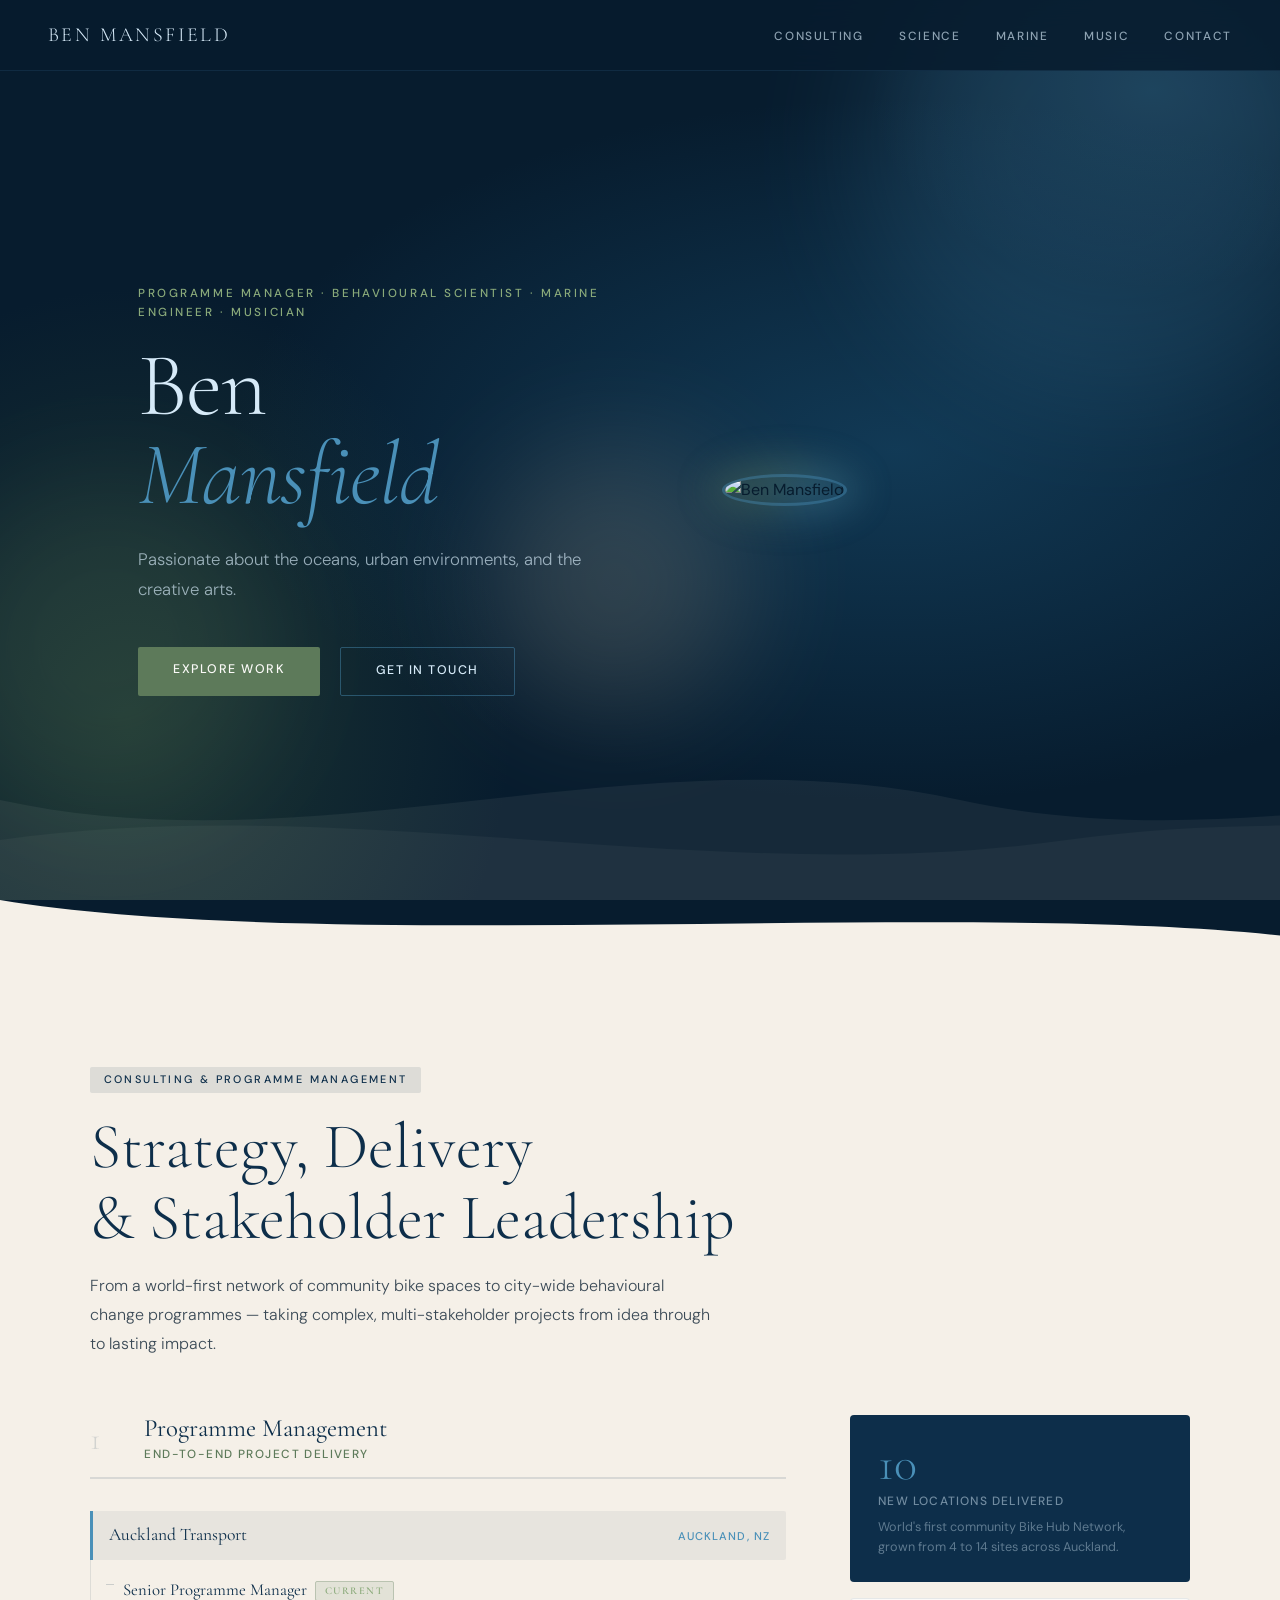
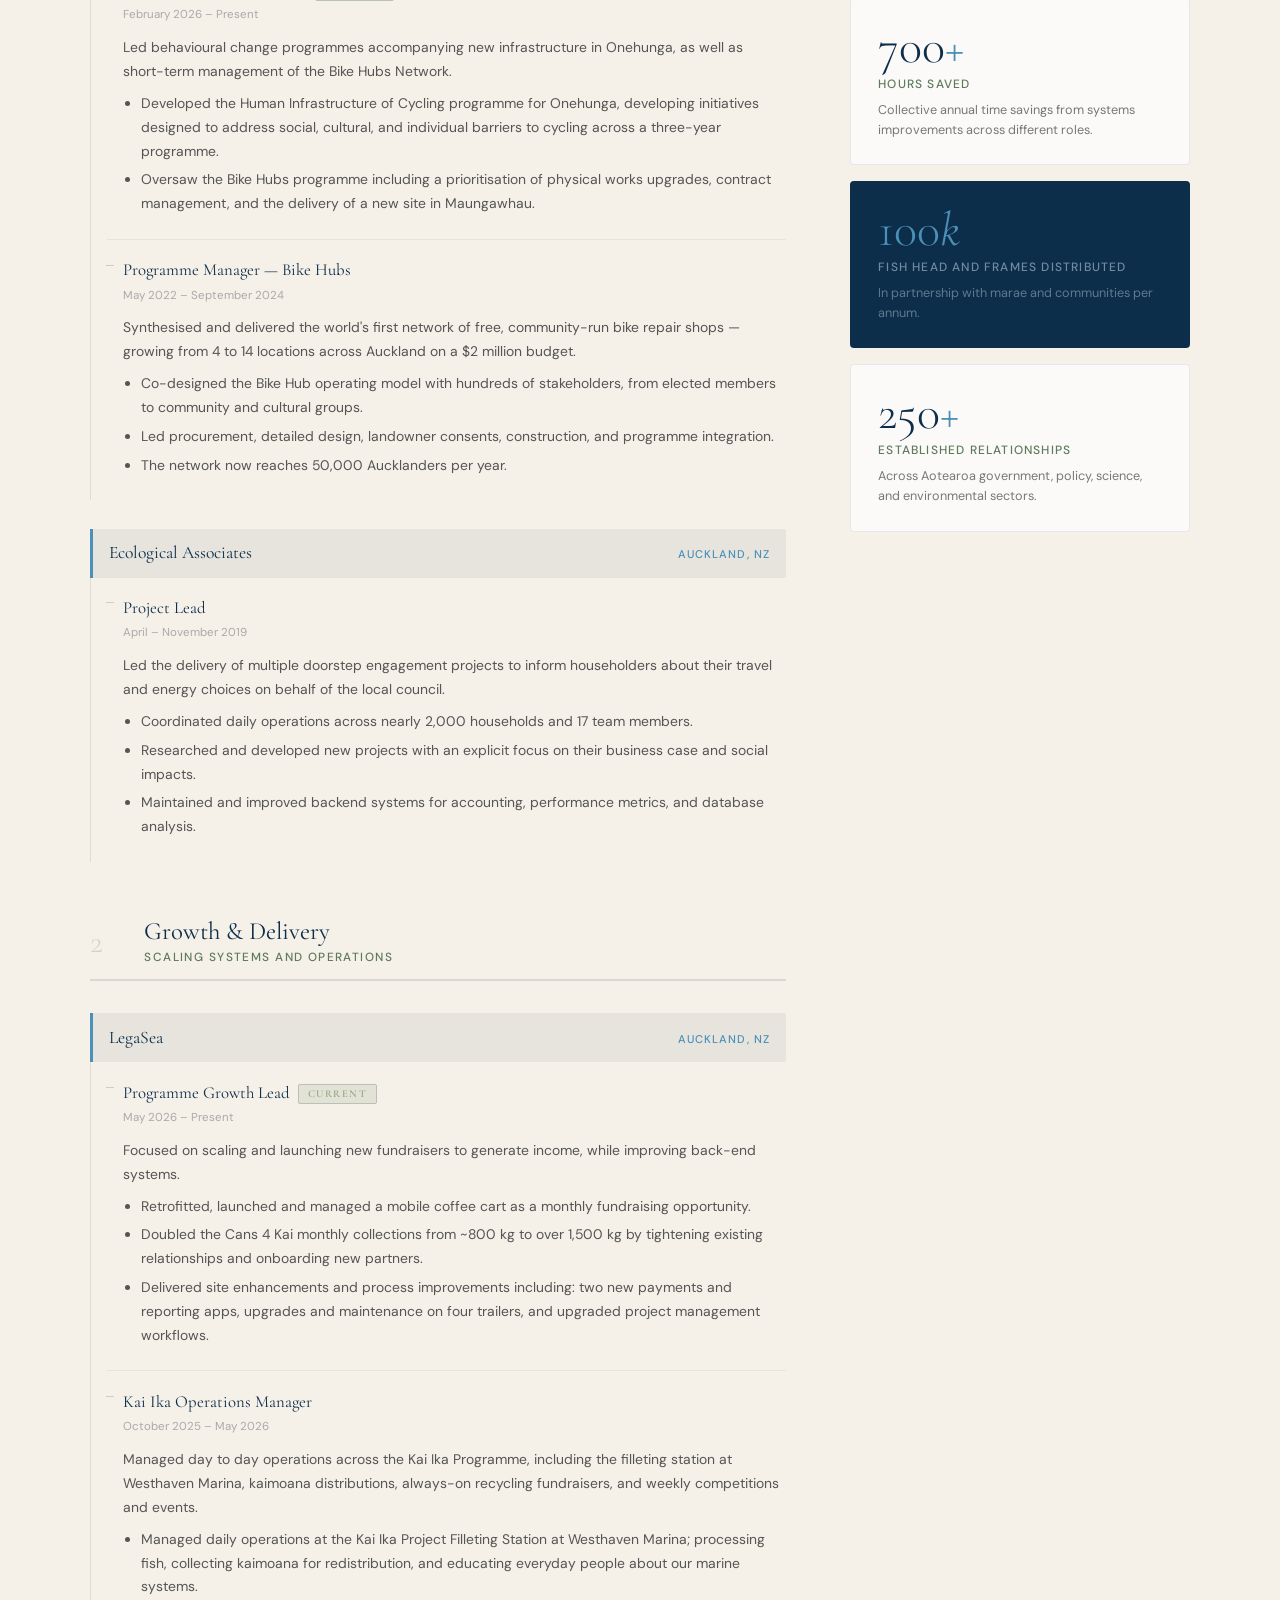
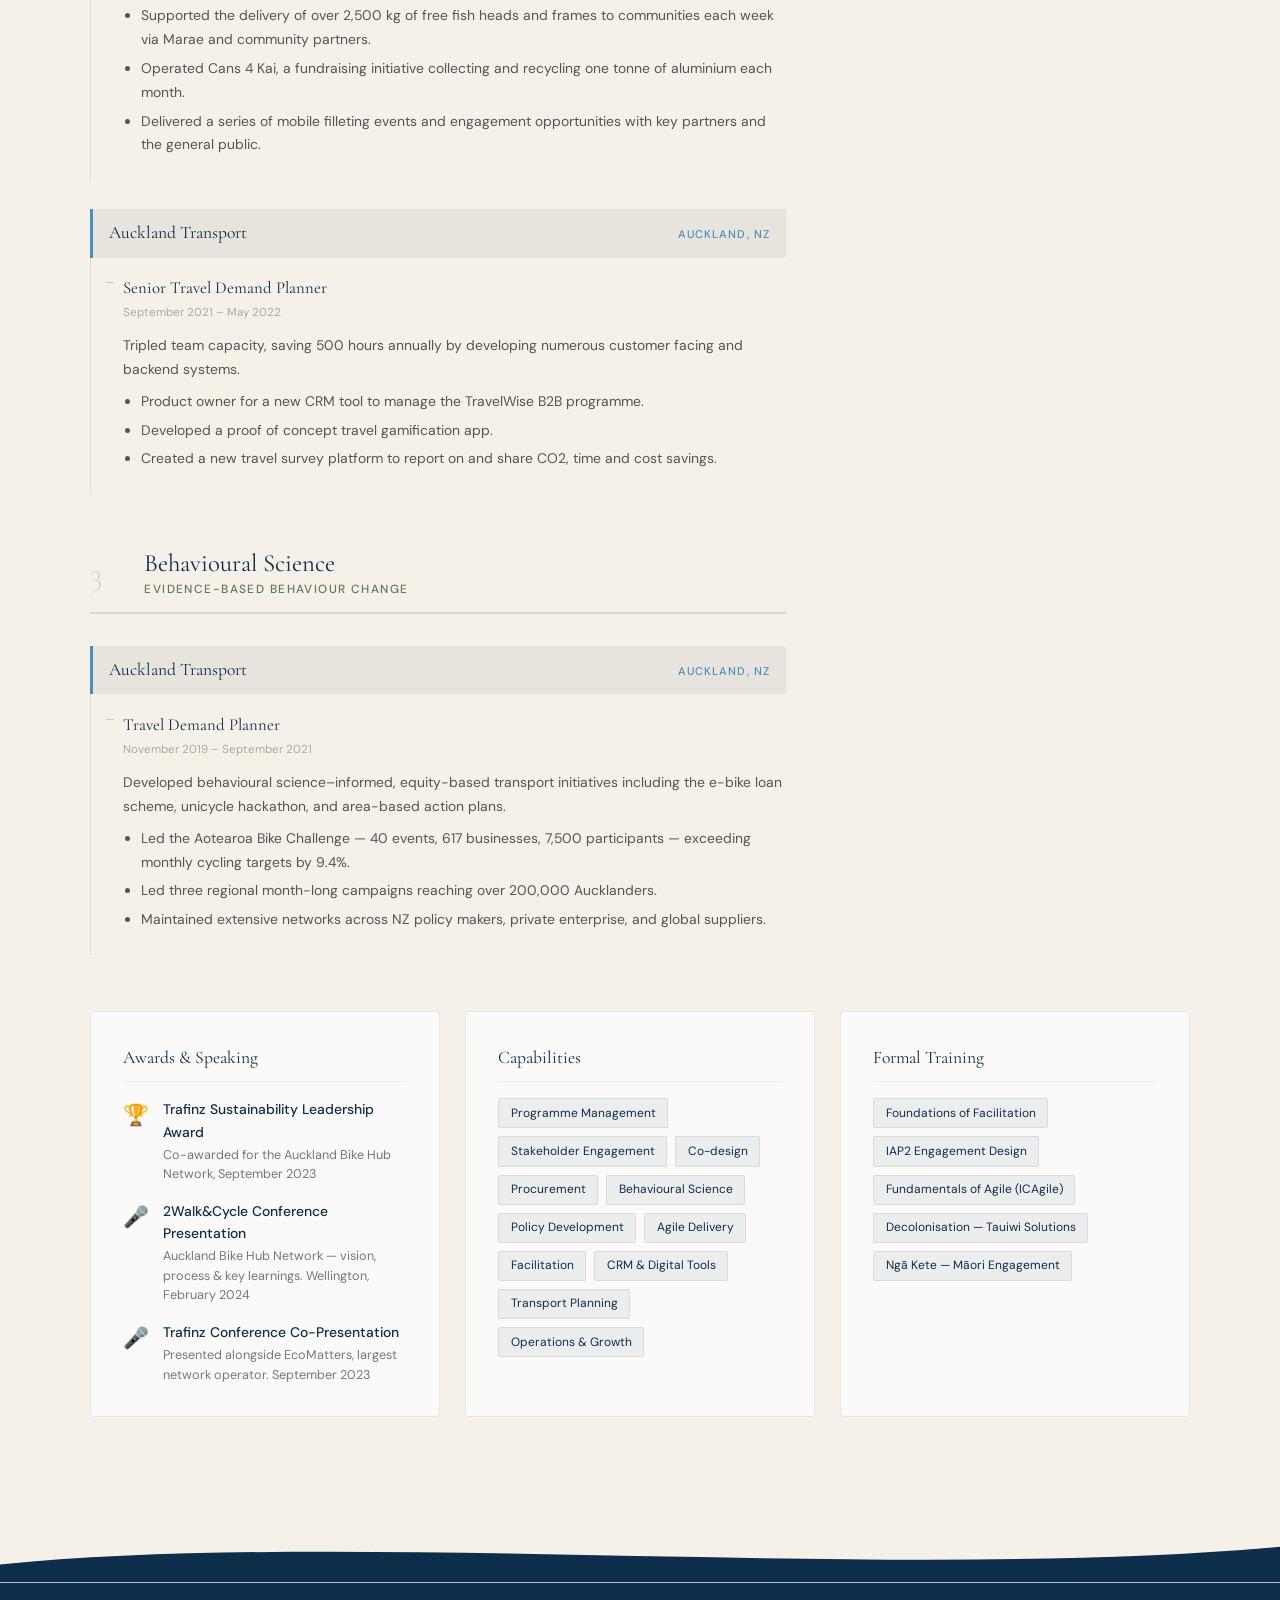
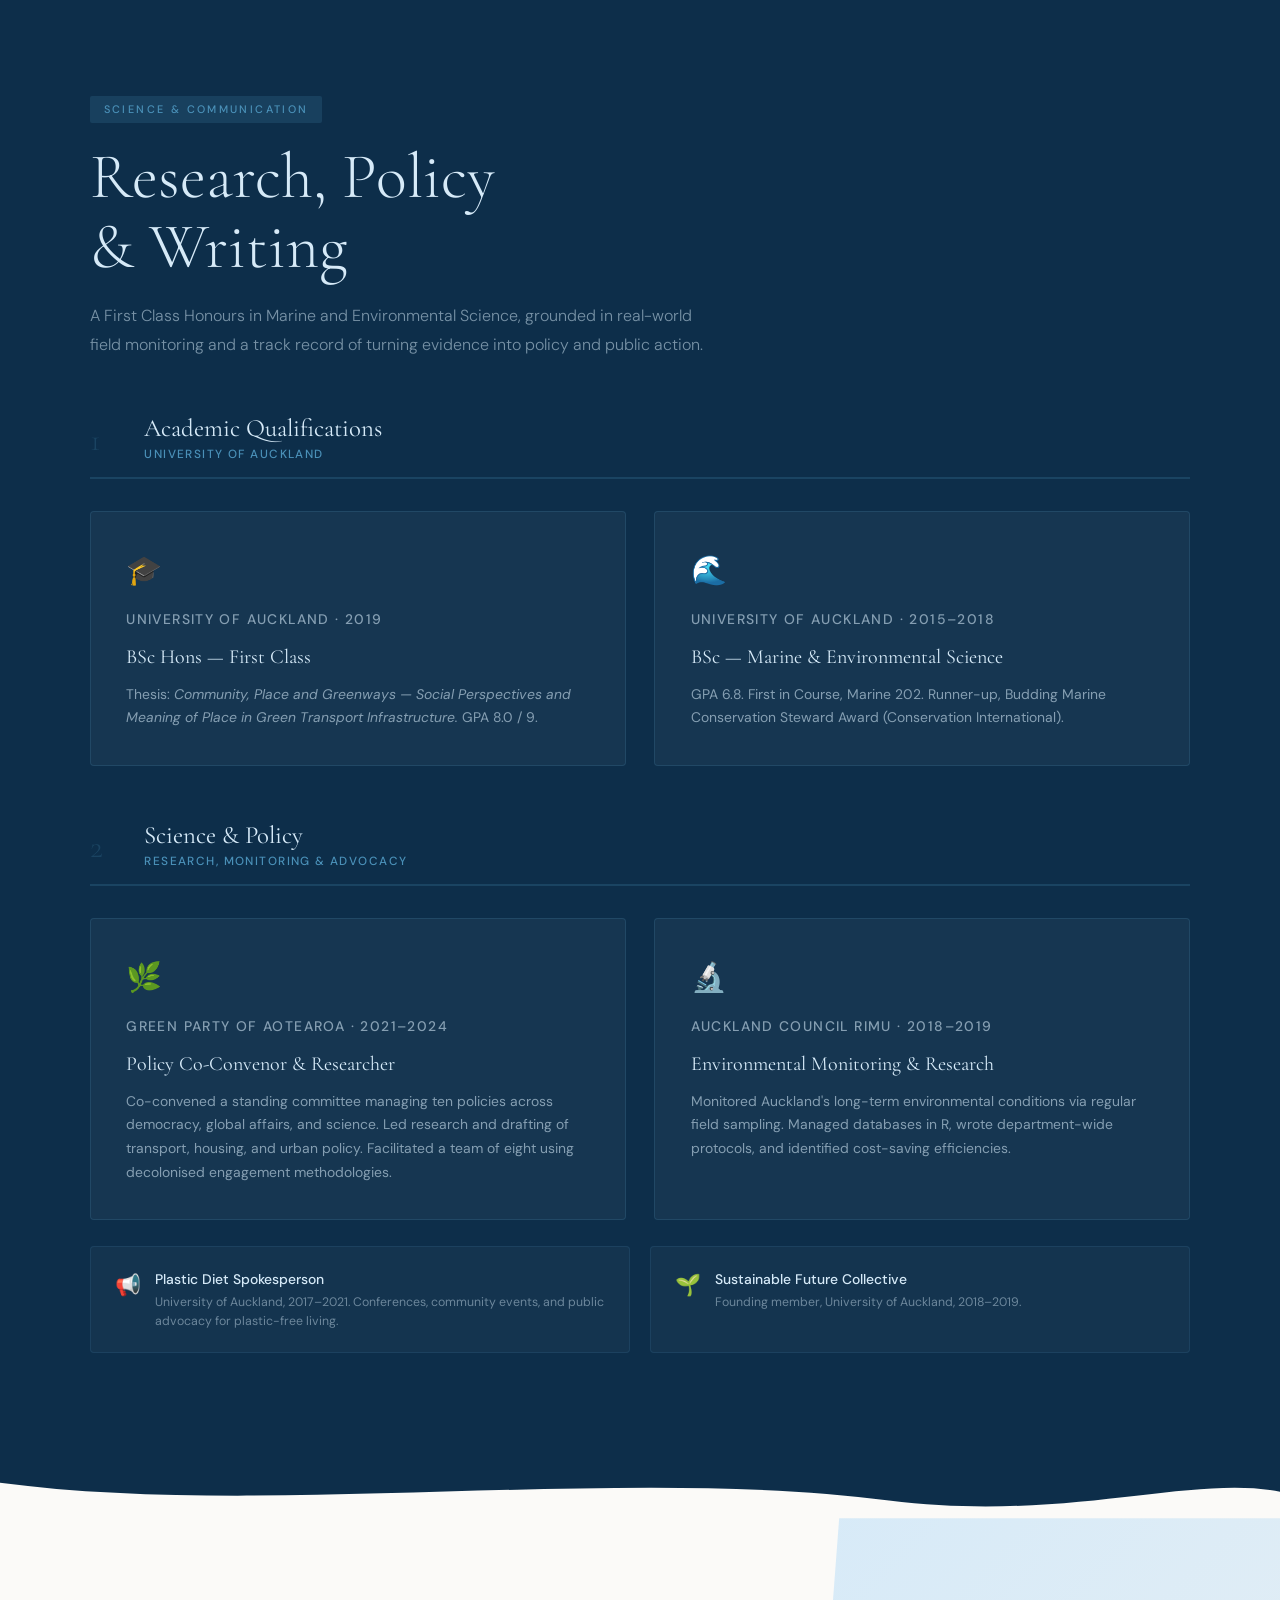
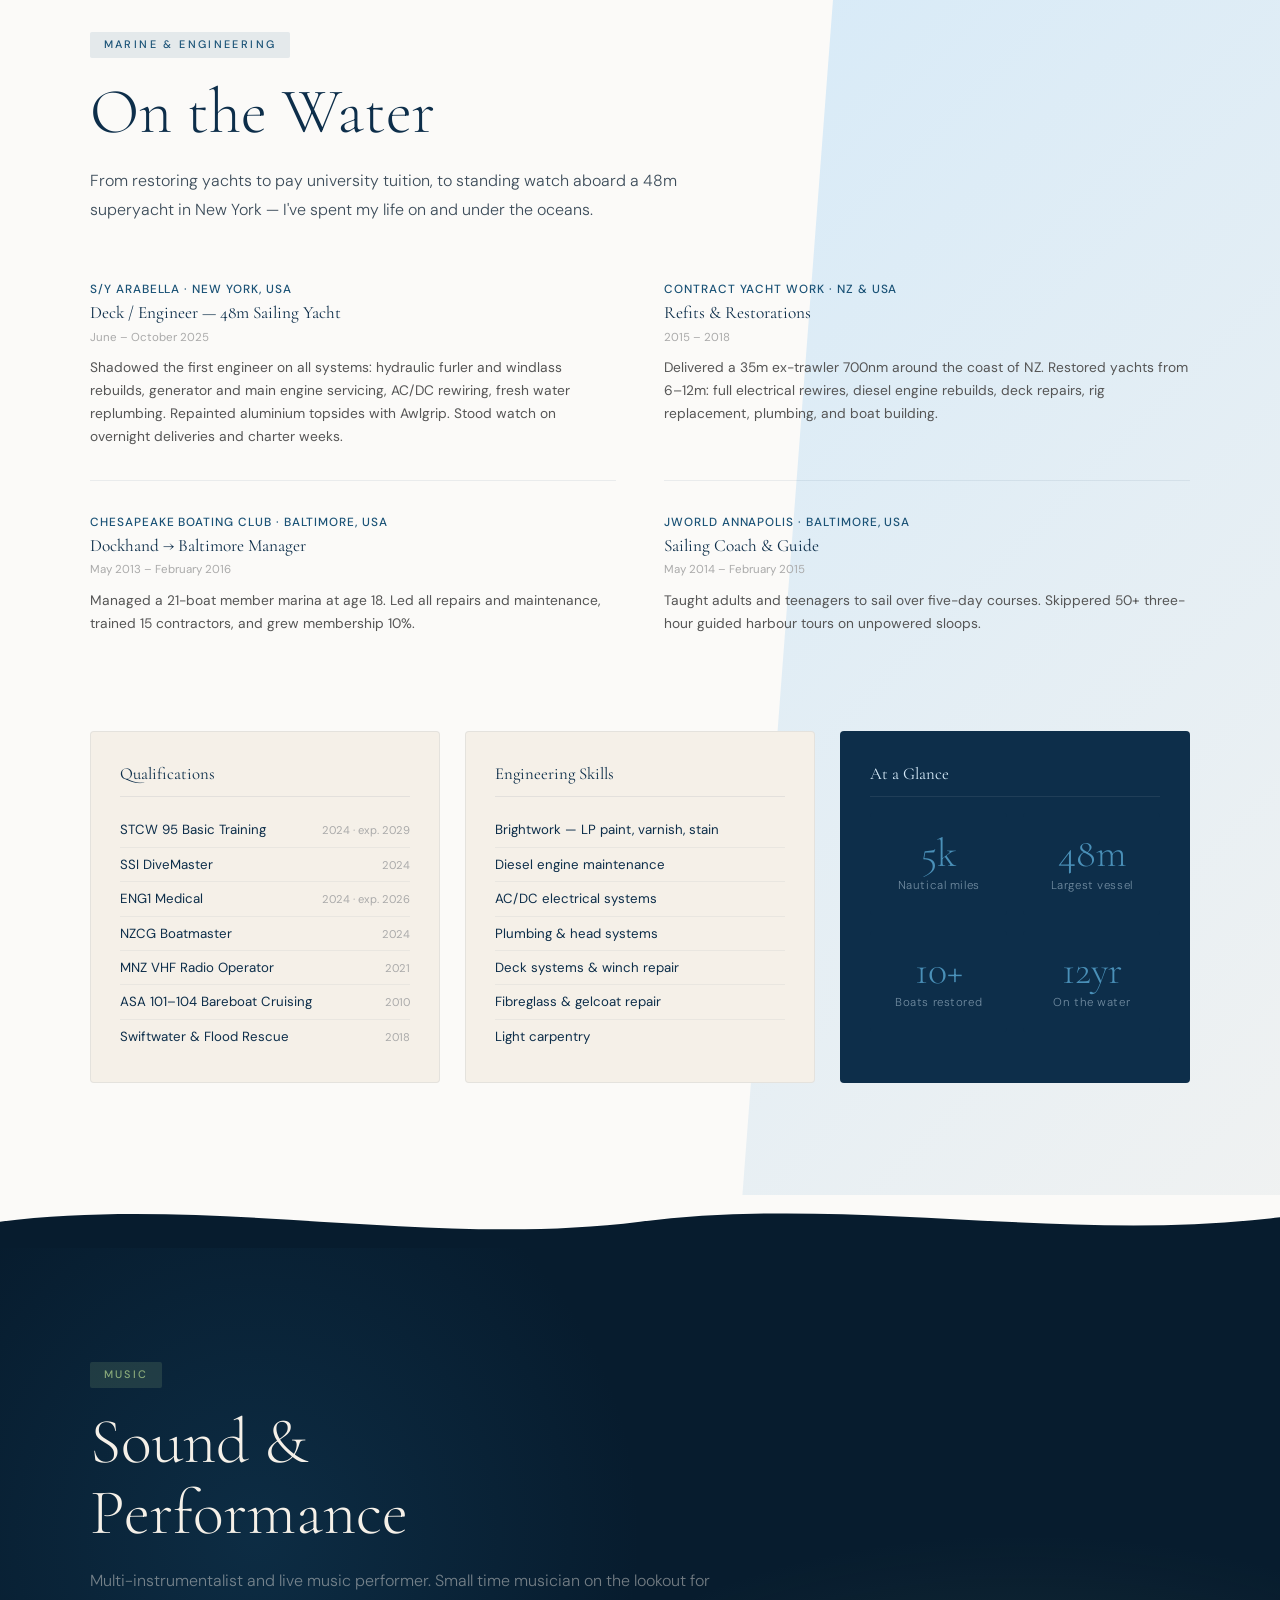
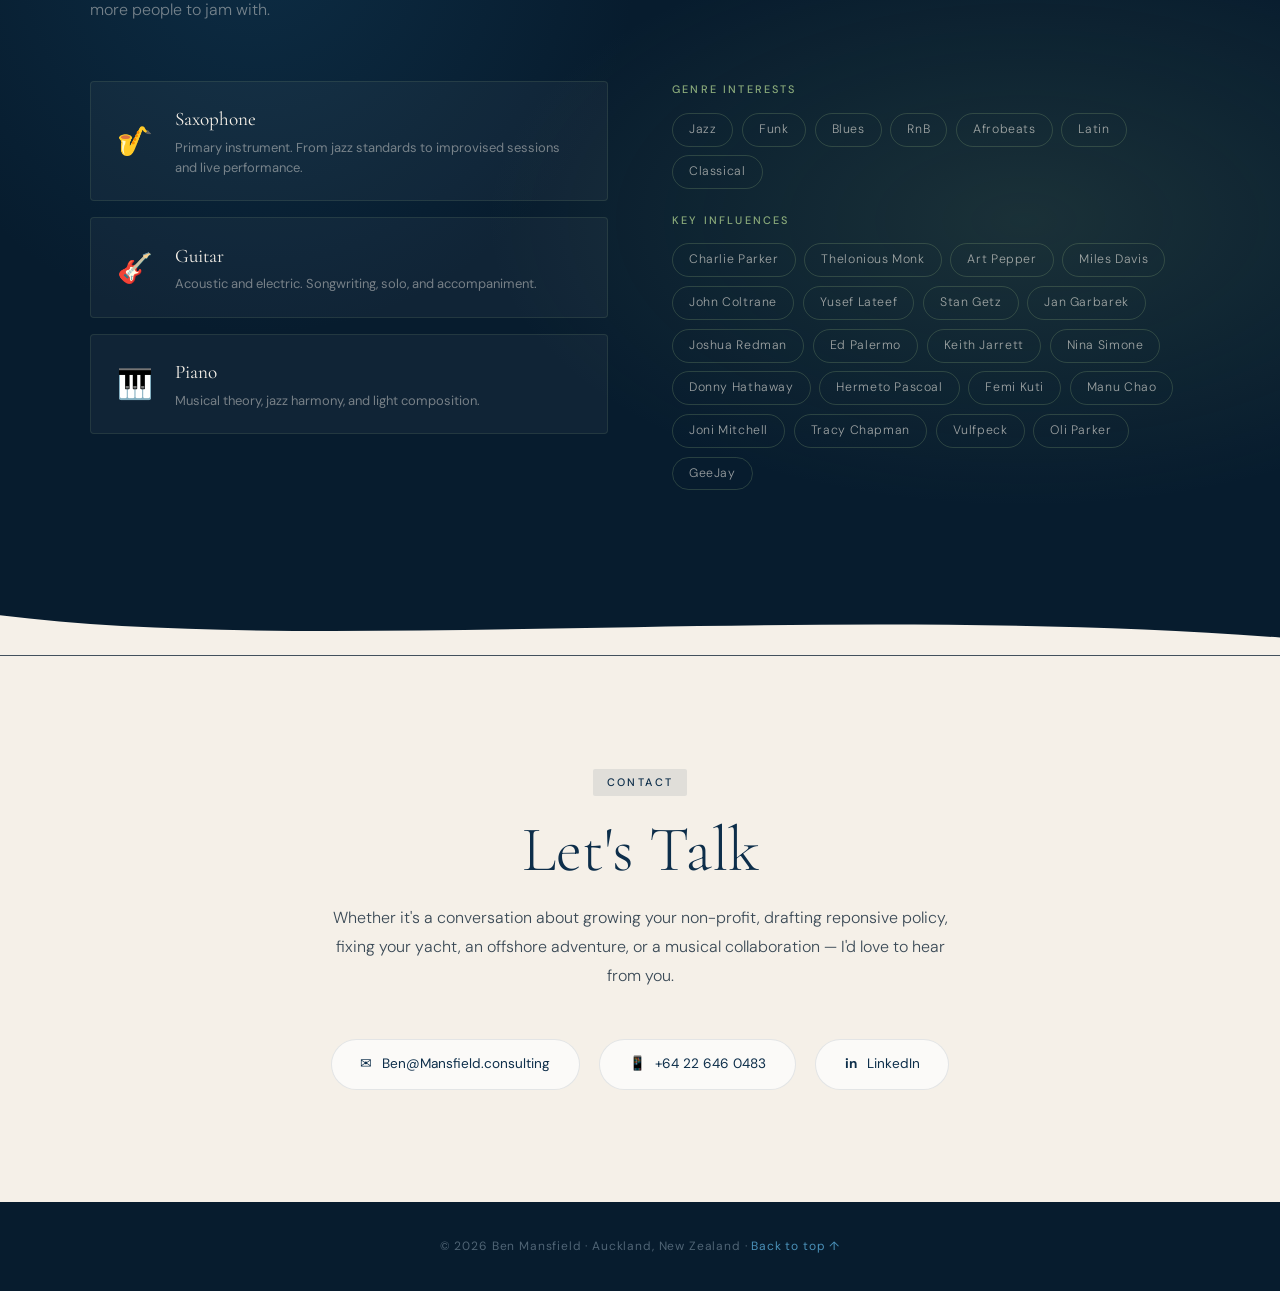
==== index.html @ d3fe8b0a "Spell out '3yr' as 'three-year' https://claude.ai/code/session_01Efxokj2tJkNxjmjEDzddAQ" ====
<!DOCTYPE html>
<html lang="en">
<head>
  <meta charset="UTF-8" />
  <meta name="viewport" content="width=device-width, initial-scale=1.0"/>
  <title>Ben Mansfield</title>
  <link rel="preconnect" href="https://fonts.googleapis.com"/>
  <link rel="preconnect" href="https://fonts.gstatic.com" crossorigin/>
  <link href="https://fonts.googleapis.com/css2?family=Cormorant+Garamond:ital,wght@0,300;0,400;0,600;1,300;1,400&family=DM+Sans:ital,opsz,wght@0,9..40,300;0,9..40,400;0,9..40,500;1,9..40,300&display=swap" rel="stylesheet"/>
  <style>
    :root {
      --ocean:     #0d2e4a;
      --deep:      #071c2e;
      --tide:      #1a5276;
      --sky:       #4a90b8;
      --foam:      #d6eaf8;
      --sage:      #5d7a5a;
      --moss:      #3b5c3a;
      --fern:      #8aaa7a;
      --sand:      #d4b896;
      --driftwood: #a07850;
      --cream:     #f5f0e8;
      --white:     #fbfaf8;
      --font-display: 'Cormorant Garamond', Georgia, serif;
      --font-body:    'DM Sans', sans-serif;
    }
    *, *::before, *::after { box-sizing: border-box; margin: 0; padding: 0; }
    html { scroll-behavior: smooth; }
    body { background: var(--white); color: var(--deep); font-family: var(--font-body); font-size: 16px; line-height: 1.6; overflow-x: hidden; }
    nav { position: fixed; top: 0; left: 0; right: 0; z-index: 100; display: flex; align-items: center; justify-content: space-between; padding: 1.2rem 3rem; background: rgba(7,28,46,0.88); backdrop-filter: blur(14px); border-bottom: 1px solid rgba(74,144,184,0.15); }
    .nav-logo { font-family: var(--font-display); font-size: 1.25rem; font-weight: 300; letter-spacing: 0.12em; color: var(--foam); text-decoration: none; text-transform: uppercase; }
    .nav-links { display: flex; gap: 2.2rem; list-style: none; }
    .nav-links a { font-size: 0.74rem; font-weight: 500; letter-spacing: 0.14em; text-transform: uppercase; color: rgba(214,234,248,0.65); text-decoration: none; position: relative; transition: color 0.25s; }
    .nav-links a::after { content: ''; position: absolute; bottom: -4px; left: 0; width: 0; height: 1px; background: var(--fern); transition: width 0.3s ease; }
    .nav-links a:hover, .nav-links a.active { color: var(--foam); }
    .nav-links a:hover::after, .nav-links a.active::after { width: 100%; }
    #hero { min-height: 100vh; position: relative; display: flex; align-items: center; overflow: hidden; background: var(--deep); }
    .hero-bg { position: absolute; inset: 0; background: radial-gradient(ellipse 80% 60% at 70% 50%, rgba(26,82,118,0.55) 0%, transparent 65%), radial-gradient(ellipse 50% 80% at 10% 80%, rgba(61,92,58,0.4) 0%, transparent 60%), radial-gradient(ellipse 40% 40% at 90% 10%, rgba(74,144,184,0.2) 0%, transparent 55%); }
    .orb { position: absolute; border-radius: 50%; filter: blur(60px); opacity: 0.18; animation: drift 20s ease-in-out infinite alternate; }
    .orb-1 { width: 500px; height: 500px; background: var(--sky); top: -100px; right: -80px; animation-duration: 22s; }
    .orb-2 { width: 340px; height: 340px; background: var(--sage); bottom: 80px; left: -60px; animation-duration: 18s; animation-delay: -8s; }
    .orb-3 { width: 260px; height: 260px; background: var(--sand); top: 50%; left: 38%; animation-duration: 25s; animation-delay: -4s; }
    @keyframes drift { from { transform: translate(0,0) scale(1); } to { transform: translate(40px,30px) scale(1.08); } }
    /* FIX 4: left-anchored layout + larger photo */
    .hero-inner { position: relative; z-index: 2; width: 100%; max-width: 1100px; padding: 0 3rem; margin: 5rem auto 0; display: flex; align-items: center; justify-content: flex-start; gap: 4rem; }
    .hero-content { max-width: 520px; flex-shrink: 0; }
    .hero-eyebrow { font-size: 0.73rem; font-weight: 500; letter-spacing: 0.22em; text-transform: uppercase; color: var(--fern); margin-bottom: 1.2rem; animation: fadeUp 1.1s 0.15s ease both; }
    .hero-name { font-family: var(--font-display); font-size: clamp(3.6rem, 7vw, 7rem); font-weight: 300; line-height: 1.0; color: var(--foam); letter-spacing: -0.01em; margin-bottom: 1.6rem; animation: fadeUp 1.1s 0.25s ease both; }
    .hero-name em { font-style: italic; color: var(--sky); }
    .hero-tagline { font-size: 1.05rem; font-weight: 300; color: rgba(214,234,248,0.68); max-width: 480px; line-height: 1.78; margin-bottom: 2.6rem; animation: fadeUp 1.1s 0.38s ease both; }
    .hero-cta-row { display: flex; gap: 1.2rem; flex-wrap: wrap; animation: fadeUp 1.1s 0.5s ease both; }
    @keyframes fadeUp { from { opacity: 0; transform: translateY(36px); } to { opacity: 1; transform: translateY(0); } }
    .hero-photo-wrap { flex-shrink: 0; position: relative; animation: fadeUp 1.1s 0.4s ease both; }
    .hero-photo-wrap::before { content: ''; position: absolute; inset: -14px; border-radius: 50%; background: conic-gradient(from 0deg, var(--fern), var(--sky), var(--sage), var(--fern)); opacity: 0.3; filter: blur(18px); animation: drift 18s ease-in-out infinite alternate; }
    .hero-photo { width: 320px; height: 320px; border-radius: 50%; object-fit: cover; object-position: center top; border: 3px solid rgba(74,144,184,0.4); position: relative; z-index: 1; }
    .hero-wave { position: absolute; bottom: 0; left: 0; right: 0; height: 200px; overflow: hidden; }
    .hero-wave svg { width: 200%; height: 100%; animation: waveFlow 14s linear infinite; }
    @keyframes waveFlow { from { transform: translateX(0); } to { transform: translateX(-50%); } }
    .btn-primary { display: inline-block; padding: 0.85rem 2.2rem; background: var(--sage); color: var(--white); font-size: 0.78rem; font-weight: 500; letter-spacing: 0.12em; text-transform: uppercase; text-decoration: none; border-radius: 2px; transition: background 0.25s, transform 0.2s; }
    .btn-primary:hover { background: var(--moss); transform: translateY(-2px); }
    .btn-outline { display: inline-block; padding: 0.85rem 2.2rem; border: 1px solid rgba(74,144,184,0.45); color: var(--foam); font-size: 0.78rem; font-weight: 500; letter-spacing: 0.12em; text-transform: uppercase; text-decoration: none; border-radius: 2px; transition: border-color 0.25s, background 0.25s, transform 0.2s; }
    .btn-outline:hover { border-color: var(--sky); background: rgba(74,144,184,0.1); transform: translateY(-2px); }
    section { padding: 7rem 3rem; position: relative; }
    .section-inner { max-width: 1100px; margin: 0 auto; }
    .section-tag { display: inline-block; font-size: 0.68rem; font-weight: 500; letter-spacing: 0.22em; text-transform: uppercase; margin-bottom: 1.2rem; padding: 0.28rem 0.85rem; border-radius: 2px; }
    .section-title { font-family: var(--font-display); font-size: clamp(2.4rem, 5vw, 4rem); font-weight: 300; line-height: 1.1; margin-bottom: 1.2rem; }
    .section-intro { font-size: 1.0rem; font-weight: 300; line-height: 1.8; max-width: 620px; margin-bottom: 3.5rem; opacity: 0.78; }
    .wave-divider { display: block; width: 100%; overflow: hidden; line-height: 0; }
    .wave-divider svg { display: block; }
    .sub-section { margin-bottom: 3.5rem; }
    .sub-section:last-child { margin-bottom: 0; }
    .sub-header { display: flex; align-items: center; gap: 1rem; margin-bottom: 2rem; padding-bottom: 0.8rem; border-bottom: 2px solid rgba(13,46,74,0.12); }
    .sub-header-num { font-family: var(--font-display); font-size: 2rem; font-weight: 300; color: rgba(13,46,74,0.15); line-height: 1; flex-shrink: 0; width: 2.4rem; }
    .sub-header-text h3 { font-family: var(--font-display); font-size: 1.55rem; font-weight: 400; color: var(--ocean); line-height: 1.1; }
    .sub-header-text p { font-size: 0.74rem; font-weight: 500; letter-spacing: 0.12em; text-transform: uppercase; color: var(--sage); margin-top: 0.18rem; }
    .sub-header-dark { border-bottom-color: rgba(74,144,184,0.22); }
    .sub-header-dark .sub-header-num { color: rgba(74,144,184,0.22); }
    .sub-header-dark .sub-header-text h3 { color: var(--foam); }
    .sub-header-dark .sub-header-text p { color: var(--sky); }
    /* CONSULTING */
    #consulting { background: var(--cream); }
    #consulting .section-tag { background: rgba(13,46,74,0.1); color: var(--ocean); }
    #consulting .section-title { color: var(--ocean); }

    .consulting-layout { display: grid; grid-template-columns: 1fr 340px; gap: 4rem; align-items: start; }

    /* Sticky stats panel */
    .consulting-stats { position: sticky; top: 6rem; display: flex; flex-direction: column; gap: 1rem; }
    .stat-card { background: var(--white); border: 1px solid rgba(13,46,74,0.09); border-radius: 4px; padding: 1.5rem 1.7rem; transition: box-shadow 0.25s, transform 0.2s; }
    .stat-card:hover { box-shadow: 0 8px 28px rgba(13,46,74,0.09); transform: translateY(-2px); }
    .stat-card-num { font-family: var(--font-display); font-size: 3rem; font-weight: 300; color: var(--ocean); line-height: 1; margin-bottom: 0.25rem; }
    .stat-card-num em { font-style: italic; color: var(--sky); }
    .stat-card-label { font-size: 0.75rem; font-weight: 500; color: var(--sage); letter-spacing: 0.1em; text-transform: uppercase; margin-bottom: 0.35rem; }
    .stat-card-desc { font-size: 0.79rem; color: #777; line-height: 1.6; }
    .stat-card-dark { background: var(--ocean); border-color: transparent; }
    .stat-card-dark .stat-card-num { color: var(--sky); }
    .stat-card-dark .stat-card-label { color: rgba(214,234,248,0.5); }
    .stat-card-dark .stat-card-desc { color: rgba(214,234,248,0.4); }
    .org-group { margin-bottom: 1.8rem; }
    .org-group:last-child { margin-bottom: 0; }
    .org-group-header { display: flex; align-items: baseline; gap: 0.7rem; padding: 0.65rem 1rem; background: rgba(13,46,74,0.06); border-left: 3px solid var(--sky); border-radius: 0 2px 2px 0; }
    .org-group-header h4 { font-family: var(--font-display); font-size: 1.1rem; font-weight: 400; color: var(--ocean); }
    .org-group-header span { font-size: 0.7rem; font-weight: 500; letter-spacing: 0.1em; text-transform: uppercase; color: var(--sky); margin-left: auto; }
    .nested-roles { padding-left: 1rem; border-left: 1px solid rgba(13,46,74,0.1); }
    .nested-role { padding: 1.1rem 0 1.1rem 1rem; border-bottom: 1px solid rgba(13,46,74,0.06); position: relative; }
    .nested-role:last-child { border-bottom: none; }
    .nested-role::before { content: ''; position: absolute; left: -1px; top: 1.55rem; width: 8px; height: 1px; background: rgba(13,46,74,0.18); }
    .tl-role { font-family: var(--font-display); font-size: 1.15rem; font-weight: 400; color: var(--ocean); margin-bottom: 0.15rem; }
    .tl-date { font-size: 0.72rem; color: #aaa; margin-bottom: 0.7rem; }
    .tl-body { font-size: 0.87rem; color: #555; line-height: 1.72; }
    .tl-body ul { margin-top: 0.5rem; padding-left: 1.1rem; }
    .tl-body ul li { margin-bottom: 0.3rem; }
    .nested-role .tl-role { font-size: 1.05rem; }
    /* FIX 2: 3-col grid for boxes at bottom of consulting */
    .consulting-boxes { display: grid; grid-template-columns: 1fr 1fr 1fr; gap: 1.6rem; margin-top: 3.5rem; }
    .sidebar-block { background: var(--white); border: 1px solid rgba(13,46,74,0.09); border-radius: 4px; padding: 2rem; transition: box-shadow 0.25s; }
    .sidebar-block:hover { box-shadow: 0 10px 30px rgba(13,46,74,0.08); }
    .sidebar-block h3 { font-family: var(--font-display); font-size: 1.1rem; font-weight: 400; color: var(--ocean); margin-bottom: 1rem; padding-bottom: 0.6rem; border-bottom: 1px solid rgba(13,46,74,0.07); }
    .skill-tags { display: flex; flex-wrap: wrap; gap: 0.5rem; }
    .skill-tag { font-size: 0.75rem; padding: 0.28rem 0.72rem; border-radius: 2px; background: rgba(13,46,74,0.06); color: var(--ocean); border: 1px solid rgba(13,46,74,0.09); }
    .award-item { display: flex; align-items: flex-start; gap: 0.9rem; margin-bottom: 1rem; }
    .award-item:last-child { margin-bottom: 0; }
    .award-icon { font-size: 1.3rem; flex-shrink: 0; }
    .award-body h4 { font-size: 0.87rem; font-weight: 500; color: var(--ocean); margin-bottom: 0.12rem; }
    .award-body p { font-size: 0.79rem; color: #777; line-height: 1.55; }
    /* SCIENCE */
    #science { background: var(--ocean); }
    #science .section-tag { background: rgba(74,144,184,0.18); color: var(--sky); }
    #science .section-title { color: var(--foam); }
    #science .section-intro { color: rgba(214,234,248,0.68); }
    .science-grid { display: grid; grid-template-columns: repeat(auto-fit, minmax(290px, 1fr)); gap: 1.8rem; margin-bottom: 0; }
    .sci-card { background: rgba(255,255,255,0.04); border: 1px solid rgba(74,144,184,0.2); border-radius: 4px; padding: 2.2rem; transition: background 0.25s, border-color 0.25s, transform 0.25s; }
    .sci-card:hover { background: rgba(74,144,184,0.1); border-color: rgba(74,144,184,0.45); transform: translateY(-4px); }
    .sci-card-icon { font-size: 1.8rem; margin-bottom: 0.9rem; }
    .sci-meta { font-size: 0.72rem; font-weight: 500; letter-spacing: 0.1em; text-transform: uppercase; color: var(--sky); margin-bottom: 0.6rem; }
    .sci-card h3 { font-family: var(--font-display); font-size: 1.25rem; font-weight: 400; color: var(--foam); margin-bottom: 0.6rem; }
    .sci-card p { font-size: 0.87rem; color: rgba(214,234,248,0.58); line-height: 1.7; }
    .comms-strip { display: grid; grid-template-columns: repeat(auto-fit, minmax(220px, 1fr)); gap: 1.2rem; margin-top: 1.6rem; }
    .comm-chip { display: flex; align-items: flex-start; gap: 0.9rem; padding: 1.3rem 1.5rem; background: rgba(255,255,255,0.03); border: 1px solid rgba(74,144,184,0.15); border-radius: 4px; transition: background 0.22s, border-color 0.22s; }
    .comm-chip:hover { background: rgba(74,144,184,0.08); border-color: rgba(74,144,184,0.35); }
    .comm-chip-icon { font-size: 1.3rem; flex-shrink: 0; }
    .comm-chip-text h4 { font-size: 0.87rem; font-weight: 500; color: var(--foam); margin-bottom: 0.18rem; }
    .comm-chip-text p { font-size: 0.77rem; color: rgba(214,234,248,0.45); line-height: 1.55; }
    /* MARINE — FIX 3: bg shape behind content */
    #marine { background: var(--white); position: relative; }
    .marine-bg-shape { position: absolute; top: 0; right: 0; width: 42%; height: 100%; background: linear-gradient(135deg, var(--foam) 0%, rgba(26,82,118,0.05) 100%); clip-path: polygon(18% 0%, 100% 0%, 100% 100%, 0% 100%); pointer-events: none; z-index: 0; }
    #marine .section-inner { position: relative; z-index: 1; }
    #marine .section-tag { background: rgba(26,82,118,0.1); color: var(--tide); }
    #marine .section-title { color: var(--ocean); }
    .marine-timeline { display: grid; grid-template-columns: 1fr 1fr; gap: 0 3rem; margin-bottom: 4rem; }
    .mtl-item { padding-bottom: 2rem; margin-bottom: 2rem; border-bottom: 1px solid rgba(13,46,74,0.07); }
    .mtl-item:nth-last-child(-n+2) { border-bottom: none; margin-bottom: 0; }
    .mtl-role { font-family: var(--font-display); font-size: 1.08rem; font-weight: 400; color: var(--ocean); }
    .mtl-org { font-size: 0.74rem; font-weight: 500; letter-spacing: 0.08em; color: var(--tide); text-transform: uppercase; }
    .mtl-date { font-size: 0.72rem; color: #aaa; margin: 0.1rem 0 0.55rem; }
    .mtl-body { font-size: 0.86rem; color: #555; line-height: 1.68; }
    .marine-certs { display: grid; grid-template-columns: repeat(auto-fit, minmax(280px, 1fr)); gap: 1.6rem; }
    .cert-block { background: var(--cream); border-radius: 4px; padding: 1.8rem; border: 1px solid rgba(13,46,74,0.07); }
    .cert-block h3 { font-family: var(--font-display); font-size: 1.05rem; font-weight: 400; color: var(--ocean); margin-bottom: 1rem; padding-bottom: 0.55rem; border-bottom: 1px solid rgba(13,46,74,0.08); }
    .cert-list { list-style: none; }
    .cert-list li { display: flex; justify-content: space-between; align-items: baseline; padding: 0.38rem 0; border-bottom: 1px solid rgba(13,46,74,0.05); font-size: 0.83rem; color: var(--ocean); }
    .cert-list li:last-child { border-bottom: none; }
    .cert-year { font-size: 0.7rem; color: #aaa; flex-shrink: 0; margin-left: 0.8rem; }
    .stats-grid { display: grid; grid-template-columns: 1fr 1fr; gap: 1rem; }
    .stat-item { text-align: center; padding: 1.2rem; background: var(--ocean); border-radius: 4px; }
    .stat-num { font-family: var(--font-display); font-size: 2.5rem; font-weight: 300; color: var(--sky); line-height: 1; }
    .stat-label { font-size: 0.72rem; font-weight: 300; color: rgba(214,234,248,0.5); margin-top: 0.28rem; letter-spacing: 0.05em; }
    /* MUSIC */
    #music { background: var(--deep); overflow: hidden; }
    .music-bg { position: absolute; inset: 0; background: radial-gradient(ellipse 70% 50% at 80% 60%, rgba(93,122,90,0.22) 0%, transparent 60%), radial-gradient(ellipse 50% 70% at 20% 30%, rgba(26,82,118,0.3) 0%, transparent 60%); pointer-events: none; }
    #music .section-tag { background: rgba(138,170,122,0.18); color: var(--fern); }
    #music .section-title { color: var(--cream); }
    #music .section-intro { color: rgba(245,240,232,0.58); }
    .music-layout { display: grid; grid-template-columns: 1fr 1fr; gap: 4rem; align-items: start; }
    .instruments-showcase { display: flex; flex-direction: column; gap: 1rem; }
    .instr-card { display: flex; align-items: center; gap: 1.4rem; padding: 1.4rem 1.6rem; background: rgba(255,255,255,0.04); border: 1px solid rgba(138,170,122,0.15); border-radius: 4px; transition: background 0.25s, border-color 0.25s, transform 0.2s; }
    .instr-card:hover { background: rgba(138,170,122,0.1); border-color: rgba(138,170,122,0.38); transform: translateX(5px); }
    .instr-icon { font-size: 1.8rem; flex-shrink: 0; }
    .instr-body h4 { font-family: var(--font-display); font-size: 1.2rem; font-weight: 400; color: var(--cream); margin-bottom: 0.18rem; }
    .instr-body p { font-size: 0.81rem; color: rgba(245,240,232,0.45); line-height: 1.55; }
    .music-context { position: relative; z-index: 1; }
    .genre-label { font-size: 0.68rem; font-weight: 500; letter-spacing: 0.2em; text-transform: uppercase; color: var(--fern); margin-bottom: 0.9rem; display: block; }
    .genre-pills { display: flex; flex-wrap: wrap; gap: 0.55rem; }
    .genre-pill { padding: 0.38rem 1rem; border-radius: 100px; font-size: 0.77rem; font-weight: 300; letter-spacing: 0.05em; border: 1px solid rgba(138,170,122,0.25); color: rgba(245,240,232,0.62); transition: background 0.2s, color 0.2s; cursor: default; }
    .genre-pill:hover { background: rgba(138,170,122,0.15); color: var(--fern); }
    /* CONTACT */
    #contact { background: var(--cream); text-align: center; }
    #contact .section-tag { background: rgba(13,46,74,0.09); color: var(--ocean); }
    #contact .section-title { color: var(--ocean); }
    #contact .section-intro { margin: 0 auto 3rem; text-align: center; }
    .contact-grid { display: flex; justify-content: center; gap: 1.2rem; flex-wrap: wrap; }
    .contact-chip { display: flex; align-items: center; gap: 0.6rem; padding: 0.85rem 1.8rem; background: var(--white); border: 1px solid rgba(13,46,74,0.1); border-radius: 100px; font-size: 0.85rem; color: var(--ocean); text-decoration: none; transition: background 0.25s, border-color 0.25s, transform 0.2s, box-shadow 0.25s; }
    .contact-chip:hover { background: var(--ocean); color: var(--foam); border-color: var(--ocean); transform: translateY(-3px); box-shadow: 0 10px 24px rgba(13,46,74,0.18); }
    footer { background: var(--deep); color: rgba(214,234,248,0.35); text-align: center; padding: 2.2rem 3rem; font-size: 0.75rem; letter-spacing: 0.07em; }
    footer a { color: var(--sky); text-decoration: none; }
    footer a:hover { color: var(--foam); }
    .reveal { opacity: 0; transform: translateY(26px); transition: opacity 0.65s ease, transform 0.65s ease; }
    .reveal.visible { opacity: 1; transform: none; }
    @media (max-width: 860px) {
      .consulting-boxes { grid-template-columns: 1fr; }
      .consulting-layout { grid-template-columns: 1fr; }
      .music-layout { grid-template-columns: 1fr; gap: 2.5rem; }
      .marine-bg-shape { display: none; }
      .marine-timeline { grid-template-columns: 1fr; }
      .hero-inner { flex-direction: column-reverse; align-items: flex-start; padding: 0 1.4rem; gap: 2rem; }
      .hero-photo { width: 200px; height: 200px; }
    }
    @media (max-width: 640px) {
      nav { padding: 1rem 1.4rem; }
      .nav-links { gap: 1rem; }
      .nav-links a { font-size: 0.65rem; letter-spacing: 0.1em; }
      section { padding: 4.5rem 1.4rem; }
    }
  </style>
</head>
<body>

<nav id="main-nav">
  <a href="#hero" class="nav-logo">Ben Mansfield</a>
  <ul class="nav-links">
    <li><a href="#consulting">Consulting</a></li>
    <li><a href="#science">Science</a></li>
    <li><a href="#marine">Marine</a></li>
    <li><a href="#music">Music</a></li>
    <li><a href="#contact">Contact</a></li>
  </ul>
</nav>

<section id="hero">
  <div class="hero-bg"></div>
  <div class="orb orb-1"></div>
  <div class="orb orb-2"></div>
  <div class="orb orb-3"></div>
  <div class="hero-inner">
    <div class="hero-content">
      <p class="hero-eyebrow">Programme Manager · Behavioural Scientist · Marine Engineer · Musician</p>
      <h1 class="hero-name">Ben<br><em>Mansfield</em></h1>
      <p class="hero-tagline">Passionate about the oceans, urban environments, and the creative arts.</p>
      <div class="hero-cta-row">
        <a href="#consulting" class="btn-primary">Explore Work</a>
        <a href="#contact" class="btn-outline">Get in Touch</a>
      </div>
    </div>
    <div class="hero-photo-wrap">
      <img src="https://raw.githubusercontent.com/bopde/mansfield/main/linkedin.jpg" alt="Ben Mansfield" class="hero-photo" crossorigin="anonymous"/>
    </div>
  </div>
  <div class="hero-wave">
    <svg viewBox="0 0 1440 200" preserveAspectRatio="none" xmlns="http://www.w3.org/2000/svg">
      <path d="M0,100 C180,170 360,30 540,100 C720,170 900,30 1080,100 C1260,170 1440,30 1440,100 L1440,200 L0,200 Z" fill="rgba(245,240,232,0.06)"/>
      <path d="M0,140 C200,90 400,190 600,140 C800,90 1000,190 1200,140 C1340,110 1400,155 1440,140 L1440,200 L0,200 Z" fill="rgba(245,240,232,0.04)"/>
    </svg>
  </div>
</section>

<span class="wave-divider"><svg viewBox="0 0 1440 60" preserveAspectRatio="none" xmlns="http://www.w3.org/2000/svg" style="background:var(--deep);"><path d="M0,0 C360,60 1080,0 1440,40 L1440,60 L0,60 Z" fill="var(--cream)"/></svg></span>

<section id="consulting">
  <div class="section-inner">
    <div class="reveal">
      <span class="section-tag">Consulting &amp; Programme Management</span>
      <h2 class="section-title">Strategy, Delivery<br>&amp; Stakeholder Leadership</h2>
      <p class="section-intro">From a world-first network of community bike spaces to city-wide behavioural change programmes — taking complex, multi-stakeholder projects from idea through to lasting impact.</p>
    </div>

    <div class="consulting-layout">
    <!-- LEFT: role sub-sections -->
    <div>

    <!-- 1. Programme Management -->
    <div class="sub-section reveal">
      <div class="sub-header">
        <span class="sub-header-num">1</span>
        <div class="sub-header-text"><h3>Programme Management</h3><p>End-to-end project delivery</p></div>
      </div>
      <div class="org-group">
        <div class="org-group-header"><h4>Auckland Transport</h4><span>Auckland, NZ</span></div>
        <div class="nested-roles">
          <div class="nested-role">
            <h3 class="tl-role">Senior Programme Manager &nbsp;<span style="font-size:0.65rem;font-weight:600;letter-spacing:0.14em;text-transform:uppercase;color:var(--fern);background:rgba(93,122,90,0.12);border:1px solid rgba(93,122,90,0.3);padding:0.15rem 0.55rem;border-radius:2px;vertical-align:middle;">Current</span></h3>
            <p class="tl-date">February 2026 – Present</p>
            <div class="tl-body">
              <p>Led behavioural change programmes accompanying new infrastructure in Onehunga, as well as short-term management of the Bike Hubs Network.</p>
              <ul>
                <li>Developed the Human Infrastructure of Cycling programme for Onehunga, developing initiatives designed to address social, cultural, and individual barriers to cycling across a three-year programme.</li>
                <li>Oversaw the Bike Hubs programme including a prioritisation of physical works upgrades, contract management, and the delivery of a new site in Maungawhau.</li>
              </ul>
            </div>
          </div>
          <div class="nested-role">
            <h3 class="tl-role">Programme Manager — Bike Hubs</h3>
            <p class="tl-date">May 2022 – September 2024</p>
            <div class="tl-body">
              <p>Synthesised and delivered the world's first network of free, community-run bike repair shops — growing from 4 to 14 locations across Auckland on a $2 million budget.</p>
              <ul>
                <li>Co-designed the Bike Hub operating model with hundreds of stakeholders, from elected members to community and cultural groups.</li>
                <li>Led procurement, detailed design, landowner consents, construction, and programme integration.</li>
                <li>The network now reaches 50,000 Aucklanders per year.</li>
              </ul>
            </div>
          </div>
        </div>
      </div>
      <div class="org-group">
        <div class="org-group-header"><h4>Ecological Associates</h4><span>Auckland, NZ</span></div>
        <div class="nested-roles">
          <div class="nested-role">
            <h3 class="tl-role">Project Lead</h3>
            <p class="tl-date">April – November 2019</p>
            <div class="tl-body">
              <p>Led the delivery of multiple doorstep engagement projects to inform householders about their travel and energy choices on behalf of the local council.</p>
              <ul>
                <li>Coordinated daily operations across nearly 2,000 households and 17 team members.</li>
                <li>Researched and developed new projects with an explicit focus on their business case and social impacts.</li>
                <li>Maintained and improved backend systems for accounting, performance metrics, and database analysis.</li>
              </ul>
            </div>
          </div>
        </div>
      </div>
    </div>

    <!-- 2. Growth & Delivery -->
    <div class="sub-section reveal">
      <div class="sub-header">
        <span class="sub-header-num">2</span>
        <div class="sub-header-text"><h3>Growth &amp; Delivery</h3><p>Scaling systems and operations</p></div>
      </div>
      <div class="org-group">
        <div class="org-group-header"><h4>LegaSea</h4><span>Auckland, NZ</span></div>
        <div class="nested-roles">
          <div class="nested-role">
            <h3 class="tl-role">Programme Growth Lead &nbsp;<span style="font-size:0.65rem;font-weight:600;letter-spacing:0.14em;text-transform:uppercase;color:var(--fern);background:rgba(93,122,90,0.12);border:1px solid rgba(93,122,90,0.3);padding:0.15rem 0.55rem;border-radius:2px;vertical-align:middle;">Current</span></h3>
            <p class="tl-date">May 2026 – Present</p>
            <div class="tl-body">
              <p>Focused on scaling and launching new fundraisers to generate income, while improving back-end systems.</p>
              <ul>
                <li>Retrofitted, launched and managed a mobile coffee cart as a monthly fundraising opportunity.</li>
                <li>Doubled the Cans 4 Kai monthly collections from ~800 kg to over 1,500 kg by tightening existing relationships and onboarding new partners.</li>
                <li>Delivered site enhancements and process improvements including: two new payments and reporting apps, upgrades and maintenance on four trailers, and upgraded project management workflows.</li>
              </ul>
            </div>
          </div>
          <div class="nested-role">
            <h3 class="tl-role">Kai Ika Operations Manager</h3>
            <p class="tl-date">October 2025 – May 2026</p>
            <div class="tl-body">
              <p>Managed day to day operations across the Kai Ika Programme, including the filleting station at Westhaven Marina, kaimoana distributions, always-on recycling fundraisers, and weekly competitions and events.</p>
              <ul>
                <li>Managed daily operations at the Kai Ika Project Filleting Station at Westhaven Marina; processing fish, collecting kaimoana for redistribution, and educating everyday people about our marine systems.</li>
                <li>Supported the delivery of over 2,500 kg of free fish heads and frames to communities each week via Marae and community partners.</li>
                <li>Operated Cans 4 Kai, a fundraising initiative collecting and recycling one tonne of aluminium each month.</li>
                <li>Delivered a series of mobile filleting events and engagement opportunities with key partners and the general public.</li>
              </ul>
            </div>
          </div>
        </div>
      </div>
      <div class="org-group">
        <div class="org-group-header"><h4>Auckland Transport</h4><span>Auckland, NZ</span></div>
        <div class="nested-roles">
          <div class="nested-role">
            <h3 class="tl-role">Senior Travel Demand Planner</h3>
            <p class="tl-date">September 2021 – May 2022</p>
            <div class="tl-body">
              <p>Tripled team capacity, saving 500 hours annually by developing numerous customer facing and backend systems.</p>
              <ul>
                <li>Product owner for a new CRM tool to manage the TravelWise B2B programme.</li>
                <li>Developed a proof of concept travel gamification app.</li>
                <li>Created a new travel survey platform to report on and share CO2, time and cost savings.</li>
              </ul>
            </div>
          </div>
        </div>
      </div>
    </div>

    <!-- 3. Behavioural Science -->
    <div class="sub-section reveal">
      <div class="sub-header">
        <span class="sub-header-num">3</span>
        <div class="sub-header-text"><h3>Behavioural Science</h3><p>Evidence-based behaviour change</p></div>
      </div>
      <div class="org-group">
        <div class="org-group-header"><h4>Auckland Transport</h4><span>Auckland, NZ</span></div>
        <div class="nested-roles">
          <div class="nested-role">
            <h3 class="tl-role">Travel Demand Planner</h3>
            <p class="tl-date">November 2019 – September 2021</p>
            <div class="tl-body">
              <p>Developed behavioural science–informed, equity-based transport initiatives including the e-bike loan scheme, unicycle hackathon, and area-based action plans.</p>
              <ul>
                <li>Led the Aotearoa Bike Challenge — 40 events, 617 businesses, 7,500 participants — exceeding monthly cycling targets by 9.4%.</li>
                <li>Led three regional month-long campaigns reaching over 200,000 Aucklanders.</li>
                <li>Maintained extensive networks across NZ policy makers, private enterprise, and global suppliers.</li>
              </ul>
            </div>
          </div>
        </div>
      </div>
    </div>

    </div><!-- end left col -->

    <!-- RIGHT: sticky stats panel -->
    <div class="consulting-stats reveal">
      <div class="stat-card stat-card-dark">
        <div class="stat-card-num">10</div>
        <div class="stat-card-label">New locations delivered</div>
        <div class="stat-card-desc">World's first community Bike Hub Network, grown from 4 to 14 sites across Auckland.</div>
      </div>
      <div class="stat-card">
        <div class="stat-card-num">700<em>+</em></div>
        <div class="stat-card-label">Hours saved</div>
        <div class="stat-card-desc">Collective annual time savings from systems improvements across different roles.</div>
      </div>
      <div class="stat-card stat-card-dark">
        <div class="stat-card-num">100<em>k</em></em></div>
        <div class="stat-card-label">Fish head and frames distributed</div>
        <div class="stat-card-desc">In partnership with marae and communities per annum.</div>
      </div>
      <div class="stat-card">
        <div class="stat-card-num">250<em>+</em></div>
        <div class="stat-card-label">Established relationships</div>
        <div class="stat-card-desc">Across Aotearoa government, policy, science, and environmental sectors.</div>
      </div>
    </div><!-- end stats panel -->

    </div><!-- end consulting-layout -->

    <!-- 3-column info boxes at the bottom -->
    <div class="consulting-boxes reveal">
      <div class="sidebar-block">
        <h3>Awards &amp; Speaking</h3>
        <div class="award-item"><span class="award-icon">🏆</span><div class="award-body"><h4>Trafinz Sustainability Leadership Award</h4><p>Co-awarded for the Auckland Bike Hub Network, September 2023</p></div></div>
        <div class="award-item"><span class="award-icon">🎤</span><div class="award-body"><h4>2Walk&amp;Cycle Conference Presentation</h4><p>Auckland Bike Hub Network — vision, process &amp; key learnings. Wellington, February 2024</p></div></div>
        <div class="award-item"><span class="award-icon">🎤</span><div class="award-body"><h4>Trafinz Conference Co-Presentation</h4><p>Presented alongside EcoMatters, largest network operator. September 2023</p></div></div>
      </div>
      <div class="sidebar-block">
        <h3>Capabilities</h3>
        <div class="skill-tags">
          <span class="skill-tag">Programme Management</span><span class="skill-tag">Stakeholder Engagement</span><span class="skill-tag">Co-design</span><span class="skill-tag">Procurement</span><span class="skill-tag">Behavioural Science</span><span class="skill-tag">Policy Development</span><span class="skill-tag">Agile Delivery</span><span class="skill-tag">Facilitation</span><span class="skill-tag">CRM &amp; Digital Tools</span><span class="skill-tag">Transport Planning</span><span class="skill-tag">Operations &amp; Growth</span>
        </div>
      </div>
      <div class="sidebar-block">
        <h3>Formal Training</h3>
        <div class="skill-tags">
          <span class="skill-tag">Foundations of Facilitation</span><span class="skill-tag">IAP2 Engagement Design</span><span class="skill-tag">Fundamentals of Agile (ICAgile)</span><span class="skill-tag">Decolonisation — Tauiwi Solutions</span><span class="skill-tag">Ngā Kete — Māori Engagement</span>
        </div>
      </div>
    </div>

  </div>
</section>

<span class="wave-divider"><svg viewBox="0 0 1440 60" preserveAspectRatio="none" xmlns="http://www.w3.org/2000/svg" style="background:var(--cream);"><path d="M0,40 C400,0 1000,60 1440,20 L1440,60 L0,60 Z" fill="var(--ocean)"/></svg></span>

<section id="science">
  <div class="section-inner">
    <div class="reveal">
      <span class="section-tag">Science &amp; Communication</span>
      <h2 class="section-title">Research, Policy<br>&amp; Writing</h2>
      <p class="section-intro">A First Class Honours in Marine and Environmental Science, grounded in real-world field monitoring and a track record of turning evidence into policy and public action.</p>
    </div>
    <div class="sub-section reveal">
      <div class="sub-header sub-header-dark">
        <span class="sub-header-num">1</span>
        <div class="sub-header-text"><h3>Academic Qualifications</h3><p>University of Auckland</p></div>
      </div>
      <div class="science-grid">
        <div class="sci-card"><div class="sci-card-icon">🎓</div><p class="sci-meta">University of Auckland · 2019</p><h3>BSc Hons — First Class</h3><p>Thesis: <em>Community, Place and Greenways — Social Perspectives and Meaning of Place in Green Transport Infrastructure.</em> GPA 8.0 / 9.</p></div>
        <div class="sci-card"><div class="sci-card-icon">🌊</div><p class="sci-meta">University of Auckland · 2015–2018</p><h3>BSc — Marine &amp; Environmental Science</h3><p>GPA 6.8. First in Course, Marine 202. Runner-up, Budding Marine Conservation Steward Award (Conservation International).</p></div>
      </div>
    </div>
    <div class="sub-section reveal">
      <div class="sub-header sub-header-dark">
        <span class="sub-header-num">2</span>
        <div class="sub-header-text"><h3>Science &amp; Policy</h3><p>Research, monitoring &amp; advocacy</p></div>
      </div>
      <div class="science-grid" style="margin-bottom:0;">
        <div class="sci-card"><div class="sci-card-icon">🌿</div><p class="sci-meta">Green Party of Aotearoa · 2021–2024</p><h3>Policy Co-Convenor &amp; Researcher</h3><p>Co-convened a standing committee managing ten policies across democracy, global affairs, and science. Led research and drafting of transport, housing, and urban policy. Facilitated a team of eight using decolonised engagement methodologies.</p></div>
        <div class="sci-card"><div class="sci-card-icon">🔬</div><p class="sci-meta">Auckland Council RIMU · 2018–2019</p><h3>Environmental Monitoring &amp; Research</h3><p>Monitored Auckland's long-term environmental conditions via regular field sampling. Managed databases in R, wrote department-wide protocols, and identified cost-saving efficiencies.</p></div>
      </div>
      <div class="comms-strip">
        <div class="comm-chip"><span class="comm-chip-icon">📢</span><div class="comm-chip-text"><h4>Plastic Diet Spokesperson</h4><p>University of Auckland, 2017–2021. Conferences, community events, and public advocacy for plastic-free living.</p></div></div>
        <div class="comm-chip"><span class="comm-chip-icon">🌱</span><div class="comm-chip-text"><h4>Sustainable Future Collective</h4><p>Founding member, University of Auckland, 2018–2019.</p></div></div>
      </div>
    </div>
  </div>
</section>

<span class="wave-divider"><svg viewBox="0 0 1440 60" preserveAspectRatio="none" xmlns="http://www.w3.org/2000/svg" style="background:var(--ocean);"><path d="M0,20 C300,60 700,0 1000,40 C1200,65 1340,10 1440,30 L1440,60 L0,60 Z" fill="var(--white)"/></svg></span>

<section id="marine">
  <div class="marine-bg-shape"></div>
  <div class="section-inner">
    <div class="reveal">
      <span class="section-tag">Marine &amp; Engineering</span>
      <h2 class="section-title">On the Water</h2>
      <p class="section-intro">From restoring yachts to pay university tuition, to standing watch aboard a 48m superyacht in New York — I've spent my life on and under the oceans.</p>
    </div>
    <div class="marine-timeline reveal">
      <div class="mtl-item"><p class="mtl-org">S/Y Arabella · New York, USA</p><h4 class="mtl-role">Deck / Engineer — 48m Sailing Yacht</h4><p class="mtl-date">June – October 2025</p><div class="mtl-body">Shadowed the first engineer on all systems: hydraulic furler and windlass rebuilds, generator and main engine servicing, AC/DC rewiring, fresh water replumbing. Repainted aluminium topsides with Awlgrip. Stood watch on overnight deliveries and charter weeks.</div></div>
      <div class="mtl-item"><p class="mtl-org">Contract Yacht Work · NZ &amp; USA</p><h4 class="mtl-role">Refits &amp; Restorations</h4><p class="mtl-date">2015 – 2018</p><div class="mtl-body">Delivered a 35m ex-trawler 700nm around the coast of NZ. Restored yachts from 6–12m: full electrical rewires, diesel engine rebuilds, deck repairs, rig replacement, plumbing, and boat building.</div></div>
      <div class="mtl-item"><p class="mtl-org">Chesapeake Boating Club · Baltimore, USA</p><h4 class="mtl-role">Dockhand → Baltimore Manager</h4><p class="mtl-date">May 2013 – February 2016</p><div class="mtl-body">Managed a 21-boat member marina at age 18. Led all repairs and maintenance, trained 15 contractors, and grew membership 10%.</div></div>
      <div class="mtl-item"><p class="mtl-org">JWorld Annapolis · Baltimore, USA</p><h4 class="mtl-role">Sailing Coach &amp; Guide</h4><p class="mtl-date">May 2014 – February 2015</p><div class="mtl-body">Taught adults and teenagers to sail over five-day courses. Skippered 50+ three-hour guided harbour tours on unpowered sloops.</div></div>
    </div>
    <div class="marine-certs">
      <div class="cert-block reveal"><h3>Qualifications</h3><ul class="cert-list"><li>STCW 95 Basic Training <span class="cert-year">2024 · exp. 2029</span></li><li>SSI DiveMaster <span class="cert-year">2024</span></li><li>ENG1 Medical <span class="cert-year">2024 · exp. 2026</span></li><li>NZCG Boatmaster <span class="cert-year">2024</span></li><li>MNZ VHF Radio Operator <span class="cert-year">2021</span></li><li>ASA 101–104 Bareboat Cruising <span class="cert-year">2010</span></li><li>Swiftwater &amp; Flood Rescue <span class="cert-year">2018</span></li></ul></div>
      <div class="cert-block reveal"><h3>Engineering Skills</h3><ul class="cert-list"><li>Brightwork — LP paint, varnish, stain</li><li>Diesel engine maintenance</li><li>AC/DC electrical systems</li><li>Plumbing &amp; head systems</li><li>Deck systems &amp; winch repair</li><li>Fibreglass &amp; gelcoat repair</li><li>Light carpentry</li></ul></div>
      <div class="cert-block reveal" style="background:var(--ocean);border-color:transparent;"><h3 style="color:var(--foam);border-bottom-color:rgba(255,255,255,0.08);">At a Glance</h3><div class="stats-grid"><div class="stat-item"><div class="stat-num">5k</div><div class="stat-label">Nautical miles</div></div><div class="stat-item"><div class="stat-num">48m</div><div class="stat-label">Largest vessel</div></div><div class="stat-item"><div class="stat-num">10+</div><div class="stat-label">Boats restored</div></div><div class="stat-item"><div class="stat-num">12yr</div><div class="stat-label">On the water</div></div></div></div>
    </div>
  </div>
</section>

<span class="wave-divider"><svg viewBox="0 0 1440 60" preserveAspectRatio="none" xmlns="http://www.w3.org/2000/svg" style="background:var(--white);"><path d="M0,30 C240,0 480,60 720,30 C960,0 1200,55 1440,25 L1440,60 L0,60 Z" fill="var(--deep)"/></svg></span>

<section id="music">
  <div class="music-bg"></div>
  <div class="section-inner" style="position:relative;z-index:1;">
    <div class="reveal">
      <span class="section-tag">Music</span>
      <h2 class="section-title">Sound &amp;<br>Performance</h2>
      <p class="section-intro">Multi-instrumentalist and live music performer. Small time musician on the lookout for more people to jam with.</p>
    </div>
    <div class="music-layout">
      <div class="instruments-showcase reveal">
        <div class="instr-card"><span class="instr-icon">🎷</span><div class="instr-body"><h4>Saxophone</h4><p>Primary instrument. From jazz standards to improvised sessions and live performance.</p></div></div>
        <div class="instr-card"><span class="instr-icon">🎸</span><div class="instr-body"><h4>Guitar</h4><p>Acoustic and electric. Songwriting, solo, and accompaniment.</p></div></div>
        <div class="instr-card"><span class="instr-icon">🎹</span><div class="instr-body"><h4>Piano</h4><p>Musical theory, jazz harmony, and light composition.</p></div></div>
      </div>
      <div class="music-context reveal">
        <span class="genre-label">Genre Interests</span>
          <div class="genre-pills"><span class="genre-pill">Jazz</span><span class="genre-pill">Funk</span><span class="genre-pill">Blues</span><span class="genre-pill">RnB</span><span class="genre-pill">Afrobeats</span><span class="genre-pill">Latin</span><span class="genre-pill">Classical</span>
          </div>
        <span class="genre-label" style="margin-top:1.4rem;">Key Influences</span>
          <!--
            Influences ordered by stylistic relatedness:
            1. Bebop foundations (saxophone-forward): Charlie Parker (bebop sax originator),
               Thelonious Monk (bebop piano, core Parker-era), Art Pepper (West Coast bebop/post-bop sax).
            2. Modal & post-bop jazz: Miles Davis (modal jazz pioneer, link between bebop and modern),
               John Coltrane (modal sax, Miles alumnus), Yusef Lateef (spiritual jazz, world-music sax/flute),
               Stan Getz (cool jazz / bossa nova sax).
            3. ECM & contemporary saxophone: Jan Garbarek (ECM Scandinavian jazz sax),
               Joshua Redman (contemporary jazz sax), Ed Palermo (orchestral jazz / avant-garde arranger).
            4. Jazz piano: Keith Jarrett (ECM solo improvisation, links modal and free jazz).
            5. Soul & jazz vocals: Nina Simone (jazz/blues/civil-rights soul),
               Donny Hathaway (soul/R&B with deep jazz harmonic language).
            6. World & global roots: Hermeto Pascoal (Brazilian world-music polymath),
               Femi Kuti (Nigerian Afrobeats, son of Fela), Manu Chao (global/Latin/world-music).
            7. Singer-songwriters: Joni Mitchell (folk/jazz, sophisticated harmony),
               Tracy Chapman (folk/blues storytelling).
            8. Contemporary & funk: Vulfpeck (modern pocket funk), Oli Parker, GeeJay.
          -->
          <div class="genre-pills">
            <span class="genre-pill">Charlie Parker</span><span class="genre-pill">Thelonious Monk</span><span class="genre-pill">Art Pepper</span><span class="genre-pill">Miles Davis</span><span class="genre-pill">John Coltrane</span><span class="genre-pill">Yusef Lateef</span><span class="genre-pill">Stan Getz</span><span class="genre-pill">Jan Garbarek</span><span class="genre-pill">Joshua Redman</span><span class="genre-pill">Ed Palermo</span><span class="genre-pill">Keith Jarrett</span><span class="genre-pill">Nina Simone</span><span class="genre-pill">Donny Hathaway</span><span class="genre-pill">Hermeto Pascoal</span><span class="genre-pill">Femi Kuti</span><span class="genre-pill">Manu Chao</span><span class="genre-pill">Joni Mitchell</span><span class="genre-pill">Tracy Chapman</span><span class="genre-pill">Vulfpeck</span><span class="genre-pill">Oli Parker</span><span class="genre-pill">GeeJay</span>
          </div>
      </div>
    </div>
  </div>
</section>

<span class="wave-divider"><svg viewBox="0 0 1440 60" preserveAspectRatio="none" xmlns="http://www.w3.org/2000/svg" style="background:var(--deep);"><path d="M0,15 C360,60 900,0 1440,40 L1440,60 L0,60 Z" fill="var(--cream)"/></svg></span>

<section id="contact">
  <div class="section-inner">
    <div class="reveal">
      <span class="section-tag">Contact</span>
      <h2 class="section-title">Let's Talk</h2>
      <p class="section-intro">Whether it's a conversation about growing your non-profit, drafting reponsive policy, fixing your yacht, an offshore adventure, or a musical collaboration — I'd love to hear from you.</p>
    </div>
    <div class="contact-grid reveal">
      <a href="mailto:ben@mansfield.consulting" class="contact-chip"><span>✉</span> Ben@Mansfield.consulting</a>
      <a href="tel:+64226460483" class="contact-chip"><span>📱</span> +64 22 646 0483</a>
      <a href="https://linkedin.com/in/b-mansfield" class="contact-chip" target="_blank" rel="noopener"><span style="font-weight:700;">in</span> LinkedIn</a>
    </div>
  </div>
</section>

<footer><p>© 2026 Ben Mansfield · Auckland, New Zealand · <a href="#hero">Back to top ↑</a></p></footer>

<script data-cfasync="false" src="/cdn-cgi/scripts/5c5dd728/cloudflare-static/email-decode.min.js"></script><script>
  const revealEls = document.querySelectorAll('.reveal');
  const observer = new IntersectionObserver((entries) => {
    entries.forEach(entry => {
      if (entry.isIntersecting) {
        const siblings = [...(entry.target.parentElement?.querySelectorAll('.reveal:not(.visible)') || [])];
        const idx = siblings.indexOf(entry.target);
        entry.target.style.transitionDelay = Math.min(idx, 4) * 85 + 'ms';
        entry.target.classList.add('visible');
        observer.unobserve(entry.target);
      }
    });
  }, { threshold: 0.1, rootMargin: '0px 0px -40px 0px' });
  revealEls.forEach(el => observer.observe(el));

  const sections = document.querySelectorAll('section[id]');
  const navLinks = document.querySelectorAll('.nav-links a');
  const navObs = new IntersectionObserver((entries) => {
    entries.forEach(entry => {
      if (entry.isIntersecting) {
        navLinks.forEach(a => a.classList.remove('active'));
                const active = document.querySelector('.nav-links a[href="#' + entry.target.id + '"]');
        if (active) active.classList.add('active');
      }
    });
  }, { threshold: 0.35 });
  sections.forEach(s => navObs.observe(s));
</script>
</body>
</html>
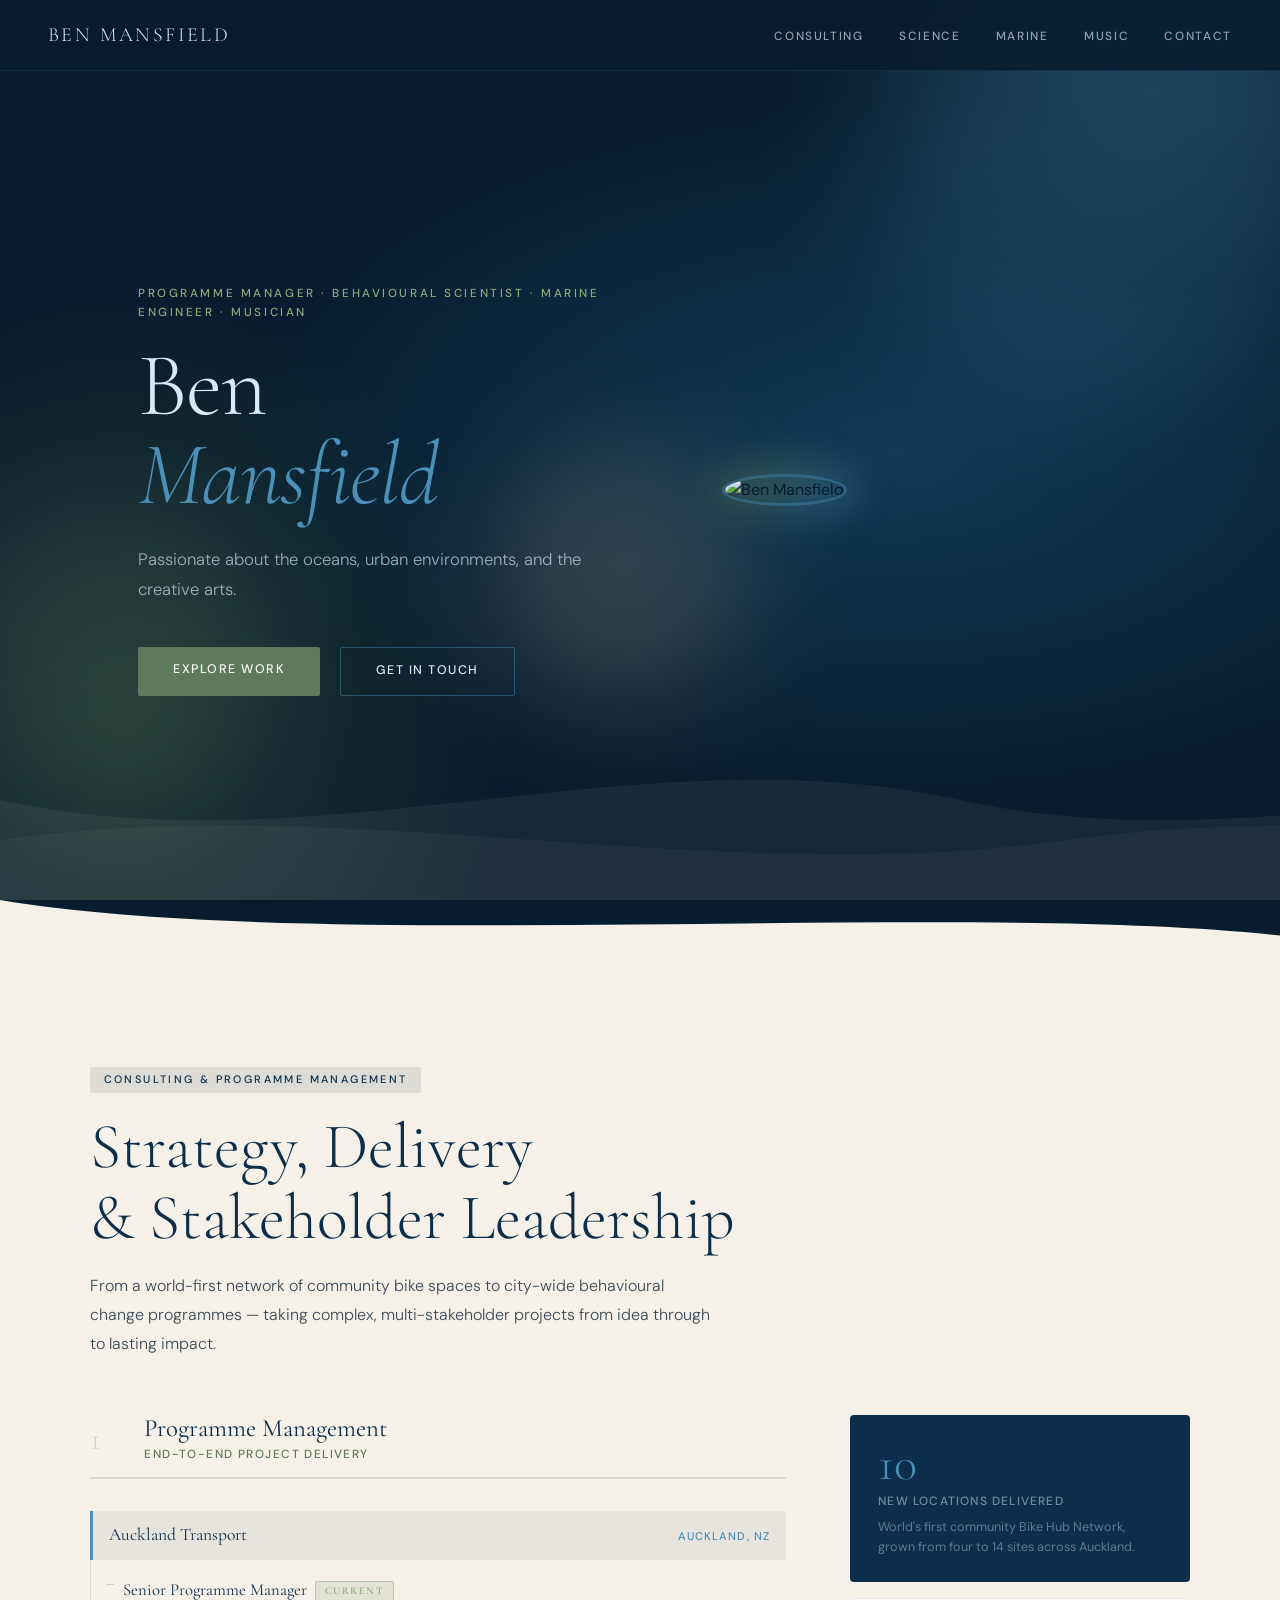
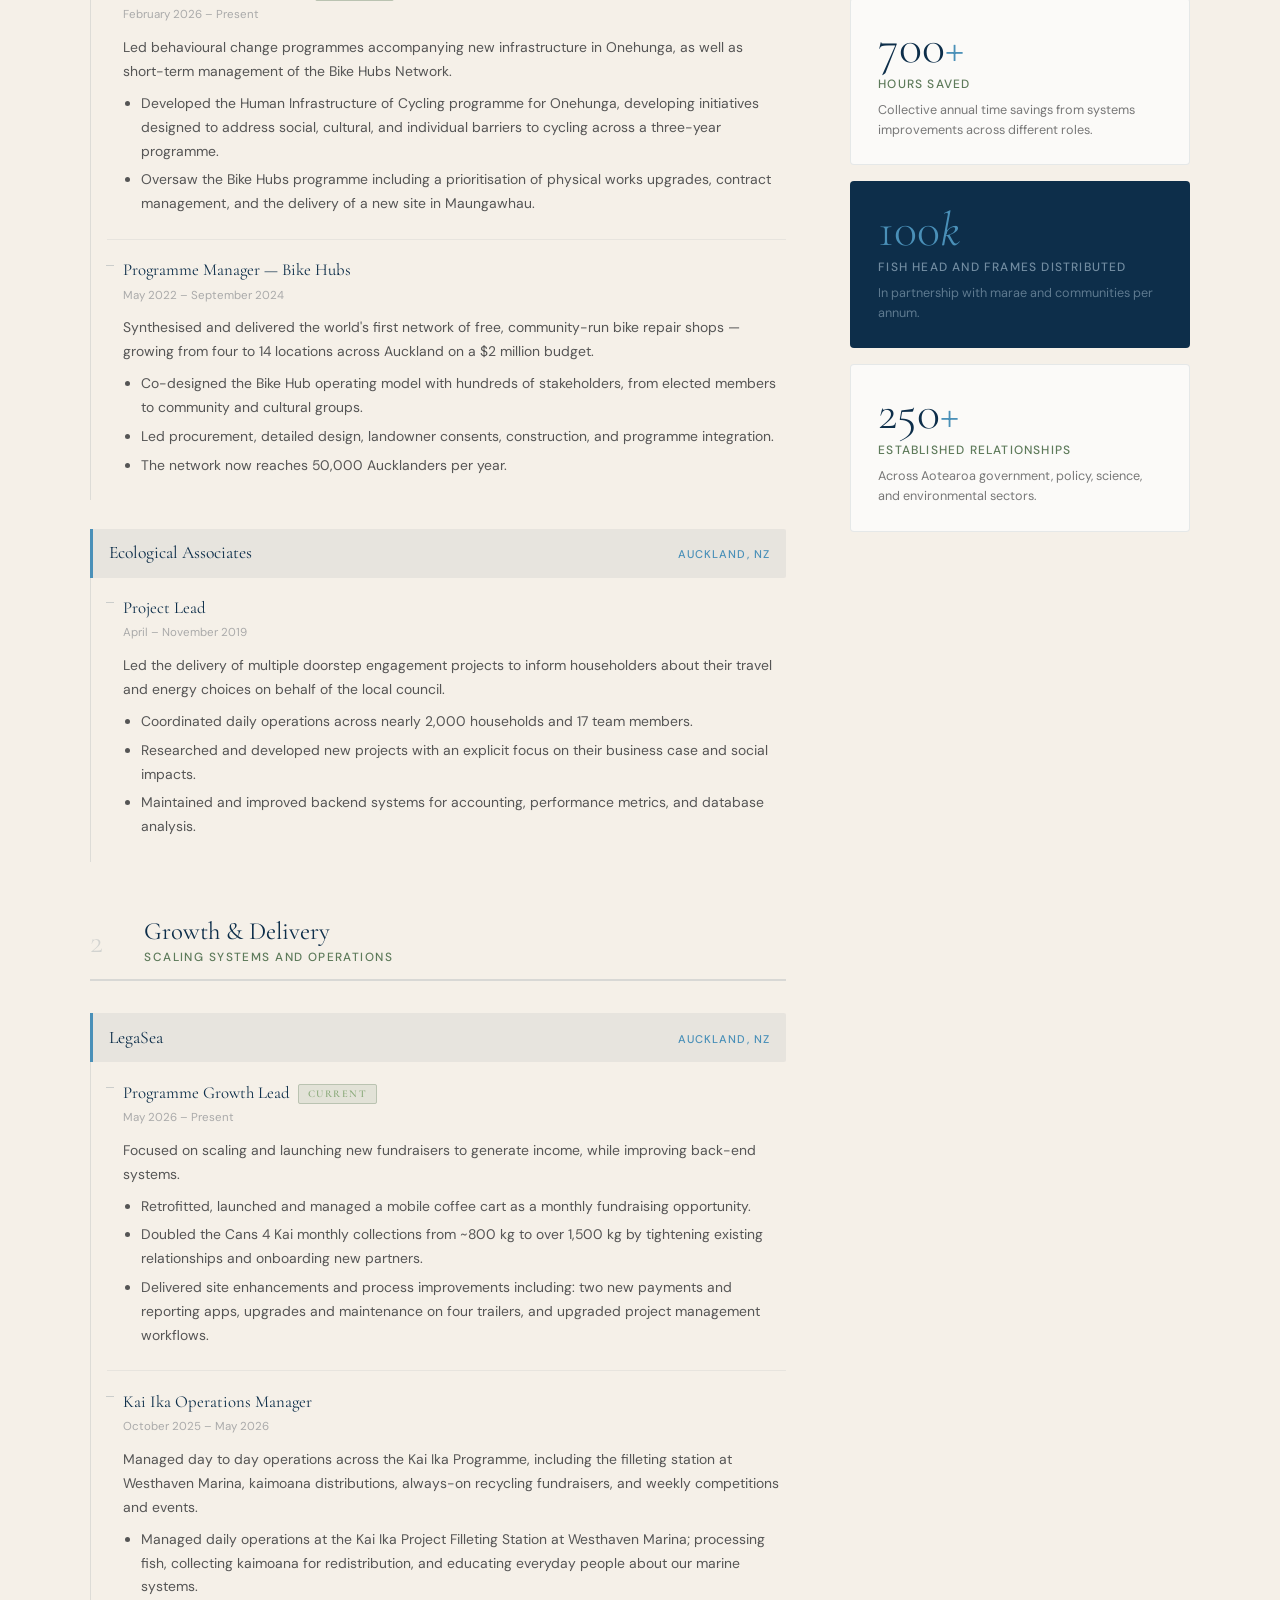
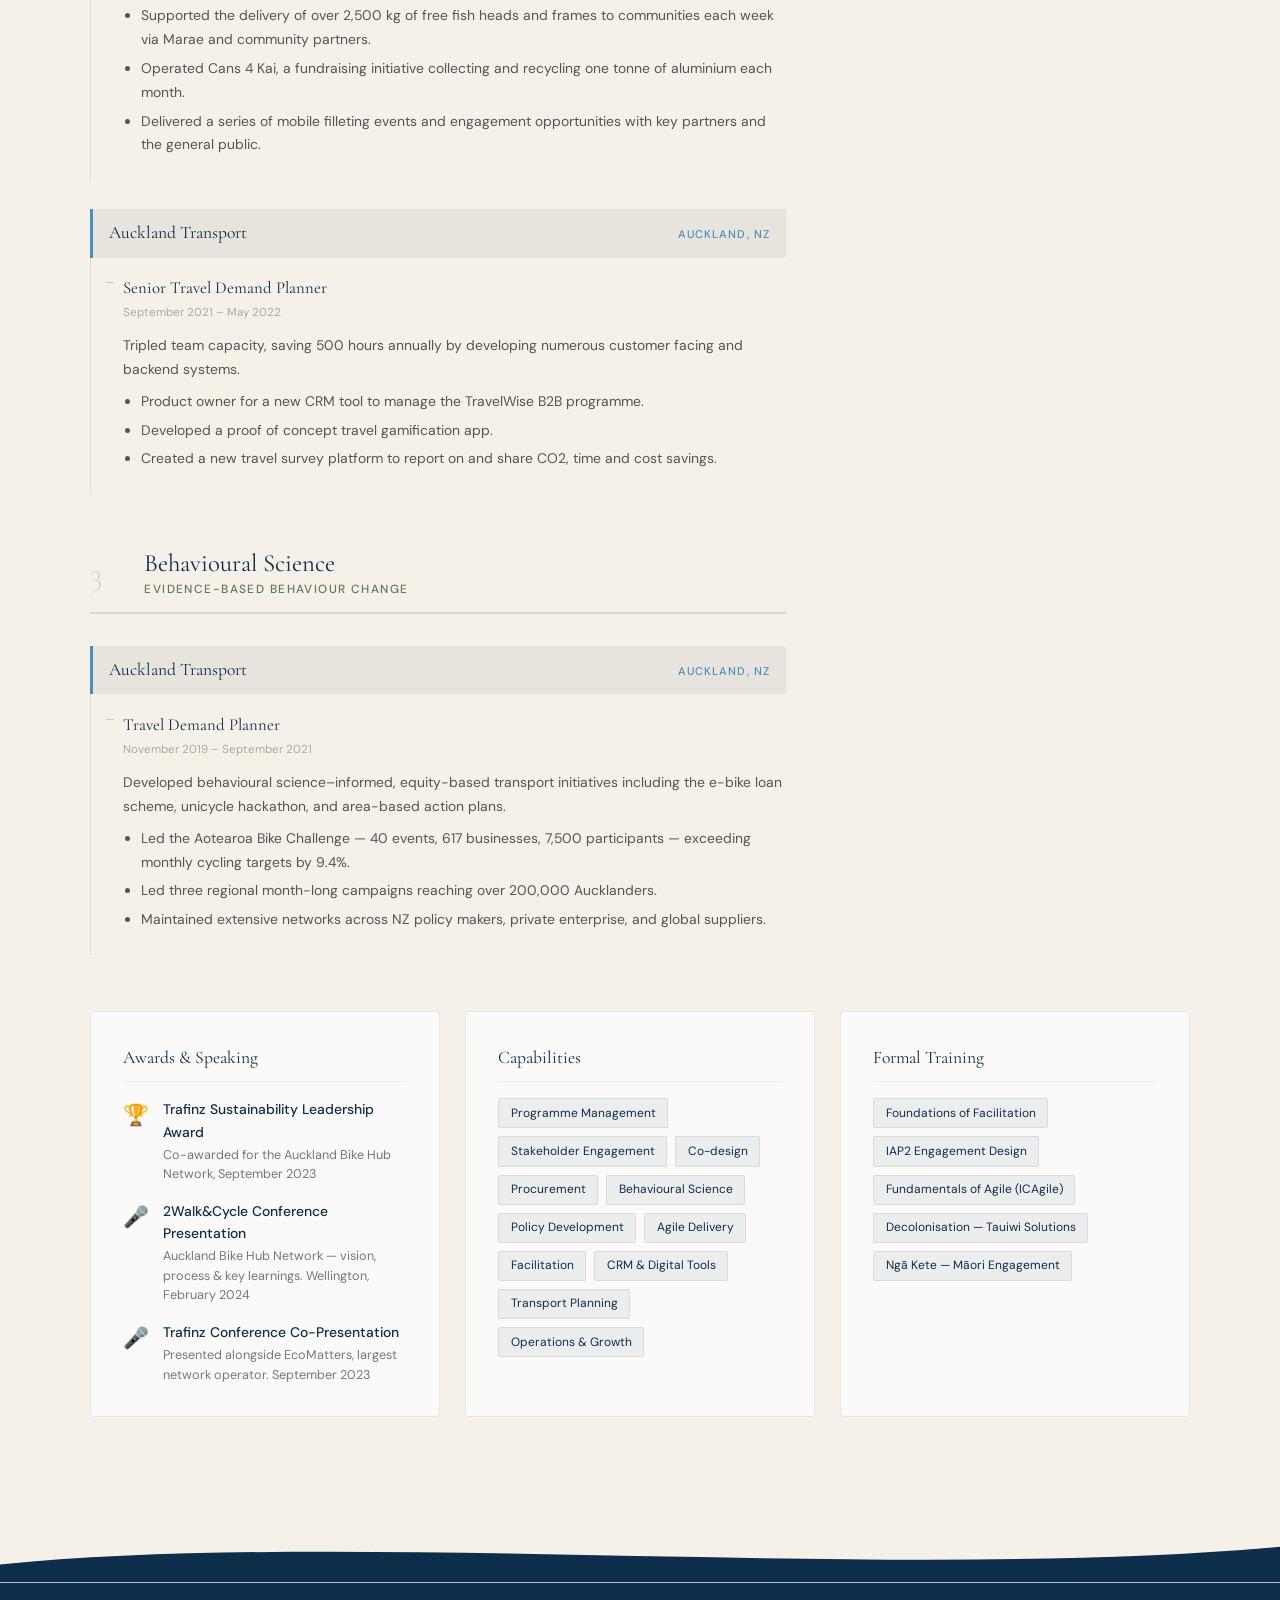
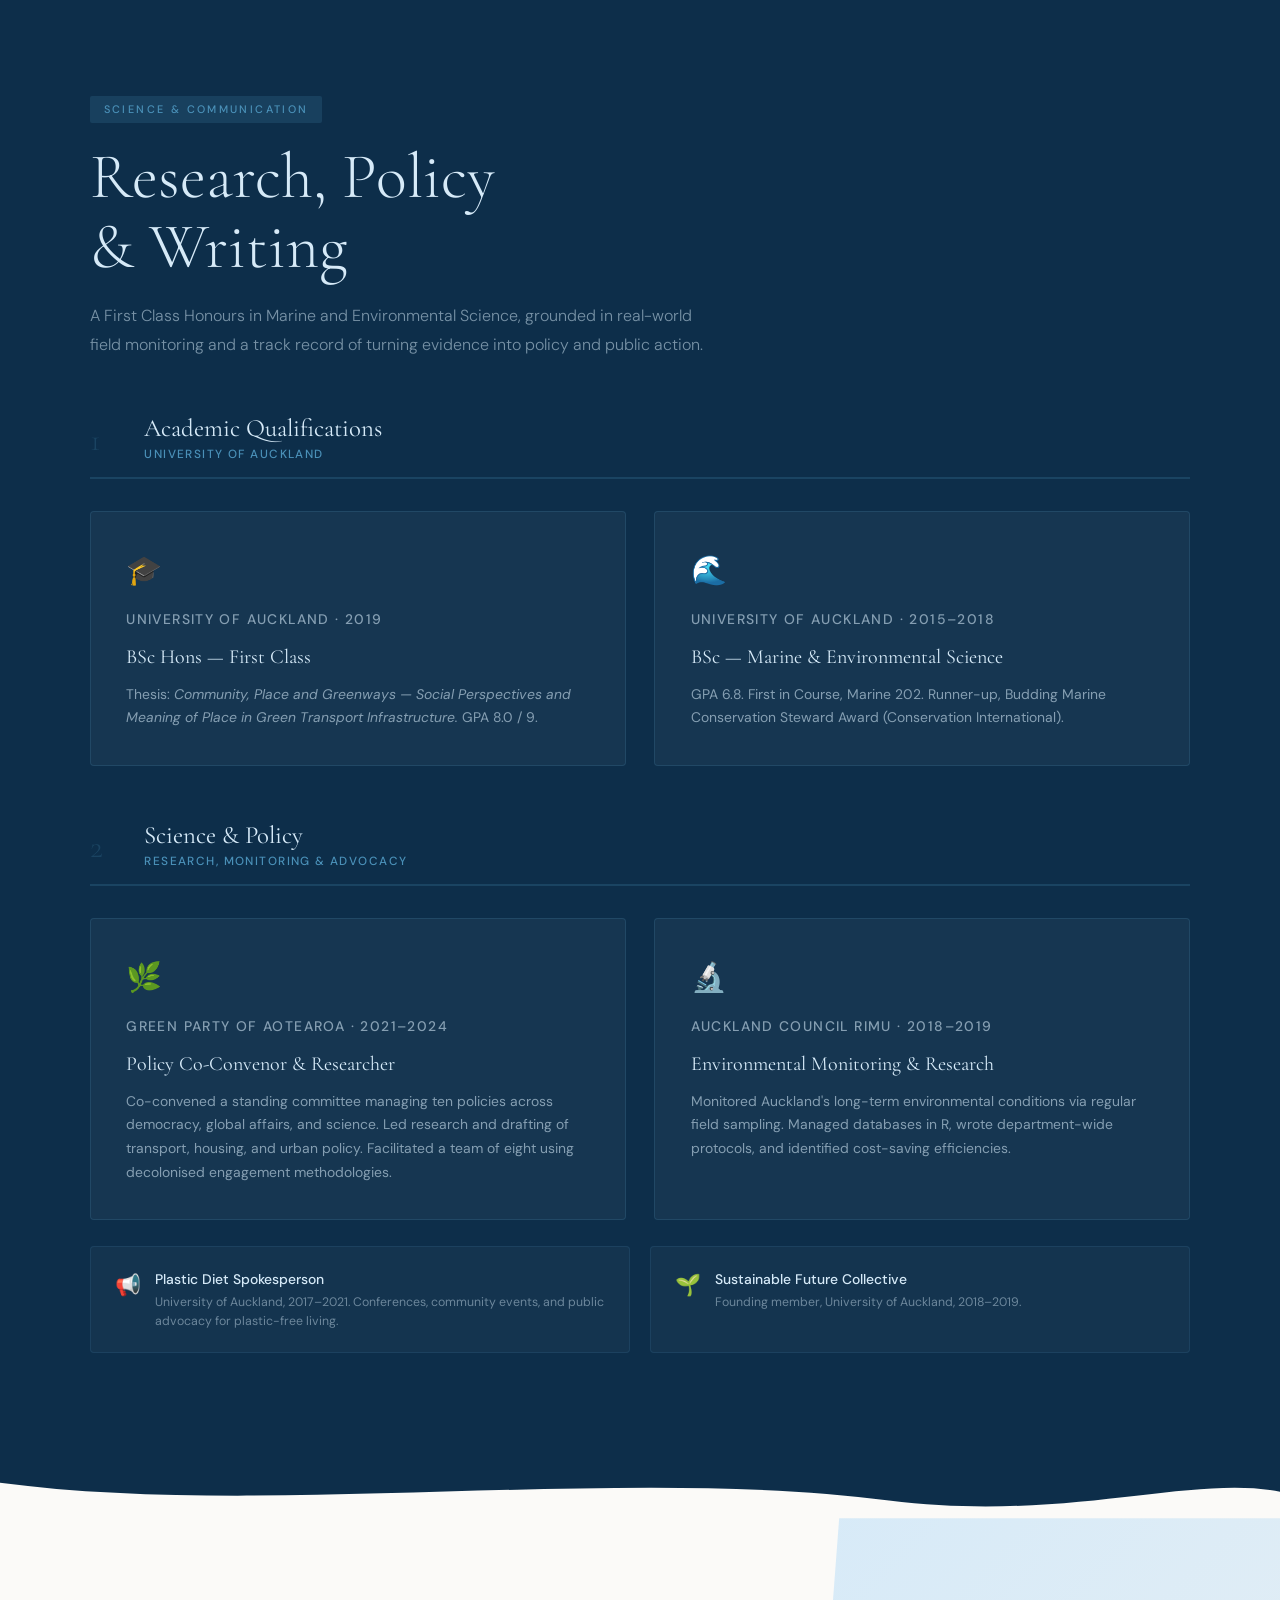
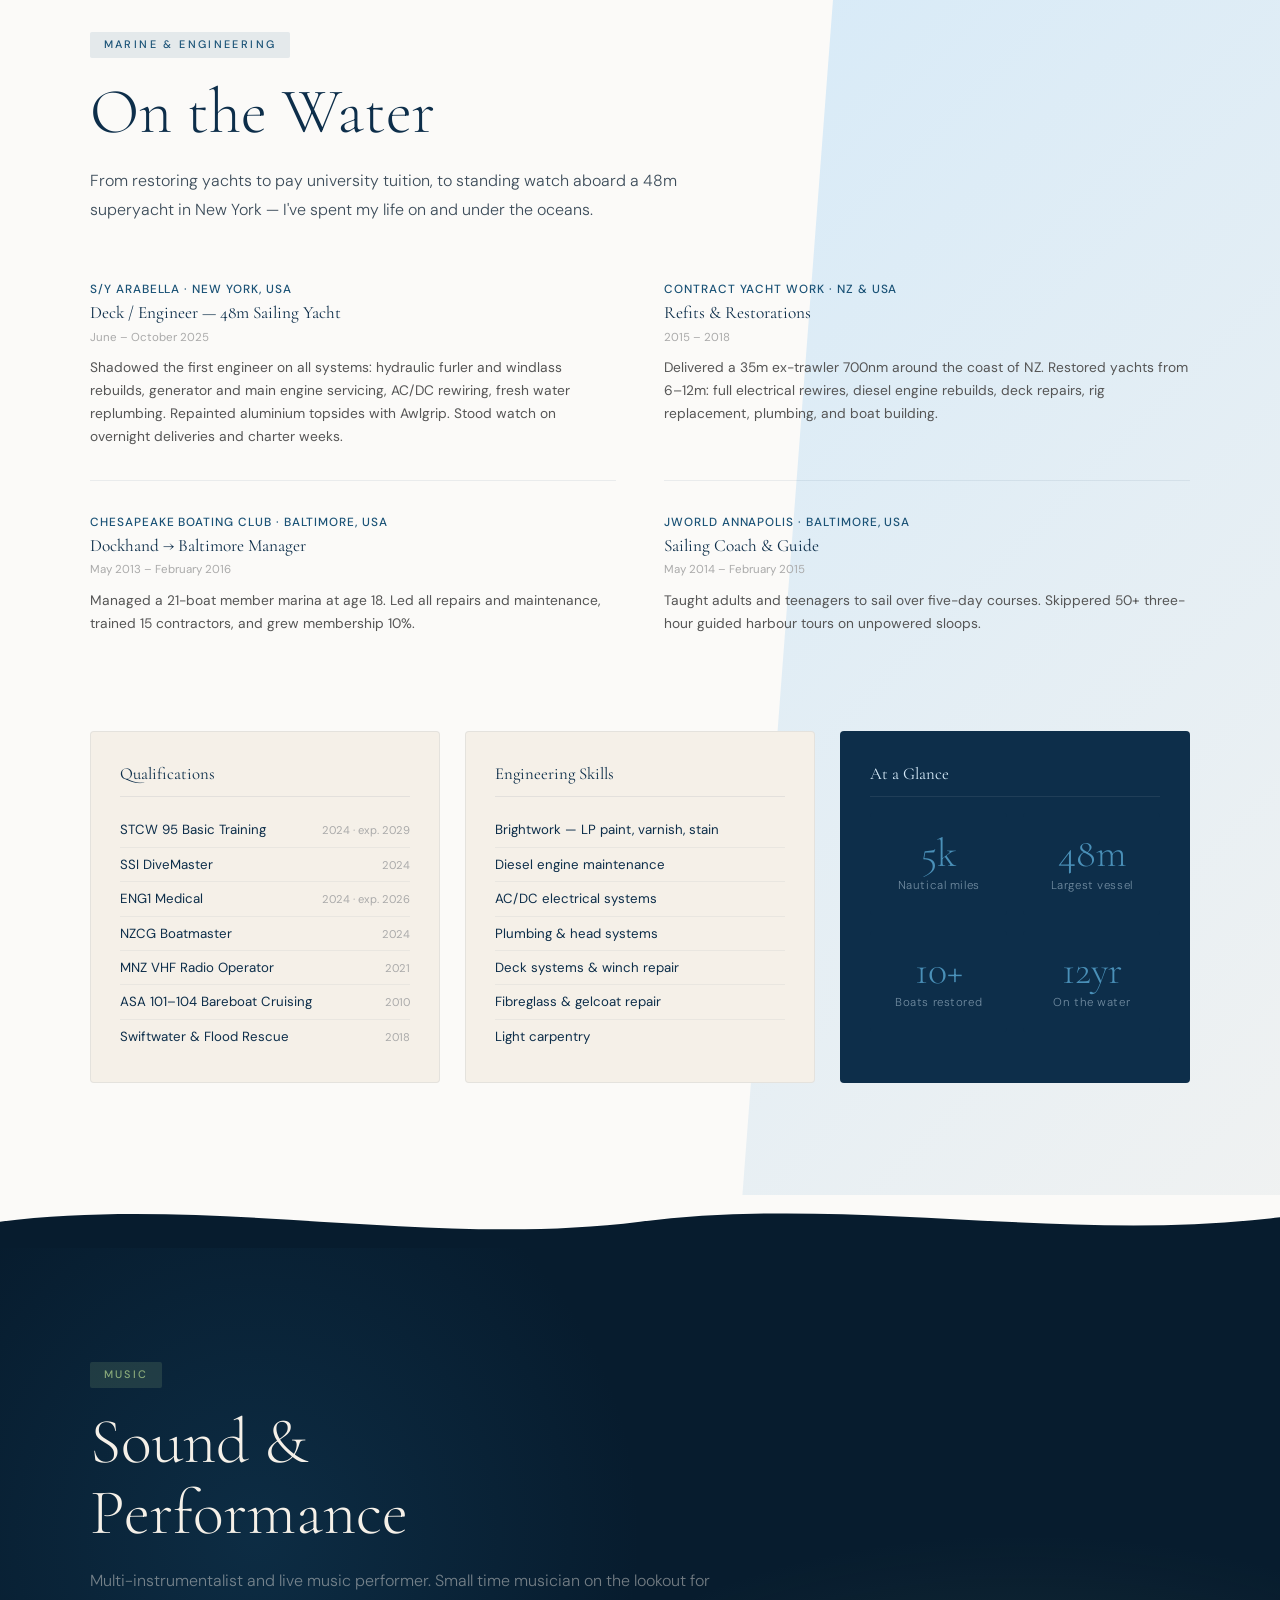
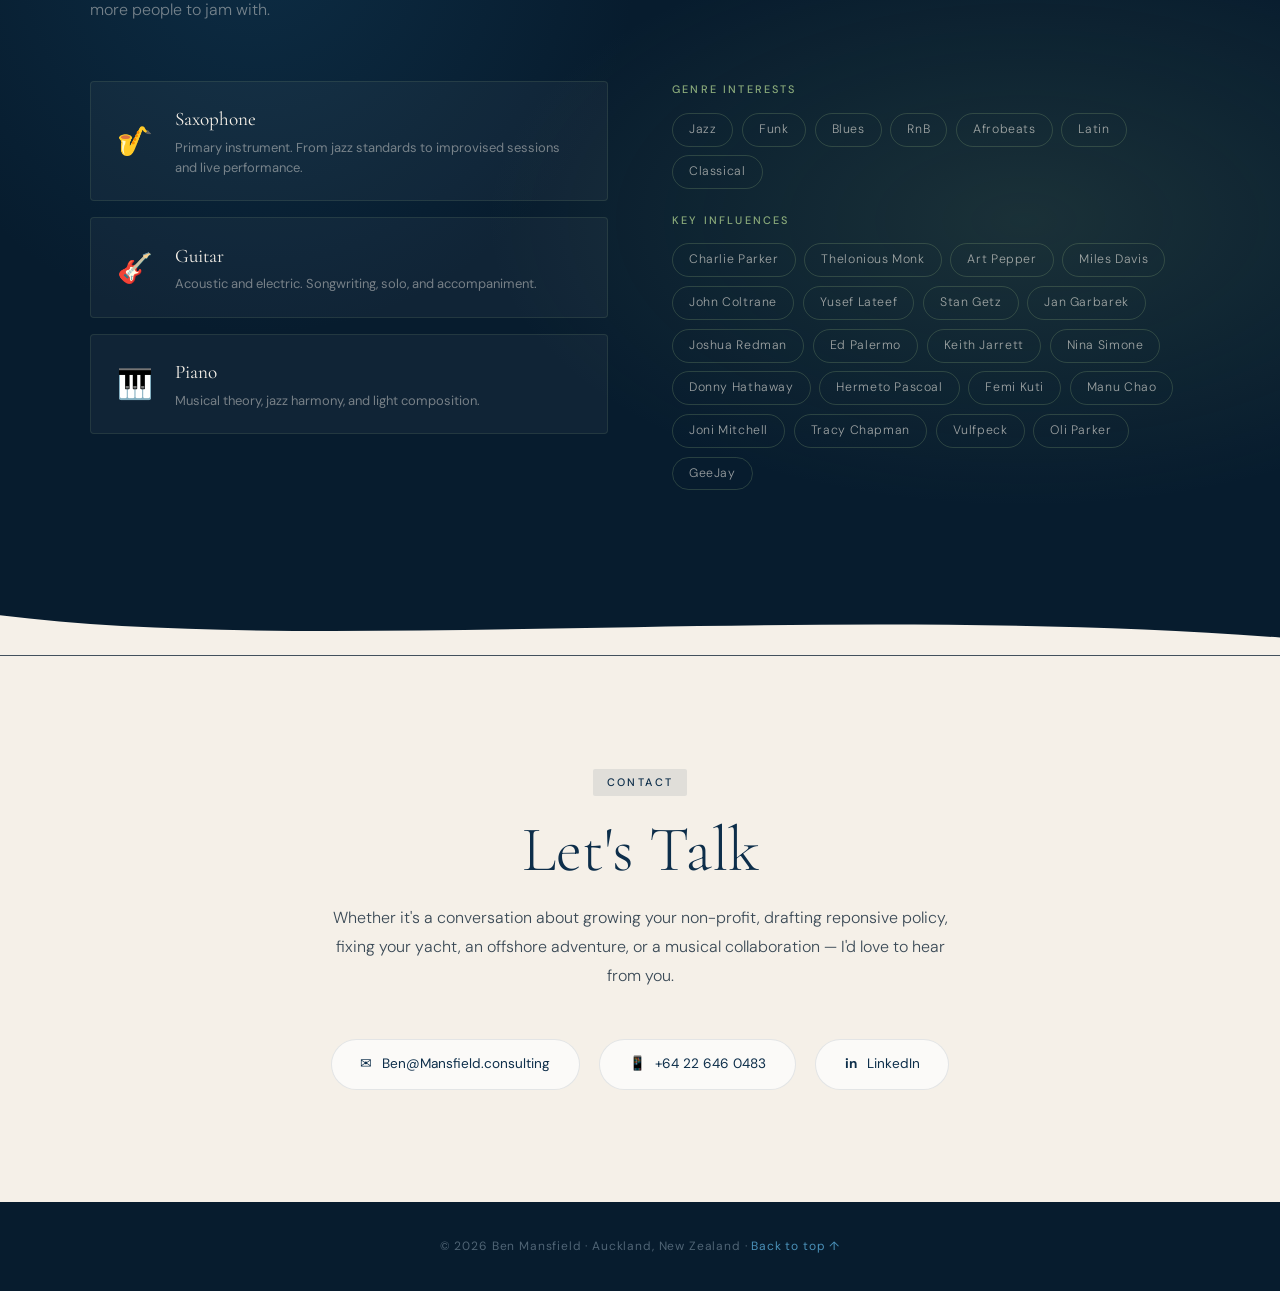
==== commit 23bfbcf1: "Spell out numeral: four to 14 locations/sites https://claude.ai/code/session_01Efxokj2tJkNxjmjEDzddA" ====
--- a/index.html
+++ b/index.html
@@ -291,7 +291,7 @@
             <h3 class="tl-role">Programme Manager — Bike Hubs</h3>
             <p class="tl-date">May 2022 – September 2024</p>
             <div class="tl-body">
-              <p>Synthesised and delivered the world's first network of free, community-run bike repair shops — growing from 4 to 14 locations across Auckland on a $2 million budget.</p>
+              <p>Synthesised and delivered the world's first network of free, community-run bike repair shops — growing from four to 14 locations across Auckland on a $2 million budget.</p>
               <ul>
                 <li>Co-designed the Bike Hub operating model with hundreds of stakeholders, from elected members to community and cultural groups.</li>
                 <li>Led procurement, detailed design, landowner consents, construction, and programme integration.</li>
@@ -407,7 +407,7 @@
       <div class="stat-card stat-card-dark">
         <div class="stat-card-num">10</div>
         <div class="stat-card-label">New locations delivered</div>
-        <div class="stat-card-desc">World's first community Bike Hub Network, grown from 4 to 14 sites across Auckland.</div>
+        <div class="stat-card-desc">World's first community Bike Hub Network, grown from four to 14 sites across Auckland.</div>
       </div>
       <div class="stat-card">
         <div class="stat-card-num">700<em>+</em></div>
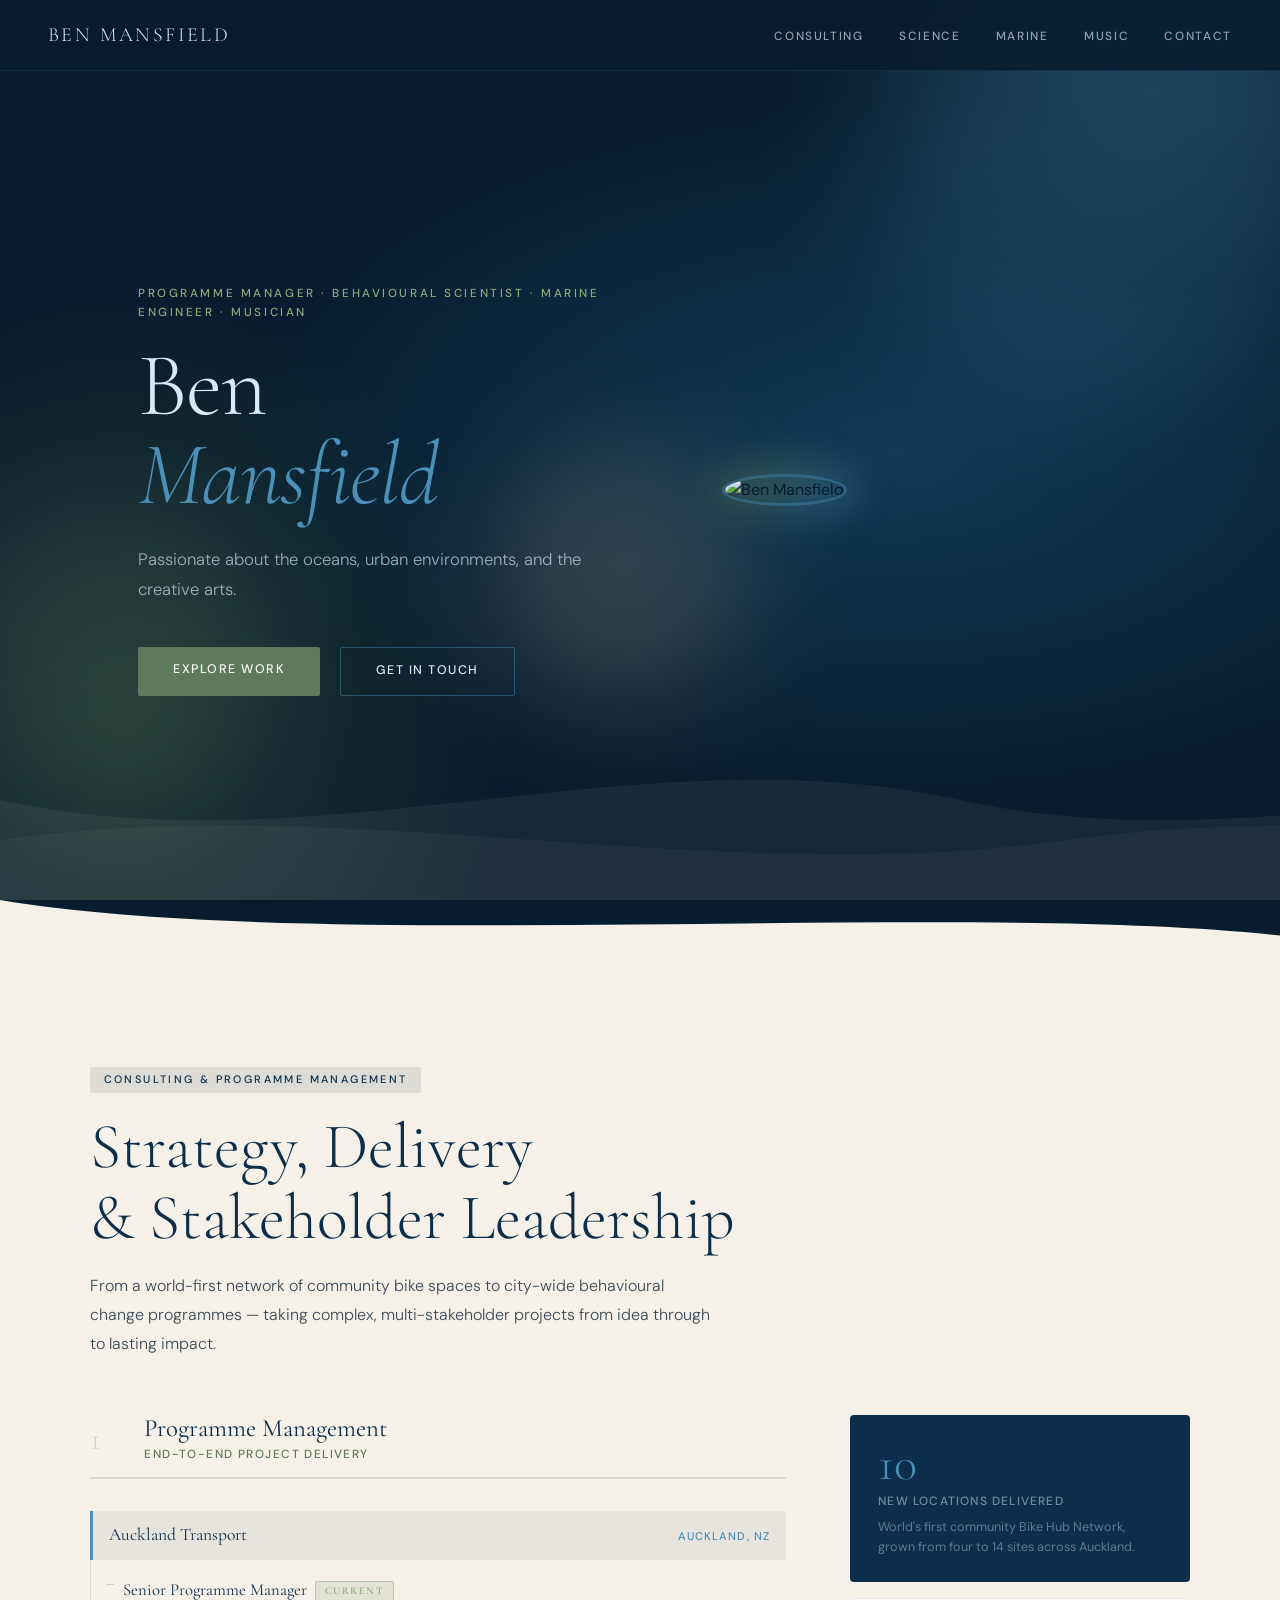
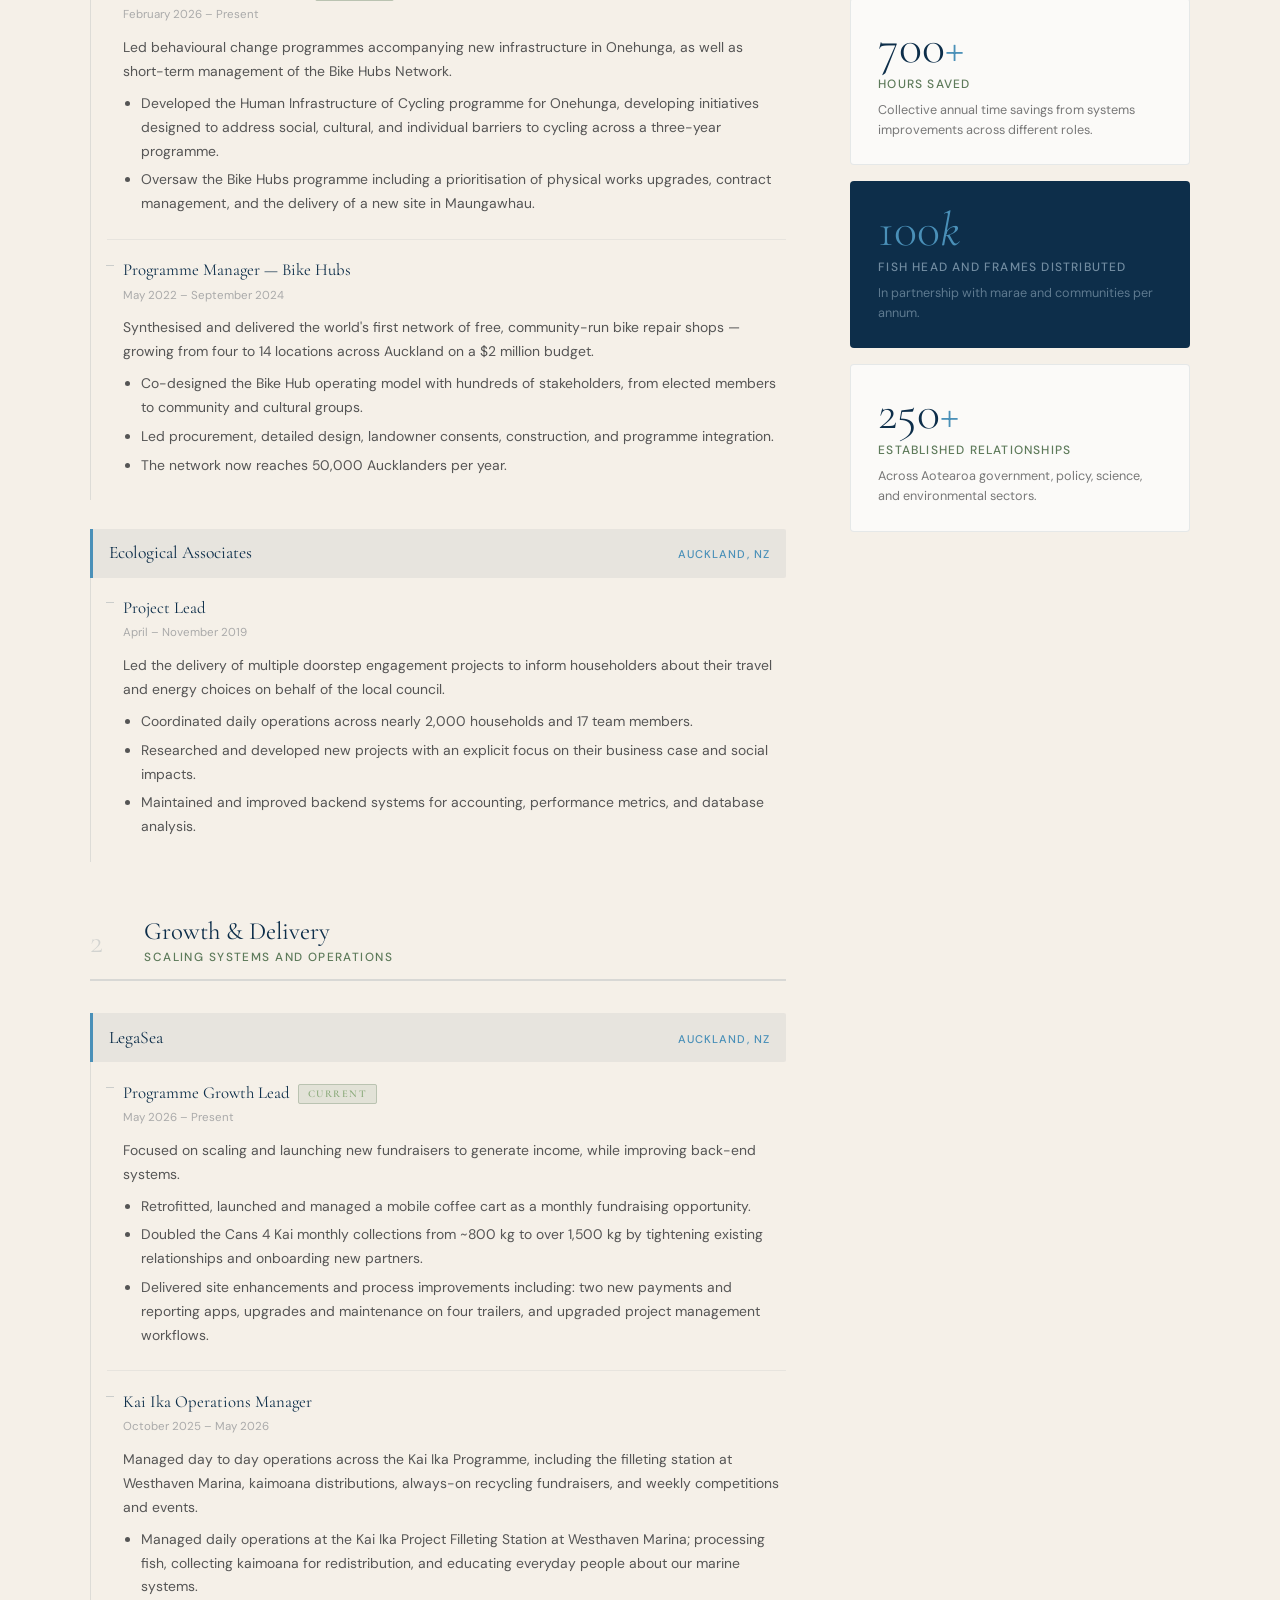
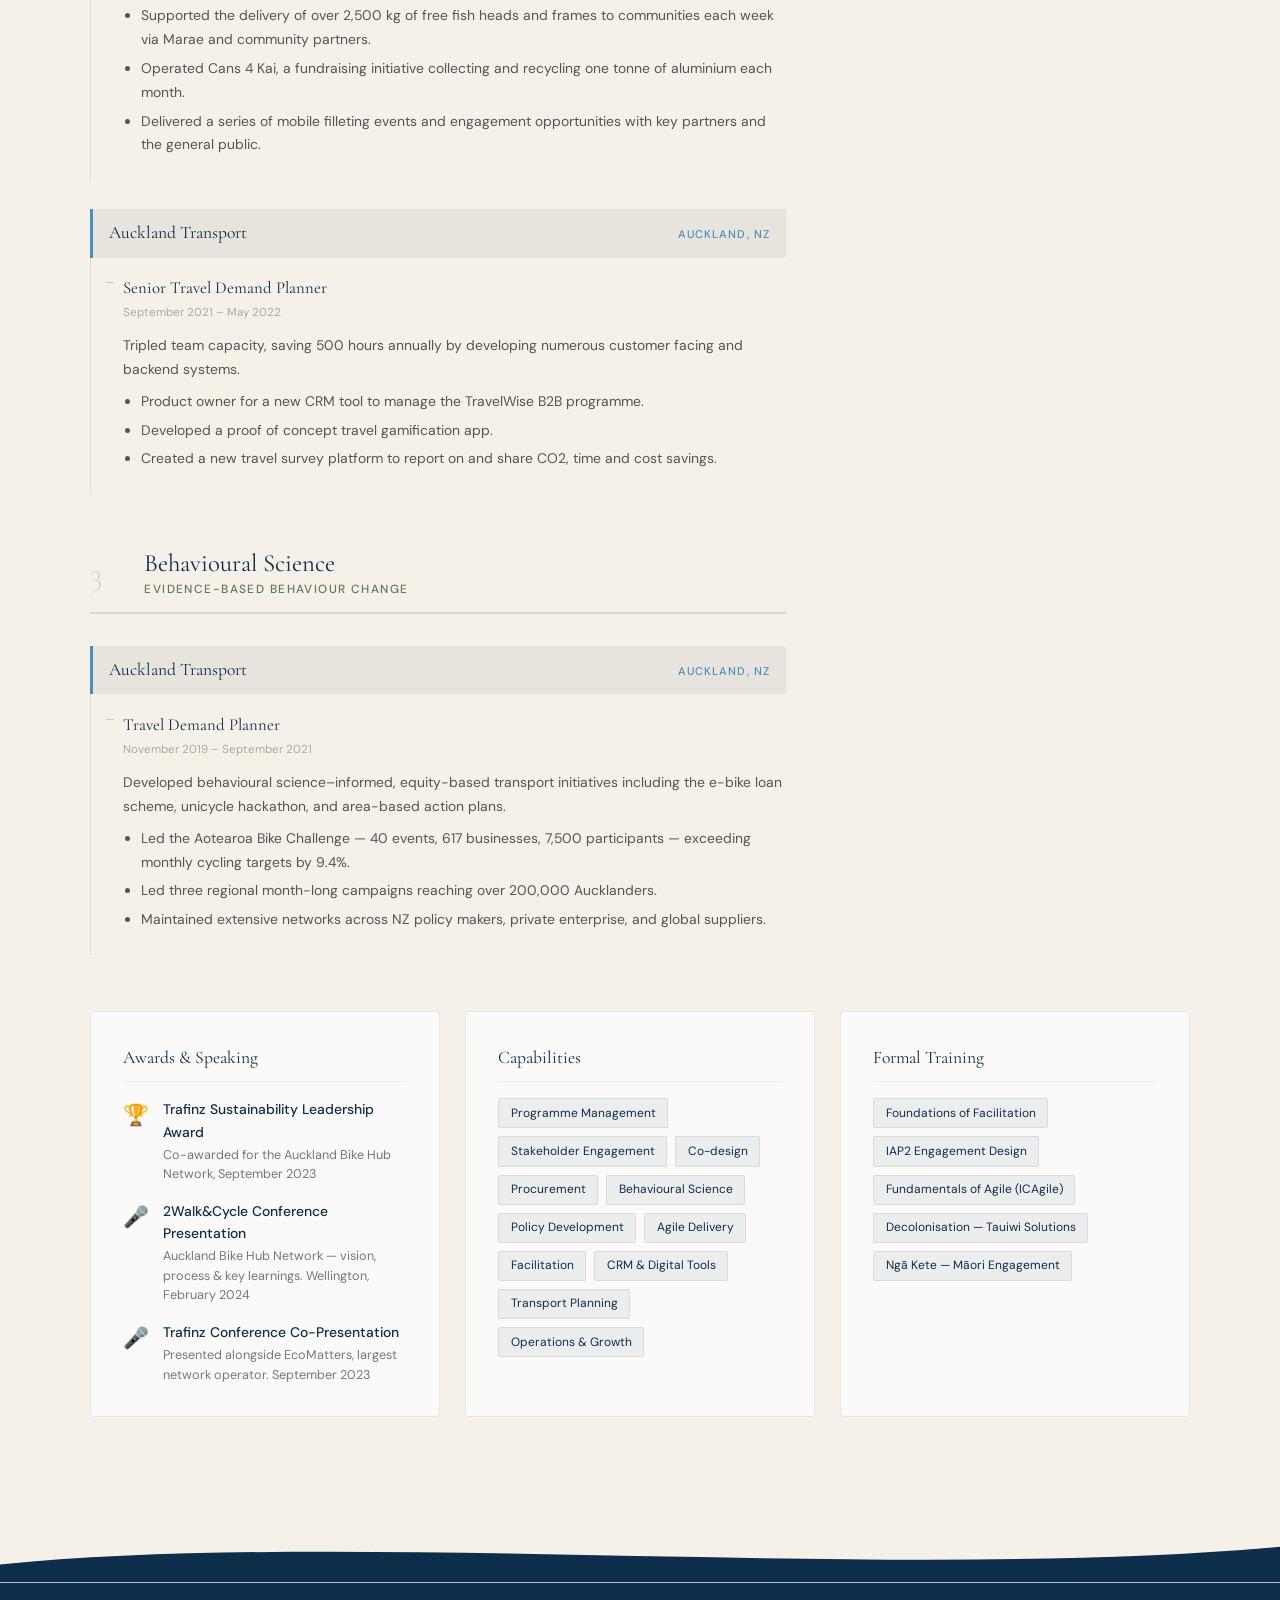
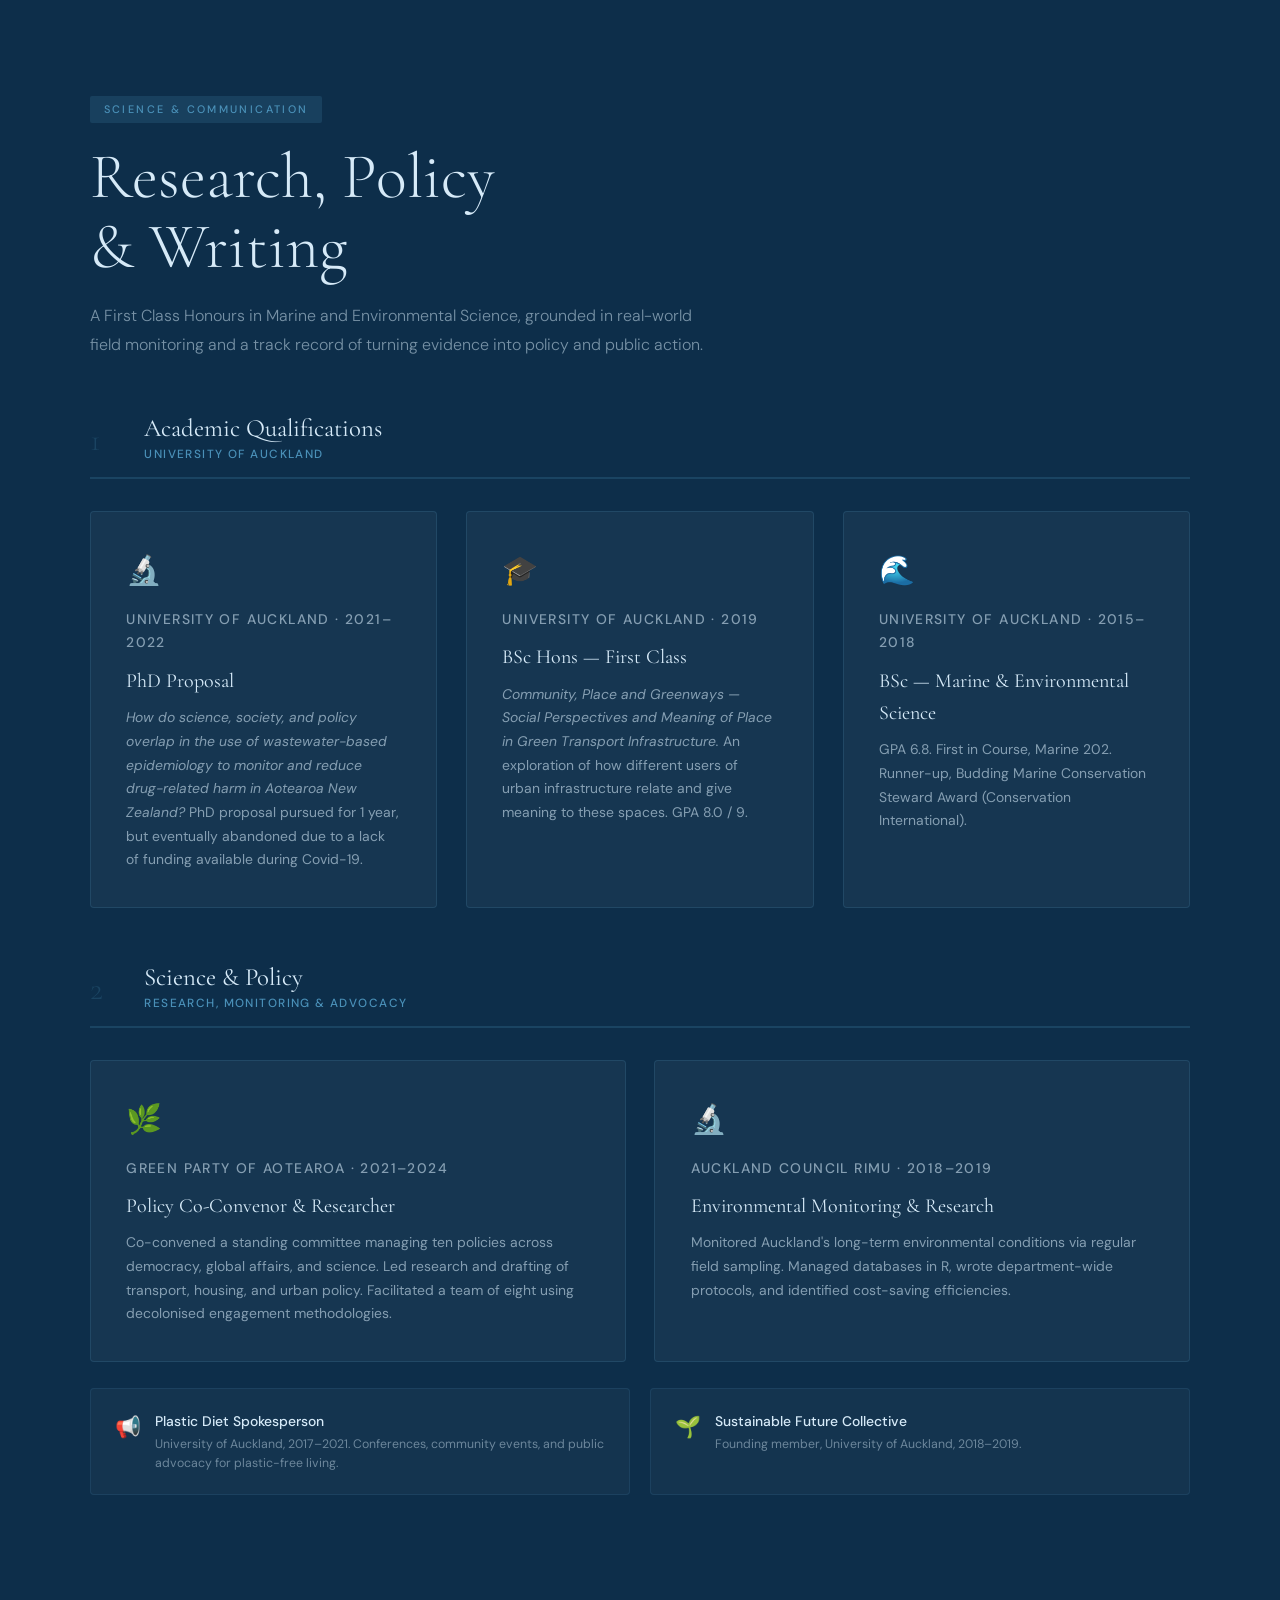
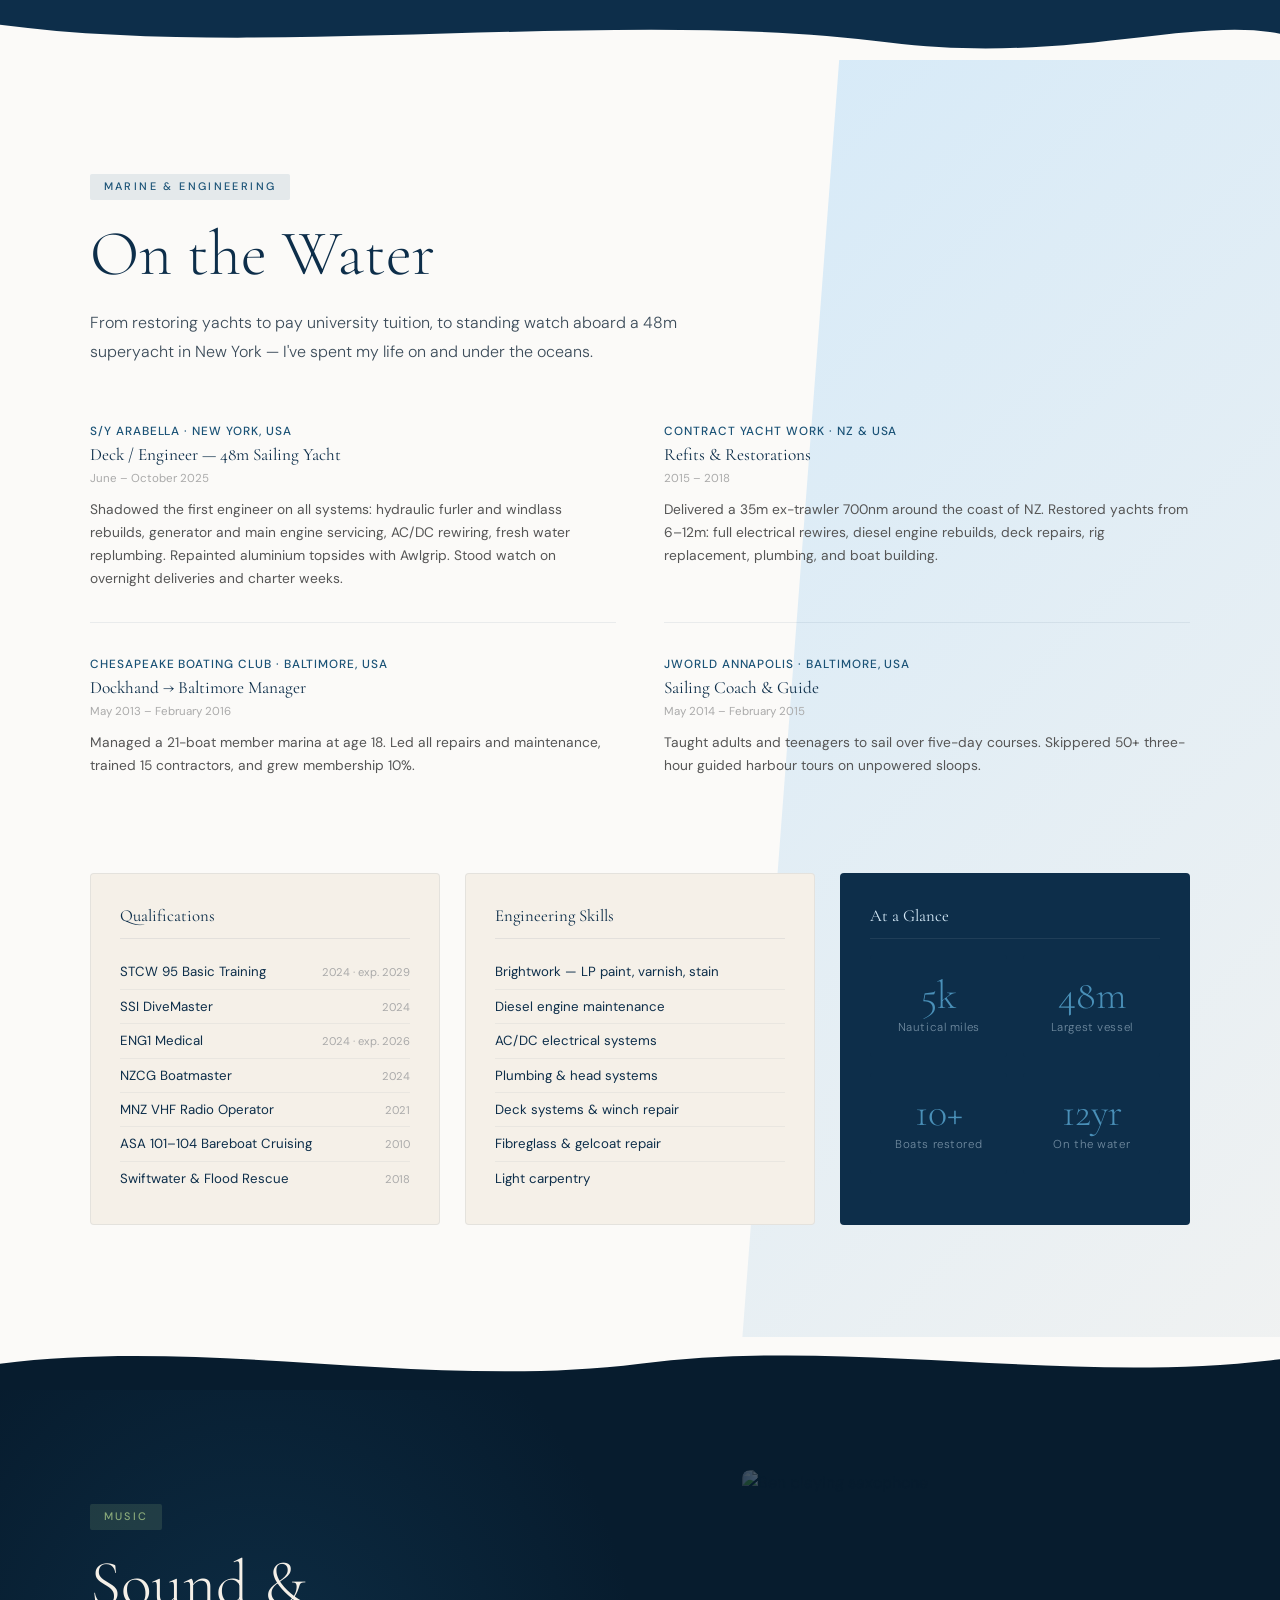
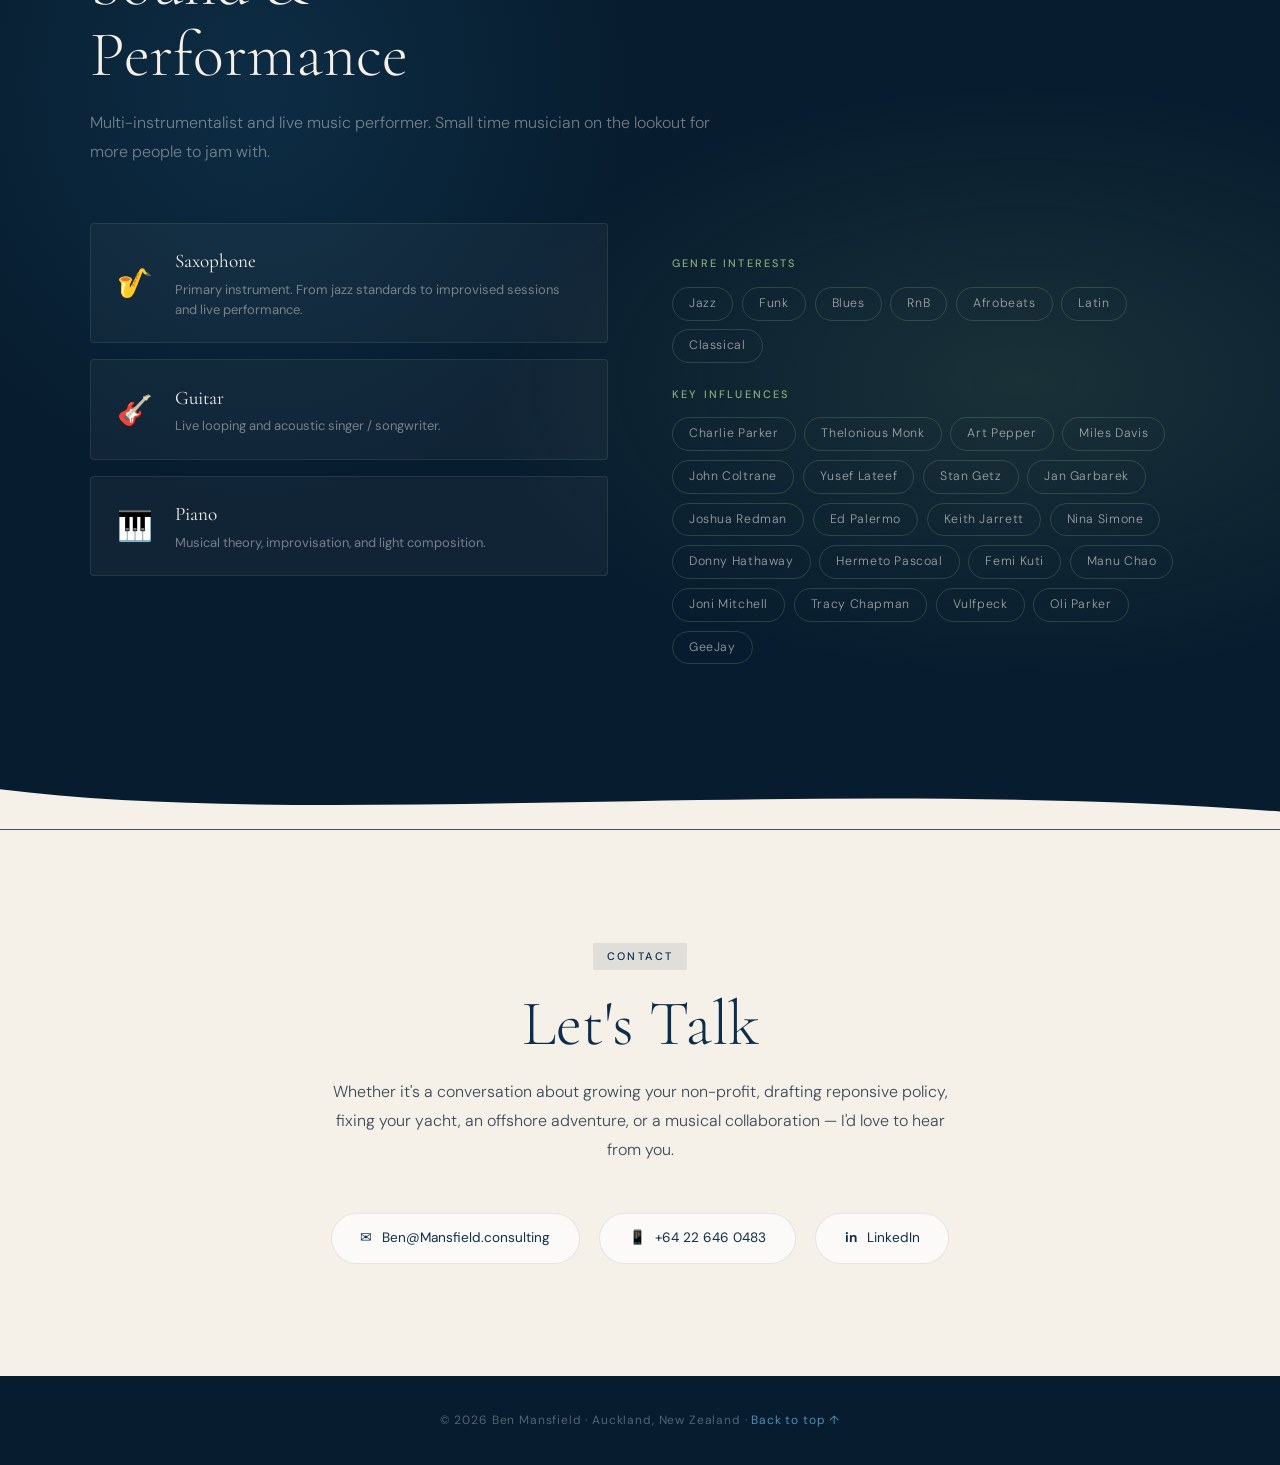
==== commit 9e0b685f: "Merge changes branch into main Brings in from changes branch: - Floating performance photo in music " ====
--- a/index.html
+++ b/index.html
@@ -170,7 +170,25 @@
     .music-bg { position: absolute; inset: 0; background: radial-gradient(ellipse 70% 50% at 80% 60%, rgba(93,122,90,0.22) 0%, transparent 60%), radial-gradient(ellipse 50% 70% at 20% 30%, rgba(26,82,118,0.3) 0%, transparent 60%); pointer-events: none; }
     #music .section-tag { background: rgba(138,170,122,0.18); color: var(--fern); }
     #music .section-title { color: var(--cream); }
-    #music .section-intro { color: rgba(245,240,232,0.58); }
+    #music .section-intro { color: rgba(245,240,232,0.58); max-width: 620px; }
+
+    /* Floating performance photo */
+    .music-header { position: relative; }
+    .music-photo {
+      position: absolute;
+      top: -2rem;
+      right: 8rem;
+      width: 320px;
+      height: 400px;
+      object-fit: cover;
+      object-position: center;
+      border-radius: 8px;
+      opacity: 0.8;
+      z-index: 0;
+      mask-image: radial-gradient(ellipse 70% 80% at 50% 40%, rgba(0,0,0,0.95) 20%, rgba(0,0,0,0.6) 60%, transparent 100%);
+      -webkit-mask-image: radial-gradient(ellipse 70% 80% at 50% 40%, rgba(0,0,0,0.95) 20%, rgba(0,0,0,0.6) 60%, transparent 100%);
+      animation: fadeUp 1.2s 0.3s ease both;
+    }
     .music-layout { display: grid; grid-template-columns: 1fr 1fr; gap: 4rem; align-items: start; }
     .instruments-showcase { display: flex; flex-direction: column; gap: 1rem; }
     .instr-card { display: flex; align-items: center; gap: 1.4rem; padding: 1.4rem 1.6rem; background: rgba(255,255,255,0.04); border: 1px solid rgba(138,170,122,0.15); border-radius: 4px; transition: background 0.25s, border-color 0.25s, transform 0.2s; }
@@ -178,7 +196,7 @@
     .instr-icon { font-size: 1.8rem; flex-shrink: 0; }
     .instr-body h4 { font-family: var(--font-display); font-size: 1.2rem; font-weight: 400; color: var(--cream); margin-bottom: 0.18rem; }
     .instr-body p { font-size: 0.81rem; color: rgba(245,240,232,0.45); line-height: 1.55; }
-    .music-context { position: relative; z-index: 1; }
+    .music-context { position: relative; z-index: 1; padding-top: 2rem; }
     .genre-label { font-size: 0.68rem; font-weight: 500; letter-spacing: 0.2em; text-transform: uppercase; color: var(--fern); margin-bottom: 0.9rem; display: block; }
     .genre-pills { display: flex; flex-wrap: wrap; gap: 0.55rem; }
     .genre-pill { padding: 0.38rem 1rem; border-radius: 100px; font-size: 0.77rem; font-weight: 300; letter-spacing: 0.05em; border: 1px solid rgba(138,170,122,0.25); color: rgba(245,240,232,0.62); transition: background 0.2s, color 0.2s; cursor: default; }
@@ -200,6 +218,7 @@
       .consulting-boxes { grid-template-columns: 1fr; }
       .consulting-layout { grid-template-columns: 1fr; }
       .music-layout { grid-template-columns: 1fr; gap: 2.5rem; }
+      .music-photo { display: none; }
       .marine-bg-shape { display: none; }
       .marine-timeline { grid-template-columns: 1fr; }
       .hero-inner { flex-direction: column-reverse; align-items: flex-start; padding: 0 1.4rem; gap: 2rem; }
@@ -468,7 +487,8 @@
         <div class="sub-header-text"><h3>Academic Qualifications</h3><p>University of Auckland</p></div>
       </div>
       <div class="science-grid">
-        <div class="sci-card"><div class="sci-card-icon">🎓</div><p class="sci-meta">University of Auckland · 2019</p><h3>BSc Hons — First Class</h3><p>Thesis: <em>Community, Place and Greenways — Social Perspectives and Meaning of Place in Green Transport Infrastructure.</em> GPA 8.0 / 9.</p></div>
+        <div class="sci-card"><div class="sci-card-icon">🔬</div><p class="sci-meta">University of Auckland · 2021–2022</p><h3>PhD Proposal</h3><p><em>How do science, society, and policy overlap in the use of wastewater-based epidemiology to monitor and reduce drug-related harm in Aotearoa New Zealand?</em> PhD proposal pursued for 1 year, but eventually abandoned due to a lack of funding available during Covid-19.</p></div>
+        <div class="sci-card"><div class="sci-card-icon">🎓</div><p class="sci-meta">University of Auckland · 2019</p><h3>BSc Hons — First Class</h3><p><em>Community, Place and Greenways — Social Perspectives and Meaning of Place in Green Transport Infrastructure.</em> An exploration of how different users of urban infrastructure relate and give meaning to these spaces. GPA 8.0 / 9.</p></div>
         <div class="sci-card"><div class="sci-card-icon">🌊</div><p class="sci-meta">University of Auckland · 2015–2018</p><h3>BSc — Marine &amp; Environmental Science</h3><p>GPA 6.8. First in Course, Marine 202. Runner-up, Budding Marine Conservation Steward Award (Conservation International).</p></div>
       </div>
     </div>
@@ -518,7 +538,13 @@
 <section id="music">
   <div class="music-bg"></div>
   <div class="section-inner" style="position:relative;z-index:1;">
-    <div class="reveal">
+    <div class="reveal music-header">
+      <img 
+        src="https://raw.githubusercontent.com/bopde/mansfield/main/mid%20jam.jpg" 
+        alt="Ben playing saxophone"
+        class="music-photo"
+        crossorigin="anonymous"
+      />
       <span class="section-tag">Music</span>
       <h2 class="section-title">Sound &amp;<br>Performance</h2>
       <p class="section-intro">Multi-instrumentalist and live music performer. Small time musician on the lookout for more people to jam with.</p>
@@ -526,13 +552,14 @@
     <div class="music-layout">
       <div class="instruments-showcase reveal">
         <div class="instr-card"><span class="instr-icon">🎷</span><div class="instr-body"><h4>Saxophone</h4><p>Primary instrument. From jazz standards to improvised sessions and live performance.</p></div></div>
-        <div class="instr-card"><span class="instr-icon">🎸</span><div class="instr-body"><h4>Guitar</h4><p>Acoustic and electric. Songwriting, solo, and accompaniment.</p></div></div>
-        <div class="instr-card"><span class="instr-icon">🎹</span><div class="instr-body"><h4>Piano</h4><p>Musical theory, jazz harmony, and light composition.</p></div></div>
+        <div class="instr-card"><span class="instr-icon">🎸</span><div class="instr-body"><h4>Guitar</h4><p>Live looping and acoustic singer / songwriter.</p></div></div>
+        <div class="instr-card"><span class="instr-icon">🎹</span><div class="instr-body"><h4>Piano</h4><p>Musical theory, improvisation, and light composition.</p></div></div>
       </div>
       <div class="music-context reveal">
         <span class="genre-label">Genre Interests</span>
-          <div class="genre-pills"><span class="genre-pill">Jazz</span><span class="genre-pill">Funk</span><span class="genre-pill">Blues</span><span class="genre-pill">RnB</span><span class="genre-pill">Afrobeats</span><span class="genre-pill">Latin</span><span class="genre-pill">Classical</span>
-          </div>
+        <div class="genre-pills">
+          <span class="genre-pill">Jazz</span><span class="genre-pill">Funk</span><span class="genre-pill">Blues</span><span class="genre-pill">RnB</span><span class="genre-pill">Afrobeats</span><span class="genre-pill">Latin</span><span class="genre-pill">Classical</span>
+        </div>
         <span class="genre-label" style="margin-top:1.4rem;">Key Influences</span>
           <!--
             Influences ordered by stylistic relatedness:
@@ -570,7 +597,7 @@
       <p class="section-intro">Whether it's a conversation about growing your non-profit, drafting reponsive policy, fixing your yacht, an offshore adventure, or a musical collaboration — I'd love to hear from you.</p>
     </div>
     <div class="contact-grid reveal">
-      <a href="mailto:ben@mansfield.consulting" class="contact-chip"><span>✉</span> Ben@Mansfield.consulting</a>
+      <a href="mailto:Ben@Mansfield.consulting" class="contact-chip"><span>✉</span>Ben@Mansfield.consulting</span></a>
       <a href="tel:+64226460483" class="contact-chip"><span>📱</span> +64 22 646 0483</a>
       <a href="https://linkedin.com/in/b-mansfield" class="contact-chip" target="_blank" rel="noopener"><span style="font-weight:700;">in</span> LinkedIn</a>
     </div>
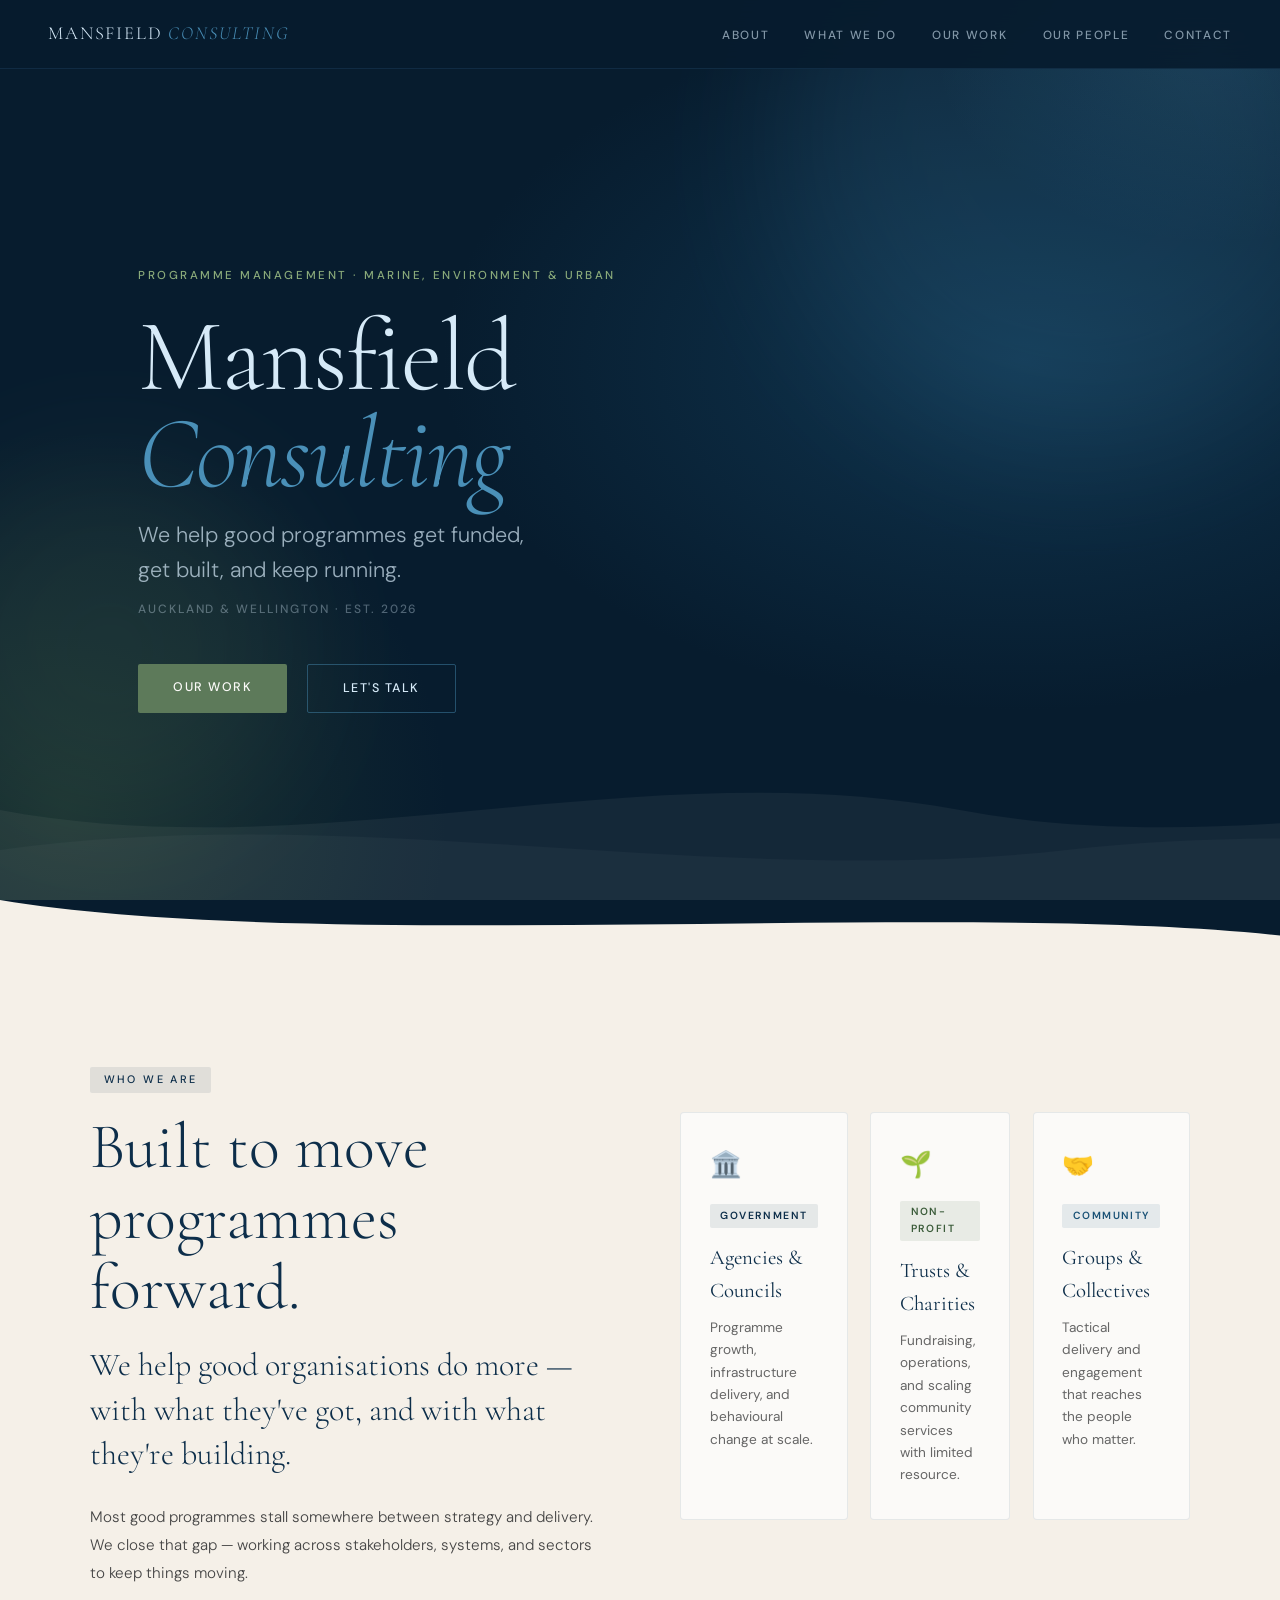
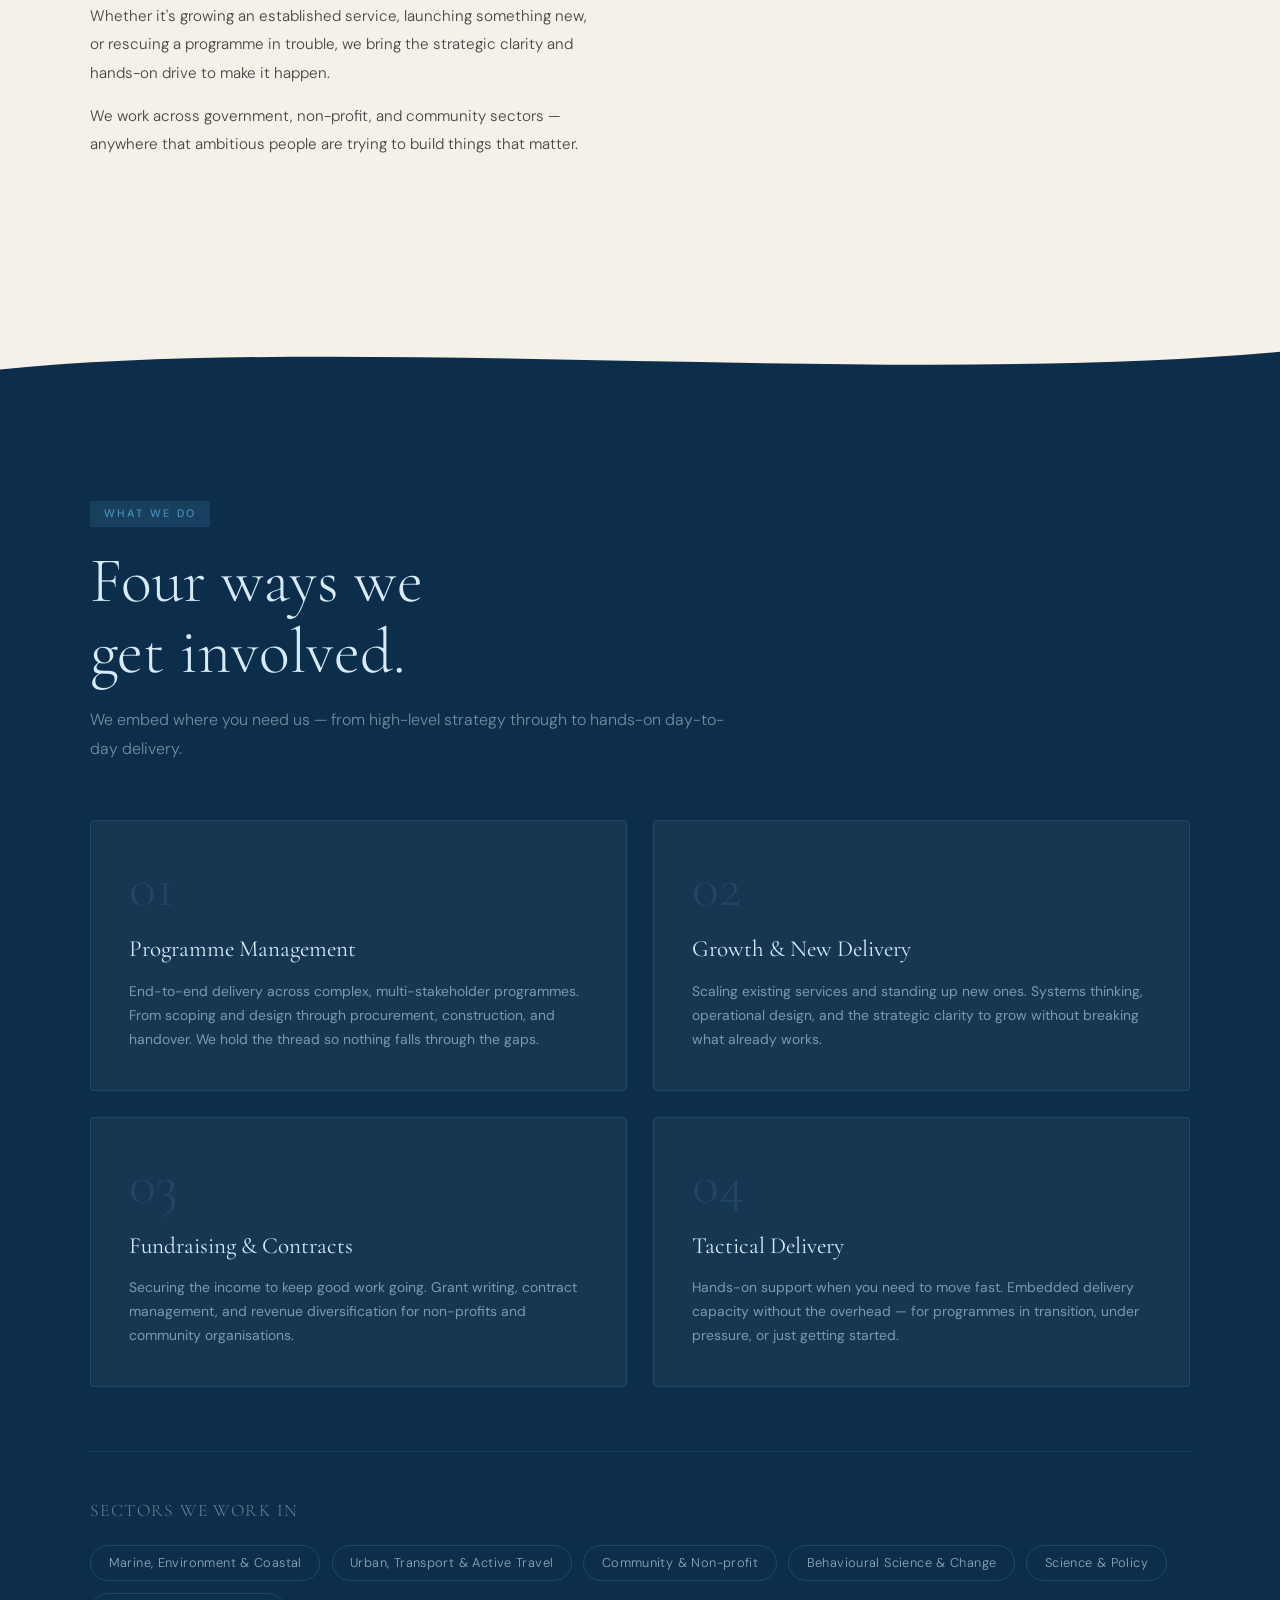
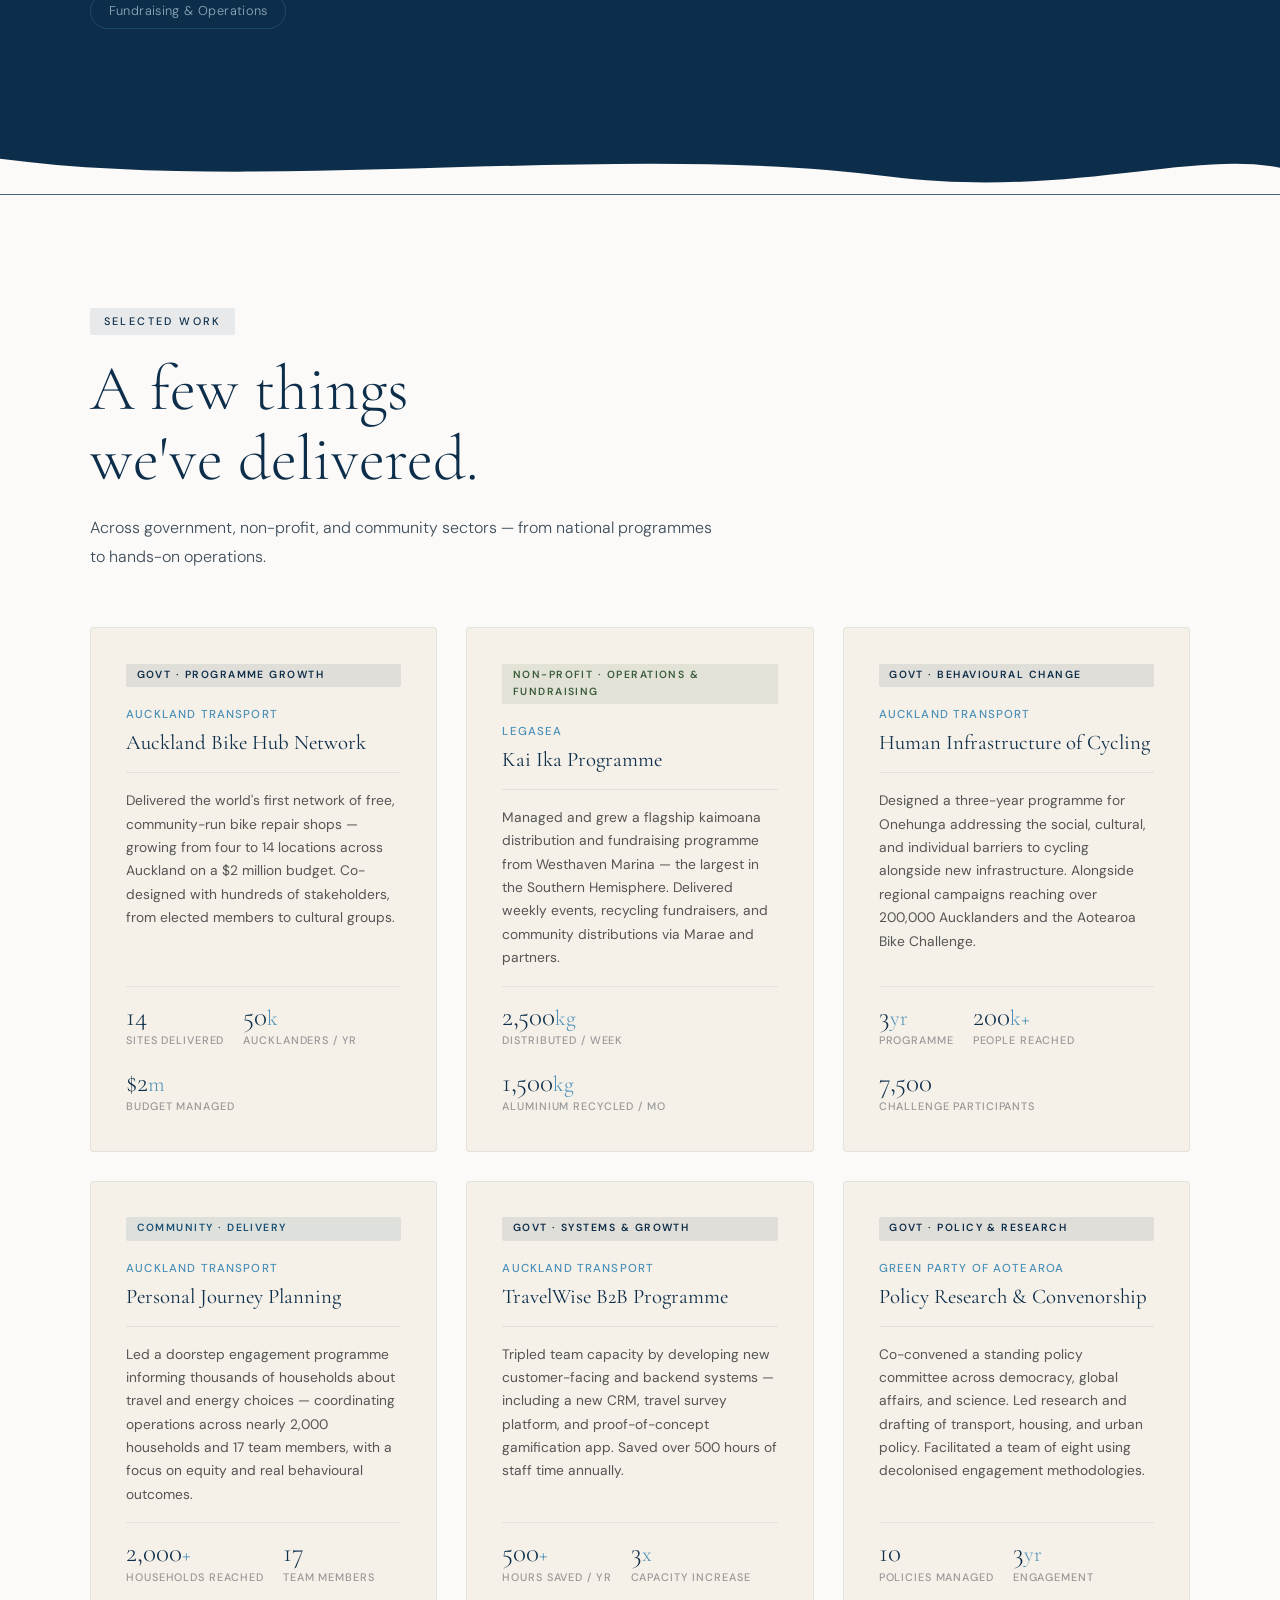
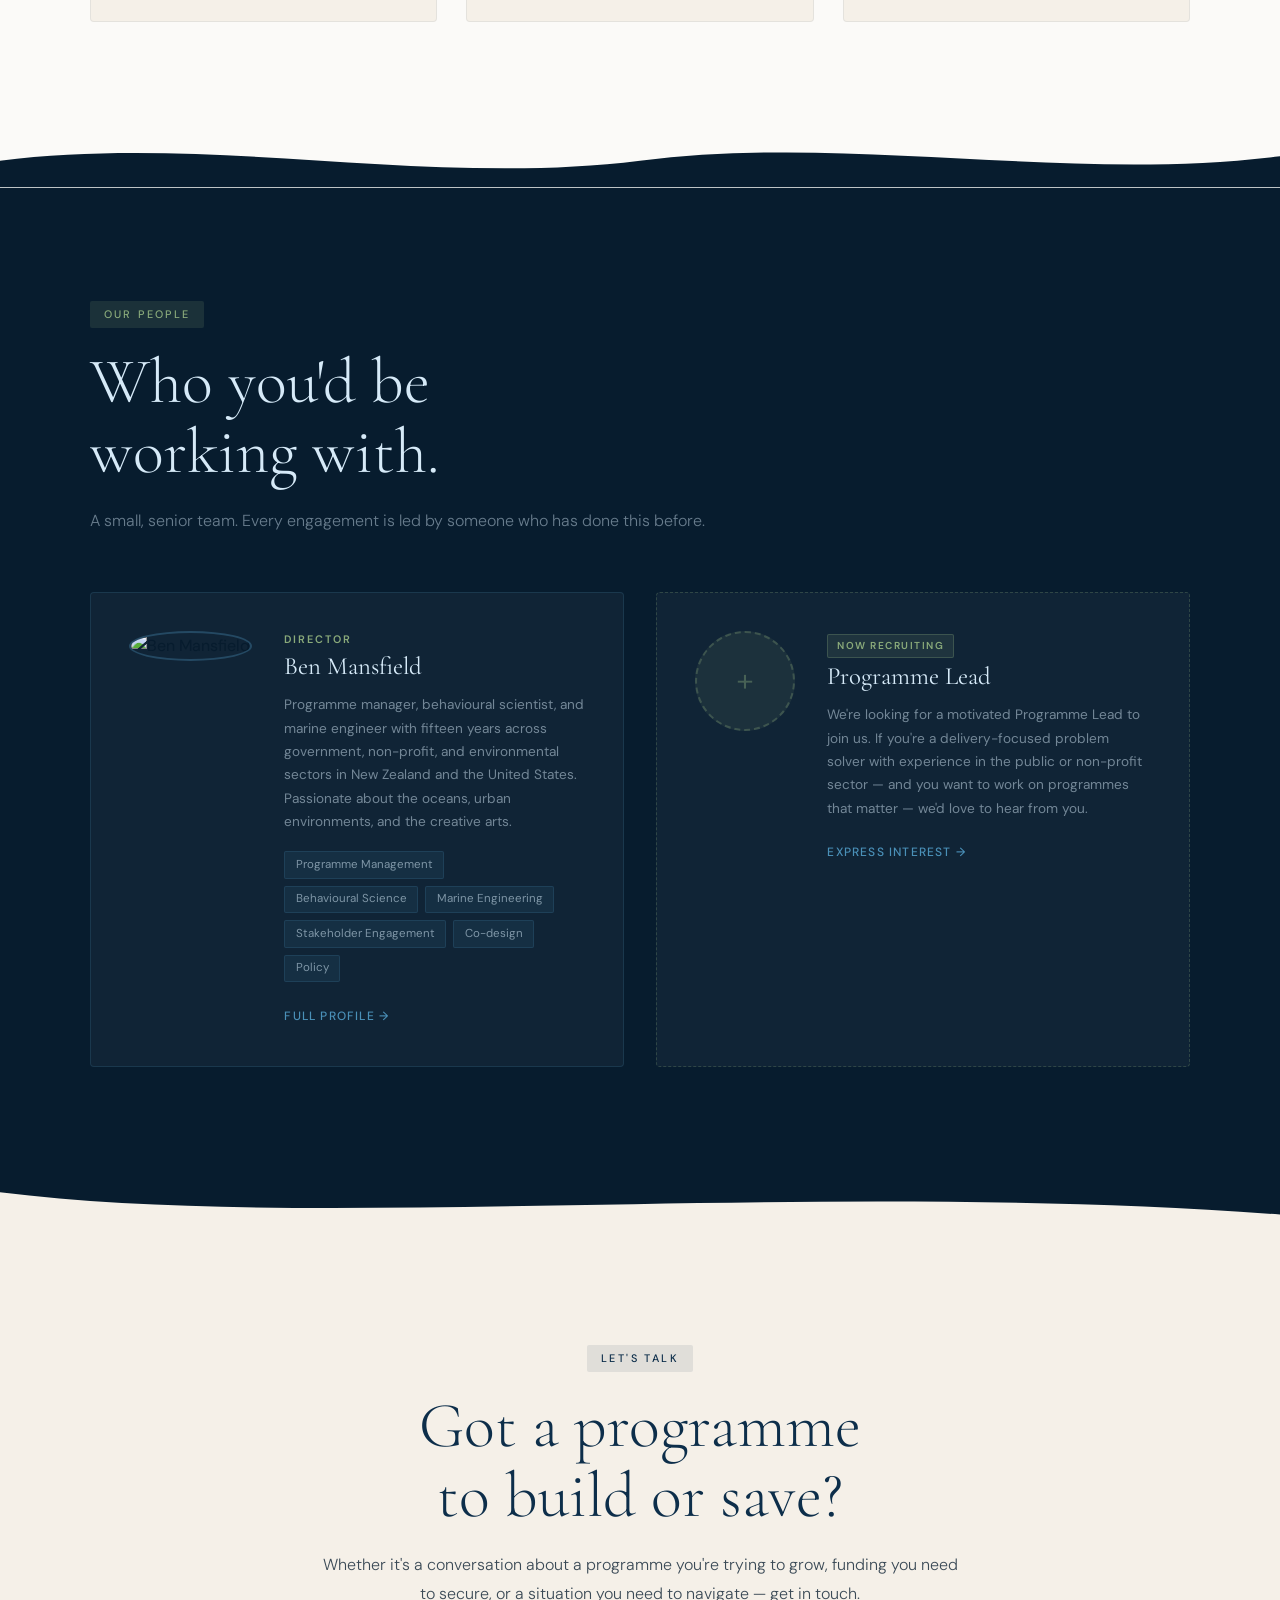
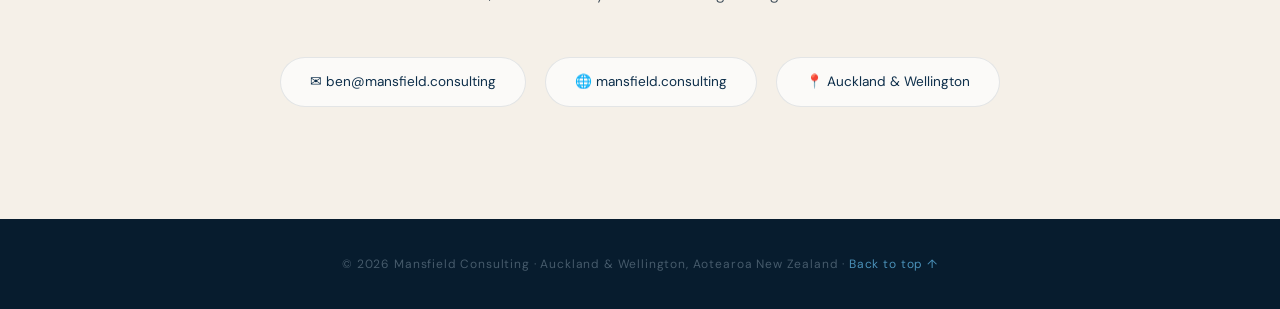
==== commit bd166e64: "Add Mansfield Consulting firm website New consulting-focused homepage replacing personal portfolio: " ====
--- a/index.html
+++ b/index.html
@@ -3,7 +3,7 @@
 <head>
   <meta charset="UTF-8" />
   <meta name="viewport" content="width=device-width, initial-scale=1.0"/>
-  <title>Ben Mansfield</title>
+  <title>Mansfield Consulting</title>
   <link rel="preconnect" href="https://fonts.googleapis.com"/>
   <link rel="preconnect" href="https://fonts.gstatic.com" crossorigin/>
   <link href="https://fonts.googleapis.com/css2?family=Cormorant+Garamond:ital,wght@0,300;0,400;0,600;1,300;1,400&family=DM+Sans:ital,opsz,wght@0,9..40,300;0,9..40,400;0,9..40,500;1,9..40,300&display=swap" rel="stylesheet"/>
@@ -18,7 +18,6 @@
       --moss:      #3b5c3a;
       --fern:      #8aaa7a;
       --sand:      #d4b896;
-      --driftwood: #a07850;
       --cream:     #f5f0e8;
       --white:     #fbfaf8;
       --font-display: 'Cormorant Garamond', Georgia, serif;
@@ -27,483 +26,279 @@
     *, *::before, *::after { box-sizing: border-box; margin: 0; padding: 0; }
     html { scroll-behavior: smooth; }
     body { background: var(--white); color: var(--deep); font-family: var(--font-body); font-size: 16px; line-height: 1.6; overflow-x: hidden; }
-    nav { position: fixed; top: 0; left: 0; right: 0; z-index: 100; display: flex; align-items: center; justify-content: space-between; padding: 1.2rem 3rem; background: rgba(7,28,46,0.88); backdrop-filter: blur(14px); border-bottom: 1px solid rgba(74,144,184,0.15); }
-    .nav-logo { font-family: var(--font-display); font-size: 1.25rem; font-weight: 300; letter-spacing: 0.12em; color: var(--foam); text-decoration: none; text-transform: uppercase; }
+
+    /* NAV */
+    nav { position: fixed; top: 0; left: 0; right: 0; z-index: 100; display: flex; align-items: center; justify-content: space-between; padding: 1.2rem 3rem; background: rgba(7,28,46,0.92); backdrop-filter: blur(14px); border-bottom: 1px solid rgba(74,144,184,0.15); }
+    .nav-logo { font-family: var(--font-display); font-size: 1.15rem; font-weight: 300; letter-spacing: 0.1em; color: var(--foam); text-decoration: none; text-transform: uppercase; }
+    .nav-logo em { font-style: italic; color: var(--sky); font-weight: 300; }
     .nav-links { display: flex; gap: 2.2rem; list-style: none; }
-    .nav-links a { font-size: 0.74rem; font-weight: 500; letter-spacing: 0.14em; text-transform: uppercase; color: rgba(214,234,248,0.65); text-decoration: none; position: relative; transition: color 0.25s; }
+    .nav-links a { font-size: 0.74rem; font-weight: 500; letter-spacing: 0.14em; text-transform: uppercase; color: rgba(214,234,248,0.6); text-decoration: none; position: relative; transition: color 0.25s; }
     .nav-links a::after { content: ''; position: absolute; bottom: -4px; left: 0; width: 0; height: 1px; background: var(--fern); transition: width 0.3s ease; }
     .nav-links a:hover, .nav-links a.active { color: var(--foam); }
     .nav-links a:hover::after, .nav-links a.active::after { width: 100%; }
-    #hero { min-height: 100vh; position: relative; display: flex; align-items: center; overflow: hidden; background: var(--deep); }
-    .hero-bg { position: absolute; inset: 0; background: radial-gradient(ellipse 80% 60% at 70% 50%, rgba(26,82,118,0.55) 0%, transparent 65%), radial-gradient(ellipse 50% 80% at 10% 80%, rgba(61,92,58,0.4) 0%, transparent 60%), radial-gradient(ellipse 40% 40% at 90% 10%, rgba(74,144,184,0.2) 0%, transparent 55%); }
-    .orb { position: absolute; border-radius: 50%; filter: blur(60px); opacity: 0.18; animation: drift 20s ease-in-out infinite alternate; }
-    .orb-1 { width: 500px; height: 500px; background: var(--sky); top: -100px; right: -80px; animation-duration: 22s; }
-    .orb-2 { width: 340px; height: 340px; background: var(--sage); bottom: 80px; left: -60px; animation-duration: 18s; animation-delay: -8s; }
-    .orb-3 { width: 260px; height: 260px; background: var(--sand); top: 50%; left: 38%; animation-duration: 25s; animation-delay: -4s; }
-    @keyframes drift { from { transform: translate(0,0) scale(1); } to { transform: translate(40px,30px) scale(1.08); } }
-    /* FIX 4: left-anchored layout + larger photo */
-    .hero-inner { position: relative; z-index: 2; width: 100%; max-width: 1100px; padding: 0 3rem; margin: 5rem auto 0; display: flex; align-items: center; justify-content: flex-start; gap: 4rem; }
-    .hero-content { max-width: 520px; flex-shrink: 0; }
-    .hero-eyebrow { font-size: 0.73rem; font-weight: 500; letter-spacing: 0.22em; text-transform: uppercase; color: var(--fern); margin-bottom: 1.2rem; animation: fadeUp 1.1s 0.15s ease both; }
-    .hero-name { font-family: var(--font-display); font-size: clamp(3.6rem, 7vw, 7rem); font-weight: 300; line-height: 1.0; color: var(--foam); letter-spacing: -0.01em; margin-bottom: 1.6rem; animation: fadeUp 1.1s 0.25s ease both; }
-    .hero-name em { font-style: italic; color: var(--sky); }
-    .hero-tagline { font-size: 1.05rem; font-weight: 300; color: rgba(214,234,248,0.68); max-width: 480px; line-height: 1.78; margin-bottom: 2.6rem; animation: fadeUp 1.1s 0.38s ease both; }
-    .hero-cta-row { display: flex; gap: 1.2rem; flex-wrap: wrap; animation: fadeUp 1.1s 0.5s ease both; }
-    @keyframes fadeUp { from { opacity: 0; transform: translateY(36px); } to { opacity: 1; transform: translateY(0); } }
-    .hero-photo-wrap { flex-shrink: 0; position: relative; animation: fadeUp 1.1s 0.4s ease both; }
-    .hero-photo-wrap::before { content: ''; position: absolute; inset: -14px; border-radius: 50%; background: conic-gradient(from 0deg, var(--fern), var(--sky), var(--sage), var(--fern)); opacity: 0.3; filter: blur(18px); animation: drift 18s ease-in-out infinite alternate; }
-    .hero-photo { width: 320px; height: 320px; border-radius: 50%; object-fit: cover; object-position: center top; border: 3px solid rgba(74,144,184,0.4); position: relative; z-index: 1; }
-    .hero-wave { position: absolute; bottom: 0; left: 0; right: 0; height: 200px; overflow: hidden; }
-    .hero-wave svg { width: 200%; height: 100%; animation: waveFlow 14s linear infinite; }
-    @keyframes waveFlow { from { transform: translateX(0); } to { transform: translateX(-50%); } }
+
+    /* SHARED */
+    section { padding: 7rem 3rem; position: relative; }
+    .section-inner { max-width: 1100px; margin: 0 auto; }
+    .section-tag { display: inline-block; font-size: 0.68rem; font-weight: 500; letter-spacing: 0.22em; text-transform: uppercase; margin-bottom: 1.2rem; padding: 0.28rem 0.85rem; border-radius: 2px; }
+    .section-title { font-family: var(--font-display); font-size: clamp(2.4rem, 5vw, 4rem); font-weight: 300; line-height: 1.1; margin-bottom: 1.2rem; }
+    .section-intro { font-size: 1rem; font-weight: 300; line-height: 1.8; max-width: 640px; margin-bottom: 3.5rem; opacity: 0.78; }
+    .wave-divider { display: block; width: 100%; overflow: hidden; line-height: 0; }
+    .wave-divider svg { display: block; }
     .btn-primary { display: inline-block; padding: 0.85rem 2.2rem; background: var(--sage); color: var(--white); font-size: 0.78rem; font-weight: 500; letter-spacing: 0.12em; text-transform: uppercase; text-decoration: none; border-radius: 2px; transition: background 0.25s, transform 0.2s; }
     .btn-primary:hover { background: var(--moss); transform: translateY(-2px); }
     .btn-outline { display: inline-block; padding: 0.85rem 2.2rem; border: 1px solid rgba(74,144,184,0.45); color: var(--foam); font-size: 0.78rem; font-weight: 500; letter-spacing: 0.12em; text-transform: uppercase; text-decoration: none; border-radius: 2px; transition: border-color 0.25s, background 0.25s, transform 0.2s; }
     .btn-outline:hover { border-color: var(--sky); background: rgba(74,144,184,0.1); transform: translateY(-2px); }
-    section { padding: 7rem 3rem; position: relative; }
-    .section-inner { max-width: 1100px; margin: 0 auto; }
-    .section-tag { display: inline-block; font-size: 0.68rem; font-weight: 500; letter-spacing: 0.22em; text-transform: uppercase; margin-bottom: 1.2rem; padding: 0.28rem 0.85rem; border-radius: 2px; }
-    .section-title { font-family: var(--font-display); font-size: clamp(2.4rem, 5vw, 4rem); font-weight: 300; line-height: 1.1; margin-bottom: 1.2rem; }
-    .section-intro { font-size: 1.0rem; font-weight: 300; line-height: 1.8; max-width: 620px; margin-bottom: 3.5rem; opacity: 0.78; }
-    .wave-divider { display: block; width: 100%; overflow: hidden; line-height: 0; }
-    .wave-divider svg { display: block; }
-    .sub-section { margin-bottom: 3.5rem; }
-    .sub-section:last-child { margin-bottom: 0; }
-    .sub-header { display: flex; align-items: center; gap: 1rem; margin-bottom: 2rem; padding-bottom: 0.8rem; border-bottom: 2px solid rgba(13,46,74,0.12); }
-    .sub-header-num { font-family: var(--font-display); font-size: 2rem; font-weight: 300; color: rgba(13,46,74,0.15); line-height: 1; flex-shrink: 0; width: 2.4rem; }
-    .sub-header-text h3 { font-family: var(--font-display); font-size: 1.55rem; font-weight: 400; color: var(--ocean); line-height: 1.1; }
-    .sub-header-text p { font-size: 0.74rem; font-weight: 500; letter-spacing: 0.12em; text-transform: uppercase; color: var(--sage); margin-top: 0.18rem; }
-    .sub-header-dark { border-bottom-color: rgba(74,144,184,0.22); }
-    .sub-header-dark .sub-header-num { color: rgba(74,144,184,0.22); }
-    .sub-header-dark .sub-header-text h3 { color: var(--foam); }
-    .sub-header-dark .sub-header-text p { color: var(--sky); }
-    /* CONSULTING */
-    #consulting { background: var(--cream); }
-    #consulting .section-tag { background: rgba(13,46,74,0.1); color: var(--ocean); }
-    #consulting .section-title { color: var(--ocean); }
-
-    .consulting-layout { display: grid; grid-template-columns: 1fr 340px; gap: 4rem; align-items: start; }
-
-    /* Sticky stats panel */
-    .consulting-stats { position: sticky; top: 6rem; display: flex; flex-direction: column; gap: 1rem; }
-    .stat-card { background: var(--white); border: 1px solid rgba(13,46,74,0.09); border-radius: 4px; padding: 1.5rem 1.7rem; transition: box-shadow 0.25s, transform 0.2s; }
-    .stat-card:hover { box-shadow: 0 8px 28px rgba(13,46,74,0.09); transform: translateY(-2px); }
-    .stat-card-num { font-family: var(--font-display); font-size: 3rem; font-weight: 300; color: var(--ocean); line-height: 1; margin-bottom: 0.25rem; }
-    .stat-card-num em { font-style: italic; color: var(--sky); }
-    .stat-card-label { font-size: 0.75rem; font-weight: 500; color: var(--sage); letter-spacing: 0.1em; text-transform: uppercase; margin-bottom: 0.35rem; }
-    .stat-card-desc { font-size: 0.79rem; color: #777; line-height: 1.6; }
-    .stat-card-dark { background: var(--ocean); border-color: transparent; }
-    .stat-card-dark .stat-card-num { color: var(--sky); }
-    .stat-card-dark .stat-card-label { color: rgba(214,234,248,0.5); }
-    .stat-card-dark .stat-card-desc { color: rgba(214,234,248,0.4); }
-    .org-group { margin-bottom: 1.8rem; }
-    .org-group:last-child { margin-bottom: 0; }
-    .org-group-header { display: flex; align-items: baseline; gap: 0.7rem; padding: 0.65rem 1rem; background: rgba(13,46,74,0.06); border-left: 3px solid var(--sky); border-radius: 0 2px 2px 0; }
-    .org-group-header h4 { font-family: var(--font-display); font-size: 1.1rem; font-weight: 400; color: var(--ocean); }
-    .org-group-header span { font-size: 0.7rem; font-weight: 500; letter-spacing: 0.1em; text-transform: uppercase; color: var(--sky); margin-left: auto; }
-    .nested-roles { padding-left: 1rem; border-left: 1px solid rgba(13,46,74,0.1); }
-    .nested-role { padding: 1.1rem 0 1.1rem 1rem; border-bottom: 1px solid rgba(13,46,74,0.06); position: relative; }
-    .nested-role:last-child { border-bottom: none; }
-    .nested-role::before { content: ''; position: absolute; left: -1px; top: 1.55rem; width: 8px; height: 1px; background: rgba(13,46,74,0.18); }
-    .tl-role { font-family: var(--font-display); font-size: 1.15rem; font-weight: 400; color: var(--ocean); margin-bottom: 0.15rem; }
-    .tl-date { font-size: 0.72rem; color: #aaa; margin-bottom: 0.7rem; }
-    .tl-body { font-size: 0.87rem; color: #555; line-height: 1.72; }
-    .tl-body ul { margin-top: 0.5rem; padding-left: 1.1rem; }
-    .tl-body ul li { margin-bottom: 0.3rem; }
-    .nested-role .tl-role { font-size: 1.05rem; }
-    /* FIX 2: 3-col grid for boxes at bottom of consulting */
-    .consulting-boxes { display: grid; grid-template-columns: 1fr 1fr 1fr; gap: 1.6rem; margin-top: 3.5rem; }
-    .sidebar-block { background: var(--white); border: 1px solid rgba(13,46,74,0.09); border-radius: 4px; padding: 2rem; transition: box-shadow 0.25s; }
-    .sidebar-block:hover { box-shadow: 0 10px 30px rgba(13,46,74,0.08); }
-    .sidebar-block h3 { font-family: var(--font-display); font-size: 1.1rem; font-weight: 400; color: var(--ocean); margin-bottom: 1rem; padding-bottom: 0.6rem; border-bottom: 1px solid rgba(13,46,74,0.07); }
-    .skill-tags { display: flex; flex-wrap: wrap; gap: 0.5rem; }
-    .skill-tag { font-size: 0.75rem; padding: 0.28rem 0.72rem; border-radius: 2px; background: rgba(13,46,74,0.06); color: var(--ocean); border: 1px solid rgba(13,46,74,0.09); }
-    .award-item { display: flex; align-items: flex-start; gap: 0.9rem; margin-bottom: 1rem; }
-    .award-item:last-child { margin-bottom: 0; }
-    .award-icon { font-size: 1.3rem; flex-shrink: 0; }
-    .award-body h4 { font-size: 0.87rem; font-weight: 500; color: var(--ocean); margin-bottom: 0.12rem; }
-    .award-body p { font-size: 0.79rem; color: #777; line-height: 1.55; }
-    /* SCIENCE */
-    #science { background: var(--ocean); }
-    #science .section-tag { background: rgba(74,144,184,0.18); color: var(--sky); }
-    #science .section-title { color: var(--foam); }
-    #science .section-intro { color: rgba(214,234,248,0.68); }
-    .science-grid { display: grid; grid-template-columns: repeat(auto-fit, minmax(290px, 1fr)); gap: 1.8rem; margin-bottom: 0; }
-    .sci-card { background: rgba(255,255,255,0.04); border: 1px solid rgba(74,144,184,0.2); border-radius: 4px; padding: 2.2rem; transition: background 0.25s, border-color 0.25s, transform 0.25s; }
-    .sci-card:hover { background: rgba(74,144,184,0.1); border-color: rgba(74,144,184,0.45); transform: translateY(-4px); }
-    .sci-card-icon { font-size: 1.8rem; margin-bottom: 0.9rem; }
-    .sci-meta { font-size: 0.72rem; font-weight: 500; letter-spacing: 0.1em; text-transform: uppercase; color: var(--sky); margin-bottom: 0.6rem; }
-    .sci-card h3 { font-family: var(--font-display); font-size: 1.25rem; font-weight: 400; color: var(--foam); margin-bottom: 0.6rem; }
-    .sci-card p { font-size: 0.87rem; color: rgba(214,234,248,0.58); line-height: 1.7; }
-    .comms-strip { display: grid; grid-template-columns: repeat(auto-fit, minmax(220px, 1fr)); gap: 1.2rem; margin-top: 1.6rem; }
-    .comm-chip { display: flex; align-items: flex-start; gap: 0.9rem; padding: 1.3rem 1.5rem; background: rgba(255,255,255,0.03); border: 1px solid rgba(74,144,184,0.15); border-radius: 4px; transition: background 0.22s, border-color 0.22s; }
-    .comm-chip:hover { background: rgba(74,144,184,0.08); border-color: rgba(74,144,184,0.35); }
-    .comm-chip-icon { font-size: 1.3rem; flex-shrink: 0; }
-    .comm-chip-text h4 { font-size: 0.87rem; font-weight: 500; color: var(--foam); margin-bottom: 0.18rem; }
-    .comm-chip-text p { font-size: 0.77rem; color: rgba(214,234,248,0.45); line-height: 1.55; }
-    /* MARINE — FIX 3: bg shape behind content */
-    #marine { background: var(--white); position: relative; }
-    .marine-bg-shape { position: absolute; top: 0; right: 0; width: 42%; height: 100%; background: linear-gradient(135deg, var(--foam) 0%, rgba(26,82,118,0.05) 100%); clip-path: polygon(18% 0%, 100% 0%, 100% 100%, 0% 100%); pointer-events: none; z-index: 0; }
-    #marine .section-inner { position: relative; z-index: 1; }
-    #marine .section-tag { background: rgba(26,82,118,0.1); color: var(--tide); }
-    #marine .section-title { color: var(--ocean); }
-    .marine-timeline { display: grid; grid-template-columns: 1fr 1fr; gap: 0 3rem; margin-bottom: 4rem; }
-    .mtl-item { padding-bottom: 2rem; margin-bottom: 2rem; border-bottom: 1px solid rgba(13,46,74,0.07); }
-    .mtl-item:nth-last-child(-n+2) { border-bottom: none; margin-bottom: 0; }
-    .mtl-role { font-family: var(--font-display); font-size: 1.08rem; font-weight: 400; color: var(--ocean); }
-    .mtl-org { font-size: 0.74rem; font-weight: 500; letter-spacing: 0.08em; color: var(--tide); text-transform: uppercase; }
-    .mtl-date { font-size: 0.72rem; color: #aaa; margin: 0.1rem 0 0.55rem; }
-    .mtl-body { font-size: 0.86rem; color: #555; line-height: 1.68; }
-    .marine-certs { display: grid; grid-template-columns: repeat(auto-fit, minmax(280px, 1fr)); gap: 1.6rem; }
-    .cert-block { background: var(--cream); border-radius: 4px; padding: 1.8rem; border: 1px solid rgba(13,46,74,0.07); }
-    .cert-block h3 { font-family: var(--font-display); font-size: 1.05rem; font-weight: 400; color: var(--ocean); margin-bottom: 1rem; padding-bottom: 0.55rem; border-bottom: 1px solid rgba(13,46,74,0.08); }
-    .cert-list { list-style: none; }
-    .cert-list li { display: flex; justify-content: space-between; align-items: baseline; padding: 0.38rem 0; border-bottom: 1px solid rgba(13,46,74,0.05); font-size: 0.83rem; color: var(--ocean); }
-    .cert-list li:last-child { border-bottom: none; }
-    .cert-year { font-size: 0.7rem; color: #aaa; flex-shrink: 0; margin-left: 0.8rem; }
-    .stats-grid { display: grid; grid-template-columns: 1fr 1fr; gap: 1rem; }
-    .stat-item { text-align: center; padding: 1.2rem; background: var(--ocean); border-radius: 4px; }
-    .stat-num { font-family: var(--font-display); font-size: 2.5rem; font-weight: 300; color: var(--sky); line-height: 1; }
-    .stat-label { font-size: 0.72rem; font-weight: 300; color: rgba(214,234,248,0.5); margin-top: 0.28rem; letter-spacing: 0.05em; }
-    /* MUSIC */
-    #music { background: var(--deep); overflow: hidden; }
-    .music-bg { position: absolute; inset: 0; background: radial-gradient(ellipse 70% 50% at 80% 60%, rgba(93,122,90,0.22) 0%, transparent 60%), radial-gradient(ellipse 50% 70% at 20% 30%, rgba(26,82,118,0.3) 0%, transparent 60%); pointer-events: none; }
-    #music .section-tag { background: rgba(138,170,122,0.18); color: var(--fern); }
-    #music .section-title { color: var(--cream); }
-    #music .section-intro { color: rgba(245,240,232,0.58); max-width: 620px; }
-
-    /* Floating performance photo */
-    .music-header { position: relative; }
-    .music-photo {
-      position: absolute;
-      top: -2rem;
-      right: 8rem;
-      width: 320px;
-      height: 400px;
-      object-fit: cover;
-      object-position: center;
-      border-radius: 8px;
-      opacity: 0.8;
-      z-index: 0;
-      mask-image: radial-gradient(ellipse 70% 80% at 50% 40%, rgba(0,0,0,0.95) 20%, rgba(0,0,0,0.6) 60%, transparent 100%);
-      -webkit-mask-image: radial-gradient(ellipse 70% 80% at 50% 40%, rgba(0,0,0,0.95) 20%, rgba(0,0,0,0.6) 60%, transparent 100%);
-      animation: fadeUp 1.2s 0.3s ease both;
-    }
-    .music-layout { display: grid; grid-template-columns: 1fr 1fr; gap: 4rem; align-items: start; }
-    .instruments-showcase { display: flex; flex-direction: column; gap: 1rem; }
-    .instr-card { display: flex; align-items: center; gap: 1.4rem; padding: 1.4rem 1.6rem; background: rgba(255,255,255,0.04); border: 1px solid rgba(138,170,122,0.15); border-radius: 4px; transition: background 0.25s, border-color 0.25s, transform 0.2s; }
-    .instr-card:hover { background: rgba(138,170,122,0.1); border-color: rgba(138,170,122,0.38); transform: translateX(5px); }
-    .instr-icon { font-size: 1.8rem; flex-shrink: 0; }
-    .instr-body h4 { font-family: var(--font-display); font-size: 1.2rem; font-weight: 400; color: var(--cream); margin-bottom: 0.18rem; }
-    .instr-body p { font-size: 0.81rem; color: rgba(245,240,232,0.45); line-height: 1.55; }
-    .music-context { position: relative; z-index: 1; padding-top: 2rem; }
-    .genre-label { font-size: 0.68rem; font-weight: 500; letter-spacing: 0.2em; text-transform: uppercase; color: var(--fern); margin-bottom: 0.9rem; display: block; }
-    .genre-pills { display: flex; flex-wrap: wrap; gap: 0.55rem; }
-    .genre-pill { padding: 0.38rem 1rem; border-radius: 100px; font-size: 0.77rem; font-weight: 300; letter-spacing: 0.05em; border: 1px solid rgba(138,170,122,0.25); color: rgba(245,240,232,0.62); transition: background 0.2s, color 0.2s; cursor: default; }
-    .genre-pill:hover { background: rgba(138,170,122,0.15); color: var(--fern); }
+    .reveal { opacity: 0; transform: translateY(26px); transition: opacity 0.65s ease, transform 0.65s ease; }
+    .reveal.visible { opacity: 1; transform: none; }
+
+    /* HERO */
+    #hero { min-height: 100vh; display: flex; align-items: center; background: var(--deep); position: relative; overflow: hidden; }
+    .hero-bg { position: absolute; inset: 0; background: radial-gradient(ellipse 70% 60% at 80% 40%, rgba(26,82,118,0.45) 0%, transparent 65%), radial-gradient(ellipse 50% 70% at 5% 90%, rgba(61,92,58,0.35) 0%, transparent 60%), radial-gradient(ellipse 40% 40% at 95% 5%, rgba(74,144,184,0.18) 0%, transparent 55%); }
+    .orb { position: absolute; border-radius: 50%; filter: blur(70px); opacity: 0.14; animation: drift 22s ease-in-out infinite alternate; }
+    .orb-1 { width: 600px; height: 600px; background: var(--sky); top: -150px; right: -100px; animation-duration: 24s; }
+    .orb-2 { width: 380px; height: 380px; background: var(--sage); bottom: 60px; left: -80px; animation-duration: 19s; animation-delay: -9s; }
+    @keyframes drift { from { transform: translate(0,0) scale(1); } to { transform: translate(40px,28px) scale(1.07); } }
+    .hero-inner { position: relative; z-index: 2; width: 100%; max-width: 1100px; padding: 0 3rem; margin: 5rem auto 0; }
+    .hero-eyebrow { font-size: 0.72rem; font-weight: 500; letter-spacing: 0.22em; text-transform: uppercase; color: var(--fern); margin-bottom: 1.4rem; animation: fadeUp 1.1s 0.1s ease both; }
+    .hero-wordmark { font-family: var(--font-display); font-size: clamp(4rem, 8vw, 8.5rem); font-weight: 300; line-height: 0.95; color: var(--foam); letter-spacing: -0.02em; margin-bottom: 0.15em; animation: fadeUp 1.1s 0.2s ease both; }
+    .hero-wordmark em { font-style: italic; color: var(--sky); display: block; }
+    .hero-tagline { font-size: clamp(1.1rem, 2vw, 1.35rem); font-weight: 300; color: rgba(214,234,248,0.7); max-width: 560px; line-height: 1.65; margin-bottom: 0.7rem; animation: fadeUp 1.1s 0.35s ease both; }
+    .hero-location { font-size: 0.75rem; font-weight: 500; letter-spacing: 0.16em; text-transform: uppercase; color: rgba(214,234,248,0.35); margin-bottom: 2.8rem; animation: fadeUp 1.1s 0.42s ease both; }
+    .hero-cta-row { display: flex; gap: 1.2rem; flex-wrap: wrap; animation: fadeUp 1.1s 0.5s ease both; }
+    @keyframes fadeUp { from { opacity: 0; transform: translateY(32px); } to { opacity: 1; transform: translateY(0); } }
+    .hero-wave { position: absolute; bottom: 0; left: 0; right: 0; height: 180px; overflow: hidden; }
+    .hero-wave svg { width: 200%; height: 100%; animation: waveFlow 14s linear infinite; }
+    @keyframes waveFlow { from { transform: translateX(0); } to { transform: translateX(-50%); } }
+
+    /* ABOUT */
+    #about { background: var(--cream); }
+    #about .section-tag { background: rgba(13,46,74,0.09); color: var(--ocean); }
+    #about .section-title { color: var(--ocean); }
+    .about-layout { display: grid; grid-template-columns: 1fr 1fr; gap: 5rem; align-items: start; margin-bottom: 4rem; }
+    .about-lead { font-family: var(--font-display); font-size: clamp(1.4rem, 2.5vw, 2rem); font-weight: 300; line-height: 1.4; color: var(--ocean); margin-bottom: 1.6rem; }
+    .about-body { font-size: 0.95rem; font-weight: 300; line-height: 1.85; color: #444; }
+    .about-body p + p { margin-top: 1em; }
+    .client-grid { display: grid; grid-template-columns: repeat(3, 1fr); gap: 1.4rem; }
+    .client-card { background: var(--white); border: 1px solid rgba(13,46,74,0.09); border-radius: 4px; padding: 2rem 1.8rem; transition: box-shadow 0.25s, transform 0.2s; }
+    .client-card:hover { box-shadow: 0 8px 28px rgba(13,46,74,0.09); transform: translateY(-3px); }
+    .client-icon { font-size: 1.6rem; display: block; margin-bottom: 0.9rem; }
+    .client-card h3 { font-family: var(--font-display); font-size: 1.3rem; font-weight: 400; color: var(--ocean); margin-bottom: 0.6rem; }
+    .client-card p { font-size: 0.85rem; color: #666; line-height: 1.65; }
+    .client-type-tag { display: inline-block; font-size: 0.65rem; font-weight: 600; letter-spacing: 0.14em; text-transform: uppercase; padding: 0.22rem 0.65rem; border-radius: 2px; margin-bottom: 0.8rem; }
+    .tag-govt { background: rgba(13,46,74,0.09); color: var(--ocean); }
+    .tag-nonprofit { background: rgba(93,122,90,0.12); color: var(--moss); }
+    .tag-community { background: rgba(26,82,118,0.1); color: var(--tide); }
+
+    /* SERVICES */
+    #services { background: var(--ocean); }
+    #services .section-tag { background: rgba(74,144,184,0.18); color: var(--sky); }
+    #services .section-title { color: var(--foam); }
+    #services .section-intro { color: rgba(214,234,248,0.65); }
+    .services-grid { display: grid; grid-template-columns: 1fr 1fr; gap: 1.6rem; margin-bottom: 4rem; }
+    .service-card { background: rgba(255,255,255,0.04); border: 1px solid rgba(74,144,184,0.2); border-radius: 4px; padding: 2.4rem; transition: background 0.25s, border-color 0.25s, transform 0.25s; }
+    .service-card:hover { background: rgba(74,144,184,0.1); border-color: rgba(74,144,184,0.4); transform: translateY(-4px); }
+    .service-num { font-family: var(--font-display); font-size: 3.5rem; font-weight: 300; color: rgba(74,144,184,0.2); line-height: 1; margin-bottom: 1rem; }
+    .service-card h3 { font-family: var(--font-display); font-size: 1.45rem; font-weight: 400; color: var(--foam); margin-bottom: 0.7rem; }
+    .service-card p { font-size: 0.87rem; color: rgba(214,234,248,0.55); line-height: 1.72; }
+    .sectors-block { border-top: 1px solid rgba(74,144,184,0.18); padding-top: 2.8rem; }
+    .sectors-block h3 { font-family: var(--font-display); font-size: 1.1rem; font-weight: 300; letter-spacing: 0.08em; text-transform: uppercase; color: rgba(214,234,248,0.45); margin-bottom: 1.2rem; }
+    .sector-tags { display: flex; flex-wrap: wrap; gap: 0.7rem; }
+    .sector-tag { padding: 0.45rem 1.1rem; border: 1px solid rgba(74,144,184,0.28); border-radius: 100px; font-size: 0.8rem; font-weight: 300; color: rgba(214,234,248,0.65); letter-spacing: 0.03em; transition: border-color 0.2s, color 0.2s; }
+    .sector-tag:hover { border-color: var(--sky); color: var(--foam); }
+
+    /* WORK */
+    #work { background: var(--white); }
+    #work .section-tag { background: rgba(13,46,74,0.08); color: var(--ocean); }
+    #work .section-title { color: var(--ocean); }
+    .work-grid { display: grid; grid-template-columns: repeat(3, 1fr); gap: 1.8rem; }
+    .work-card { background: var(--cream); border: 1px solid rgba(13,46,74,0.07); border-radius: 4px; padding: 2.2rem; display: flex; flex-direction: column; gap: 1rem; transition: box-shadow 0.25s, transform 0.2s; }
+    .work-card:hover { box-shadow: 0 10px 32px rgba(13,46,74,0.1); transform: translateY(-4px); }
+    .work-card-header { display: flex; flex-direction: column; gap: 0.4rem; padding-bottom: 1rem; border-bottom: 1px solid rgba(13,46,74,0.08); }
+    .work-client { font-size: 0.72rem; font-weight: 500; letter-spacing: 0.1em; text-transform: uppercase; color: var(--sky); }
+    .work-card h3 { font-family: var(--font-display); font-size: 1.3rem; font-weight: 400; color: var(--ocean); line-height: 1.2; }
+    .work-card p { font-size: 0.86rem; color: #555; line-height: 1.7; flex: 1; }
+    .work-stats { display: flex; gap: 1.2rem; flex-wrap: wrap; padding-top: 1rem; border-top: 1px solid rgba(13,46,74,0.07); margin-top: auto; }
+    .work-stat-item { display: flex; flex-direction: column; }
+    .stat-n { font-family: var(--font-display); font-size: 1.7rem; font-weight: 300; color: var(--ocean); line-height: 1; }
+    .stat-n em { font-style: normal; font-size: 0.8em; color: var(--sky); }
+    .stat-l { font-size: 0.68rem; font-weight: 500; letter-spacing: 0.08em; text-transform: uppercase; color: #999; margin-top: 0.15rem; }
+
+    /* PEOPLE */
+    #people { background: var(--deep); }
+    #people .section-tag { background: rgba(138,170,122,0.15); color: var(--fern); }
+    #people .section-title { color: var(--foam); }
+    #people .section-intro { color: rgba(214,234,248,0.6); }
+    .people-grid { display: grid; grid-template-columns: 1fr 1fr; gap: 2rem; }
+    .person-card { background: rgba(255,255,255,0.04); border: 1px solid rgba(74,144,184,0.18); border-radius: 4px; padding: 2.4rem; display: flex; gap: 2rem; align-items: flex-start; transition: background 0.25s, border-color 0.25s; }
+    .person-card:hover { background: rgba(74,144,184,0.07); border-color: rgba(74,144,184,0.32); }
+    .person-card--ghost { border-style: dashed; border-color: rgba(138,170,122,0.25); }
+    .person-card--ghost:hover { background: rgba(138,170,122,0.05); border-color: rgba(138,170,122,0.4); }
+    .person-photo-wrap { flex-shrink: 0; }
+    .person-photo { width: 100px; height: 100px; border-radius: 50%; object-fit: cover; object-position: center top; border: 2px solid rgba(74,144,184,0.35); }
+    .person-photo-placeholder { width: 100px; height: 100px; border-radius: 50%; background: rgba(138,170,122,0.1); border: 2px dashed rgba(138,170,122,0.3); display: flex; align-items: center; justify-content: center; font-size: 2rem; color: rgba(138,170,122,0.4); font-weight: 300; }
+    .person-role { font-size: 0.68rem; font-weight: 600; letter-spacing: 0.18em; text-transform: uppercase; color: var(--fern); margin-bottom: 0.3rem; }
+    .person-name { font-family: var(--font-display); font-size: 1.55rem; font-weight: 400; color: var(--foam); margin-bottom: 0.8rem; line-height: 1.1; }
+    .person-bio { font-size: 0.85rem; color: rgba(214,234,248,0.5); line-height: 1.72; margin-bottom: 1.1rem; }
+    .person-tags { display: flex; flex-wrap: wrap; gap: 0.45rem; margin-bottom: 1.2rem; }
+    .person-tag { font-size: 0.72rem; padding: 0.22rem 0.65rem; border-radius: 2px; background: rgba(74,144,184,0.1); color: rgba(214,234,248,0.55); border: 1px solid rgba(74,144,184,0.18); }
+    .person-link { font-size: 0.75rem; font-weight: 500; letter-spacing: 0.1em; text-transform: uppercase; color: var(--sky); text-decoration: none; transition: color 0.2s; }
+    .person-link:hover { color: var(--foam); }
+    .recruiting-badge { display: inline-block; font-size: 0.63rem; font-weight: 600; letter-spacing: 0.15em; text-transform: uppercase; color: var(--fern); background: rgba(138,170,122,0.12); border: 1px solid rgba(138,170,122,0.28); padding: 0.2rem 0.55rem; border-radius: 2px; margin-bottom: 0.3rem; }
+
     /* CONTACT */
     #contact { background: var(--cream); text-align: center; }
     #contact .section-tag { background: rgba(13,46,74,0.09); color: var(--ocean); }
     #contact .section-title { color: var(--ocean); }
-    #contact .section-intro { margin: 0 auto 3rem; text-align: center; }
+    #contact .section-intro { margin: 0 auto 3rem; }
     .contact-grid { display: flex; justify-content: center; gap: 1.2rem; flex-wrap: wrap; }
     .contact-chip { display: flex; align-items: center; gap: 0.6rem; padding: 0.85rem 1.8rem; background: var(--white); border: 1px solid rgba(13,46,74,0.1); border-radius: 100px; font-size: 0.85rem; color: var(--ocean); text-decoration: none; transition: background 0.25s, border-color 0.25s, transform 0.2s, box-shadow 0.25s; }
-    .contact-chip:hover { background: var(--ocean); color: var(--foam); border-color: var(--ocean); transform: translateY(-3px); box-shadow: 0 10px 24px rgba(13,46,74,0.18); }
-    footer { background: var(--deep); color: rgba(214,234,248,0.35); text-align: center; padding: 2.2rem 3rem; font-size: 0.75rem; letter-spacing: 0.07em; }
+    .contact-chip:hover { background: var(--ocean); color: var(--foam); border-color: var(--ocean); transform: translateY(-3px); box-shadow: 0 10px 24px rgba(13,46,74,0.16); }
+    .contact-chip--static:hover { background: var(--white); color: var(--ocean); border-color: rgba(13,46,74,0.1); transform: none; box-shadow: none; cursor: default; }
+
+    footer { background: var(--deep); color: rgba(214,234,248,0.3); text-align: center; padding: 2.2rem 3rem; font-size: 0.75rem; letter-spacing: 0.07em; }
     footer a { color: var(--sky); text-decoration: none; }
     footer a:hover { color: var(--foam); }
-    .reveal { opacity: 0; transform: translateY(26px); transition: opacity 0.65s ease, transform 0.65s ease; }
-    .reveal.visible { opacity: 1; transform: none; }
-    @media (max-width: 860px) {
-      .consulting-boxes { grid-template-columns: 1fr; }
-      .consulting-layout { grid-template-columns: 1fr; }
-      .music-layout { grid-template-columns: 1fr; gap: 2.5rem; }
-      .music-photo { display: none; }
-      .marine-bg-shape { display: none; }
-      .marine-timeline { grid-template-columns: 1fr; }
-      .hero-inner { flex-direction: column-reverse; align-items: flex-start; padding: 0 1.4rem; gap: 2rem; }
-      .hero-photo { width: 200px; height: 200px; }
+
+    /* RESPONSIVE */
+    @media (max-width: 900px) {
+      .about-layout { grid-template-columns: 1fr; gap: 2.5rem; }
+      .client-grid { grid-template-columns: 1fr; }
+      .services-grid { grid-template-columns: 1fr; }
+      .work-grid { grid-template-columns: 1fr; }
+      .people-grid { grid-template-columns: 1fr; }
     }
     @media (max-width: 640px) {
       nav { padding: 1rem 1.4rem; }
       .nav-links { gap: 1rem; }
-      .nav-links a { font-size: 0.65rem; letter-spacing: 0.1em; }
+      .nav-links a { font-size: 0.65rem; }
       section { padding: 4.5rem 1.4rem; }
+      .hero-inner { padding: 0 1.4rem; }
+      .person-card { flex-direction: column; gap: 1.4rem; }
     }
   </style>
 </head>
 <body>
 
 <nav id="main-nav">
-  <a href="#hero" class="nav-logo">Ben Mansfield</a>
+  <a href="#hero" class="nav-logo">Mansfield <em>Consulting</em></a>
   <ul class="nav-links">
-    <li><a href="#consulting">Consulting</a></li>
-    <li><a href="#science">Science</a></li>
-    <li><a href="#marine">Marine</a></li>
-    <li><a href="#music">Music</a></li>
+    <li><a href="#about">About</a></li>
+    <li><a href="#services">What We Do</a></li>
+    <li><a href="#work">Our Work</a></li>
+    <li><a href="#people">Our People</a></li>
     <li><a href="#contact">Contact</a></li>
   </ul>
 </nav>
 
+<!-- HERO -->
 <section id="hero">
   <div class="hero-bg"></div>
   <div class="orb orb-1"></div>
   <div class="orb orb-2"></div>
-  <div class="orb orb-3"></div>
   <div class="hero-inner">
-    <div class="hero-content">
-      <p class="hero-eyebrow">Programme Manager · Behavioural Scientist · Marine Engineer · Musician</p>
-      <h1 class="hero-name">Ben<br><em>Mansfield</em></h1>
-      <p class="hero-tagline">Passionate about the oceans, urban environments, and the creative arts.</p>
-      <div class="hero-cta-row">
-        <a href="#consulting" class="btn-primary">Explore Work</a>
-        <a href="#contact" class="btn-outline">Get in Touch</a>
-      </div>
-    </div>
-    <div class="hero-photo-wrap">
-      <img src="https://raw.githubusercontent.com/bopde/mansfield/main/linkedin.jpg" alt="Ben Mansfield" class="hero-photo" crossorigin="anonymous"/>
+    <p class="hero-eyebrow">Programme Management · Marine, Environment &amp; Urban</p>
+    <h1 class="hero-wordmark">Mansfield<em>Consulting</em></h1>
+    <p class="hero-tagline">We help good programmes get funded,<br>get built, and keep running.</p>
+    <p class="hero-location">Auckland &amp; Wellington · Est. 2026</p>
+    <div class="hero-cta-row">
+      <a href="#work" class="btn-primary">Our Work</a>
+      <a href="#contact" class="btn-outline">Let's Talk</a>
     </div>
   </div>
   <div class="hero-wave">
-    <svg viewBox="0 0 1440 200" preserveAspectRatio="none" xmlns="http://www.w3.org/2000/svg">
-      <path d="M0,100 C180,170 360,30 540,100 C720,170 900,30 1080,100 C1260,170 1440,30 1440,100 L1440,200 L0,200 Z" fill="rgba(245,240,232,0.06)"/>
-      <path d="M0,140 C200,90 400,190 600,140 C800,90 1000,190 1200,140 C1340,110 1400,155 1440,140 L1440,200 L0,200 Z" fill="rgba(245,240,232,0.04)"/>
+    <svg viewBox="0 0 1440 180" preserveAspectRatio="none" xmlns="http://www.w3.org/2000/svg">
+      <path d="M0,90 C180,150 360,30 540,90 C720,150 900,30 1080,90 C1260,150 1440,30 1440,90 L1440,180 L0,180 Z" fill="rgba(245,240,232,0.05)"/>
+      <path d="M0,130 C200,80 400,170 600,130 C800,90 1000,170 1200,130 C1340,105 1400,148 1440,130 L1440,180 L0,180 Z" fill="rgba(245,240,232,0.03)"/>
     </svg>
   </div>
 </section>
 
 <span class="wave-divider"><svg viewBox="0 0 1440 60" preserveAspectRatio="none" xmlns="http://www.w3.org/2000/svg" style="background:var(--deep);"><path d="M0,0 C360,60 1080,0 1440,40 L1440,60 L0,60 Z" fill="var(--cream)"/></svg></span>
 
-<section id="consulting">
+<!-- ABOUT / WHO WE ARE -->
+<section id="about">
   <div class="section-inner">
     <div class="reveal">
-      <span class="section-tag">Consulting &amp; Programme Management</span>
-      <h2 class="section-title">Strategy, Delivery<br>&amp; Stakeholder Leadership</h2>
-      <p class="section-intro">From a world-first network of community bike spaces to city-wide behavioural change programmes — taking complex, multi-stakeholder projects from idea through to lasting impact.</p>
-    </div>
-
-    <div class="consulting-layout">
-    <!-- LEFT: role sub-sections -->
-    <div>
-
-    <!-- 1. Programme Management -->
-    <div class="sub-section reveal">
-      <div class="sub-header">
-        <span class="sub-header-num">1</span>
-        <div class="sub-header-text"><h3>Programme Management</h3><p>End-to-end project delivery</p></div>
-      </div>
-      <div class="org-group">
-        <div class="org-group-header"><h4>Auckland Transport</h4><span>Auckland, NZ</span></div>
-        <div class="nested-roles">
-          <div class="nested-role">
-            <h3 class="tl-role">Senior Programme Manager &nbsp;<span style="font-size:0.65rem;font-weight:600;letter-spacing:0.14em;text-transform:uppercase;color:var(--fern);background:rgba(93,122,90,0.12);border:1px solid rgba(93,122,90,0.3);padding:0.15rem 0.55rem;border-radius:2px;vertical-align:middle;">Current</span></h3>
-            <p class="tl-date">February 2026 – Present</p>
-            <div class="tl-body">
-              <p>Led behavioural change programmes accompanying new infrastructure in Onehunga, as well as short-term management of the Bike Hubs Network.</p>
-              <ul>
-                <li>Developed the Human Infrastructure of Cycling programme for Onehunga, developing initiatives designed to address social, cultural, and individual barriers to cycling across a three-year programme.</li>
-                <li>Oversaw the Bike Hubs programme including a prioritisation of physical works upgrades, contract management, and the delivery of a new site in Maungawhau.</li>
-              </ul>
+      <span class="section-tag">Who We Are</span>
+      <div class="about-layout">
+        <div>
+          <h2 class="section-title">Built to move<br>programmes forward.</h2>
+          <p class="about-lead">We help good organisations do more — with what they've got, and with what they're building.</p>
+          <div class="about-body">
+            <p>Most good programmes stall somewhere between strategy and delivery. We close that gap — working across stakeholders, systems, and sectors to keep things moving.</p>
+            <p>Whether it's growing an established service, launching something new, or rescuing a programme in trouble, we bring the strategic clarity and hands-on drive to make it happen.</p>
+            <p>We work across government, non-profit, and community sectors — anywhere that ambitious people are trying to build things that matter.</p>
+          </div>
+        </div>
+        <div>
+          <div class="client-grid">
+            <div class="client-card">
+              <span class="client-icon">🏛️</span>
+              <span class="client-type-tag tag-govt">Government</span>
+              <h3>Agencies &amp; Councils</h3>
+              <p>Programme growth, infrastructure delivery, and behavioural change at scale.</p>
+            </div>
+            <div class="client-card">
+              <span class="client-icon">🌱</span>
+              <span class="client-type-tag tag-nonprofit">Non-profit</span>
+              <h3>Trusts &amp; Charities</h3>
+              <p>Fundraising, operations, and scaling community services with limited resource.</p>
+            </div>
+            <div class="client-card">
+              <span class="client-icon">🤝</span>
+              <span class="client-type-tag tag-community">Community</span>
+              <h3>Groups &amp; Collectives</h3>
+              <p>Tactical delivery and engagement that reaches the people who matter.</p>
             </div>
           </div>
-          <div class="nested-role">
-            <h3 class="tl-role">Programme Manager — Bike Hubs</h3>
-            <p class="tl-date">May 2022 – September 2024</p>
-            <div class="tl-body">
-              <p>Synthesised and delivered the world's first network of free, community-run bike repair shops — growing from four to 14 locations across Auckland on a $2 million budget.</p>
-              <ul>
-                <li>Co-designed the Bike Hub operating model with hundreds of stakeholders, from elected members to community and cultural groups.</li>
-                <li>Led procurement, detailed design, landowner consents, construction, and programme integration.</li>
-                <li>The network now reaches 50,000 Aucklanders per year.</li>
-              </ul>
-            </div>
-          </div>
-        </div>
-      </div>
-      <div class="org-group">
-        <div class="org-group-header"><h4>Ecological Associates</h4><span>Auckland, NZ</span></div>
-        <div class="nested-roles">
-          <div class="nested-role">
-            <h3 class="tl-role">Project Lead</h3>
-            <p class="tl-date">April – November 2019</p>
-            <div class="tl-body">
-              <p>Led the delivery of multiple doorstep engagement projects to inform householders about their travel and energy choices on behalf of the local council.</p>
-              <ul>
-                <li>Coordinated daily operations across nearly 2,000 households and 17 team members.</li>
-                <li>Researched and developed new projects with an explicit focus on their business case and social impacts.</li>
-                <li>Maintained and improved backend systems for accounting, performance metrics, and database analysis.</li>
-              </ul>
-            </div>
-          </div>
-        </div>
-      </div>
-    </div>
-
-    <!-- 2. Growth & Delivery -->
-    <div class="sub-section reveal">
-      <div class="sub-header">
-        <span class="sub-header-num">2</span>
-        <div class="sub-header-text"><h3>Growth &amp; Delivery</h3><p>Scaling systems and operations</p></div>
-      </div>
-      <div class="org-group">
-        <div class="org-group-header"><h4>LegaSea</h4><span>Auckland, NZ</span></div>
-        <div class="nested-roles">
-          <div class="nested-role">
-            <h3 class="tl-role">Programme Growth Lead &nbsp;<span style="font-size:0.65rem;font-weight:600;letter-spacing:0.14em;text-transform:uppercase;color:var(--fern);background:rgba(93,122,90,0.12);border:1px solid rgba(93,122,90,0.3);padding:0.15rem 0.55rem;border-radius:2px;vertical-align:middle;">Current</span></h3>
-            <p class="tl-date">May 2026 – Present</p>
-            <div class="tl-body">
-              <p>Focused on scaling and launching new fundraisers to generate income, while improving back-end systems.</p>
-              <ul>
-                <li>Retrofitted, launched and managed a mobile coffee cart as a monthly fundraising opportunity.</li>
-                <li>Doubled the Cans 4 Kai monthly collections from ~800 kg to over 1,500 kg by tightening existing relationships and onboarding new partners.</li>
-                <li>Delivered site enhancements and process improvements including: two new payments and reporting apps, upgrades and maintenance on four trailers, and upgraded project management workflows.</li>
-              </ul>
-            </div>
-          </div>
-          <div class="nested-role">
-            <h3 class="tl-role">Kai Ika Operations Manager</h3>
-            <p class="tl-date">October 2025 – May 2026</p>
-            <div class="tl-body">
-              <p>Managed day to day operations across the Kai Ika Programme, including the filleting station at Westhaven Marina, kaimoana distributions, always-on recycling fundraisers, and weekly competitions and events.</p>
-              <ul>
-                <li>Managed daily operations at the Kai Ika Project Filleting Station at Westhaven Marina; processing fish, collecting kaimoana for redistribution, and educating everyday people about our marine systems.</li>
-                <li>Supported the delivery of over 2,500 kg of free fish heads and frames to communities each week via Marae and community partners.</li>
-                <li>Operated Cans 4 Kai, a fundraising initiative collecting and recycling one tonne of aluminium each month.</li>
-                <li>Delivered a series of mobile filleting events and engagement opportunities with key partners and the general public.</li>
-              </ul>
-            </div>
-          </div>
-        </div>
-      </div>
-      <div class="org-group">
-        <div class="org-group-header"><h4>Auckland Transport</h4><span>Auckland, NZ</span></div>
-        <div class="nested-roles">
-          <div class="nested-role">
-            <h3 class="tl-role">Senior Travel Demand Planner</h3>
-            <p class="tl-date">September 2021 – May 2022</p>
-            <div class="tl-body">
-              <p>Tripled team capacity, saving 500 hours annually by developing numerous customer facing and backend systems.</p>
-              <ul>
-                <li>Product owner for a new CRM tool to manage the TravelWise B2B programme.</li>
-                <li>Developed a proof of concept travel gamification app.</li>
-                <li>Created a new travel survey platform to report on and share CO2, time and cost savings.</li>
-              </ul>
-            </div>
-          </div>
-        </div>
-      </div>
-    </div>
-
-    <!-- 3. Behavioural Science -->
-    <div class="sub-section reveal">
-      <div class="sub-header">
-        <span class="sub-header-num">3</span>
-        <div class="sub-header-text"><h3>Behavioural Science</h3><p>Evidence-based behaviour change</p></div>
-      </div>
-      <div class="org-group">
-        <div class="org-group-header"><h4>Auckland Transport</h4><span>Auckland, NZ</span></div>
-        <div class="nested-roles">
-          <div class="nested-role">
-            <h3 class="tl-role">Travel Demand Planner</h3>
-            <p class="tl-date">November 2019 – September 2021</p>
-            <div class="tl-body">
-              <p>Developed behavioural science–informed, equity-based transport initiatives including the e-bike loan scheme, unicycle hackathon, and area-based action plans.</p>
-              <ul>
-                <li>Led the Aotearoa Bike Challenge — 40 events, 617 businesses, 7,500 participants — exceeding monthly cycling targets by 9.4%.</li>
-                <li>Led three regional month-long campaigns reaching over 200,000 Aucklanders.</li>
-                <li>Maintained extensive networks across NZ policy makers, private enterprise, and global suppliers.</li>
-              </ul>
-            </div>
-          </div>
-        </div>
-      </div>
-    </div>
-
-    </div><!-- end left col -->
-
-    <!-- RIGHT: sticky stats panel -->
-    <div class="consulting-stats reveal">
-      <div class="stat-card stat-card-dark">
-        <div class="stat-card-num">10</div>
-        <div class="stat-card-label">New locations delivered</div>
-        <div class="stat-card-desc">World's first community Bike Hub Network, grown from four to 14 sites across Auckland.</div>
-      </div>
-      <div class="stat-card">
-        <div class="stat-card-num">700<em>+</em></div>
-        <div class="stat-card-label">Hours saved</div>
-        <div class="stat-card-desc">Collective annual time savings from systems improvements across different roles.</div>
-      </div>
-      <div class="stat-card stat-card-dark">
-        <div class="stat-card-num">100<em>k</em></em></div>
-        <div class="stat-card-label">Fish head and frames distributed</div>
-        <div class="stat-card-desc">In partnership with marae and communities per annum.</div>
-      </div>
-      <div class="stat-card">
-        <div class="stat-card-num">250<em>+</em></div>
-        <div class="stat-card-label">Established relationships</div>
-        <div class="stat-card-desc">Across Aotearoa government, policy, science, and environmental sectors.</div>
-      </div>
-    </div><!-- end stats panel -->
-
-    </div><!-- end consulting-layout -->
-
-    <!-- 3-column info boxes at the bottom -->
-    <div class="consulting-boxes reveal">
-      <div class="sidebar-block">
-        <h3>Awards &amp; Speaking</h3>
-        <div class="award-item"><span class="award-icon">🏆</span><div class="award-body"><h4>Trafinz Sustainability Leadership Award</h4><p>Co-awarded for the Auckland Bike Hub Network, September 2023</p></div></div>
-        <div class="award-item"><span class="award-icon">🎤</span><div class="award-body"><h4>2Walk&amp;Cycle Conference Presentation</h4><p>Auckland Bike Hub Network — vision, process &amp; key learnings. Wellington, February 2024</p></div></div>
-        <div class="award-item"><span class="award-icon">🎤</span><div class="award-body"><h4>Trafinz Conference Co-Presentation</h4><p>Presented alongside EcoMatters, largest network operator. September 2023</p></div></div>
-      </div>
-      <div class="sidebar-block">
-        <h3>Capabilities</h3>
-        <div class="skill-tags">
-          <span class="skill-tag">Programme Management</span><span class="skill-tag">Stakeholder Engagement</span><span class="skill-tag">Co-design</span><span class="skill-tag">Procurement</span><span class="skill-tag">Behavioural Science</span><span class="skill-tag">Policy Development</span><span class="skill-tag">Agile Delivery</span><span class="skill-tag">Facilitation</span><span class="skill-tag">CRM &amp; Digital Tools</span><span class="skill-tag">Transport Planning</span><span class="skill-tag">Operations &amp; Growth</span>
-        </div>
-      </div>
-      <div class="sidebar-block">
-        <h3>Formal Training</h3>
-        <div class="skill-tags">
-          <span class="skill-tag">Foundations of Facilitation</span><span class="skill-tag">IAP2 Engagement Design</span><span class="skill-tag">Fundamentals of Agile (ICAgile)</span><span class="skill-tag">Decolonisation — Tauiwi Solutions</span><span class="skill-tag">Ngā Kete — Māori Engagement</span>
-        </div>
-      </div>
-    </div>
-
+        </div>
+      </div>
+    </div>
   </div>
 </section>
 
 <span class="wave-divider"><svg viewBox="0 0 1440 60" preserveAspectRatio="none" xmlns="http://www.w3.org/2000/svg" style="background:var(--cream);"><path d="M0,40 C400,0 1000,60 1440,20 L1440,60 L0,60 Z" fill="var(--ocean)"/></svg></span>
 
-<section id="science">
+<!-- SERVICES / WHAT WE DO -->
+<section id="services">
   <div class="section-inner">
     <div class="reveal">
-      <span class="section-tag">Science &amp; Communication</span>
-      <h2 class="section-title">Research, Policy<br>&amp; Writing</h2>
-      <p class="section-intro">A First Class Honours in Marine and Environmental Science, grounded in real-world field monitoring and a track record of turning evidence into policy and public action.</p>
-    </div>
-    <div class="sub-section reveal">
-      <div class="sub-header sub-header-dark">
-        <span class="sub-header-num">1</span>
-        <div class="sub-header-text"><h3>Academic Qualifications</h3><p>University of Auckland</p></div>
-      </div>
-      <div class="science-grid">
-        <div class="sci-card"><div class="sci-card-icon">🔬</div><p class="sci-meta">University of Auckland · 2021–2022</p><h3>PhD Proposal</h3><p><em>How do science, society, and policy overlap in the use of wastewater-based epidemiology to monitor and reduce drug-related harm in Aotearoa New Zealand?</em> PhD proposal pursued for 1 year, but eventually abandoned due to a lack of funding available during Covid-19.</p></div>
-        <div class="sci-card"><div class="sci-card-icon">🎓</div><p class="sci-meta">University of Auckland · 2019</p><h3>BSc Hons — First Class</h3><p><em>Community, Place and Greenways — Social Perspectives and Meaning of Place in Green Transport Infrastructure.</em> An exploration of how different users of urban infrastructure relate and give meaning to these spaces. GPA 8.0 / 9.</p></div>
-        <div class="sci-card"><div class="sci-card-icon">🌊</div><p class="sci-meta">University of Auckland · 2015–2018</p><h3>BSc — Marine &amp; Environmental Science</h3><p>GPA 6.8. First in Course, Marine 202. Runner-up, Budding Marine Conservation Steward Award (Conservation International).</p></div>
-      </div>
-    </div>
-    <div class="sub-section reveal">
-      <div class="sub-header sub-header-dark">
-        <span class="sub-header-num">2</span>
-        <div class="sub-header-text"><h3>Science &amp; Policy</h3><p>Research, monitoring &amp; advocacy</p></div>
-      </div>
-      <div class="science-grid" style="margin-bottom:0;">
-        <div class="sci-card"><div class="sci-card-icon">🌿</div><p class="sci-meta">Green Party of Aotearoa · 2021–2024</p><h3>Policy Co-Convenor &amp; Researcher</h3><p>Co-convened a standing committee managing ten policies across democracy, global affairs, and science. Led research and drafting of transport, housing, and urban policy. Facilitated a team of eight using decolonised engagement methodologies.</p></div>
-        <div class="sci-card"><div class="sci-card-icon">🔬</div><p class="sci-meta">Auckland Council RIMU · 2018–2019</p><h3>Environmental Monitoring &amp; Research</h3><p>Monitored Auckland's long-term environmental conditions via regular field sampling. Managed databases in R, wrote department-wide protocols, and identified cost-saving efficiencies.</p></div>
-      </div>
-      <div class="comms-strip">
-        <div class="comm-chip"><span class="comm-chip-icon">📢</span><div class="comm-chip-text"><h4>Plastic Diet Spokesperson</h4><p>University of Auckland, 2017–2021. Conferences, community events, and public advocacy for plastic-free living.</p></div></div>
-        <div class="comm-chip"><span class="comm-chip-icon">🌱</span><div class="comm-chip-text"><h4>Sustainable Future Collective</h4><p>Founding member, University of Auckland, 2018–2019.</p></div></div>
+      <span class="section-tag">What We Do</span>
+      <h2 class="section-title">Four ways we<br>get involved.</h2>
+      <p class="section-intro">We embed where you need us — from high-level strategy through to hands-on day-to-day delivery.</p>
+    </div>
+    <div class="services-grid reveal">
+      <div class="service-card">
+        <div class="service-num">01</div>
+        <h3>Programme Management</h3>
+        <p>End-to-end delivery across complex, multi-stakeholder programmes. From scoping and design through procurement, construction, and handover. We hold the thread so nothing falls through the gaps.</p>
+      </div>
+      <div class="service-card">
+        <div class="service-num">02</div>
+        <h3>Growth &amp; New Delivery</h3>
+        <p>Scaling existing services and standing up new ones. Systems thinking, operational design, and the strategic clarity to grow without breaking what already works.</p>
+      </div>
+      <div class="service-card">
+        <div class="service-num">03</div>
+        <h3>Fundraising &amp; Contracts</h3>
+        <p>Securing the income to keep good work going. Grant writing, contract management, and revenue diversification for non-profits and community organisations.</p>
+      </div>
+      <div class="service-card">
+        <div class="service-num">04</div>
+        <h3>Tactical Delivery</h3>
+        <p>Hands-on support when you need to move fast. Embedded delivery capacity without the overhead — for programmes in transition, under pressure, or just getting started.</p>
+      </div>
+    </div>
+    <div class="sectors-block reveal">
+      <h3>Sectors We Work In</h3>
+      <div class="sector-tags">
+        <span class="sector-tag">Marine, Environment &amp; Coastal</span>
+        <span class="sector-tag">Urban, Transport &amp; Active Travel</span>
+        <span class="sector-tag">Community &amp; Non-profit</span>
+        <span class="sector-tag">Behavioural Science &amp; Change</span>
+        <span class="sector-tag">Science &amp; Policy</span>
+        <span class="sector-tag">Fundraising &amp; Operations</span>
       </div>
     </div>
   </div>
@@ -511,102 +306,171 @@
 
 <span class="wave-divider"><svg viewBox="0 0 1440 60" preserveAspectRatio="none" xmlns="http://www.w3.org/2000/svg" style="background:var(--ocean);"><path d="M0,20 C300,60 700,0 1000,40 C1200,65 1340,10 1440,30 L1440,60 L0,60 Z" fill="var(--white)"/></svg></span>
 
-<section id="marine">
-  <div class="marine-bg-shape"></div>
+<!-- OUR WORK -->
+<section id="work">
   <div class="section-inner">
     <div class="reveal">
-      <span class="section-tag">Marine &amp; Engineering</span>
-      <h2 class="section-title">On the Water</h2>
-      <p class="section-intro">From restoring yachts to pay university tuition, to standing watch aboard a 48m superyacht in New York — I've spent my life on and under the oceans.</p>
-    </div>
-    <div class="marine-timeline reveal">
-      <div class="mtl-item"><p class="mtl-org">S/Y Arabella · New York, USA</p><h4 class="mtl-role">Deck / Engineer — 48m Sailing Yacht</h4><p class="mtl-date">June – October 2025</p><div class="mtl-body">Shadowed the first engineer on all systems: hydraulic furler and windlass rebuilds, generator and main engine servicing, AC/DC rewiring, fresh water replumbing. Repainted aluminium topsides with Awlgrip. Stood watch on overnight deliveries and charter weeks.</div></div>
-      <div class="mtl-item"><p class="mtl-org">Contract Yacht Work · NZ &amp; USA</p><h4 class="mtl-role">Refits &amp; Restorations</h4><p class="mtl-date">2015 – 2018</p><div class="mtl-body">Delivered a 35m ex-trawler 700nm around the coast of NZ. Restored yachts from 6–12m: full electrical rewires, diesel engine rebuilds, deck repairs, rig replacement, plumbing, and boat building.</div></div>
-      <div class="mtl-item"><p class="mtl-org">Chesapeake Boating Club · Baltimore, USA</p><h4 class="mtl-role">Dockhand → Baltimore Manager</h4><p class="mtl-date">May 2013 – February 2016</p><div class="mtl-body">Managed a 21-boat member marina at age 18. Led all repairs and maintenance, trained 15 contractors, and grew membership 10%.</div></div>
-      <div class="mtl-item"><p class="mtl-org">JWorld Annapolis · Baltimore, USA</p><h4 class="mtl-role">Sailing Coach &amp; Guide</h4><p class="mtl-date">May 2014 – February 2015</p><div class="mtl-body">Taught adults and teenagers to sail over five-day courses. Skippered 50+ three-hour guided harbour tours on unpowered sloops.</div></div>
-    </div>
-    <div class="marine-certs">
-      <div class="cert-block reveal"><h3>Qualifications</h3><ul class="cert-list"><li>STCW 95 Basic Training <span class="cert-year">2024 · exp. 2029</span></li><li>SSI DiveMaster <span class="cert-year">2024</span></li><li>ENG1 Medical <span class="cert-year">2024 · exp. 2026</span></li><li>NZCG Boatmaster <span class="cert-year">2024</span></li><li>MNZ VHF Radio Operator <span class="cert-year">2021</span></li><li>ASA 101–104 Bareboat Cruising <span class="cert-year">2010</span></li><li>Swiftwater &amp; Flood Rescue <span class="cert-year">2018</span></li></ul></div>
-      <div class="cert-block reveal"><h3>Engineering Skills</h3><ul class="cert-list"><li>Brightwork — LP paint, varnish, stain</li><li>Diesel engine maintenance</li><li>AC/DC electrical systems</li><li>Plumbing &amp; head systems</li><li>Deck systems &amp; winch repair</li><li>Fibreglass &amp; gelcoat repair</li><li>Light carpentry</li></ul></div>
-      <div class="cert-block reveal" style="background:var(--ocean);border-color:transparent;"><h3 style="color:var(--foam);border-bottom-color:rgba(255,255,255,0.08);">At a Glance</h3><div class="stats-grid"><div class="stat-item"><div class="stat-num">5k</div><div class="stat-label">Nautical miles</div></div><div class="stat-item"><div class="stat-num">48m</div><div class="stat-label">Largest vessel</div></div><div class="stat-item"><div class="stat-num">10+</div><div class="stat-label">Boats restored</div></div><div class="stat-item"><div class="stat-num">12yr</div><div class="stat-label">On the water</div></div></div></div>
+      <span class="section-tag">Selected Work</span>
+      <h2 class="section-title">A few things<br>we've delivered.</h2>
+      <p class="section-intro">Across government, non-profit, and community sectors — from national programmes to hands-on operations.</p>
+    </div>
+    <div class="work-grid reveal">
+
+      <div class="work-card">
+        <div class="work-card-header">
+          <span class="client-type-tag tag-govt">Govt · Programme Growth</span>
+          <span class="work-client">Auckland Transport</span>
+          <h3>Auckland Bike Hub Network</h3>
+        </div>
+        <p>Delivered the world's first network of free, community-run bike repair shops — growing from four to 14 locations across Auckland on a $2 million budget. Co-designed with hundreds of stakeholders, from elected members to cultural groups.</p>
+        <div class="work-stats">
+          <div class="work-stat-item"><span class="stat-n">14</span><span class="stat-l">Sites delivered</span></div>
+          <div class="work-stat-item"><span class="stat-n">50<em>k</em></span><span class="stat-l">Aucklanders / yr</span></div>
+          <div class="work-stat-item"><span class="stat-n">$2<em>m</em></span><span class="stat-l">Budget managed</span></div>
+        </div>
+      </div>
+
+      <div class="work-card">
+        <div class="work-card-header">
+          <span class="client-type-tag tag-nonprofit">Non-profit · Operations &amp; Fundraising</span>
+          <span class="work-client">LegaSea</span>
+          <h3>Kai Ika Programme</h3>
+        </div>
+        <p>Managed and grew a flagship kaimoana distribution and fundraising programme from Westhaven Marina — the largest in the Southern Hemisphere. Delivered weekly events, recycling fundraisers, and community distributions via Marae and partners.</p>
+        <div class="work-stats">
+          <div class="work-stat-item"><span class="stat-n">2,500<em>kg</em></span><span class="stat-l">Distributed / week</span></div>
+          <div class="work-stat-item"><span class="stat-n">1,500<em>kg</em></span><span class="stat-l">Aluminium recycled / mo</span></div>
+        </div>
+      </div>
+
+      <div class="work-card">
+        <div class="work-card-header">
+          <span class="client-type-tag tag-govt">Govt · Behavioural Change</span>
+          <span class="work-client">Auckland Transport</span>
+          <h3>Human Infrastructure of Cycling</h3>
+        </div>
+        <p>Designed a three-year programme for Onehunga addressing the social, cultural, and individual barriers to cycling alongside new infrastructure. Alongside regional campaigns reaching over 200,000 Aucklanders and the Aotearoa Bike Challenge.</p>
+        <div class="work-stats">
+          <div class="work-stat-item"><span class="stat-n">3<em>yr</em></span><span class="stat-l">Programme</span></div>
+          <div class="work-stat-item"><span class="stat-n">200<em>k+</em></span><span class="stat-l">People reached</span></div>
+          <div class="work-stat-item"><span class="stat-n">7,500</span><span class="stat-l">Challenge participants</span></div>
+        </div>
+      </div>
+
+      <div class="work-card">
+        <div class="work-card-header">
+          <span class="client-type-tag tag-community">Community · Delivery</span>
+          <span class="work-client">Auckland Transport</span>
+          <h3>Personal Journey Planning</h3>
+        </div>
+        <p>Led a doorstep engagement programme informing thousands of households about travel and energy choices — coordinating operations across nearly 2,000 households and 17 team members, with a focus on equity and real behavioural outcomes.</p>
+        <div class="work-stats">
+          <div class="work-stat-item"><span class="stat-n">2,000<em>+</em></span><span class="stat-l">Households reached</span></div>
+          <div class="work-stat-item"><span class="stat-n">17</span><span class="stat-l">Team members</span></div>
+        </div>
+      </div>
+
+      <div class="work-card">
+        <div class="work-card-header">
+          <span class="client-type-tag tag-govt">Govt · Systems &amp; Growth</span>
+          <span class="work-client">Auckland Transport</span>
+          <h3>TravelWise B2B Programme</h3>
+        </div>
+        <p>Tripled team capacity by developing new customer-facing and backend systems — including a new CRM, travel survey platform, and proof-of-concept gamification app. Saved over 500 hours of staff time annually.</p>
+        <div class="work-stats">
+          <div class="work-stat-item"><span class="stat-n">500<em>+</em></span><span class="stat-l">Hours saved / yr</span></div>
+          <div class="work-stat-item"><span class="stat-n">3<em>x</em></span><span class="stat-l">Capacity increase</span></div>
+        </div>
+      </div>
+
+      <div class="work-card">
+        <div class="work-card-header">
+          <span class="client-type-tag tag-govt">Govt · Policy &amp; Research</span>
+          <span class="work-client">Green Party of Aotearoa</span>
+          <h3>Policy Research &amp; Convenorship</h3>
+        </div>
+        <p>Co-convened a standing policy committee across democracy, global affairs, and science. Led research and drafting of transport, housing, and urban policy. Facilitated a team of eight using decolonised engagement methodologies.</p>
+        <div class="work-stats">
+          <div class="work-stat-item"><span class="stat-n">10</span><span class="stat-l">Policies managed</span></div>
+          <div class="work-stat-item"><span class="stat-n">3<em>yr</em></span><span class="stat-l">Engagement</span></div>
+        </div>
+      </div>
+
     </div>
   </div>
 </section>
 
 <span class="wave-divider"><svg viewBox="0 0 1440 60" preserveAspectRatio="none" xmlns="http://www.w3.org/2000/svg" style="background:var(--white);"><path d="M0,30 C240,0 480,60 720,30 C960,0 1200,55 1440,25 L1440,60 L0,60 Z" fill="var(--deep)"/></svg></span>
 
-<section id="music">
-  <div class="music-bg"></div>
-  <div class="section-inner" style="position:relative;z-index:1;">
-    <div class="reveal music-header">
-      <img 
-        src="https://raw.githubusercontent.com/bopde/mansfield/main/mid%20jam.jpg" 
-        alt="Ben playing saxophone"
-        class="music-photo"
-        crossorigin="anonymous"
-      />
-      <span class="section-tag">Music</span>
-      <h2 class="section-title">Sound &amp;<br>Performance</h2>
-      <p class="section-intro">Multi-instrumentalist and live music performer. Small time musician on the lookout for more people to jam with.</p>
-    </div>
-    <div class="music-layout">
-      <div class="instruments-showcase reveal">
-        <div class="instr-card"><span class="instr-icon">🎷</span><div class="instr-body"><h4>Saxophone</h4><p>Primary instrument. From jazz standards to improvised sessions and live performance.</p></div></div>
-        <div class="instr-card"><span class="instr-icon">🎸</span><div class="instr-body"><h4>Guitar</h4><p>Live looping and acoustic singer / songwriter.</p></div></div>
-        <div class="instr-card"><span class="instr-icon">🎹</span><div class="instr-body"><h4>Piano</h4><p>Musical theory, improvisation, and light composition.</p></div></div>
-      </div>
-      <div class="music-context reveal">
-        <span class="genre-label">Genre Interests</span>
-        <div class="genre-pills">
-          <span class="genre-pill">Jazz</span><span class="genre-pill">Funk</span><span class="genre-pill">Blues</span><span class="genre-pill">RnB</span><span class="genre-pill">Afrobeats</span><span class="genre-pill">Latin</span><span class="genre-pill">Classical</span>
-        </div>
-        <span class="genre-label" style="margin-top:1.4rem;">Key Influences</span>
-          <!--
-            Influences ordered by stylistic relatedness:
-            1. Bebop foundations (saxophone-forward): Charlie Parker (bebop sax originator),
-               Thelonious Monk (bebop piano, core Parker-era), Art Pepper (West Coast bebop/post-bop sax).
-            2. Modal & post-bop jazz: Miles Davis (modal jazz pioneer, link between bebop and modern),
-               John Coltrane (modal sax, Miles alumnus), Yusef Lateef (spiritual jazz, world-music sax/flute),
-               Stan Getz (cool jazz / bossa nova sax).
-            3. ECM & contemporary saxophone: Jan Garbarek (ECM Scandinavian jazz sax),
-               Joshua Redman (contemporary jazz sax), Ed Palermo (orchestral jazz / avant-garde arranger).
-            4. Jazz piano: Keith Jarrett (ECM solo improvisation, links modal and free jazz).
-            5. Soul & jazz vocals: Nina Simone (jazz/blues/civil-rights soul),
-               Donny Hathaway (soul/R&B with deep jazz harmonic language).
-            6. World & global roots: Hermeto Pascoal (Brazilian world-music polymath),
-               Femi Kuti (Nigerian Afrobeats, son of Fela), Manu Chao (global/Latin/world-music).
-            7. Singer-songwriters: Joni Mitchell (folk/jazz, sophisticated harmony),
-               Tracy Chapman (folk/blues storytelling).
-            8. Contemporary & funk: Vulfpeck (modern pocket funk), Oli Parker, GeeJay.
-          -->
-          <div class="genre-pills">
-            <span class="genre-pill">Charlie Parker</span><span class="genre-pill">Thelonious Monk</span><span class="genre-pill">Art Pepper</span><span class="genre-pill">Miles Davis</span><span class="genre-pill">John Coltrane</span><span class="genre-pill">Yusef Lateef</span><span class="genre-pill">Stan Getz</span><span class="genre-pill">Jan Garbarek</span><span class="genre-pill">Joshua Redman</span><span class="genre-pill">Ed Palermo</span><span class="genre-pill">Keith Jarrett</span><span class="genre-pill">Nina Simone</span><span class="genre-pill">Donny Hathaway</span><span class="genre-pill">Hermeto Pascoal</span><span class="genre-pill">Femi Kuti</span><span class="genre-pill">Manu Chao</span><span class="genre-pill">Joni Mitchell</span><span class="genre-pill">Tracy Chapman</span><span class="genre-pill">Vulfpeck</span><span class="genre-pill">Oli Parker</span><span class="genre-pill">GeeJay</span>
+<!-- OUR PEOPLE -->
+<section id="people">
+  <div class="section-inner">
+    <div class="reveal">
+      <span class="section-tag">Our People</span>
+      <h2 class="section-title">Who you'd be<br>working with.</h2>
+      <p class="section-intro">A small, senior team. Every engagement is led by someone who has done this before.</p>
+    </div>
+    <div class="people-grid reveal">
+
+      <div class="person-card">
+        <div class="person-photo-wrap">
+          <img src="https://raw.githubusercontent.com/bopde/mansfield/main/linkedin.jpg" alt="Ben Mansfield" class="person-photo" crossorigin="anonymous"/>
+        </div>
+        <div>
+          <p class="person-role">Director</p>
+          <h3 class="person-name">Ben Mansfield</h3>
+          <p class="person-bio">Programme manager, behavioural scientist, and marine engineer with fifteen years across government, non-profit, and environmental sectors in New Zealand and the United States. Passionate about the oceans, urban environments, and the creative arts.</p>
+          <div class="person-tags">
+            <span class="person-tag">Programme Management</span>
+            <span class="person-tag">Behavioural Science</span>
+            <span class="person-tag">Marine Engineering</span>
+            <span class="person-tag">Stakeholder Engagement</span>
+            <span class="person-tag">Co-design</span>
+            <span class="person-tag">Policy</span>
           </div>
-      </div>
+          <a href="profile.html" class="person-link">Full profile →</a>
+        </div>
+      </div>
+
+      <div class="person-card person-card--ghost">
+        <div class="person-photo-wrap">
+          <div class="person-photo-placeholder">+</div>
+        </div>
+        <div>
+          <span class="recruiting-badge">Now Recruiting</span>
+          <h3 class="person-name">Programme Lead</h3>
+          <p class="person-bio">We're looking for a motivated Programme Lead to join us. If you're a delivery-focused problem solver with experience in the public or non-profit sector — and you want to work on programmes that matter — we'd love to hear from you.</p>
+          <a href="mailto:ben@mansfield.consulting" class="person-link">Express interest →</a>
+        </div>
+      </div>
+
     </div>
   </div>
 </section>
 
 <span class="wave-divider"><svg viewBox="0 0 1440 60" preserveAspectRatio="none" xmlns="http://www.w3.org/2000/svg" style="background:var(--deep);"><path d="M0,15 C360,60 900,0 1440,40 L1440,60 L0,60 Z" fill="var(--cream)"/></svg></span>
 
+<!-- CONTACT -->
 <section id="contact">
   <div class="section-inner">
     <div class="reveal">
-      <span class="section-tag">Contact</span>
-      <h2 class="section-title">Let's Talk</h2>
-      <p class="section-intro">Whether it's a conversation about growing your non-profit, drafting reponsive policy, fixing your yacht, an offshore adventure, or a musical collaboration — I'd love to hear from you.</p>
+      <span class="section-tag">Let's Talk</span>
+      <h2 class="section-title">Got a programme<br>to build or save?</h2>
+      <p class="section-intro">Whether it's a conversation about a programme you're trying to grow, funding you need to secure, or a situation you need to navigate — get in touch.</p>
     </div>
     <div class="contact-grid reveal">
-      <a href="mailto:Ben@Mansfield.consulting" class="contact-chip"><span>✉</span>Ben@Mansfield.consulting</span></a>
-      <a href="tel:+64226460483" class="contact-chip"><span>📱</span> +64 22 646 0483</a>
-      <a href="https://linkedin.com/in/b-mansfield" class="contact-chip" target="_blank" rel="noopener"><span style="font-weight:700;">in</span> LinkedIn</a>
+      <a href="mailto:ben@mansfield.consulting" class="contact-chip">✉ ben@mansfield.consulting</a>
+      <a href="https://mansfield.consulting" class="contact-chip">🌐 mansfield.consulting</a>
+      <span class="contact-chip contact-chip--static">📍 Auckland &amp; Wellington</span>
     </div>
   </div>
 </section>
 
-<footer><p>© 2026 Ben Mansfield · Auckland, New Zealand · <a href="#hero">Back to top ↑</a></p></footer>
-
-<script data-cfasync="false" src="/cdn-cgi/scripts/5c5dd728/cloudflare-static/email-decode.min.js"></script><script>
+<footer>
+  <p>© 2026 Mansfield Consulting · Auckland &amp; Wellington, Aotearoa New Zealand · <a href="#hero">Back to top ↑</a></p>
+</footer>
+
+<script>
   const revealEls = document.querySelectorAll('.reveal');
   const observer = new IntersectionObserver((entries) => {
     entries.forEach(entry => {
@@ -627,7 +491,7 @@
     entries.forEach(entry => {
       if (entry.isIntersecting) {
         navLinks.forEach(a => a.classList.remove('active'));
-                const active = document.querySelector('.nav-links a[href="#' + entry.target.id + '"]');
+        const active = document.querySelector('.nav-links a[href="#' + entry.target.id + '"]');
         if (active) active.classList.add('active');
       }
     });
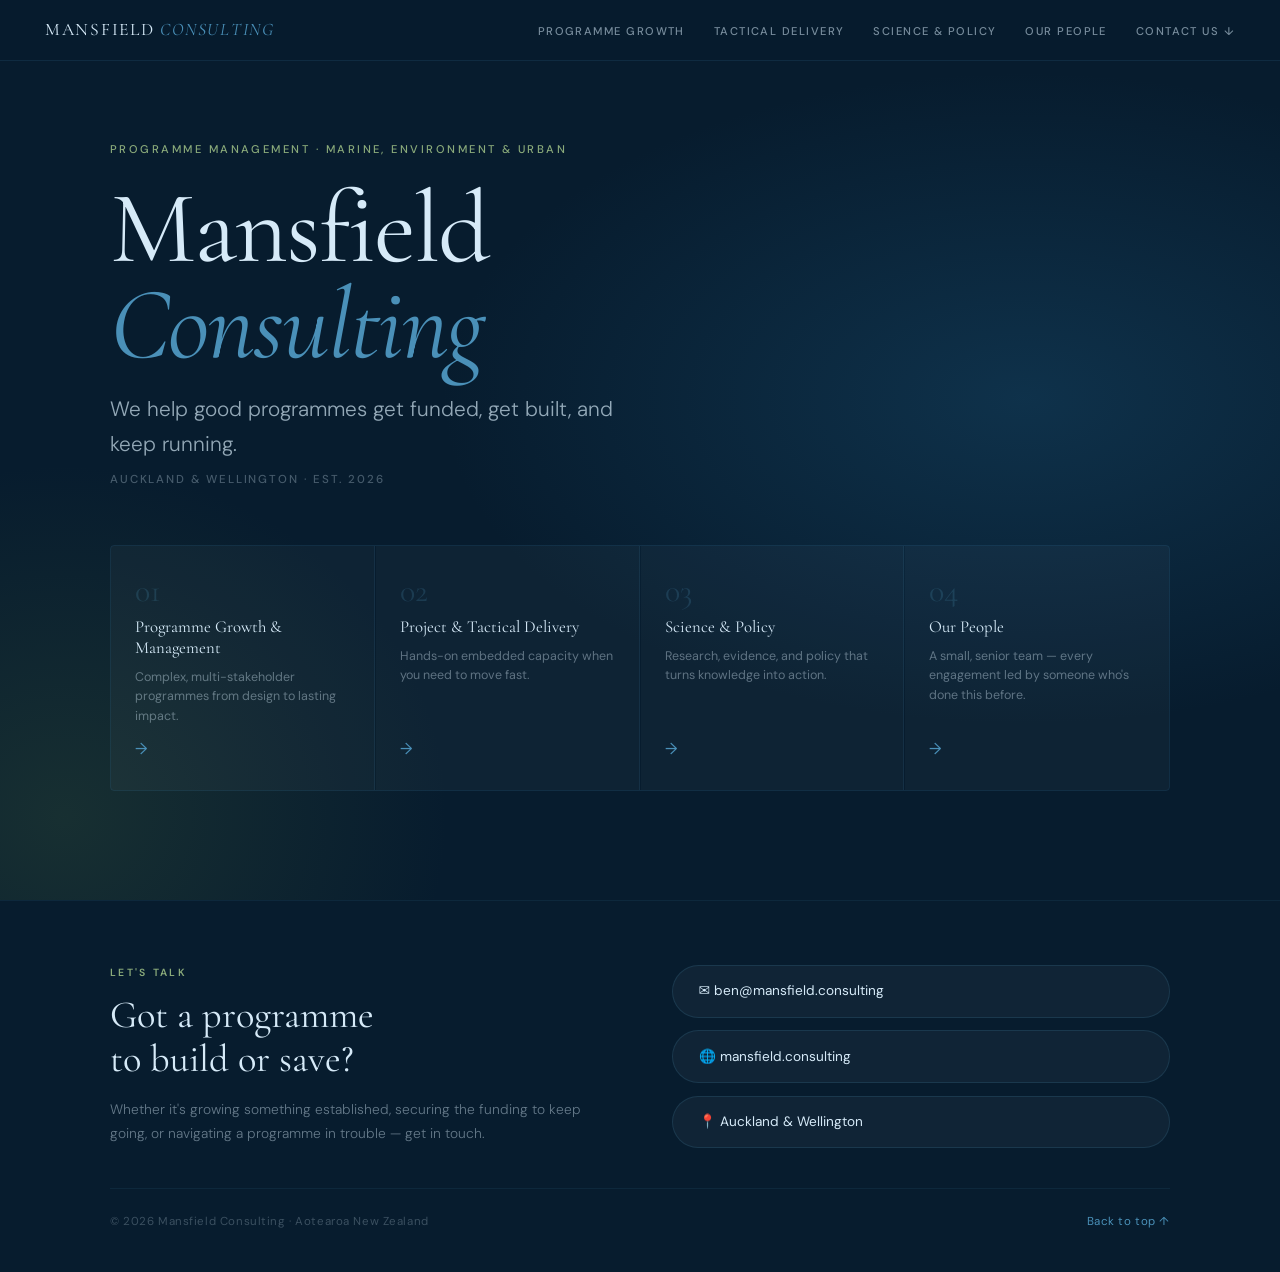
==== commit b3cf190f: "Rebuild consulting site as 5-page SPA with sector-subdivided experience cards - Home page with wordm" ====
--- a/index.html
+++ b/index.html
@@ -4,499 +4,1023 @@
   <meta charset="UTF-8" />
   <meta name="viewport" content="width=device-width, initial-scale=1.0"/>
   <title>Mansfield Consulting</title>
-  <link rel="preconnect" href="https://fonts.googleapis.com"/>
-  <link rel="preconnect" href="https://fonts.gstatic.com" crossorigin/>
-  <link href="https://fonts.googleapis.com/css2?family=Cormorant+Garamond:ital,wght@0,300;0,400;0,600;1,300;1,400&family=DM+Sans:ital,opsz,wght@0,9..40,300;0,9..40,400;0,9..40,500;1,9..40,300&display=swap" rel="stylesheet"/>
+  <link rel="preconnect" href="https://fonts.googleapis.com">
+  <link rel="preconnect" href="https://fonts.gstatic.com" crossorigin>
+  <link href="https://fonts.googleapis.com/css2?family=Cormorant+Garamond:ital,wght@0,300;0,400;0,500;1,300;1,400&family=DM+Sans:wght@300;400;500&display=swap" rel="stylesheet">
   <style>
     :root {
-      --ocean:     #0d2e4a;
-      --deep:      #071c2e;
-      --tide:      #1a5276;
-      --sky:       #4a90b8;
-      --foam:      #d6eaf8;
-      --sage:      #5d7a5a;
-      --moss:      #3b5c3a;
-      --fern:      #8aaa7a;
-      --sand:      #d4b896;
-      --cream:     #f5f0e8;
-      --white:     #fbfaf8;
-      --font-display: 'Cormorant Garamond', Georgia, serif;
-      --font-body:    'DM Sans', sans-serif;
+      --ocean:  #0d2e4a;
+      --deep:   #071c2e;
+      --tide:   #1a5276;
+      --sky:    #4a90b8;
+      --foam:   #d6eaf8;
+      --sage:   #5d7a5a;
+      --moss:   #3b5c3a;
+      --fern:   #8aaa7a;
+      --sand:   #d4b896;
+      --cream:  #f5f0e8;
+      --white:  #fbfaf8;
+      --fd: 'Cormorant Garamond', Palatino, 'Book Antiqua', Georgia, serif;
+      --fb: 'DM Sans', system-ui, -apple-system, BlinkMacSystemFont, 'Segoe UI', Arial, sans-serif;
+
+      /* sector accents */
+      --marine-bg:  #0a2438;
+      --marine-hi:  #4a90b8;
+      --env-bg:     #2c3d2b;
+      --env-hi:     #8aaa7a;
+      --urban-bg:   #1a3a52;
+      --urban-hi:   #d4b896;
     }
     *, *::before, *::after { box-sizing: border-box; margin: 0; padding: 0; }
     html { scroll-behavior: smooth; }
-    body { background: var(--white); color: var(--deep); font-family: var(--font-body); font-size: 16px; line-height: 1.6; overflow-x: hidden; }
-
-    /* NAV */
-    nav { position: fixed; top: 0; left: 0; right: 0; z-index: 100; display: flex; align-items: center; justify-content: space-between; padding: 1.2rem 3rem; background: rgba(7,28,46,0.92); backdrop-filter: blur(14px); border-bottom: 1px solid rgba(74,144,184,0.15); }
-    .nav-logo { font-family: var(--font-display); font-size: 1.15rem; font-weight: 300; letter-spacing: 0.1em; color: var(--foam); text-decoration: none; text-transform: uppercase; }
-    .nav-logo em { font-style: italic; color: var(--sky); font-weight: 300; }
-    .nav-links { display: flex; gap: 2.2rem; list-style: none; }
-    .nav-links a { font-size: 0.74rem; font-weight: 500; letter-spacing: 0.14em; text-transform: uppercase; color: rgba(214,234,248,0.6); text-decoration: none; position: relative; transition: color 0.25s; }
-    .nav-links a::after { content: ''; position: absolute; bottom: -4px; left: 0; width: 0; height: 1px; background: var(--fern); transition: width 0.3s ease; }
+    body { background: var(--white); color: var(--deep); font-family: var(--fb); font-size: 16px; line-height: 1.6; overflow-x: hidden; }
+
+    /* ── NAV ── */
+    nav {
+      position: fixed; top: 0; left: 0; right: 0; z-index: 100;
+      display: flex; align-items: center; justify-content: space-between;
+      padding: 1rem 2.8rem;
+      background: rgba(7,28,46,0.94); backdrop-filter: blur(14px);
+      border-bottom: 1px solid rgba(74,144,184,0.14);
+    }
+    .nav-logo {
+      font-family: var(--fd); font-size: 1.1rem; font-weight: normal;
+      letter-spacing: 0.1em; color: var(--foam); text-decoration: none;
+      text-transform: uppercase; white-space: nowrap; cursor: pointer;
+    }
+    .nav-logo em { font-style: italic; color: var(--sky); }
+    .nav-links { display: flex; gap: 1.8rem; list-style: none; }
+    .nav-links a {
+      font-size: 0.7rem; font-weight: 500; letter-spacing: 0.13em;
+      text-transform: uppercase; color: rgba(214,234,248,0.55);
+      text-decoration: none; position: relative; transition: color 0.2s;
+      cursor: pointer;
+    }
+    .nav-links a::after {
+      content: ''; position: absolute; bottom: -4px; left: 0;
+      width: 0; height: 1px; background: var(--fern); transition: width 0.3s;
+    }
     .nav-links a:hover, .nav-links a.active { color: var(--foam); }
     .nav-links a:hover::after, .nav-links a.active::after { width: 100%; }
 
-    /* SHARED */
-    section { padding: 7rem 3rem; position: relative; }
-    .section-inner { max-width: 1100px; margin: 0 auto; }
-    .section-tag { display: inline-block; font-size: 0.68rem; font-weight: 500; letter-spacing: 0.22em; text-transform: uppercase; margin-bottom: 1.2rem; padding: 0.28rem 0.85rem; border-radius: 2px; }
-    .section-title { font-family: var(--font-display); font-size: clamp(2.4rem, 5vw, 4rem); font-weight: 300; line-height: 1.1; margin-bottom: 1.2rem; }
-    .section-intro { font-size: 1rem; font-weight: 300; line-height: 1.8; max-width: 640px; margin-bottom: 3.5rem; opacity: 0.78; }
-    .wave-divider { display: block; width: 100%; overflow: hidden; line-height: 0; }
-    .wave-divider svg { display: block; }
-    .btn-primary { display: inline-block; padding: 0.85rem 2.2rem; background: var(--sage); color: var(--white); font-size: 0.78rem; font-weight: 500; letter-spacing: 0.12em; text-transform: uppercase; text-decoration: none; border-radius: 2px; transition: background 0.25s, transform 0.2s; }
-    .btn-primary:hover { background: var(--moss); transform: translateY(-2px); }
-    .btn-outline { display: inline-block; padding: 0.85rem 2.2rem; border: 1px solid rgba(74,144,184,0.45); color: var(--foam); font-size: 0.78rem; font-weight: 500; letter-spacing: 0.12em; text-transform: uppercase; text-decoration: none; border-radius: 2px; transition: border-color 0.25s, background 0.25s, transform 0.2s; }
-    .btn-outline:hover { border-color: var(--sky); background: rgba(74,144,184,0.1); transform: translateY(-2px); }
-    .reveal { opacity: 0; transform: translateY(26px); transition: opacity 0.65s ease, transform 0.65s ease; }
-    .reveal.visible { opacity: 1; transform: none; }
-
-    /* HERO */
-    #hero { min-height: 100vh; display: flex; align-items: center; background: var(--deep); position: relative; overflow: hidden; }
-    .hero-bg { position: absolute; inset: 0; background: radial-gradient(ellipse 70% 60% at 80% 40%, rgba(26,82,118,0.45) 0%, transparent 65%), radial-gradient(ellipse 50% 70% at 5% 90%, rgba(61,92,58,0.35) 0%, transparent 60%), radial-gradient(ellipse 40% 40% at 95% 5%, rgba(74,144,184,0.18) 0%, transparent 55%); }
-    .orb { position: absolute; border-radius: 50%; filter: blur(70px); opacity: 0.14; animation: drift 22s ease-in-out infinite alternate; }
-    .orb-1 { width: 600px; height: 600px; background: var(--sky); top: -150px; right: -100px; animation-duration: 24s; }
-    .orb-2 { width: 380px; height: 380px; background: var(--sage); bottom: 60px; left: -80px; animation-duration: 19s; animation-delay: -9s; }
-    @keyframes drift { from { transform: translate(0,0) scale(1); } to { transform: translate(40px,28px) scale(1.07); } }
-    .hero-inner { position: relative; z-index: 2; width: 100%; max-width: 1100px; padding: 0 3rem; margin: 5rem auto 0; }
-    .hero-eyebrow { font-size: 0.72rem; font-weight: 500; letter-spacing: 0.22em; text-transform: uppercase; color: var(--fern); margin-bottom: 1.4rem; animation: fadeUp 1.1s 0.1s ease both; }
-    .hero-wordmark { font-family: var(--font-display); font-size: clamp(4rem, 8vw, 8.5rem); font-weight: 300; line-height: 0.95; color: var(--foam); letter-spacing: -0.02em; margin-bottom: 0.15em; animation: fadeUp 1.1s 0.2s ease both; }
-    .hero-wordmark em { font-style: italic; color: var(--sky); display: block; }
-    .hero-tagline { font-size: clamp(1.1rem, 2vw, 1.35rem); font-weight: 300; color: rgba(214,234,248,0.7); max-width: 560px; line-height: 1.65; margin-bottom: 0.7rem; animation: fadeUp 1.1s 0.35s ease both; }
-    .hero-location { font-size: 0.75rem; font-weight: 500; letter-spacing: 0.16em; text-transform: uppercase; color: rgba(214,234,248,0.35); margin-bottom: 2.8rem; animation: fadeUp 1.1s 0.42s ease both; }
-    .hero-cta-row { display: flex; gap: 1.2rem; flex-wrap: wrap; animation: fadeUp 1.1s 0.5s ease both; }
-    @keyframes fadeUp { from { opacity: 0; transform: translateY(32px); } to { opacity: 1; transform: translateY(0); } }
-    .hero-wave { position: absolute; bottom: 0; left: 0; right: 0; height: 180px; overflow: hidden; }
-    .hero-wave svg { width: 200%; height: 100%; animation: waveFlow 14s linear infinite; }
-    @keyframes waveFlow { from { transform: translateX(0); } to { transform: translateX(-50%); } }
-
-    /* ABOUT */
-    #about { background: var(--cream); }
-    #about .section-tag { background: rgba(13,46,74,0.09); color: var(--ocean); }
-    #about .section-title { color: var(--ocean); }
-    .about-layout { display: grid; grid-template-columns: 1fr 1fr; gap: 5rem; align-items: start; margin-bottom: 4rem; }
-    .about-lead { font-family: var(--font-display); font-size: clamp(1.4rem, 2.5vw, 2rem); font-weight: 300; line-height: 1.4; color: var(--ocean); margin-bottom: 1.6rem; }
-    .about-body { font-size: 0.95rem; font-weight: 300; line-height: 1.85; color: #444; }
-    .about-body p + p { margin-top: 1em; }
-    .client-grid { display: grid; grid-template-columns: repeat(3, 1fr); gap: 1.4rem; }
-    .client-card { background: var(--white); border: 1px solid rgba(13,46,74,0.09); border-radius: 4px; padding: 2rem 1.8rem; transition: box-shadow 0.25s, transform 0.2s; }
-    .client-card:hover { box-shadow: 0 8px 28px rgba(13,46,74,0.09); transform: translateY(-3px); }
-    .client-icon { font-size: 1.6rem; display: block; margin-bottom: 0.9rem; }
-    .client-card h3 { font-family: var(--font-display); font-size: 1.3rem; font-weight: 400; color: var(--ocean); margin-bottom: 0.6rem; }
-    .client-card p { font-size: 0.85rem; color: #666; line-height: 1.65; }
-    .client-type-tag { display: inline-block; font-size: 0.65rem; font-weight: 600; letter-spacing: 0.14em; text-transform: uppercase; padding: 0.22rem 0.65rem; border-radius: 2px; margin-bottom: 0.8rem; }
-    .tag-govt { background: rgba(13,46,74,0.09); color: var(--ocean); }
-    .tag-nonprofit { background: rgba(93,122,90,0.12); color: var(--moss); }
-    .tag-community { background: rgba(26,82,118,0.1); color: var(--tide); }
-
-    /* SERVICES */
-    #services { background: var(--ocean); }
-    #services .section-tag { background: rgba(74,144,184,0.18); color: var(--sky); }
-    #services .section-title { color: var(--foam); }
-    #services .section-intro { color: rgba(214,234,248,0.65); }
-    .services-grid { display: grid; grid-template-columns: 1fr 1fr; gap: 1.6rem; margin-bottom: 4rem; }
-    .service-card { background: rgba(255,255,255,0.04); border: 1px solid rgba(74,144,184,0.2); border-radius: 4px; padding: 2.4rem; transition: background 0.25s, border-color 0.25s, transform 0.25s; }
-    .service-card:hover { background: rgba(74,144,184,0.1); border-color: rgba(74,144,184,0.4); transform: translateY(-4px); }
-    .service-num { font-family: var(--font-display); font-size: 3.5rem; font-weight: 300; color: rgba(74,144,184,0.2); line-height: 1; margin-bottom: 1rem; }
-    .service-card h3 { font-family: var(--font-display); font-size: 1.45rem; font-weight: 400; color: var(--foam); margin-bottom: 0.7rem; }
-    .service-card p { font-size: 0.87rem; color: rgba(214,234,248,0.55); line-height: 1.72; }
-    .sectors-block { border-top: 1px solid rgba(74,144,184,0.18); padding-top: 2.8rem; }
-    .sectors-block h3 { font-family: var(--font-display); font-size: 1.1rem; font-weight: 300; letter-spacing: 0.08em; text-transform: uppercase; color: rgba(214,234,248,0.45); margin-bottom: 1.2rem; }
-    .sector-tags { display: flex; flex-wrap: wrap; gap: 0.7rem; }
-    .sector-tag { padding: 0.45rem 1.1rem; border: 1px solid rgba(74,144,184,0.28); border-radius: 100px; font-size: 0.8rem; font-weight: 300; color: rgba(214,234,248,0.65); letter-spacing: 0.03em; transition: border-color 0.2s, color 0.2s; }
-    .sector-tag:hover { border-color: var(--sky); color: var(--foam); }
-
-    /* WORK */
-    #work { background: var(--white); }
-    #work .section-tag { background: rgba(13,46,74,0.08); color: var(--ocean); }
-    #work .section-title { color: var(--ocean); }
-    .work-grid { display: grid; grid-template-columns: repeat(3, 1fr); gap: 1.8rem; }
-    .work-card { background: var(--cream); border: 1px solid rgba(13,46,74,0.07); border-radius: 4px; padding: 2.2rem; display: flex; flex-direction: column; gap: 1rem; transition: box-shadow 0.25s, transform 0.2s; }
-    .work-card:hover { box-shadow: 0 10px 32px rgba(13,46,74,0.1); transform: translateY(-4px); }
-    .work-card-header { display: flex; flex-direction: column; gap: 0.4rem; padding-bottom: 1rem; border-bottom: 1px solid rgba(13,46,74,0.08); }
-    .work-client { font-size: 0.72rem; font-weight: 500; letter-spacing: 0.1em; text-transform: uppercase; color: var(--sky); }
-    .work-card h3 { font-family: var(--font-display); font-size: 1.3rem; font-weight: 400; color: var(--ocean); line-height: 1.2; }
-    .work-card p { font-size: 0.86rem; color: #555; line-height: 1.7; flex: 1; }
-    .work-stats { display: flex; gap: 1.2rem; flex-wrap: wrap; padding-top: 1rem; border-top: 1px solid rgba(13,46,74,0.07); margin-top: auto; }
-    .work-stat-item { display: flex; flex-direction: column; }
-    .stat-n { font-family: var(--font-display); font-size: 1.7rem; font-weight: 300; color: var(--ocean); line-height: 1; }
-    .stat-n em { font-style: normal; font-size: 0.8em; color: var(--sky); }
-    .stat-l { font-size: 0.68rem; font-weight: 500; letter-spacing: 0.08em; text-transform: uppercase; color: #999; margin-top: 0.15rem; }
-
-    /* PEOPLE */
-    #people { background: var(--deep); }
-    #people .section-tag { background: rgba(138,170,122,0.15); color: var(--fern); }
-    #people .section-title { color: var(--foam); }
-    #people .section-intro { color: rgba(214,234,248,0.6); }
-    .people-grid { display: grid; grid-template-columns: 1fr 1fr; gap: 2rem; }
-    .person-card { background: rgba(255,255,255,0.04); border: 1px solid rgba(74,144,184,0.18); border-radius: 4px; padding: 2.4rem; display: flex; gap: 2rem; align-items: flex-start; transition: background 0.25s, border-color 0.25s; }
-    .person-card:hover { background: rgba(74,144,184,0.07); border-color: rgba(74,144,184,0.32); }
-    .person-card--ghost { border-style: dashed; border-color: rgba(138,170,122,0.25); }
-    .person-card--ghost:hover { background: rgba(138,170,122,0.05); border-color: rgba(138,170,122,0.4); }
-    .person-photo-wrap { flex-shrink: 0; }
-    .person-photo { width: 100px; height: 100px; border-radius: 50%; object-fit: cover; object-position: center top; border: 2px solid rgba(74,144,184,0.35); }
-    .person-photo-placeholder { width: 100px; height: 100px; border-radius: 50%; background: rgba(138,170,122,0.1); border: 2px dashed rgba(138,170,122,0.3); display: flex; align-items: center; justify-content: center; font-size: 2rem; color: rgba(138,170,122,0.4); font-weight: 300; }
-    .person-role { font-size: 0.68rem; font-weight: 600; letter-spacing: 0.18em; text-transform: uppercase; color: var(--fern); margin-bottom: 0.3rem; }
-    .person-name { font-family: var(--font-display); font-size: 1.55rem; font-weight: 400; color: var(--foam); margin-bottom: 0.8rem; line-height: 1.1; }
-    .person-bio { font-size: 0.85rem; color: rgba(214,234,248,0.5); line-height: 1.72; margin-bottom: 1.1rem; }
-    .person-tags { display: flex; flex-wrap: wrap; gap: 0.45rem; margin-bottom: 1.2rem; }
-    .person-tag { font-size: 0.72rem; padding: 0.22rem 0.65rem; border-radius: 2px; background: rgba(74,144,184,0.1); color: rgba(214,234,248,0.55); border: 1px solid rgba(74,144,184,0.18); }
-    .person-link { font-size: 0.75rem; font-weight: 500; letter-spacing: 0.1em; text-transform: uppercase; color: var(--sky); text-decoration: none; transition: color 0.2s; }
-    .person-link:hover { color: var(--foam); }
-    .recruiting-badge { display: inline-block; font-size: 0.63rem; font-weight: 600; letter-spacing: 0.15em; text-transform: uppercase; color: var(--fern); background: rgba(138,170,122,0.12); border: 1px solid rgba(138,170,122,0.28); padding: 0.2rem 0.55rem; border-radius: 2px; margin-bottom: 0.3rem; }
-
-    /* CONTACT */
-    #contact { background: var(--cream); text-align: center; }
-    #contact .section-tag { background: rgba(13,46,74,0.09); color: var(--ocean); }
-    #contact .section-title { color: var(--ocean); }
-    #contact .section-intro { margin: 0 auto 3rem; }
-    .contact-grid { display: flex; justify-content: center; gap: 1.2rem; flex-wrap: wrap; }
-    .contact-chip { display: flex; align-items: center; gap: 0.6rem; padding: 0.85rem 1.8rem; background: var(--white); border: 1px solid rgba(13,46,74,0.1); border-radius: 100px; font-size: 0.85rem; color: var(--ocean); text-decoration: none; transition: background 0.25s, border-color 0.25s, transform 0.2s, box-shadow 0.25s; }
-    .contact-chip:hover { background: var(--ocean); color: var(--foam); border-color: var(--ocean); transform: translateY(-3px); box-shadow: 0 10px 24px rgba(13,46,74,0.16); }
-    .contact-chip--static:hover { background: var(--white); color: var(--ocean); border-color: rgba(13,46,74,0.1); transform: none; box-shadow: none; cursor: default; }
-
-    footer { background: var(--deep); color: rgba(214,234,248,0.3); text-align: center; padding: 2.2rem 3rem; font-size: 0.75rem; letter-spacing: 0.07em; }
-    footer a { color: var(--sky); text-decoration: none; }
-    footer a:hover { color: var(--foam); }
-
-    /* RESPONSIVE */
-    @media (max-width: 900px) {
-      .about-layout { grid-template-columns: 1fr; gap: 2.5rem; }
-      .client-grid { grid-template-columns: 1fr; }
-      .services-grid { grid-template-columns: 1fr; }
-      .work-grid { grid-template-columns: 1fr; }
+    /* ── PAGES ── */
+    .page { display: none; padding-top: 64px; min-height: 100vh; }
+    .page.active { display: block; animation: pfade 0.3s ease both; }
+    @keyframes pfade { from { opacity:0; transform: translateY(14px); } to { opacity:1; transform: none; } }
+    @media (prefers-reduced-motion: reduce) { .page.active { animation: none; } }
+
+    /* ── HOME ── */
+    #page-home { background: var(--deep); }
+    .home-hero {
+      min-height: calc(100vh - 64px); display: flex; align-items: center;
+      position: relative; overflow: hidden;
+      background: radial-gradient(ellipse 70% 60% at 80% 40%, rgba(26,82,118,0.4) 0%, transparent 65%),
+                  radial-gradient(ellipse 50% 70% at 5% 90%, rgba(61,92,58,0.3) 0%, transparent 60%);
+      padding: 4rem 2.8rem 6rem;
+    }
+    .home-hero-inner { max-width: 1060px; margin: 0 auto; width: 100%; }
+    .home-eyebrow {
+      font-size: 0.7rem; font-weight: 500; letter-spacing: 0.22em;
+      text-transform: uppercase; color: var(--fern); margin-bottom: 1.4rem;
+      animation: fadeUp 1s 0.1s ease both;
+    }
+    .home-wordmark {
+      font-family: var(--fd); font-size: clamp(4rem,8vw,9rem);
+      font-weight: normal; line-height: 0.93; color: var(--foam);
+      letter-spacing: -0.02em; margin-bottom: 0.2em;
+      animation: fadeUp 1s 0.2s ease both;
+    }
+    .home-wordmark em { font-style: italic; color: var(--sky); display: block; }
+    .home-tagline {
+      font-size: clamp(1.05rem,2vw,1.3rem); font-weight: 300;
+      color: rgba(214,234,248,0.68); max-width: 520px; line-height: 1.65;
+      margin-bottom: 0.6rem; animation: fadeUp 1s 0.33s ease both;
+    }
+    .home-sub {
+      font-size: 0.72rem; font-weight: 500; letter-spacing: 0.16em;
+      text-transform: uppercase; color: rgba(214,234,248,0.3);
+      margin-bottom: 3.5rem; animation: fadeUp 1s 0.4s ease both;
+    }
+    .home-cards {
+      display: grid; grid-template-columns: repeat(4,1fr); gap: 1px;
+      border: 1px solid rgba(74,144,184,0.16); border-radius: 4px;
+      overflow: hidden; animation: fadeUp 1s 0.5s ease both;
+    }
+    .home-card {
+      background: rgba(255,255,255,0.03); padding: 1.8rem 1.5rem;
+      cursor: pointer; transition: background 0.2s;
+      border-right: 1px solid rgba(74,144,184,0.12);
+      display: flex; flex-direction: column; gap: 0.6rem;
+    }
+    .home-card:last-child { border-right: none; }
+    .home-card:hover { background: rgba(74,144,184,0.1); }
+    .home-card-num {
+      font-family: var(--fd); font-size: 2rem; font-weight: normal;
+      color: rgba(74,144,184,0.22); line-height: 1;
+    }
+    .home-card h3 {
+      font-family: var(--fd); font-size: 1.05rem; font-weight: normal;
+      color: var(--foam); line-height: 1.25;
+    }
+    .home-card p { font-size: 0.78rem; color: rgba(214,234,248,0.4); line-height: 1.55; }
+    .home-card-arrow { color: var(--sky); font-size: 1rem; margin-top: auto; }
+    @keyframes fadeUp { from{opacity:0;transform:translateY(28px)}to{opacity:1;transform:none} }
+
+    /* ── CONTENT PAGES shared ── */
+    .pg-header {
+      background: var(--deep); padding: 3.5rem 2.8rem 3rem;
+      border-bottom: 1px solid rgba(74,144,184,0.1);
+    }
+    .pg-header-inner { max-width: 1060px; margin: 0 auto; }
+    .pg-eyebrow {
+      font-size: 0.68rem; font-weight: 500; letter-spacing: 0.22em;
+      text-transform: uppercase; color: var(--fern); margin-bottom: 0.8rem;
+      display: block;
+    }
+    .pg-title {
+      font-family: var(--fd); font-size: clamp(2rem,4vw,3.2rem);
+      font-weight: normal; color: var(--foam); line-height: 1.1;
+      margin-bottom: 0.8rem; text-wrap: balance;
+    }
+    .pg-intro {
+      font-size: 0.95rem; font-weight: 300; color: rgba(214,234,248,0.55);
+      max-width: 600px; line-height: 1.75;
+    }
+    .pg-body { padding: 0 2.8rem 5rem; }
+    .pg-body-inner { max-width: 1060px; margin: 0 auto; }
+
+    /* ── SECTOR SECTIONS ── */
+    .sector { padding: 3rem 0; border-bottom: 1px solid rgba(13,46,74,0.08); }
+    .sector:last-child { border-bottom: none; }
+    .sector-label {
+      display: inline-flex; align-items: center; gap: 0.7rem;
+      font-size: 0.65rem; font-weight: 600; letter-spacing: 0.22em;
+      text-transform: uppercase; margin-bottom: 2rem;
+    }
+    .sector-label-rule { display: block; width: 2.2rem; height: 1px; }
+    .sector--marine .sector-label { color: var(--sky); }
+    .sector--marine .sector-label-rule { background: var(--sky); }
+    .sector--env .sector-label { color: var(--fern); }
+    .sector--env .sector-label-rule { background: var(--fern); }
+    .sector--urban .sector-label { color: var(--sand); }
+    .sector--urban .sector-label-rule { background: var(--sand); }
+
+    /* ── EXPERIENCE CARDS ── */
+    .exp-grid { display: grid; grid-template-columns: repeat(2,1fr); gap: 1.6rem; }
+    .exp-card {
+      background: var(--cream); border: 1px solid rgba(13,46,74,0.07);
+      border-radius: 4px; overflow: hidden;
+      display: flex; flex-direction: column;
+      transition: box-shadow 0.25s, transform 0.2s;
+    }
+    .exp-card:hover { box-shadow: 0 8px 28px rgba(13,46,74,0.1); transform: translateY(-3px); }
+    .exp-card.wide { grid-column: 1 / -1; }
+
+    /* photo placeholder */
+    .exp-photo {
+      width: 100%; aspect-ratio: 16/7;
+      display: flex; flex-direction: column;
+      align-items: center; justify-content: center; gap: 0.5rem;
+      font-size: 0.65rem; letter-spacing: 0.12em; text-transform: uppercase;
+      position: relative; overflow: hidden;
+    }
+    .exp-photo-icon { font-size: 1.5rem; opacity: 0.35; }
+    .exp-photo-lbl { opacity: 0.35; }
+    .photo--marine { background: linear-gradient(135deg, var(--marine-bg) 0%, #1a4a6a 100%); color: var(--foam); }
+    .photo--env    { background: linear-gradient(135deg, var(--env-bg) 0%, #4a6b49 100%); color: var(--foam); }
+    .photo--urban  { background: linear-gradient(135deg, var(--urban-bg) 0%, #2a5a7c 100%); color: var(--foam); }
+    .photo--science{ background: linear-gradient(135deg, #1c2c3a 0%, #2a4255 100%); color: var(--foam); }
+
+    .exp-content { padding: 1.6rem; display: flex; flex-direction: column; flex: 1; }
+    .exp-meta {
+      display: flex; align-items: baseline; justify-content: space-between;
+      gap: 0.5rem; margin-bottom: 0.4rem; flex-wrap: wrap;
+    }
+    .exp-client {
+      font-size: 0.7rem; font-weight: 500; letter-spacing: 0.1em;
+      text-transform: uppercase; color: var(--sky);
+    }
+    .exp-date { font-size: 0.7rem; color: #aaa; }
+    .exp-title {
+      font-family: var(--fd); font-size: 1.2rem; font-weight: normal;
+      color: var(--ocean); margin-bottom: 0.7rem; line-height: 1.2;
+    }
+    .exp-desc { font-size: 0.84rem; color: #555; line-height: 1.7; margin-bottom: 0.8rem; }
+    .exp-bullets { font-size: 0.82rem; color: #555; line-height: 1.65; padding-left: 1rem; margin-bottom: 1rem; }
+    .exp-bullets li { margin-bottom: 0.3rem; }
+    .exp-tag {
+      display: inline-block; font-size: 0.63rem; font-weight: 600;
+      letter-spacing: 0.13em; text-transform: uppercase;
+      padding: 0.18rem 0.6rem; border-radius: 2px; margin-bottom: 0.5rem;
+    }
+    .tag-govt       { background: rgba(13,46,74,0.09); color: var(--ocean); }
+    .tag-np         { background: rgba(93,122,90,0.12); color: var(--moss); }
+    .tag-comm       { background: rgba(26,82,118,0.1); color: var(--tide); }
+    .tag-marine     { background: rgba(74,144,184,0.12); color: var(--tide); }
+    .tag-commercial { background: rgba(180,140,60,0.1); color: #7a5c2a; }
+    .tag-academic   { background: rgba(80,70,120,0.1); color: #4a3d7a; }
+    .exp-stats {
+      display: flex; gap: 1.2rem; flex-wrap: wrap;
+      padding-top: 0.9rem; border-top: 1px solid rgba(13,46,74,0.07);
+      margin-top: auto;
+    }
+    .exp-stat { display: flex; flex-direction: column; }
+    .sn {
+      font-family: var(--fd); font-size: 1.5rem; font-weight: normal;
+      color: var(--ocean); line-height: 1; font-variant-numeric: tabular-nums;
+    }
+    .sn em { font-style: normal; font-size: 0.75em; color: var(--sky); }
+    .sl { font-size: 0.63rem; font-weight: 500; letter-spacing: 0.08em; text-transform: uppercase; color: #aaa; margin-top: 0.1rem; }
+
+    /* ── CERT / QUAL CARDS ── */
+    .qual-grid { display: grid; grid-template-columns: repeat(3,1fr); gap: 1.2rem; margin-top: 1.5rem; }
+    .qual-card {
+      background: var(--white); border: 1px solid rgba(13,46,74,0.09);
+      border-radius: 4px; padding: 1.4rem 1.5rem;
+    }
+    .qual-card h4 { font-family: var(--fd); font-size: 1rem; font-weight: normal; color: var(--ocean); margin-bottom: 0.3rem; }
+    .qual-card p { font-size: 0.78rem; color: #777; line-height: 1.55; }
+    .qual-card .year { font-size: 0.68rem; color: #aaa; margin-top: 0.4rem; display: block; }
+
+    /* ── PEOPLE PAGE ── */
+    #page-people { background: var(--white); }
+    #page-people .pg-header { background: var(--deep); }
+    .people-grid {
+      display: grid; grid-template-columns: 1fr 1fr; gap: 2rem;
+      padding: 3rem 2.8rem 5rem; max-width: 1060px; margin: 0 auto;
+    }
+    .person-card {
+      background: var(--cream); border: 1px solid rgba(13,46,74,0.08);
+      border-radius: 4px; overflow: hidden;
+      transition: box-shadow 0.25s, transform 0.2s;
+    }
+    .person-card:hover { box-shadow: 0 8px 28px rgba(13,46,74,0.1); transform: translateY(-3px); }
+    .person-card--ghost { border-style: dashed; border-color: rgba(138,170,122,0.3); }
+    .person-card--ghost:hover { box-shadow: none; transform: none; }
+
+    .person-photo-placeholder {
+      width: 100%; aspect-ratio: 4/3;
+      display: flex; flex-direction: column; align-items: center; justify-content: center; gap: 0.6rem;
+      background: linear-gradient(135deg, var(--ocean) 0%, var(--tide) 100%);
+      font-size: 0.65rem; letter-spacing: 0.12em; text-transform: uppercase; color: rgba(214,234,248,0.4);
+    }
+    .person-photo-placeholder--ghost {
+      background: rgba(138,170,122,0.07);
+      border-bottom: 1px dashed rgba(138,170,122,0.25);
+      color: rgba(138,170,122,0.35);
+    }
+    .person-photo-icon { font-size: 2rem; opacity: 0.3; }
+
+    .person-body { padding: 1.8rem; }
+    .person-role {
+      font-size: 0.65rem; font-weight: 600; letter-spacing: 0.18em;
+      text-transform: uppercase; color: var(--fern); margin-bottom: 0.3rem;
+    }
+    .person-name { font-family: var(--fd); font-size: 1.6rem; font-weight: normal; color: var(--ocean); margin-bottom: 0.8rem; }
+    .person-bio { font-size: 0.84rem; color: #555; line-height: 1.72; margin-bottom: 1rem; }
+    .person-tags { display: flex; flex-wrap: wrap; gap: 0.4rem; margin-bottom: 1.1rem; }
+    .person-tag {
+      font-size: 0.7rem; padding: 0.2rem 0.6rem; border-radius: 2px;
+      background: rgba(13,46,74,0.07); color: var(--ocean);
+      border: 1px solid rgba(13,46,74,0.1);
+    }
+    .person-link {
+      font-size: 0.73rem; font-weight: 500; letter-spacing: 0.1em;
+      text-transform: uppercase; color: var(--sky); text-decoration: none;
+      transition: color 0.2s;
+    }
+    .person-link:hover { color: var(--ocean); }
+    .recruiting-badge {
+      display: inline-block; font-size: 0.62rem; font-weight: 600;
+      letter-spacing: 0.15em; text-transform: uppercase;
+      color: var(--fern); background: rgba(138,170,122,0.12);
+      border: 1px solid rgba(138,170,122,0.28); padding: 0.18rem 0.55rem;
+      border-radius: 2px; margin-bottom: 0.35rem;
+    }
+
+    /* ── FOOTER / CONTACT ── */
+    footer {
+      background: var(--deep); padding: 4rem 2.8rem 2.5rem;
+      border-top: 1px solid rgba(74,144,184,0.1);
+    }
+    .footer-inner {
+      max-width: 1060px; margin: 0 auto;
+      display: grid; grid-template-columns: 1fr 1fr; gap: 4rem; align-items: start;
+    }
+    .footer-cta-tag {
+      font-size: 0.65rem; font-weight: 600; letter-spacing: 0.22em;
+      text-transform: uppercase; color: var(--fern); margin-bottom: 0.7rem; display: block;
+    }
+    .footer-cta-title {
+      font-family: var(--fd); font-size: clamp(1.6rem,3vw,2.4rem); font-weight: normal;
+      color: var(--foam); line-height: 1.15; margin-bottom: 1rem;
+    }
+    .footer-cta-body { font-size: 0.86rem; font-weight: 300; color: rgba(214,234,248,0.45); line-height: 1.75; }
+    .footer-chips { display: flex; flex-direction: column; gap: 0.8rem; justify-content: center; }
+    .footer-chip {
+      display: flex; align-items: center; gap: 0.7rem;
+      padding: 0.9rem 1.6rem; background: rgba(255,255,255,0.04);
+      border: 1px solid rgba(74,144,184,0.18); border-radius: 100px;
+      font-size: 0.85rem; color: var(--foam); text-decoration: none;
+      transition: background 0.2s, border-color 0.2s;
+    }
+    .footer-chip:hover { background: rgba(74,144,184,0.12); border-color: rgba(74,144,184,0.4); }
+    .footer-chip--static:hover { background: rgba(255,255,255,0.04); border-color: rgba(74,144,184,0.18); cursor: default; }
+    .footer-copy {
+      max-width: 1060px; margin: 2.5rem auto 0;
+      padding-top: 1.5rem; border-top: 1px solid rgba(74,144,184,0.1);
+      font-size: 0.72rem; color: rgba(214,234,248,0.25); letter-spacing: 0.05em;
+      display: flex; justify-content: space-between; align-items: center;
+    }
+    .footer-copy a { color: var(--sky); text-decoration: none; cursor: pointer; }
+    .footer-copy a:hover { color: var(--foam); }
+
+    /* ── RESPONSIVE ── */
+    @media (max-width: 860px) {
+      .home-cards { grid-template-columns: 1fr 1fr; }
+      .exp-grid { grid-template-columns: 1fr; }
+      .exp-card.wide { grid-column: auto; }
+      .qual-grid { grid-template-columns: 1fr 1fr; }
       .people-grid { grid-template-columns: 1fr; }
-    }
-    @media (max-width: 640px) {
-      nav { padding: 1rem 1.4rem; }
-      .nav-links { gap: 1rem; }
-      .nav-links a { font-size: 0.65rem; }
-      section { padding: 4.5rem 1.4rem; }
-      .hero-inner { padding: 0 1.4rem; }
-      .person-card { flex-direction: column; gap: 1.4rem; }
+      .footer-inner { grid-template-columns: 1fr; gap: 2.5rem; }
+    }
+    @media (max-width: 600px) {
+      nav { padding: 0.9rem 1.2rem; }
+      .nav-links { gap: 0.9rem; }
+      .nav-links a { font-size: 0.62rem; letter-spacing: 0.08em; }
+      .home-hero, .pg-header, .pg-body { padding-left: 1.2rem; padding-right: 1.2rem; }
+      .people-grid { padding-left: 1.2rem; padding-right: 1.2rem; }
+      footer { padding-left: 1.2rem; padding-right: 1.2rem; }
+      .home-cards { grid-template-columns: 1fr; }
+      .qual-grid { grid-template-columns: 1fr; }
     }
   </style>
 </head>
 <body>
 
-<nav id="main-nav">
-  <a href="#hero" class="nav-logo">Mansfield <em>Consulting</em></a>
+<nav>
+  <span class="nav-logo" onclick="showPage('home')">Mansfield <em>Consulting</em></span>
   <ul class="nav-links">
-    <li><a href="#about">About</a></li>
-    <li><a href="#services">What We Do</a></li>
-    <li><a href="#work">Our Work</a></li>
-    <li><a href="#people">Our People</a></li>
-    <li><a href="#contact">Contact</a></li>
+    <li><a onclick="showPage('programme')" data-page="programme">Programme Growth</a></li>
+    <li><a onclick="showPage('delivery')" data-page="delivery">Tactical Delivery</a></li>
+    <li><a onclick="showPage('science')" data-page="science">Science &amp; Policy</a></li>
+    <li><a onclick="showPage('people')" data-page="people">Our People</a></li>
+    <li><a onclick="scrollToContact()">Contact Us ↓</a></li>
   </ul>
 </nav>
 
-<!-- HERO -->
-<section id="hero">
-  <div class="hero-bg"></div>
-  <div class="orb orb-1"></div>
-  <div class="orb orb-2"></div>
-  <div class="hero-inner">
-    <p class="hero-eyebrow">Programme Management · Marine, Environment &amp; Urban</p>
-    <h1 class="hero-wordmark">Mansfield<em>Consulting</em></h1>
-    <p class="hero-tagline">We help good programmes get funded,<br>get built, and keep running.</p>
-    <p class="hero-location">Auckland &amp; Wellington · Est. 2026</p>
-    <div class="hero-cta-row">
-      <a href="#work" class="btn-primary">Our Work</a>
-      <a href="#contact" class="btn-outline">Let's Talk</a>
+<!-- ═══ HOME ═══ -->
+<div class="page active" id="page-home">
+  <div class="home-hero">
+    <div class="home-hero-inner">
+      <p class="home-eyebrow">Programme Management · Marine, Environment &amp; Urban</p>
+      <h1 class="home-wordmark">Mansfield<em>Consulting</em></h1>
+      <p class="home-tagline">We help good programmes get funded, get built, and keep running.</p>
+      <p class="home-sub">Auckland &amp; Wellington · Est. 2026</p>
+      <div class="home-cards">
+        <div class="home-card" onclick="showPage('programme')">
+          <div class="home-card-num">01</div>
+          <h3>Programme Growth &amp; Management</h3>
+          <p>Complex, multi-stakeholder programmes from design to lasting impact.</p>
+          <span class="home-card-arrow">→</span>
+        </div>
+        <div class="home-card" onclick="showPage('delivery')">
+          <div class="home-card-num">02</div>
+          <h3>Project &amp; Tactical Delivery</h3>
+          <p>Hands-on embedded capacity when you need to move fast.</p>
+          <span class="home-card-arrow">→</span>
+        </div>
+        <div class="home-card" onclick="showPage('science')">
+          <div class="home-card-num">03</div>
+          <h3>Science &amp; Policy</h3>
+          <p>Research, evidence, and policy that turns knowledge into action.</p>
+          <span class="home-card-arrow">→</span>
+        </div>
+        <div class="home-card" onclick="showPage('people')">
+          <div class="home-card-num">04</div>
+          <h3>Our People</h3>
+          <p>A small, senior team — every engagement led by someone who's done this before.</p>
+          <span class="home-card-arrow">→</span>
+        </div>
+      </div>
     </div>
   </div>
-  <div class="hero-wave">
-    <svg viewBox="0 0 1440 180" preserveAspectRatio="none" xmlns="http://www.w3.org/2000/svg">
-      <path d="M0,90 C180,150 360,30 540,90 C720,150 900,30 1080,90 C1260,150 1440,30 1440,90 L1440,180 L0,180 Z" fill="rgba(245,240,232,0.05)"/>
-      <path d="M0,130 C200,80 400,170 600,130 C800,90 1000,170 1200,130 C1340,105 1400,148 1440,130 L1440,180 L0,180 Z" fill="rgba(245,240,232,0.03)"/>
-    </svg>
+</div>
+
+<!-- ═══ PROGRAMME GROWTH & MANAGEMENT ═══ -->
+<div class="page" id="page-programme">
+  <div class="pg-header">
+    <div class="pg-header-inner">
+      <span class="pg-eyebrow">01 · Programme Growth &amp; Management</span>
+      <h2 class="pg-title">End-to-end delivery across<br>complex, multi-stakeholder programmes.</h2>
+      <p class="pg-intro">From scoping and co-design through procurement, construction, and handover — we hold the thread across government agencies, non-profits, and community organisations.</p>
+    </div>
   </div>
-</section>
-
-<span class="wave-divider"><svg viewBox="0 0 1440 60" preserveAspectRatio="none" xmlns="http://www.w3.org/2000/svg" style="background:var(--deep);"><path d="M0,0 C360,60 1080,0 1440,40 L1440,60 L0,60 Z" fill="var(--cream)"/></svg></span>
-
-<!-- ABOUT / WHO WE ARE -->
-<section id="about">
-  <div class="section-inner">
-    <div class="reveal">
-      <span class="section-tag">Who We Are</span>
-      <div class="about-layout">
+  <div class="pg-body">
+    <div class="pg-body-inner">
+
+      <!-- MARINE -->
+      <div class="sector sector--marine">
+        <div class="sector-label"><span class="sector-label-rule"></span>Marine</div>
+        <div class="exp-grid">
+
+          <div class="exp-card">
+            <div class="exp-photo photo--marine">
+              <span class="exp-photo-icon">📷</span>
+              <span class="exp-photo-lbl">Kai Ika · Westhaven Marina</span>
+            </div>
+            <div class="exp-content">
+              <div class="exp-meta"><span class="exp-client">LegaSea</span><span class="exp-date">May 2026 – Present</span></div>
+              <span class="exp-tag tag-np">Non-profit · Growth</span>
+              <h3 class="exp-title">Programme Growth Lead</h3>
+              <p class="exp-desc">Focused on scaling and launching new fundraisers to generate income, while improving back-end systems across the Kai Ika Programme.</p>
+              <ul class="exp-bullets">
+                <li>Retrofitted, launched and managed a mobile coffee cart as a monthly fundraising opportunity.</li>
+                <li>Doubled the Cans 4 Kai monthly collections from ~800 kg to over 1,500 kg by tightening existing relationships and onboarding new partners.</li>
+                <li>Delivered site enhancements including two new payments and reporting apps, upgrades on four trailers, and upgraded project management workflows.</li>
+              </ul>
+              <div class="exp-stats">
+                <div class="exp-stat"><span class="sn">1,500<em>kg</em></span><span class="sl">Aluminium recycled / mo</span></div>
+                <div class="exp-stat"><span class="sn">2×</span><span class="sl">Collections growth</span></div>
+              </div>
+            </div>
+          </div>
+
+          <div class="exp-card">
+            <div class="exp-photo photo--marine">
+              <span class="exp-photo-icon">📷</span>
+              <span class="exp-photo-lbl">Filleting Station Operations</span>
+            </div>
+            <div class="exp-content">
+              <div class="exp-meta"><span class="exp-client">LegaSea</span><span class="exp-date">Oct 2025 – May 2026</span></div>
+              <span class="exp-tag tag-np">Non-profit · Operations</span>
+              <h3 class="exp-title">Kai Ika Operations Manager</h3>
+              <p class="exp-desc">Managed day to day operations across the Kai Ika Programme, including the filleting station at Westhaven Marina, kaimoana distributions, always-on recycling fundraisers, and weekly competitions and events.</p>
+              <ul class="exp-bullets">
+                <li>Managed daily operations at Westhaven Marina — the largest marina in the Southern Hemisphere.</li>
+                <li>Supported over 2,500 kg of free fish heads and frames distributed to communities weekly via Marae and partners.</li>
+                <li>Operated Cans 4 Kai, recycling one tonne of aluminium each month.</li>
+                <li>Delivered a series of mobile filleting events and engagement opportunities.</li>
+              </ul>
+              <div class="exp-stats">
+                <div class="exp-stat"><span class="sn">2,500<em>kg</em></span><span class="sl">Distributed / week</span></div>
+                <div class="exp-stat"><span class="sn">1<em>t</em></span><span class="sl">Aluminium recycled / mo</span></div>
+              </div>
+            </div>
+          </div>
+
+        </div>
+      </div>
+
+      <!-- ENVIRONMENT -->
+      <div class="sector sector--env">
+        <div class="sector-label"><span class="sector-label-rule"></span>Environment</div>
+        <div class="exp-grid">
+
+          <div class="exp-card">
+            <div class="exp-photo photo--env">
+              <span class="exp-photo-icon">📷</span>
+              <span class="exp-photo-lbl">Doorstep Engagement · Auckland</span>
+            </div>
+            <div class="exp-content">
+              <div class="exp-meta"><span class="exp-client">Ecological Associates</span><span class="exp-date">Apr – Nov 2019</span></div>
+              <span class="exp-tag tag-comm">Community · Delivery</span>
+              <h3 class="exp-title">Project Lead</h3>
+              <p class="exp-desc">Led delivery of multiple doorstep engagement projects informing householders about travel and energy choices on behalf of the local council.</p>
+              <ul class="exp-bullets">
+                <li>Coordinated daily operations across nearly 2,000 households and 17 team members.</li>
+                <li>Researched and developed new projects with an explicit focus on business case and social impacts.</li>
+                <li>Maintained and improved backend systems for accounting, performance metrics, and database analysis.</li>
+              </ul>
+              <div class="exp-stats">
+                <div class="exp-stat"><span class="sn">2,000<em>+</em></span><span class="sl">Households engaged</span></div>
+                <div class="exp-stat"><span class="sn">17</span><span class="sl">Team members</span></div>
+              </div>
+            </div>
+          </div>
+
+          <div class="exp-card">
+            <div class="exp-photo photo--env">
+              <span class="exp-photo-icon">📷</span>
+              <span class="exp-photo-lbl">Aotearoa Bike Challenge · Regional Campaigns</span>
+            </div>
+            <div class="exp-content">
+              <div class="exp-meta"><span class="exp-client">Auckland Transport</span><span class="exp-date">Nov 2019 – Sep 2021</span></div>
+              <span class="exp-tag tag-govt">Govt · Behavioural Change</span>
+              <h3 class="exp-title">Travel Demand Planner</h3>
+              <p class="exp-desc">Developed behavioural science–informed, equity-based transport initiatives including the e-bike loan scheme, unicycle hackathon, and area-based action plans.</p>
+              <ul class="exp-bullets">
+                <li>Led the Aotearoa Bike Challenge — 40 events, 617 businesses, 7,500 participants — exceeding monthly cycling targets by 9.4%.</li>
+                <li>Led three regional month-long campaigns reaching over 200,000 Aucklanders.</li>
+                <li>Maintained extensive networks across NZ policy makers, private enterprise, and global suppliers.</li>
+              </ul>
+              <div class="exp-stats">
+                <div class="exp-stat"><span class="sn">200<em>k+</em></span><span class="sl">Aucklanders reached</span></div>
+                <div class="exp-stat"><span class="sn">40</span><span class="sl">Events delivered</span></div>
+              </div>
+            </div>
+          </div>
+
+        </div>
+      </div>
+
+      <!-- URBAN -->
+      <div class="sector sector--urban">
+        <div class="sector-label"><span class="sector-label-rule"></span>Urban</div>
+        <div class="exp-grid">
+
+          <div class="exp-card">
+            <div class="exp-photo photo--urban">
+              <span class="exp-photo-icon">📷</span>
+              <span class="exp-photo-lbl">Human Infrastructure of Cycling · Onehunga</span>
+            </div>
+            <div class="exp-content">
+              <div class="exp-meta"><span class="exp-client">Auckland Transport</span><span class="exp-date">Feb 2026 – Present</span></div>
+              <span class="exp-tag tag-govt">Govt · Programme Growth</span>
+              <h3 class="exp-title">Senior Programme Manager <span style="font-size:0.62rem;font-weight:600;letter-spacing:0.13em;text-transform:uppercase;color:var(--fern);background:rgba(93,122,90,0.12);border:1px solid rgba(93,122,90,0.3);padding:0.15rem 0.5rem;border-radius:2px;vertical-align:middle;">Current</span></h3>
+              <p class="exp-desc">Led behavioural change programmes accompanying new infrastructure in Onehunga, as well as short-term management of the Bike Hubs Network.</p>
+              <ul class="exp-bullets">
+                <li>Developed the Human Infrastructure of Cycling programme for Onehunga, developing initiatives designed to address social, cultural, and individual barriers to cycling across a three-year programme.</li>
+                <li>Oversaw the Bike Hubs programme including a prioritisation of physical works upgrades, contract management, and the delivery of a new site in Maungawhau.</li>
+              </ul>
+            </div>
+          </div>
+
+          <div class="exp-card">
+            <div class="exp-photo photo--urban">
+              <span class="exp-photo-icon">📷</span>
+              <span class="exp-photo-lbl">Auckland Bike Hub Network</span>
+            </div>
+            <div class="exp-content">
+              <div class="exp-meta"><span class="exp-client">Auckland Transport</span><span class="exp-date">May 2022 – Sep 2024</span></div>
+              <span class="exp-tag tag-govt">Govt · Programme Growth</span>
+              <h3 class="exp-title">Programme Manager — Bike Hubs</h3>
+              <p class="exp-desc">Synthesised and delivered the world's first network of free, community-run bike repair shops — growing from four to 14 locations across Auckland on a $2 million budget.</p>
+              <ul class="exp-bullets">
+                <li>Co-designed the Bike Hub operating model with hundreds of stakeholders, from elected members to community and cultural groups.</li>
+                <li>Led procurement, detailed design, landowner consents, construction, and programme integration.</li>
+                <li>The network now reaches 50,000 Aucklanders per year.</li>
+              </ul>
+              <div class="exp-stats">
+                <div class="exp-stat"><span class="sn">14</span><span class="sl">Sites delivered</span></div>
+                <div class="exp-stat"><span class="sn">50<em>k</em></span><span class="sl">Aucklanders / yr</span></div>
+                <div class="exp-stat"><span class="sn">$2<em>m</em></span><span class="sl">Budget</span></div>
+              </div>
+            </div>
+          </div>
+
+          <div class="exp-card wide">
+            <div class="exp-photo photo--urban" style="aspect-ratio:32/7;">
+              <span class="exp-photo-icon">📷</span>
+              <span class="exp-photo-lbl">TravelWise · CRM &amp; Systems</span>
+            </div>
+            <div class="exp-content">
+              <div class="exp-meta"><span class="exp-client">Auckland Transport</span><span class="exp-date">Sep 2021 – May 2022</span></div>
+              <span class="exp-tag tag-govt">Govt · Systems &amp; Growth</span>
+              <h3 class="exp-title">Senior Travel Demand Planner</h3>
+              <p class="exp-desc">Tripled team capacity, saving 500 hours annually by developing numerous customer-facing and backend systems — including a new CRM, travel survey platform, and proof-of-concept gamification app.</p>
+              <div class="exp-stats">
+                <div class="exp-stat"><span class="sn">500<em>+</em></span><span class="sl">Hours saved / yr</span></div>
+                <div class="exp-stat"><span class="sn">3<em>×</em></span><span class="sl">Team capacity</span></div>
+              </div>
+            </div>
+          </div>
+
+        </div>
+      </div>
+
+    </div>
+  </div>
+</div>
+
+<!-- ═══ PROJECT & TACTICAL DELIVERY ═══ -->
+<div class="page" id="page-delivery">
+  <div class="pg-header">
+    <div class="pg-header-inner">
+      <span class="pg-eyebrow">02 · Project &amp; Tactical Delivery</span>
+      <h2 class="pg-title">Hands-on delivery — embedded,<br>operational, and built to move fast.</h2>
+      <p class="pg-intro">From standing watch on a 48m superyacht to running a 21-boat marina at 18 — fifteen years of showing up and getting things done, across water and land.</p>
+    </div>
+  </div>
+  <div class="pg-body">
+    <div class="pg-body-inner">
+
+      <!-- MARINE -->
+      <div class="sector sector--marine">
+        <div class="sector-label"><span class="sector-label-rule"></span>Marine</div>
+        <div class="exp-grid">
+
+          <div class="exp-card">
+            <div class="exp-photo photo--marine">
+              <span class="exp-photo-icon">📷</span>
+              <span class="exp-photo-lbl">S/Y Arabella · New York</span>
+            </div>
+            <div class="exp-content">
+              <div class="exp-meta"><span class="exp-client">S/Y Arabella · New York, USA</span><span class="exp-date">Jun – Oct 2025</span></div>
+              <span class="exp-tag tag-commercial">Commercial · Marine</span>
+              <h3 class="exp-title">Deck / Engineer — 48m Sailing Yacht</h3>
+              <p class="exp-desc">Shadowed the first engineer on all systems — hydraulic furler and windlass rebuilds, generator and main engine servicing, AC/DC rewiring, fresh water replumbing. Repainted aluminium topsides with Awlgrip. Stood watch on overnight deliveries and charter weeks.</p>
+              <div class="exp-stats">
+                <div class="exp-stat"><span class="sn">48<em>m</em></span><span class="sl">Vessel length</span></div>
+              </div>
+            </div>
+          </div>
+
+          <div class="exp-card">
+            <div class="exp-photo photo--marine">
+              <span class="exp-photo-icon">📷</span>
+              <span class="exp-photo-lbl">Refit &amp; Restoration · NZ &amp; USA</span>
+            </div>
+            <div class="exp-content">
+              <div class="exp-meta"><span class="exp-client">Contract Yacht Work · NZ &amp; USA</span><span class="exp-date">2015 – 2018</span></div>
+              <span class="exp-tag tag-commercial">Commercial · Marine</span>
+              <h3 class="exp-title">Refits &amp; Restorations</h3>
+              <p class="exp-desc">Delivered a 35m ex-trawler 700 nautical miles around the coast of NZ. Restored yachts from 6–12m: full electrical rewires, diesel engine rebuilds, deck repairs, rig replacement, plumbing, and boat building.</p>
+              <div class="exp-stats">
+                <div class="exp-stat"><span class="sn">10<em>+</em></span><span class="sl">Boats restored</span></div>
+                <div class="exp-stat"><span class="sn">700<em>nm</em></span><span class="sl">Coastal delivery</span></div>
+              </div>
+            </div>
+          </div>
+
+          <div class="exp-card">
+            <div class="exp-photo photo--marine">
+              <span class="exp-photo-icon">📷</span>
+              <span class="exp-photo-lbl">Filleting Station Operations</span>
+            </div>
+            <div class="exp-content">
+              <div class="exp-meta"><span class="exp-client">LegaSea</span><span class="exp-date">Oct 2025 – May 2026</span></div>
+              <span class="exp-tag tag-np">Non-profit · Operations</span>
+              <h3 class="exp-title">Kai Ika Operations Manager</h3>
+              <p class="exp-desc">Managed day to day operations across the Kai Ika Programme, including the filleting station at Westhaven Marina, kaimoana distributions, always-on recycling fundraisers, and weekly competitions and events.</p>
+              <ul class="exp-bullets">
+                <li>Managed daily operations at Westhaven Marina — the largest marina in the Southern Hemisphere.</li>
+                <li>Supported over 2,500 kg of free fish heads and frames distributed to communities weekly via Marae and partners.</li>
+                <li>Operated Cans 4 Kai, recycling one tonne of aluminium each month.</li>
+                <li>Delivered a series of mobile filleting events and engagement opportunities.</li>
+              </ul>
+              <div class="exp-stats">
+                <div class="exp-stat"><span class="sn">2,500<em>kg</em></span><span class="sl">Distributed / week</span></div>
+                <div class="exp-stat"><span class="sn">1<em>t</em></span><span class="sl">Aluminium recycled / mo</span></div>
+              </div>
+            </div>
+          </div>
+
+        </div>
+
+        <!-- Qualifications -->
+        <div style="margin-top:2rem;">
+          <div class="sector-label" style="margin-bottom:1rem;"><span class="sector-label-rule"></span>Marine Qualifications</div>
+          <div class="qual-grid">
+            <div class="qual-card"><h4>STCW 95 Basic Training</h4><span class="year">2024 · exp. 2029</span></div>
+            <div class="qual-card"><h4>SSI DiveMaster</h4><span class="year">2024</span></div>
+            <div class="qual-card"><h4>ENG1 Medical</h4><span class="year">2024 · exp. 2026</span></div>
+            <div class="qual-card"><h4>NZCG Boatmaster</h4><span class="year">2024</span></div>
+            <div class="qual-card"><h4>MNZ VHF Radio Operator</h4><span class="year">2021</span></div>
+            <div class="qual-card"><h4>ASA 101–104 Bareboat Cruising</h4><span class="year">2010</span></div>
+          </div>
+        </div>
+
+      </div>
+
+      <!-- ENVIRONMENT -->
+      <div class="sector sector--env">
+        <div class="sector-label"><span class="sector-label-rule"></span>Environment</div>
+        <div class="exp-grid">
+
+          <div class="exp-card">
+            <div class="exp-photo photo--env">
+              <span class="exp-photo-icon">📷</span>
+              <span class="exp-photo-lbl">Field Monitoring · Auckland</span>
+            </div>
+            <div class="exp-content">
+              <div class="exp-meta"><span class="exp-client">Auckland Council RIMU</span><span class="exp-date">2018 – 2019</span></div>
+              <span class="exp-tag tag-govt">Govt · Research</span>
+              <h3 class="exp-title">Environmental Monitoring &amp; Research</h3>
+              <p class="exp-desc">Monitored Auckland's long-term environmental conditions via regular field sampling. Managed databases in R, wrote department-wide protocols, and identified cost-saving efficiencies.</p>
+            </div>
+          </div>
+
+        </div>
+      </div>
+
+      <!-- URBAN -->
+      <div class="sector sector--urban">
+        <div class="sector-label"><span class="sector-label-rule"></span>Urban</div>
+        <div class="exp-grid">
+
+          <div class="exp-card">
+            <div class="exp-photo photo--urban">
+              <span class="exp-photo-icon">📷</span>
+              <span class="exp-photo-lbl">Aotearoa Bike Challenge · Events</span>
+            </div>
+            <div class="exp-content">
+              <div class="exp-meta"><span class="exp-client">Auckland Transport</span><span class="exp-date">2019 – 2021</span></div>
+              <span class="exp-tag tag-govt">Govt · Events &amp; Campaigns</span>
+              <h3 class="exp-title">Campaign &amp; Events Delivery</h3>
+              <p class="exp-desc">Delivered 40 events, three regional month-long campaigns, and the Aotearoa Bike Challenge across 617 businesses and 7,500 participants. Designed equity-based initiatives including e-bike loan schemes and area-based action plans.</p>
+              <div class="exp-stats">
+                <div class="exp-stat"><span class="sn">40</span><span class="sl">Events</span></div>
+                <div class="exp-stat"><span class="sn">7,500</span><span class="sl">Participants</span></div>
+                <div class="exp-stat"><span class="sn">9.4<em>%</em></span><span class="sl">Target exceeded</span></div>
+              </div>
+            </div>
+          </div>
+
+          <div class="exp-card">
+            <div class="exp-photo photo--urban">
+              <span class="exp-photo-icon">📷</span>
+              <span class="exp-photo-lbl">Personal Journey Planning · Auckland</span>
+            </div>
+            <div class="exp-content">
+              <div class="exp-meta"><span class="exp-client">Auckland Transport via Ecological Associates</span><span class="exp-date">2019</span></div>
+              <span class="exp-tag tag-comm">Community · Delivery</span>
+              <h3 class="exp-title">Personal Journey Planning</h3>
+              <p class="exp-desc">Coordinated doorstep engagement across nearly 2,000 households — informing residents about sustainable travel and energy options on behalf of the local council.</p>
+              <div class="exp-stats">
+                <div class="exp-stat"><span class="sn">2,000<em>+</em></span><span class="sl">Households</span></div>
+              </div>
+            </div>
+          </div>
+
+          <div class="exp-card">
+            <div class="exp-photo photo--urban">
+              <span class="exp-photo-icon">📷</span>
+              <span class="exp-photo-lbl">Travel Demand Planning · Auckland Transport</span>
+            </div>
+            <div class="exp-content">
+              <div class="exp-meta"><span class="exp-client">Auckland Transport</span><span class="exp-date">Nov 2019 – Sep 2021</span></div>
+              <span class="exp-tag tag-govt">Govt · Planning</span>
+              <h3 class="exp-title">Travel Demand Planner</h3>
+              <p class="exp-desc">Developed behavioural science–informed, equity-based transport initiatives across the Auckland region — including e-bike loan schemes, area-based action plans, and a unicycle hackathon.</p>
+              <ul class="exp-bullets">
+                <li>Maintained extensive networks across NZ policy makers, private enterprise, and global suppliers.</li>
+                <li>Researched and scoped new initiatives with an explicit focus on equity, behaviour change, and social impact.</li>
+              </ul>
+            </div>
+          </div>
+
+        </div>
+      </div>
+
+    </div>
+  </div>
+</div>
+
+<!-- ═══ SCIENCE & POLICY ═══ -->
+<div class="page" id="page-science">
+  <div class="pg-header">
+    <div class="pg-header-inner">
+      <span class="pg-eyebrow">03 · Science &amp; Policy</span>
+      <h2 class="pg-title">Research and evidence turned<br>into policy and public action.</h2>
+      <p class="pg-intro">A First Class Honours in Marine and Environmental Science, a year of doctoral research, and three years shaping national policy — grounded in real-world field work and community advocacy.</p>
+    </div>
+  </div>
+  <div class="pg-body">
+    <div class="pg-body-inner">
+
+      <!-- MARINE SCIENCE -->
+      <div class="sector sector--marine">
+        <div class="sector-label"><span class="sector-label-rule"></span>Marine Science</div>
+        <div class="exp-grid">
+
+          <div class="exp-card">
+            <div class="exp-photo photo--marine">
+              <span class="exp-photo-icon">📷</span>
+              <span class="exp-photo-lbl">University of Auckland · Marine Science</span>
+            </div>
+            <div class="exp-content">
+              <div class="exp-meta"><span class="exp-client">University of Auckland</span><span class="exp-date">2015 – 2018</span></div>
+              <span class="exp-tag tag-academic">Academic · Undergraduate</span>
+              <h3 class="exp-title">BSc — Marine &amp; Environmental Science</h3>
+              <p class="exp-desc">GPA 6.8. First in Course, Marine 202. Runner-up, Budding Marine Conservation Steward Award (Conservation International).</p>
+              <div class="exp-stats">
+                <div class="exp-stat"><span class="sn">6.8</span><span class="sl">GPA</span></div>
+                <div class="exp-stat"><span class="sn">1<em>st</em></span><span class="sl">Marine 202</span></div>
+              </div>
+            </div>
+          </div>
+
+          <div class="exp-card">
+            <div class="exp-photo photo--marine">
+              <span class="exp-photo-icon">📷</span>
+              <span class="exp-photo-lbl">Field Monitoring · Auckland Council</span>
+            </div>
+            <div class="exp-content">
+              <div class="exp-meta"><span class="exp-client">Auckland Council RIMU</span><span class="exp-date">2018 – 2019</span></div>
+              <span class="exp-tag tag-govt">Govt · Research</span>
+              <h3 class="exp-title">Environmental Monitoring &amp; Research</h3>
+              <p class="exp-desc">Monitored Auckland's long-term environmental conditions via regular field sampling. Managed databases in R, wrote department-wide protocols, and identified cost-saving efficiencies.</p>
+            </div>
+          </div>
+
+          <div class="exp-card">
+            <div class="exp-photo photo--marine">
+              <span class="exp-photo-icon">📷</span>
+              <span class="exp-photo-lbl">LegaSea · Fisheries Management</span>
+            </div>
+            <div class="exp-content">
+              <div class="exp-meta"><span class="exp-client">LegaSea</span><span class="exp-date">2025 – 2026</span></div>
+              <span class="exp-tag tag-np">Non-profit · Science</span>
+              <h3 class="exp-title">Fisheries Management</h3>
+              <p class="exp-desc">Placeholder — detail to be added. Work at the intersection of marine science, fisheries advocacy, and community engagement.</p>
+            </div>
+          </div>
+
+        </div>
+      </div>
+
+      <!-- ENVIRONMENTAL ADVOCACY -->
+      <div class="sector sector--env">
+        <div class="sector-label"><span class="sector-label-rule"></span>Environmental Advocacy</div>
+        <div class="exp-grid">
+
+          <div class="exp-card">
+            <div class="exp-photo photo--env">
+              <span class="exp-photo-icon">📷</span>
+              <span class="exp-photo-lbl">Plastic Diet · Public Advocacy</span>
+            </div>
+            <div class="exp-content">
+              <div class="exp-meta"><span class="exp-client">University of Auckland</span><span class="exp-date">2017 – 2021</span></div>
+              <span class="exp-tag tag-academic">Academic · Advocacy</span>
+              <h3 class="exp-title">Plastic Diet Spokesperson</h3>
+              <p class="exp-desc">Represented the Plastic Diet project across conferences, community events, and public media — advocating for plastic-free living and translating research into accessible public action.</p>
+            </div>
+          </div>
+
+          <div class="exp-card">
+            <div class="exp-photo photo--env">
+              <span class="exp-photo-icon">📷</span>
+              <span class="exp-photo-lbl">Sustainable Future Collective · UoA</span>
+            </div>
+            <div class="exp-content">
+              <div class="exp-meta"><span class="exp-client">University of Auckland</span><span class="exp-date">2018 – 2019</span></div>
+              <span class="exp-tag tag-academic">Academic · Advocacy</span>
+              <h3 class="exp-title">Sustainable Future Collective</h3>
+              <p class="exp-desc">Founding member of the Sustainable Future Collective — a student-led group bridging environmental science and on-campus advocacy at the University of Auckland.</p>
+            </div>
+          </div>
+
+        </div>
+      </div>
+
+      <!-- URBAN & POLICY -->
+      <div class="sector sector--urban">
+        <div class="sector-label"><span class="sector-label-rule"></span>Urban &amp; Policy</div>
+        <div class="exp-grid">
+
+          <div class="exp-card">
+            <div class="exp-photo photo--science">
+              <span class="exp-photo-icon">📷</span>
+              <span class="exp-photo-lbl">Honours Thesis · Greenways Research</span>
+            </div>
+            <div class="exp-content">
+              <div class="exp-meta"><span class="exp-client">University of Auckland</span><span class="exp-date">2019</span></div>
+              <span class="exp-tag tag-academic">Academic · Research</span>
+              <h3 class="exp-title">BSc Hons — First Class</h3>
+              <p class="exp-desc"><em>Community, Place and Greenways — Social Perspectives and Meaning of Place in Green Transport Infrastructure.</em> An exploration of how different users of urban infrastructure relate and give meaning to these spaces. GPA 8.0 / 9.</p>
+              <div class="exp-stats">
+                <div class="exp-stat"><span class="sn">8.0</span><span class="sl">GPA / 9</span></div>
+                <div class="exp-stat"><span class="sn">1<em>st</em></span><span class="sl">Class Honours</span></div>
+              </div>
+            </div>
+          </div>
+
+          <div class="exp-card">
+            <div class="exp-photo photo--science">
+              <span class="exp-photo-icon">📷</span>
+              <span class="exp-photo-lbl">PhD Proposal · Wastewater Epidemiology</span>
+            </div>
+            <div class="exp-content">
+              <div class="exp-meta"><span class="exp-client">University of Auckland</span><span class="exp-date">2021 – 2022</span></div>
+              <span class="exp-tag tag-academic">Academic · Research</span>
+              <h3 class="exp-title">PhD Proposal</h3>
+              <p class="exp-desc"><em>How do science, society, and policy overlap in the use of wastewater-based epidemiology to monitor and reduce drug-related harm in Aotearoa New Zealand?</em> Pursued for one year before being abandoned due to a lack of funding available during Covid-19.</p>
+            </div>
+          </div>
+
+          <div class="exp-card wide">
+            <div class="exp-photo photo--science" style="aspect-ratio:32/7;">
+              <span class="exp-photo-icon">📷</span>
+              <span class="exp-photo-lbl">Green Party Policy · Transport, Housing &amp; Urban</span>
+            </div>
+            <div class="exp-content">
+              <div class="exp-meta"><span class="exp-client">Green Party of Aotearoa</span><span class="exp-date">2021 – 2024</span></div>
+              <span class="exp-tag tag-govt">Policy · Research</span>
+              <h3 class="exp-title">Policy Co-Convenor &amp; Researcher</h3>
+              <p class="exp-desc">Co-convened a standing committee managing ten policies across democracy, global affairs, and science. Led research and drafting of transport, housing, and urban policy. Facilitated a team of eight using decolonised engagement methodologies.</p>
+              <div class="exp-stats">
+                <div class="exp-stat"><span class="sn">10</span><span class="sl">Policies managed</span></div>
+                <div class="exp-stat"><span class="sn">8</span><span class="sl">Team members</span></div>
+                <div class="exp-stat"><span class="sn">3<em>yr</em></span><span class="sl">Engagement</span></div>
+              </div>
+            </div>
+          </div>
+
+        </div>
+      </div>
+
+    </div>
+  </div>
+</div>
+
+<!-- ═══ OUR PEOPLE ═══ -->
+<div class="page" id="page-people">
+  <div class="pg-header">
+    <div class="pg-header-inner">
+      <span class="pg-eyebrow">04 · Our People</span>
+      <h2 class="pg-title">Who you'd be working with.</h2>
+      <p class="pg-intro">A small, senior team. Every engagement is led by someone who has done this before — across government, non-profit, and marine sectors.</p>
+    </div>
+  </div>
+  <div class="people-grid">
+
+    <div class="person-card">
+      <div class="person-photo-placeholder">
+        <span class="person-photo-icon">📷</span>
+        <span style="font-size:0.62rem;letter-spacing:0.12em;text-transform:uppercase;color:rgba(214,234,248,0.3);">Director photo</span>
+      </div>
+      <div class="person-body">
+        <p class="person-role">Director</p>
+        <h3 class="person-name">Ben Mansfield</h3>
+        <p class="person-bio">Programme manager, behavioural scientist, and marine engineer with fifteen years across government, non-profit, and environmental sectors in New Zealand and the United States. Passionate about the oceans, urban environments, and the creative arts.</p>
+        <div class="person-tags">
+          <span class="person-tag">Programme Management</span>
+          <span class="person-tag">Behavioural Science</span>
+          <span class="person-tag">Marine Engineering</span>
+          <span class="person-tag">Stakeholder Engagement</span>
+          <span class="person-tag">Co-design</span>
+          <span class="person-tag">Policy Development</span>
+          <span class="person-tag">Operations &amp; Growth</span>
+          <span class="person-tag">Fundraising</span>
+        </div>
+        <a href="profile.html" class="person-link">Full profile →</a>
+      </div>
+    </div>
+
+    <div class="person-card person-card--ghost">
+      <div class="person-photo-placeholder person-photo-placeholder--ghost">
+        <span class="person-photo-icon">+</span>
+        <span style="font-size:0.62rem;letter-spacing:0.12em;text-transform:uppercase;color:rgba(138,170,122,0.35);">Programme Lead photo</span>
+      </div>
+      <div class="person-body">
+        <span class="recruiting-badge">Now Recruiting</span>
+        <h3 class="person-name">Programme Lead</h3>
+        <p class="person-bio">We're looking for a motivated Programme Lead to join us. If you're a delivery-focused problem solver with experience in the public or non-profit sector — and you want to work on programmes that matter — we'd love to hear from you.</p>
+        <a href="mailto:ben@mansfield.consulting" class="person-link">Express interest →</a>
+      </div>
+    </div>
+
+    <div class="person-card person-card--ghost" style="grid-column:1/-1;display:flex;flex-direction:row;overflow:visible;border-radius:4px;">
+      <div style="flex:1;padding:2rem;display:flex;align-items:center;gap:1.5rem;">
+        <div style="width:56px;height:56px;border-radius:50%;background:rgba(138,170,122,0.08);border:2px dashed rgba(138,170,122,0.25);display:flex;align-items:center;justify-content:center;font-size:1.4rem;color:rgba(138,170,122,0.3);flex-shrink:0;">+</div>
         <div>
-          <h2 class="section-title">Built to move<br>programmes forward.</h2>
-          <p class="about-lead">We help good organisations do more — with what they've got, and with what they're building.</p>
-          <div class="about-body">
-            <p>Most good programmes stall somewhere between strategy and delivery. We close that gap — working across stakeholders, systems, and sectors to keep things moving.</p>
-            <p>Whether it's growing an established service, launching something new, or rescuing a programme in trouble, we bring the strategic clarity and hands-on drive to make it happen.</p>
-            <p>We work across government, non-profit, and community sectors — anywhere that ambitious people are trying to build things that matter.</p>
-          </div>
-        </div>
-        <div>
-          <div class="client-grid">
-            <div class="client-card">
-              <span class="client-icon">🏛️</span>
-              <span class="client-type-tag tag-govt">Government</span>
-              <h3>Agencies &amp; Councils</h3>
-              <p>Programme growth, infrastructure delivery, and behavioural change at scale.</p>
-            </div>
-            <div class="client-card">
-              <span class="client-icon">🌱</span>
-              <span class="client-type-tag tag-nonprofit">Non-profit</span>
-              <h3>Trusts &amp; Charities</h3>
-              <p>Fundraising, operations, and scaling community services with limited resource.</p>
-            </div>
-            <div class="client-card">
-              <span class="client-icon">🤝</span>
-              <span class="client-type-tag tag-community">Community</span>
-              <h3>Groups &amp; Collectives</h3>
-              <p>Tactical delivery and engagement that reaches the people who matter.</p>
-            </div>
-          </div>
-        </div>
-      </div>
-    </div>
+          <p style="font-size:0.65rem;font-weight:600;letter-spacing:0.15em;text-transform:uppercase;color:rgba(138,170,122,0.5);margin-bottom:0.25rem;">Future Team Member</p>
+          <p style="font-family:var(--fd);font-size:1.1rem;color:rgba(13,46,74,0.35);">As Mansfield Consulting grows, this is where the next team member goes.</p>
+        </div>
+      </div>
+    </div>
+
   </div>
-</section>
-
-<span class="wave-divider"><svg viewBox="0 0 1440 60" preserveAspectRatio="none" xmlns="http://www.w3.org/2000/svg" style="background:var(--cream);"><path d="M0,40 C400,0 1000,60 1440,20 L1440,60 L0,60 Z" fill="var(--ocean)"/></svg></span>
-
-<!-- SERVICES / WHAT WE DO -->
-<section id="services">
-  <div class="section-inner">
-    <div class="reveal">
-      <span class="section-tag">What We Do</span>
-      <h2 class="section-title">Four ways we<br>get involved.</h2>
-      <p class="section-intro">We embed where you need us — from high-level strategy through to hands-on day-to-day delivery.</p>
-    </div>
-    <div class="services-grid reveal">
-      <div class="service-card">
-        <div class="service-num">01</div>
-        <h3>Programme Management</h3>
-        <p>End-to-end delivery across complex, multi-stakeholder programmes. From scoping and design through procurement, construction, and handover. We hold the thread so nothing falls through the gaps.</p>
-      </div>
-      <div class="service-card">
-        <div class="service-num">02</div>
-        <h3>Growth &amp; New Delivery</h3>
-        <p>Scaling existing services and standing up new ones. Systems thinking, operational design, and the strategic clarity to grow without breaking what already works.</p>
-      </div>
-      <div class="service-card">
-        <div class="service-num">03</div>
-        <h3>Fundraising &amp; Contracts</h3>
-        <p>Securing the income to keep good work going. Grant writing, contract management, and revenue diversification for non-profits and community organisations.</p>
-      </div>
-      <div class="service-card">
-        <div class="service-num">04</div>
-        <h3>Tactical Delivery</h3>
-        <p>Hands-on support when you need to move fast. Embedded delivery capacity without the overhead — for programmes in transition, under pressure, or just getting started.</p>
-      </div>
-    </div>
-    <div class="sectors-block reveal">
-      <h3>Sectors We Work In</h3>
-      <div class="sector-tags">
-        <span class="sector-tag">Marine, Environment &amp; Coastal</span>
-        <span class="sector-tag">Urban, Transport &amp; Active Travel</span>
-        <span class="sector-tag">Community &amp; Non-profit</span>
-        <span class="sector-tag">Behavioural Science &amp; Change</span>
-        <span class="sector-tag">Science &amp; Policy</span>
-        <span class="sector-tag">Fundraising &amp; Operations</span>
-      </div>
+</div>
+
+<!-- ═══ FOOTER / CONTACT ═══ -->
+<footer id="footer-contact">
+  <div class="footer-inner">
+    <div>
+      <span class="footer-cta-tag">Let's Talk</span>
+      <h2 class="footer-cta-title">Got a programme<br>to build or save?</h2>
+      <p class="footer-cta-body">Whether it's growing something established, securing the funding to keep going, or navigating a programme in trouble — get in touch.</p>
+    </div>
+    <div class="footer-chips">
+      <a href="mailto:ben@mansfield.consulting" class="footer-chip">✉ ben@mansfield.consulting</a>
+      <a href="https://mansfield.consulting" class="footer-chip">🌐 mansfield.consulting</a>
+      <span class="footer-chip footer-chip--static">📍 Auckland &amp; Wellington</span>
     </div>
   </div>
-</section>
-
-<span class="wave-divider"><svg viewBox="0 0 1440 60" preserveAspectRatio="none" xmlns="http://www.w3.org/2000/svg" style="background:var(--ocean);"><path d="M0,20 C300,60 700,0 1000,40 C1200,65 1340,10 1440,30 L1440,60 L0,60 Z" fill="var(--white)"/></svg></span>
-
-<!-- OUR WORK -->
-<section id="work">
-  <div class="section-inner">
-    <div class="reveal">
-      <span class="section-tag">Selected Work</span>
-      <h2 class="section-title">A few things<br>we've delivered.</h2>
-      <p class="section-intro">Across government, non-profit, and community sectors — from national programmes to hands-on operations.</p>
-    </div>
-    <div class="work-grid reveal">
-
-      <div class="work-card">
-        <div class="work-card-header">
-          <span class="client-type-tag tag-govt">Govt · Programme Growth</span>
-          <span class="work-client">Auckland Transport</span>
-          <h3>Auckland Bike Hub Network</h3>
-        </div>
-        <p>Delivered the world's first network of free, community-run bike repair shops — growing from four to 14 locations across Auckland on a $2 million budget. Co-designed with hundreds of stakeholders, from elected members to cultural groups.</p>
-        <div class="work-stats">
-          <div class="work-stat-item"><span class="stat-n">14</span><span class="stat-l">Sites delivered</span></div>
-          <div class="work-stat-item"><span class="stat-n">50<em>k</em></span><span class="stat-l">Aucklanders / yr</span></div>
-          <div class="work-stat-item"><span class="stat-n">$2<em>m</em></span><span class="stat-l">Budget managed</span></div>
-        </div>
-      </div>
-
-      <div class="work-card">
-        <div class="work-card-header">
-          <span class="client-type-tag tag-nonprofit">Non-profit · Operations &amp; Fundraising</span>
-          <span class="work-client">LegaSea</span>
-          <h3>Kai Ika Programme</h3>
-        </div>
-        <p>Managed and grew a flagship kaimoana distribution and fundraising programme from Westhaven Marina — the largest in the Southern Hemisphere. Delivered weekly events, recycling fundraisers, and community distributions via Marae and partners.</p>
-        <div class="work-stats">
-          <div class="work-stat-item"><span class="stat-n">2,500<em>kg</em></span><span class="stat-l">Distributed / week</span></div>
-          <div class="work-stat-item"><span class="stat-n">1,500<em>kg</em></span><span class="stat-l">Aluminium recycled / mo</span></div>
-        </div>
-      </div>
-
-      <div class="work-card">
-        <div class="work-card-header">
-          <span class="client-type-tag tag-govt">Govt · Behavioural Change</span>
-          <span class="work-client">Auckland Transport</span>
-          <h3>Human Infrastructure of Cycling</h3>
-        </div>
-        <p>Designed a three-year programme for Onehunga addressing the social, cultural, and individual barriers to cycling alongside new infrastructure. Alongside regional campaigns reaching over 200,000 Aucklanders and the Aotearoa Bike Challenge.</p>
-        <div class="work-stats">
-          <div class="work-stat-item"><span class="stat-n">3<em>yr</em></span><span class="stat-l">Programme</span></div>
-          <div class="work-stat-item"><span class="stat-n">200<em>k+</em></span><span class="stat-l">People reached</span></div>
-          <div class="work-stat-item"><span class="stat-n">7,500</span><span class="stat-l">Challenge participants</span></div>
-        </div>
-      </div>
-
-      <div class="work-card">
-        <div class="work-card-header">
-          <span class="client-type-tag tag-community">Community · Delivery</span>
-          <span class="work-client">Auckland Transport</span>
-          <h3>Personal Journey Planning</h3>
-        </div>
-        <p>Led a doorstep engagement programme informing thousands of households about travel and energy choices — coordinating operations across nearly 2,000 households and 17 team members, with a focus on equity and real behavioural outcomes.</p>
-        <div class="work-stats">
-          <div class="work-stat-item"><span class="stat-n">2,000<em>+</em></span><span class="stat-l">Households reached</span></div>
-          <div class="work-stat-item"><span class="stat-n">17</span><span class="stat-l">Team members</span></div>
-        </div>
-      </div>
-
-      <div class="work-card">
-        <div class="work-card-header">
-          <span class="client-type-tag tag-govt">Govt · Systems &amp; Growth</span>
-          <span class="work-client">Auckland Transport</span>
-          <h3>TravelWise B2B Programme</h3>
-        </div>
-        <p>Tripled team capacity by developing new customer-facing and backend systems — including a new CRM, travel survey platform, and proof-of-concept gamification app. Saved over 500 hours of staff time annually.</p>
-        <div class="work-stats">
-          <div class="work-stat-item"><span class="stat-n">500<em>+</em></span><span class="stat-l">Hours saved / yr</span></div>
-          <div class="work-stat-item"><span class="stat-n">3<em>x</em></span><span class="stat-l">Capacity increase</span></div>
-        </div>
-      </div>
-
-      <div class="work-card">
-        <div class="work-card-header">
-          <span class="client-type-tag tag-govt">Govt · Policy &amp; Research</span>
-          <span class="work-client">Green Party of Aotearoa</span>
-          <h3>Policy Research &amp; Convenorship</h3>
-        </div>
-        <p>Co-convened a standing policy committee across democracy, global affairs, and science. Led research and drafting of transport, housing, and urban policy. Facilitated a team of eight using decolonised engagement methodologies.</p>
-        <div class="work-stats">
-          <div class="work-stat-item"><span class="stat-n">10</span><span class="stat-l">Policies managed</span></div>
-          <div class="work-stat-item"><span class="stat-n">3<em>yr</em></span><span class="stat-l">Engagement</span></div>
-        </div>
-      </div>
-
-    </div>
+  <div class="footer-copy">
+    <span>© 2026 Mansfield Consulting · Aotearoa New Zealand</span>
+    <a onclick="showPage('home')">Back to top ↑</a>
   </div>
-</section>
-
-<span class="wave-divider"><svg viewBox="0 0 1440 60" preserveAspectRatio="none" xmlns="http://www.w3.org/2000/svg" style="background:var(--white);"><path d="M0,30 C240,0 480,60 720,30 C960,0 1200,55 1440,25 L1440,60 L0,60 Z" fill="var(--deep)"/></svg></span>
-
-<!-- OUR PEOPLE -->
-<section id="people">
-  <div class="section-inner">
-    <div class="reveal">
-      <span class="section-tag">Our People</span>
-      <h2 class="section-title">Who you'd be<br>working with.</h2>
-      <p class="section-intro">A small, senior team. Every engagement is led by someone who has done this before.</p>
-    </div>
-    <div class="people-grid reveal">
-
-      <div class="person-card">
-        <div class="person-photo-wrap">
-          <img src="https://raw.githubusercontent.com/bopde/mansfield/main/linkedin.jpg" alt="Ben Mansfield" class="person-photo" crossorigin="anonymous"/>
-        </div>
-        <div>
-          <p class="person-role">Director</p>
-          <h3 class="person-name">Ben Mansfield</h3>
-          <p class="person-bio">Programme manager, behavioural scientist, and marine engineer with fifteen years across government, non-profit, and environmental sectors in New Zealand and the United States. Passionate about the oceans, urban environments, and the creative arts.</p>
-          <div class="person-tags">
-            <span class="person-tag">Programme Management</span>
-            <span class="person-tag">Behavioural Science</span>
-            <span class="person-tag">Marine Engineering</span>
-            <span class="person-tag">Stakeholder Engagement</span>
-            <span class="person-tag">Co-design</span>
-            <span class="person-tag">Policy</span>
-          </div>
-          <a href="profile.html" class="person-link">Full profile →</a>
-        </div>
-      </div>
-
-      <div class="person-card person-card--ghost">
-        <div class="person-photo-wrap">
-          <div class="person-photo-placeholder">+</div>
-        </div>
-        <div>
-          <span class="recruiting-badge">Now Recruiting</span>
-          <h3 class="person-name">Programme Lead</h3>
-          <p class="person-bio">We're looking for a motivated Programme Lead to join us. If you're a delivery-focused problem solver with experience in the public or non-profit sector — and you want to work on programmes that matter — we'd love to hear from you.</p>
-          <a href="mailto:ben@mansfield.consulting" class="person-link">Express interest →</a>
-        </div>
-      </div>
-
-    </div>
-  </div>
-</section>
-
-<span class="wave-divider"><svg viewBox="0 0 1440 60" preserveAspectRatio="none" xmlns="http://www.w3.org/2000/svg" style="background:var(--deep);"><path d="M0,15 C360,60 900,0 1440,40 L1440,60 L0,60 Z" fill="var(--cream)"/></svg></span>
-
-<!-- CONTACT -->
-<section id="contact">
-  <div class="section-inner">
-    <div class="reveal">
-      <span class="section-tag">Let's Talk</span>
-      <h2 class="section-title">Got a programme<br>to build or save?</h2>
-      <p class="section-intro">Whether it's a conversation about a programme you're trying to grow, funding you need to secure, or a situation you need to navigate — get in touch.</p>
-    </div>
-    <div class="contact-grid reveal">
-      <a href="mailto:ben@mansfield.consulting" class="contact-chip">✉ ben@mansfield.consulting</a>
-      <a href="https://mansfield.consulting" class="contact-chip">🌐 mansfield.consulting</a>
-      <span class="contact-chip contact-chip--static">📍 Auckland &amp; Wellington</span>
-    </div>
-  </div>
-</section>
-
-<footer>
-  <p>© 2026 Mansfield Consulting · Auckland &amp; Wellington, Aotearoa New Zealand · <a href="#hero">Back to top ↑</a></p>
 </footer>
 
 <script>
-  const revealEls = document.querySelectorAll('.reveal');
-  const observer = new IntersectionObserver((entries) => {
-    entries.forEach(entry => {
-      if (entry.isIntersecting) {
-        const siblings = [...(entry.target.parentElement?.querySelectorAll('.reveal:not(.visible)') || [])];
-        const idx = siblings.indexOf(entry.target);
-        entry.target.style.transitionDelay = Math.min(idx, 4) * 85 + 'ms';
-        entry.target.classList.add('visible');
-        observer.unobserve(entry.target);
-      }
+  function showPage(id) {
+    document.querySelectorAll('.page').forEach(p => p.classList.remove('active'));
+    const target = document.getElementById('page-' + id);
+    if (target) {
+      target.classList.add('active');
+      window.scrollTo({ top: 0, behavior: 'instant' });
+    }
+    document.querySelectorAll('[data-page]').forEach(a => {
+      a.classList.toggle('active', a.dataset.page === id);
     });
-  }, { threshold: 0.1, rootMargin: '0px 0px -40px 0px' });
-  revealEls.forEach(el => observer.observe(el));
-
-  const sections = document.querySelectorAll('section[id]');
-  const navLinks = document.querySelectorAll('.nav-links a');
-  const navObs = new IntersectionObserver((entries) => {
-    entries.forEach(entry => {
-      if (entry.isIntersecting) {
-        navLinks.forEach(a => a.classList.remove('active'));
-        const active = document.querySelector('.nav-links a[href="#' + entry.target.id + '"]');
-        if (active) active.classList.add('active');
-      }
-    });
-  }, { threshold: 0.35 });
-  sections.forEach(s => navObs.observe(s));
+  }
+
+  function scrollToContact() {
+    document.getElementById('footer-contact').scrollIntoView({ behavior: 'smooth' });
+  }
 </script>
+
 </body>
 </html>
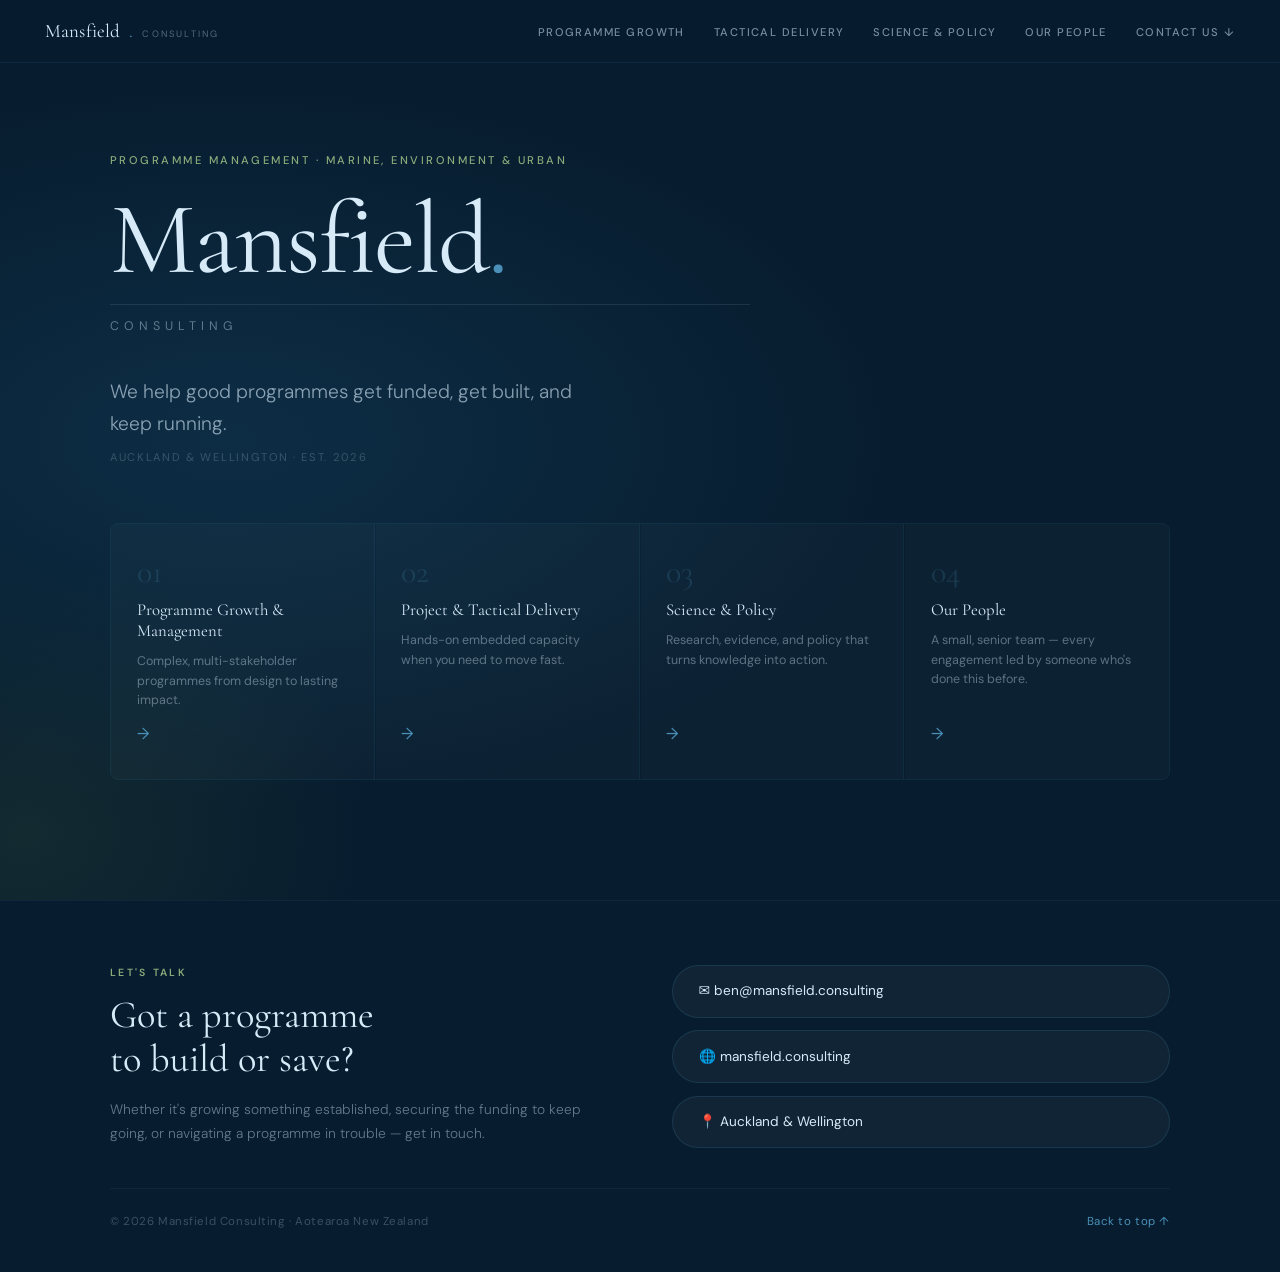
==== commit 8935ef27: "Refine hero lockup, soften cards, reposition gradient" ====
--- a/index.html
+++ b/index.html
@@ -44,11 +44,17 @@
       border-bottom: 1px solid rgba(74,144,184,0.14);
     }
     .nav-logo {
-      font-family: var(--fd); font-size: 1.1rem; font-weight: normal;
-      letter-spacing: 0.1em; color: var(--foam); text-decoration: none;
-      text-transform: uppercase; white-space: nowrap; cursor: pointer;
-    }
-    .nav-logo em { font-style: italic; color: var(--sky); }
+      font-family: var(--fd); font-size: 1.18rem; font-weight: normal;
+      letter-spacing: 0.01em; color: var(--foam); text-decoration: none;
+      white-space: nowrap; cursor: pointer;
+      display: flex; align-items: baseline; gap: 0.55rem;
+    }
+    .nav-logo-dot { color: var(--sky); }
+    .nav-logo-sub {
+      font-family: var(--fb); font-size: 0.58rem; font-weight: 400;
+      letter-spacing: 0.24em; text-transform: uppercase;
+      color: rgba(214,234,248,0.38);
+    }
     .nav-links { display: flex; gap: 1.8rem; list-style: none; }
     .nav-links a {
       font-size: 0.7rem; font-weight: 500; letter-spacing: 0.13em;
@@ -74,8 +80,8 @@
     .home-hero {
       min-height: calc(100vh - 64px); display: flex; align-items: center;
       position: relative; overflow: hidden;
-      background: radial-gradient(ellipse 70% 60% at 80% 40%, rgba(26,82,118,0.4) 0%, transparent 65%),
-                  radial-gradient(ellipse 50% 70% at 5% 90%, rgba(61,92,58,0.3) 0%, transparent 60%);
+      background: radial-gradient(ellipse 80% 65% at 18% 45%, rgba(26,82,118,0.32) 0%, transparent 68%),
+                  radial-gradient(ellipse 45% 55% at 2% 92%, rgba(61,92,58,0.22) 0%, transparent 60%);
       padding: 4rem 2.8rem 6rem;
     }
     .home-hero-inner { max-width: 1060px; margin: 0 auto; width: 100%; }
@@ -84,33 +90,42 @@
       text-transform: uppercase; color: var(--fern); margin-bottom: 1.4rem;
       animation: fadeUp 1s 0.1s ease both;
     }
+    .home-lockup { animation: fadeUp 1s 0.2s ease both; margin-bottom: 2.4rem; }
     .home-wordmark {
       font-family: var(--fd); font-size: clamp(4rem,8vw,9rem);
       font-weight: normal; line-height: 0.93; color: var(--foam);
-      letter-spacing: -0.02em; margin-bottom: 0.2em;
-      animation: fadeUp 1s 0.2s ease both;
-    }
-    .home-wordmark em { font-style: italic; color: var(--sky); display: block; }
+      letter-spacing: -0.02em;
+    }
+    .home-wordmark-dot { color: var(--sky); }
+    .home-lockup-rule {
+      width: 100%; max-width: 640px; height: 1px;
+      background: rgba(214,234,248,0.1); margin: 1rem 0 0.8rem;
+    }
+    .home-lockup-sub {
+      font-family: var(--fb); font-size: 0.78rem; font-weight: 400;
+      letter-spacing: 0.4em; text-transform: uppercase;
+      color: rgba(214,234,248,0.42);
+    }
     .home-tagline {
-      font-size: clamp(1.05rem,2vw,1.3rem); font-weight: 300;
-      color: rgba(214,234,248,0.68); max-width: 520px; line-height: 1.65;
-      margin-bottom: 0.6rem; animation: fadeUp 1s 0.33s ease both;
+      font-size: clamp(1rem,2vw,1.2rem); font-weight: 300;
+      color: rgba(214,234,248,0.62); max-width: 480px; line-height: 1.7;
+      margin-bottom: 0.5rem; animation: fadeUp 1s 0.38s ease both;
     }
     .home-sub {
-      font-size: 0.72rem; font-weight: 500; letter-spacing: 0.16em;
-      text-transform: uppercase; color: rgba(214,234,248,0.3);
-      margin-bottom: 3.5rem; animation: fadeUp 1s 0.4s ease both;
+      font-size: 0.7rem; font-weight: 400; letter-spacing: 0.15em;
+      text-transform: uppercase; color: rgba(214,234,248,0.22);
+      margin-bottom: 3.5rem; animation: fadeUp 1s 0.46s ease both;
     }
     .home-cards {
       display: grid; grid-template-columns: repeat(4,1fr); gap: 1px;
-      border: 1px solid rgba(74,144,184,0.16); border-radius: 4px;
-      overflow: hidden; animation: fadeUp 1s 0.5s ease both;
+      border: 1px solid rgba(74,144,184,0.13); border-radius: 8px;
+      overflow: hidden; animation: fadeUp 1s 0.54s ease both;
     }
     .home-card {
-      background: rgba(255,255,255,0.03); padding: 1.8rem 1.5rem;
-      cursor: pointer; transition: background 0.2s;
-      border-right: 1px solid rgba(74,144,184,0.12);
-      display: flex; flex-direction: column; gap: 0.6rem;
+      background: rgba(255,255,255,0.025); padding: 2rem 1.6rem;
+      cursor: pointer; transition: background 0.25s;
+      border-right: 1px solid rgba(74,144,184,0.1);
+      display: flex; flex-direction: column; gap: 0.7rem;
     }
     .home-card:last-child { border-right: none; }
     .home-card:hover { background: rgba(74,144,184,0.1); }
@@ -168,12 +183,12 @@
     /* ── EXPERIENCE CARDS ── */
     .exp-grid { display: grid; grid-template-columns: repeat(2,1fr); gap: 1.6rem; }
     .exp-card {
-      background: var(--cream); border: 1px solid rgba(13,46,74,0.07);
-      border-radius: 4px; overflow: hidden;
+      background: var(--cream); border: 1px solid rgba(13,46,74,0.06);
+      border-radius: 10px; overflow: hidden;
       display: flex; flex-direction: column;
       transition: box-shadow 0.25s, transform 0.2s;
     }
-    .exp-card:hover { box-shadow: 0 8px 28px rgba(13,46,74,0.1); transform: translateY(-3px); }
+    .exp-card:hover { box-shadow: 0 10px 36px rgba(13,46,74,0.09); transform: translateY(-3px); }
     .exp-card.wide { grid-column: 1 / -1; }
 
     /* photo placeholder */
@@ -235,8 +250,8 @@
     /* ── CERT / QUAL CARDS ── */
     .qual-grid { display: grid; grid-template-columns: repeat(3,1fr); gap: 1.2rem; margin-top: 1.5rem; }
     .qual-card {
-      background: var(--white); border: 1px solid rgba(13,46,74,0.09);
-      border-radius: 4px; padding: 1.4rem 1.5rem;
+      background: var(--white); border: 1px solid rgba(13,46,74,0.07);
+      border-radius: 8px; padding: 1.4rem 1.5rem;
     }
     .qual-card h4 { font-family: var(--fd); font-size: 1rem; font-weight: normal; color: var(--ocean); margin-bottom: 0.3rem; }
     .qual-card p { font-size: 0.78rem; color: #777; line-height: 1.55; }
@@ -250,11 +265,11 @@
       padding: 3rem 2.8rem 5rem; max-width: 1060px; margin: 0 auto;
     }
     .person-card {
-      background: var(--cream); border: 1px solid rgba(13,46,74,0.08);
-      border-radius: 4px; overflow: hidden;
+      background: var(--cream); border: 1px solid rgba(13,46,74,0.07);
+      border-radius: 10px; overflow: hidden;
       transition: box-shadow 0.25s, transform 0.2s;
     }
-    .person-card:hover { box-shadow: 0 8px 28px rgba(13,46,74,0.1); transform: translateY(-3px); }
+    .person-card:hover { box-shadow: 0 10px 36px rgba(13,46,74,0.09); transform: translateY(-3px); }
     .person-card--ghost { border-style: dashed; border-color: rgba(138,170,122,0.3); }
     .person-card--ghost:hover { box-shadow: none; transform: none; }
 
@@ -359,7 +374,7 @@
 <body>
 
 <nav>
-  <span class="nav-logo" onclick="showPage('home')">Mansfield <em>Consulting</em></span>
+  <span class="nav-logo" onclick="showPage('home')">Mansfield<span class="nav-logo-dot">.</span><span class="nav-logo-sub">Consulting</span></span>
   <ul class="nav-links">
     <li><a onclick="showPage('programme')" data-page="programme">Programme Growth</a></li>
     <li><a onclick="showPage('delivery')" data-page="delivery">Tactical Delivery</a></li>
@@ -374,7 +389,11 @@
   <div class="home-hero">
     <div class="home-hero-inner">
       <p class="home-eyebrow">Programme Management · Marine, Environment &amp; Urban</p>
-      <h1 class="home-wordmark">Mansfield<em>Consulting</em></h1>
+      <div class="home-lockup">
+        <h1 class="home-wordmark">Mansfield<span class="home-wordmark-dot">.</span></h1>
+        <div class="home-lockup-rule"></div>
+        <p class="home-lockup-sub">Consulting</p>
+      </div>
       <p class="home-tagline">We help good programmes get funded, get built, and keep running.</p>
       <p class="home-sub">Auckland &amp; Wellington · Est. 2026</p>
       <div class="home-cards">
@@ -971,7 +990,7 @@
       </div>
     </div>
 
-    <div class="person-card person-card--ghost" style="grid-column:1/-1;display:flex;flex-direction:row;overflow:visible;border-radius:4px;">
+    <div class="person-card person-card--ghost" style="grid-column:1/-1;display:flex;flex-direction:row;overflow:visible;">
       <div style="flex:1;padding:2rem;display:flex;align-items:center;gap:1.5rem;">
         <div style="width:56px;height:56px;border-radius:50%;background:rgba(138,170,122,0.08);border:2px dashed rgba(138,170,122,0.25);display:flex;align-items:center;justify-content:center;font-size:1.4rem;color:rgba(138,170,122,0.3);flex-shrink:0;">+</div>
         <div>
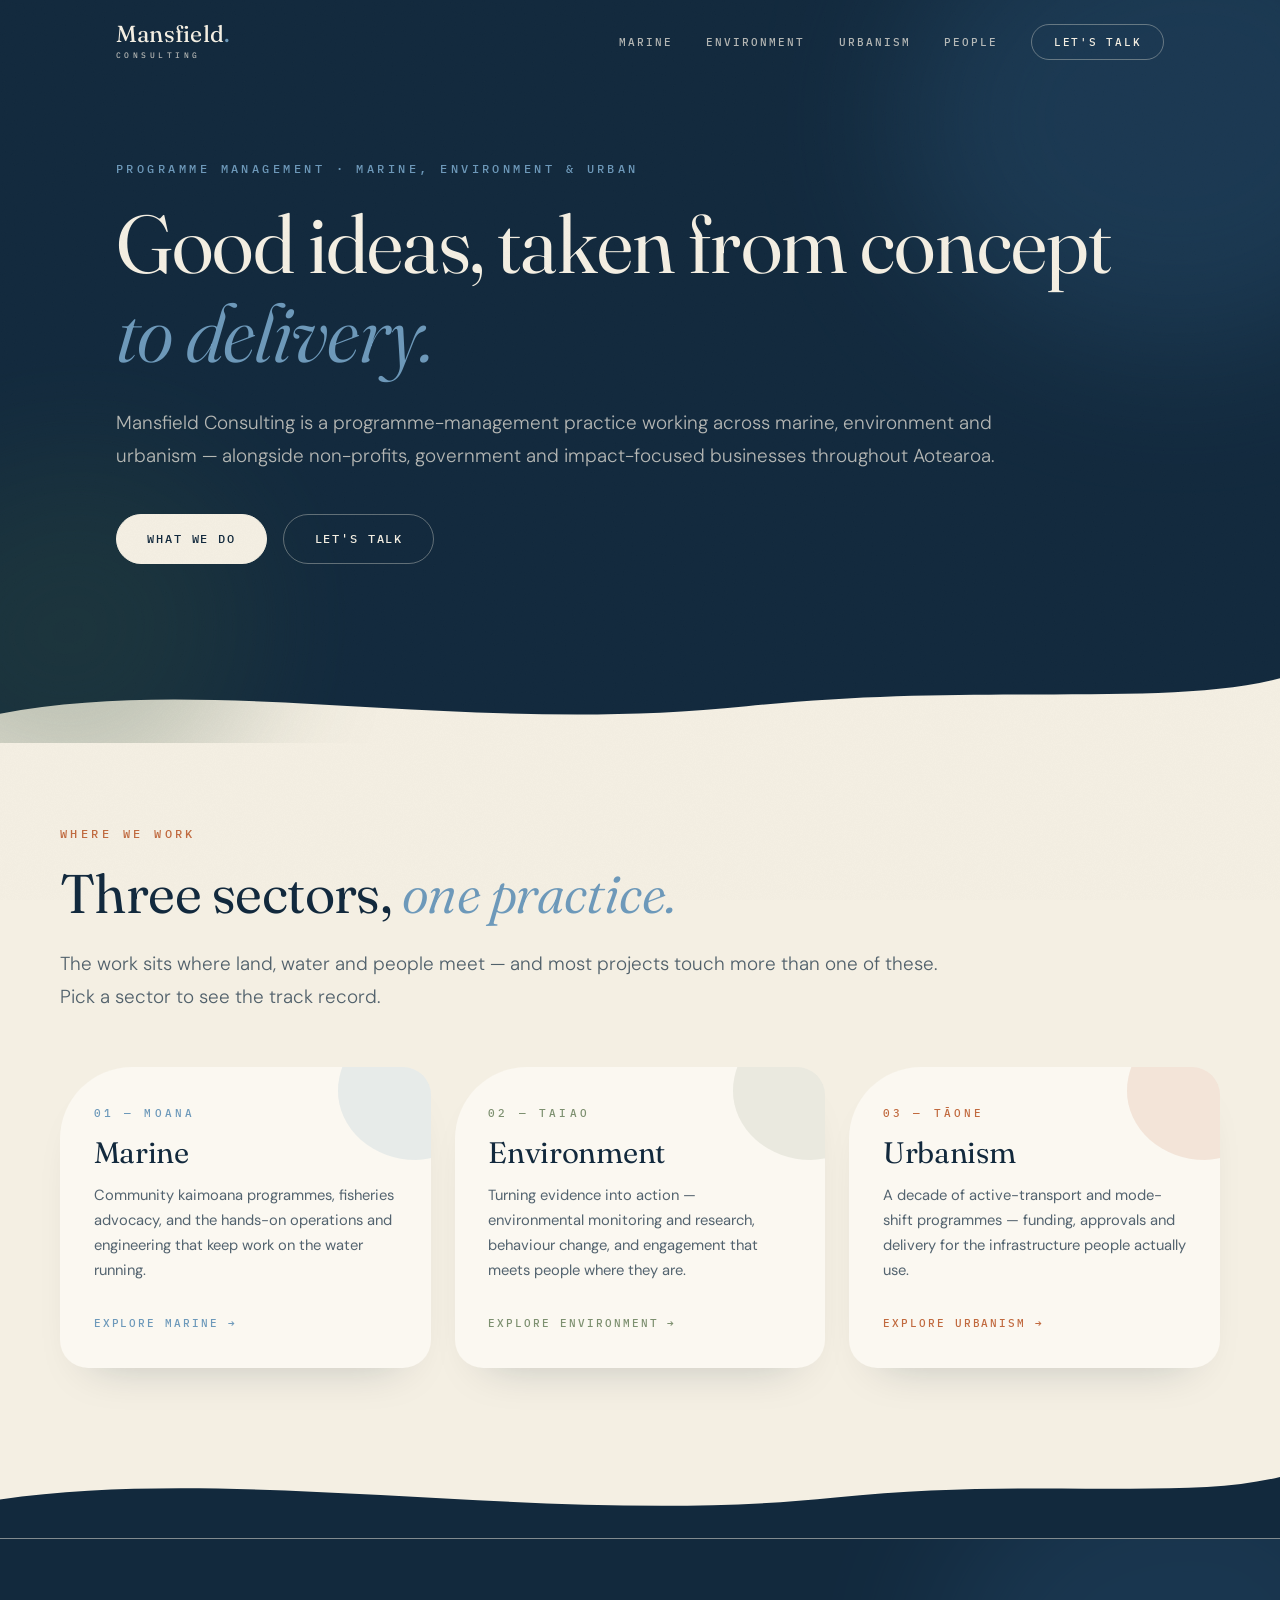
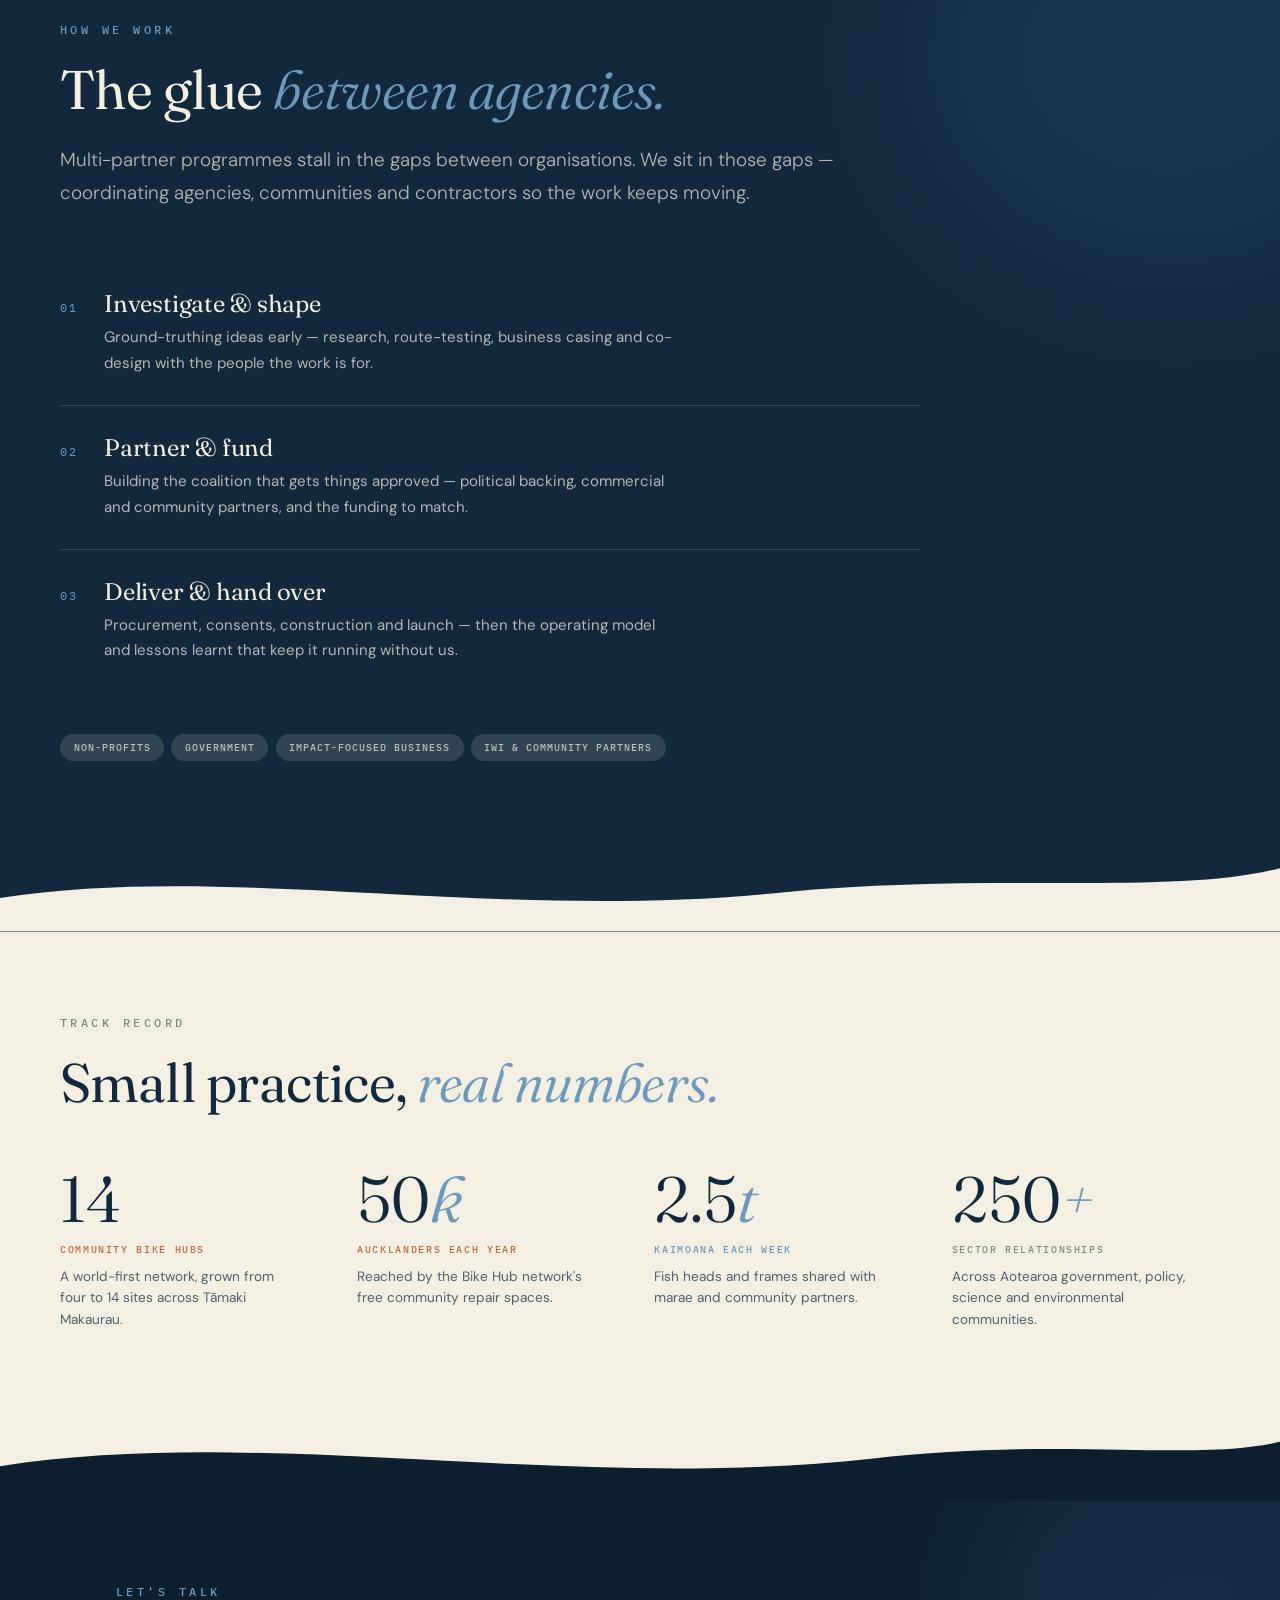
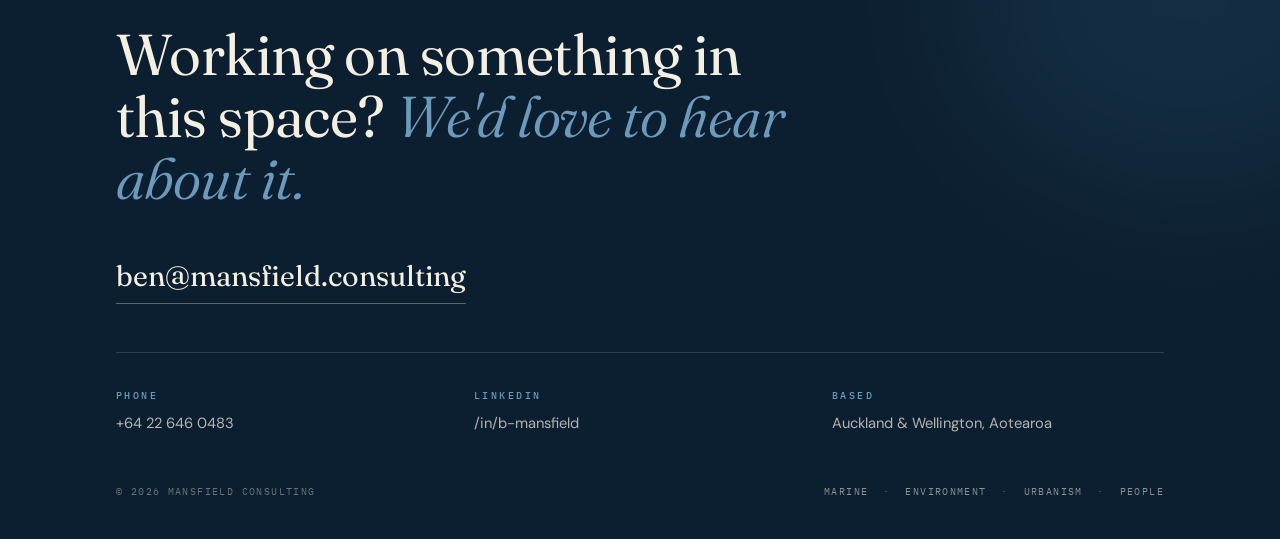
==== commit 9a181d59: "Redesign as multi-page consulting site matching pitch-deck brand - Split the single-page portfolio i" ====
--- a/index.html
+++ b/index.html
@@ -1,1045 +1,179 @@
 <!DOCTYPE html>
 <html lang="en">
 <head>
-  <meta charset="UTF-8" />
+  <meta charset="UTF-8"/>
   <meta name="viewport" content="width=device-width, initial-scale=1.0"/>
-  <title>Mansfield Consulting</title>
-  <link rel="preconnect" href="https://fonts.googleapis.com">
-  <link rel="preconnect" href="https://fonts.gstatic.com" crossorigin>
-  <link href="https://fonts.googleapis.com/css2?family=Cormorant+Garamond:ital,wght@0,300;0,400;0,500;1,300;1,400&family=DM+Sans:wght@300;400;500&display=swap" rel="stylesheet">
-  <style>
-    :root {
-      --ocean:  #0d2e4a;
-      --deep:   #071c2e;
-      --tide:   #1a5276;
-      --sky:    #4a90b8;
-      --foam:   #d6eaf8;
-      --sage:   #5d7a5a;
-      --moss:   #3b5c3a;
-      --fern:   #8aaa7a;
-      --sand:   #d4b896;
-      --cream:  #f5f0e8;
-      --white:  #fbfaf8;
-      --fd: 'Cormorant Garamond', Palatino, 'Book Antiqua', Georgia, serif;
-      --fb: 'DM Sans', system-ui, -apple-system, BlinkMacSystemFont, 'Segoe UI', Arial, sans-serif;
+  <title>Mansfield Consulting — Marine, Environment &amp; Urban</title>
+  <meta name="description" content="Mansfield Consulting is a programme-management practice working across marine, environment and urbanism — with non-profits, government and impact-focused businesses across Aotearoa."/>
+  <link rel="icon" href="data:image/svg+xml,%3Csvg xmlns='http://www.w3.org/2000/svg' viewBox='0 0 64 64'%3E%3Crect width='64' height='64' rx='14' fill='%2312293d'/%3E%3Ctext x='30' y='45' font-family='Georgia,serif' font-size='38' fill='%23f4efe3' text-anchor='middle'%3EM%3C/text%3E%3Ccircle cx='50' cy='42' r='4' fill='%236d99ba'/%3E%3C/svg%3E"/>
+  <link rel="preconnect" href="https://fonts.googleapis.com"/>
+  <link rel="preconnect" href="https://fonts.gstatic.com" crossorigin/>
+  <link href="https://fonts.googleapis.com/css2?family=Fraunces:ital,opsz,wght@0,9..144,300..600;1,9..144,300..600&family=DM+Sans:ital,opsz,wght@0,9..40,300;0,9..40,400;0,9..40,500;1,9..40,300&family=IBM+Plex+Mono:wght@400;500&display=swap" rel="stylesheet"/>
+  <link rel="stylesheet" href="/assets/styles.css"/>
+</head>
+<body class="page-home">
 
-      /* sector accents */
-      --marine-bg:  #0a2438;
-      --marine-hi:  #4a90b8;
-      --env-bg:     #2c3d2b;
-      --env-hi:     #8aaa7a;
-      --urban-bg:   #1a3a52;
-      --urban-hi:   #d4b896;
-    }
-    *, *::before, *::after { box-sizing: border-box; margin: 0; padding: 0; }
-    html { scroll-behavior: smooth; }
-    body { background: var(--white); color: var(--deep); font-family: var(--fb); font-size: 16px; line-height: 1.6; overflow-x: hidden; }
+<header class="site-head">
+  <div class="blob blob-steel" style="width:34rem;height:30rem;top:-8rem;right:-10rem;" aria-hidden="true"></div>
+  <div class="blob blob-sage" style="width:24rem;height:22rem;bottom:-4rem;left:-8rem;opacity:0.28;" aria-hidden="true"></div>
 
-    /* ── NAV ── */
-    nav {
-      position: fixed; top: 0; left: 0; right: 0; z-index: 100;
-      display: flex; align-items: center; justify-content: space-between;
-      padding: 1rem 2.8rem;
-      background: rgba(7,28,46,0.94); backdrop-filter: blur(14px);
-      border-bottom: 1px solid rgba(74,144,184,0.14);
-    }
-    .nav-logo {
-      font-family: var(--fd); font-size: 1.18rem; font-weight: normal;
-      letter-spacing: 0.01em; color: var(--foam); text-decoration: none;
-      white-space: nowrap; cursor: pointer;
-      display: flex; align-items: baseline; gap: 0.55rem;
-    }
-    .nav-logo-dot { color: var(--sky); }
-    .nav-logo-sub {
-      font-family: var(--fb); font-size: 0.58rem; font-weight: 400;
-      letter-spacing: 0.24em; text-transform: uppercase;
-      color: rgba(214,234,248,0.38);
-    }
-    .nav-links { display: flex; gap: 1.8rem; list-style: none; }
-    .nav-links a {
-      font-size: 0.7rem; font-weight: 500; letter-spacing: 0.13em;
-      text-transform: uppercase; color: rgba(214,234,248,0.55);
-      text-decoration: none; position: relative; transition: color 0.2s;
-      cursor: pointer;
-    }
-    .nav-links a::after {
-      content: ''; position: absolute; bottom: -4px; left: 0;
-      width: 0; height: 1px; background: var(--fern); transition: width 0.3s;
-    }
-    .nav-links a:hover, .nav-links a.active { color: var(--foam); }
-    .nav-links a:hover::after, .nav-links a.active::after { width: 100%; }
+  <nav class="nav" aria-label="Primary">
+    <a class="brand" href="/">
+      <span class="brand-name">Mansfield<span>.</span></span>
+      <span class="brand-sub">Consulting</span>
+    </a>
+    <button class="nav-toggle" aria-expanded="false" aria-controls="nav-menu" aria-label="Menu">
+      <span></span><span></span>
+    </button>
+    <ul class="nav-menu" id="nav-menu">
+      <li><a href="/marine/">Marine</a></li>
+      <li><a href="/environment/">Environment</a></li>
+      <li><a href="/urbanism/">Urbanism</a></li>
+      <li><a href="/people/">People</a></li>
+      <li><a class="nav-cta" href="#contact">Let's talk</a></li>
+    </ul>
+  </nav>
 
-    /* ── PAGES ── */
-    .page { display: none; padding-top: 64px; min-height: 100vh; }
-    .page.active { display: block; animation: pfade 0.3s ease both; }
-    @keyframes pfade { from { opacity:0; transform: translateY(14px); } to { opacity:1; transform: none; } }
-    @media (prefers-reduced-motion: reduce) { .page.active { animation: none; } }
+  <div class="hero">
+    <span class="kicker">Programme management · Marine, Environment &amp; Urban</span>
+    <h1>Good ideas, taken from concept <em>to delivery.</em></h1>
+    <p class="lede">Mansfield Consulting is a programme-management practice working across marine, environment and urbanism — alongside non-profits, government and impact-focused businesses throughout Aotearoa.</p>
+    <div class="hero-ctas">
+      <a class="btn btn-solid" href="#sectors">What we do</a>
+      <a class="btn btn-ghost" href="#contact">Let's talk</a>
+    </div>
+  </div>
 
-    /* ── HOME ── */
-    #page-home { background: var(--deep); }
-    .home-hero {
-      min-height: calc(100vh - 64px); display: flex; align-items: center;
-      position: relative; overflow: hidden;
-      background: radial-gradient(ellipse 80% 65% at 18% 45%, rgba(26,82,118,0.32) 0%, transparent 68%),
-                  radial-gradient(ellipse 45% 55% at 2% 92%, rgba(61,92,58,0.22) 0%, transparent 60%);
-      padding: 4rem 2.8rem 6rem;
-    }
-    .home-hero-inner { max-width: 1060px; margin: 0 auto; width: 100%; }
-    .home-eyebrow {
-      font-size: 0.7rem; font-weight: 500; letter-spacing: 0.22em;
-      text-transform: uppercase; color: var(--fern); margin-bottom: 1.4rem;
-      animation: fadeUp 1s 0.1s ease both;
-    }
-    .home-lockup { animation: fadeUp 1s 0.2s ease both; margin-bottom: 2.4rem; }
-    .home-wordmark {
-      font-family: var(--fd); font-size: clamp(4rem,8vw,9rem);
-      font-weight: normal; line-height: 0.93; color: var(--foam);
-      letter-spacing: -0.02em;
-    }
-    .home-wordmark-dot { color: var(--sky); }
-    .home-lockup-rule {
-      width: 100%; max-width: 640px; height: 1px;
-      background: rgba(214,234,248,0.1); margin: 1rem 0 0.8rem;
-    }
-    .home-lockup-sub {
-      font-family: var(--fb); font-size: 0.78rem; font-weight: 400;
-      letter-spacing: 0.4em; text-transform: uppercase;
-      color: rgba(214,234,248,0.42);
-    }
-    .home-tagline {
-      font-size: clamp(1rem,2vw,1.2rem); font-weight: 300;
-      color: rgba(214,234,248,0.62); max-width: 480px; line-height: 1.7;
-      margin-bottom: 0.5rem; animation: fadeUp 1s 0.38s ease both;
-    }
-    .home-sub {
-      font-size: 0.7rem; font-weight: 400; letter-spacing: 0.15em;
-      text-transform: uppercase; color: rgba(214,234,248,0.22);
-      margin-bottom: 3.5rem; animation: fadeUp 1s 0.46s ease both;
-    }
-    .home-cards {
-      display: grid; grid-template-columns: repeat(4,1fr); gap: 1px;
-      border: 1px solid rgba(74,144,184,0.13); border-radius: 8px;
-      overflow: hidden; animation: fadeUp 1s 0.54s ease both;
-    }
-    .home-card {
-      background: rgba(255,255,255,0.025); padding: 2rem 1.6rem;
-      cursor: pointer; transition: background 0.25s;
-      border-right: 1px solid rgba(74,144,184,0.1);
-      display: flex; flex-direction: column; gap: 0.7rem;
-    }
-    .home-card:last-child { border-right: none; }
-    .home-card:hover { background: rgba(74,144,184,0.1); }
-    .home-card-num {
-      font-family: var(--fd); font-size: 2rem; font-weight: normal;
-      color: rgba(74,144,184,0.22); line-height: 1;
-    }
-    .home-card h3 {
-      font-family: var(--fd); font-size: 1.05rem; font-weight: normal;
-      color: var(--foam); line-height: 1.25;
-    }
-    .home-card p { font-size: 0.78rem; color: rgba(214,234,248,0.4); line-height: 1.55; }
-    .home-card-arrow { color: var(--sky); font-size: 1rem; margin-top: auto; }
-    @keyframes fadeUp { from{opacity:0;transform:translateY(28px)}to{opacity:1;transform:none} }
+  <div class="curve" aria-hidden="true"><svg viewBox="0 0 1440 96" preserveAspectRatio="none"><path d="M0,96 L0,64 C240,20 520,88 840,56 C1100,30 1310,58 1440,26 L1440,96 Z" fill="#f4efe3"/></svg></div>
+</header>
 
-    /* ── CONTENT PAGES shared ── */
-    .pg-header {
-      background: var(--deep); padding: 3.5rem 2.8rem 3rem;
-      border-bottom: 1px solid rgba(74,144,184,0.1);
-    }
-    .pg-header-inner { max-width: 1060px; margin: 0 auto; }
-    .pg-eyebrow {
-      font-size: 0.68rem; font-weight: 500; letter-spacing: 0.22em;
-      text-transform: uppercase; color: var(--fern); margin-bottom: 0.8rem;
-      display: block;
-    }
-    .pg-title {
-      font-family: var(--fd); font-size: clamp(2rem,4vw,3.2rem);
-      font-weight: normal; color: var(--foam); line-height: 1.1;
-      margin-bottom: 0.8rem; text-wrap: balance;
-    }
-    .pg-intro {
-      font-size: 0.95rem; font-weight: 300; color: rgba(214,234,248,0.55);
-      max-width: 600px; line-height: 1.75;
-    }
-    .pg-body { padding: 0 2.8rem 5rem; }
-    .pg-body-inner { max-width: 1060px; margin: 0 auto; }
+<main>
 
-    /* ── SECTOR SECTIONS ── */
-    .sector { padding: 3rem 0; border-bottom: 1px solid rgba(13,46,74,0.08); }
-    .sector:last-child { border-bottom: none; }
-    .sector-label {
-      display: inline-flex; align-items: center; gap: 0.7rem;
-      font-size: 0.65rem; font-weight: 600; letter-spacing: 0.22em;
-      text-transform: uppercase; margin-bottom: 2rem;
-    }
-    .sector-label-rule { display: block; width: 2.2rem; height: 1px; }
-    .sector--marine .sector-label { color: var(--sky); }
-    .sector--marine .sector-label-rule { background: var(--sky); }
-    .sector--env .sector-label { color: var(--fern); }
-    .sector--env .sector-label-rule { background: var(--fern); }
-    .sector--urban .sector-label { color: var(--sand); }
-    .sector--urban .sector-label-rule { background: var(--sand); }
+  <!-- SECTORS -->
+  <section class="section" id="sectors">
+    <div class="section-inner">
+      <div class="section-head reveal">
+        <span class="kicker" style="color:var(--clay);">Where we work</span>
+        <h2>Three sectors, <em>one practice.</em></h2>
+        <p class="lede">The work sits where land, water and people meet — and most projects touch more than one of these. Pick a sector to see the track record.</p>
+      </div>
+      <div class="sector-grid">
+        <a class="sector-card is-marine reveal" href="/marine/">
+          <span class="sector-num">01 — Moana</span>
+          <h3>Marine</h3>
+          <p>Community kaimoana programmes, fisheries advocacy, and the hands-on operations and engineering that keep work on the water running.</p>
+          <span class="sector-more">Explore Marine</span>
+        </a>
+        <a class="sector-card is-environment reveal" href="/environment/">
+          <span class="sector-num">02 — Taiao</span>
+          <h3>Environment</h3>
+          <p>Turning evidence into action — environmental monitoring and research, behaviour change, and engagement that meets people where they are.</p>
+          <span class="sector-more">Explore Environment</span>
+        </a>
+        <a class="sector-card is-urbanism reveal" href="/urbanism/">
+          <span class="sector-num">03 — Tāone</span>
+          <h3>Urbanism</h3>
+          <p>A decade of active-transport and mode-shift programmes — funding, approvals and delivery for the infrastructure people actually use.</p>
+          <span class="sector-more">Explore Urbanism</span>
+        </a>
+      </div>
+    </div>
+  </section>
 
-    /* ── EXPERIENCE CARDS ── */
-    .exp-grid { display: grid; grid-template-columns: repeat(2,1fr); gap: 1.6rem; }
-    .exp-card {
-      background: var(--cream); border: 1px solid rgba(13,46,74,0.06);
-      border-radius: 10px; overflow: hidden;
-      display: flex; flex-direction: column;
-      transition: box-shadow 0.25s, transform 0.2s;
-    }
-    .exp-card:hover { box-shadow: 0 10px 36px rgba(13,46,74,0.09); transform: translateY(-3px); }
-    .exp-card.wide { grid-column: 1 / -1; }
+  <!-- HOW WE WORK -->
+  <div class="curve" aria-hidden="true"><svg viewBox="0 0 1440 96" preserveAspectRatio="none"><path d="M0,96 L0,54 C280,16 620,84 940,52 C1160,30 1330,56 1440,30 L1440,96 Z" fill="#12293d"/></svg></div>
+  <section class="section section-dark">
+    <div class="blob blob-steel" style="width:30rem;height:26rem;top:-6rem;right:-8rem;opacity:0.3;" aria-hidden="true"></div>
+    <div class="section-inner">
+      <div class="section-head reveal">
+        <span class="kicker">How we work</span>
+        <h2>The glue <em>between agencies.</em></h2>
+        <p class="lede">Multi-partner programmes stall in the gaps between organisations. We sit in those gaps — coordinating agencies, communities and contractors so the work keeps moving.</p>
+      </div>
+      <div class="approach-list">
+        <div class="approach-item reveal">
+          <span class="num">01</span>
+          <div>
+            <h3>Investigate &amp; shape</h3>
+            <p>Ground-truthing ideas early — research, route-testing, business casing and co-design with the people the work is for.</p>
+          </div>
+        </div>
+        <div class="approach-item reveal">
+          <span class="num">02</span>
+          <div>
+            <h3>Partner &amp; fund</h3>
+            <p>Building the coalition that gets things approved — political backing, commercial and community partners, and the funding to match.</p>
+          </div>
+        </div>
+        <div class="approach-item reveal">
+          <span class="num">03</span>
+          <div>
+            <h3>Deliver &amp; hand over</h3>
+            <p>Procurement, consents, construction and launch — then the operating model and lessons learnt that keep it running without us.</p>
+          </div>
+        </div>
+      </div>
+      <ul class="tags tags-invert reveal" style="margin-top:2.6rem;">
+        <li>Non-profits</li><li>Government</li><li>Impact-focused business</li><li>Iwi &amp; community partners</li>
+      </ul>
+    </div>
+  </section>
+  <div class="curve" style="background:#12293d;" aria-hidden="true"><svg viewBox="0 0 1440 96" preserveAspectRatio="none"><path d="M0,96 L0,60 C260,22 560,86 880,54 C1120,32 1320,58 1440,28 L1440,96 Z" fill="#f4efe3"/></svg></div>
 
-    /* photo placeholder */
-    .exp-photo {
-      width: 100%; aspect-ratio: 16/7;
-      display: flex; flex-direction: column;
-      align-items: center; justify-content: center; gap: 0.5rem;
-      font-size: 0.65rem; letter-spacing: 0.12em; text-transform: uppercase;
-      position: relative; overflow: hidden;
-    }
-    .exp-photo-icon { font-size: 1.5rem; opacity: 0.35; }
-    .exp-photo-lbl { opacity: 0.35; }
-    .photo--marine { background: linear-gradient(135deg, var(--marine-bg) 0%, #1a4a6a 100%); color: var(--foam); }
-    .photo--env    { background: linear-gradient(135deg, var(--env-bg) 0%, #4a6b49 100%); color: var(--foam); }
-    .photo--urban  { background: linear-gradient(135deg, var(--urban-bg) 0%, #2a5a7c 100%); color: var(--foam); }
-    .photo--science{ background: linear-gradient(135deg, #1c2c3a 0%, #2a4255 100%); color: var(--foam); }
-
-    .exp-content { padding: 1.6rem; display: flex; flex-direction: column; flex: 1; }
-    .exp-meta {
-      display: flex; align-items: baseline; justify-content: space-between;
-      gap: 0.5rem; margin-bottom: 0.4rem; flex-wrap: wrap;
-    }
-    .exp-client {
-      font-size: 0.7rem; font-weight: 500; letter-spacing: 0.1em;
-      text-transform: uppercase; color: var(--sky);
-    }
-    .exp-date { font-size: 0.7rem; color: #aaa; }
-    .exp-title {
-      font-family: var(--fd); font-size: 1.2rem; font-weight: normal;
-      color: var(--ocean); margin-bottom: 0.7rem; line-height: 1.2;
-    }
-    .exp-desc { font-size: 0.84rem; color: #555; line-height: 1.7; margin-bottom: 0.8rem; }
-    .exp-bullets { font-size: 0.82rem; color: #555; line-height: 1.65; padding-left: 1rem; margin-bottom: 1rem; }
-    .exp-bullets li { margin-bottom: 0.3rem; }
-    .exp-tag {
-      display: inline-block; font-size: 0.63rem; font-weight: 600;
-      letter-spacing: 0.13em; text-transform: uppercase;
-      padding: 0.18rem 0.6rem; border-radius: 2px; margin-bottom: 0.5rem;
-    }
-    .tag-govt       { background: rgba(13,46,74,0.09); color: var(--ocean); }
-    .tag-np         { background: rgba(93,122,90,0.12); color: var(--moss); }
-    .tag-comm       { background: rgba(26,82,118,0.1); color: var(--tide); }
-    .tag-marine     { background: rgba(74,144,184,0.12); color: var(--tide); }
-    .tag-commercial { background: rgba(180,140,60,0.1); color: #7a5c2a; }
-    .tag-academic   { background: rgba(80,70,120,0.1); color: #4a3d7a; }
-    .exp-stats {
-      display: flex; gap: 1.2rem; flex-wrap: wrap;
-      padding-top: 0.9rem; border-top: 1px solid rgba(13,46,74,0.07);
-      margin-top: auto;
-    }
-    .exp-stat { display: flex; flex-direction: column; }
-    .sn {
-      font-family: var(--fd); font-size: 1.5rem; font-weight: normal;
-      color: var(--ocean); line-height: 1; font-variant-numeric: tabular-nums;
-    }
-    .sn em { font-style: normal; font-size: 0.75em; color: var(--sky); }
-    .sl { font-size: 0.63rem; font-weight: 500; letter-spacing: 0.08em; text-transform: uppercase; color: #aaa; margin-top: 0.1rem; }
-
-    /* ── CERT / QUAL CARDS ── */
-    .qual-grid { display: grid; grid-template-columns: repeat(3,1fr); gap: 1.2rem; margin-top: 1.5rem; }
-    .qual-card {
-      background: var(--white); border: 1px solid rgba(13,46,74,0.07);
-      border-radius: 8px; padding: 1.4rem 1.5rem;
-    }
-    .qual-card h4 { font-family: var(--fd); font-size: 1rem; font-weight: normal; color: var(--ocean); margin-bottom: 0.3rem; }
-    .qual-card p { font-size: 0.78rem; color: #777; line-height: 1.55; }
-    .qual-card .year { font-size: 0.68rem; color: #aaa; margin-top: 0.4rem; display: block; }
-
-    /* ── PEOPLE PAGE ── */
-    #page-people { background: var(--white); }
-    #page-people .pg-header { background: var(--deep); }
-    .people-grid {
-      display: grid; grid-template-columns: 1fr 1fr; gap: 2rem;
-      padding: 3rem 2.8rem 5rem; max-width: 1060px; margin: 0 auto;
-    }
-    .person-card {
-      background: var(--cream); border: 1px solid rgba(13,46,74,0.07);
-      border-radius: 10px; overflow: hidden;
-      transition: box-shadow 0.25s, transform 0.2s;
-    }
-    .person-card:hover { box-shadow: 0 10px 36px rgba(13,46,74,0.09); transform: translateY(-3px); }
-    .person-card--ghost { border-style: dashed; border-color: rgba(138,170,122,0.3); }
-    .person-card--ghost:hover { box-shadow: none; transform: none; }
-
-    .person-photo-placeholder {
-      width: 100%; aspect-ratio: 4/3;
-      display: flex; flex-direction: column; align-items: center; justify-content: center; gap: 0.6rem;
-      background: linear-gradient(135deg, var(--ocean) 0%, var(--tide) 100%);
-      font-size: 0.65rem; letter-spacing: 0.12em; text-transform: uppercase; color: rgba(214,234,248,0.4);
-    }
-    .person-photo-placeholder--ghost {
-      background: rgba(138,170,122,0.07);
-      border-bottom: 1px dashed rgba(138,170,122,0.25);
-      color: rgba(138,170,122,0.35);
-    }
-    .person-photo-icon { font-size: 2rem; opacity: 0.3; }
-
-    .person-body { padding: 1.8rem; }
-    .person-role {
-      font-size: 0.65rem; font-weight: 600; letter-spacing: 0.18em;
-      text-transform: uppercase; color: var(--fern); margin-bottom: 0.3rem;
-    }
-    .person-name { font-family: var(--fd); font-size: 1.6rem; font-weight: normal; color: var(--ocean); margin-bottom: 0.8rem; }
-    .person-bio { font-size: 0.84rem; color: #555; line-height: 1.72; margin-bottom: 1rem; }
-    .person-tags { display: flex; flex-wrap: wrap; gap: 0.4rem; margin-bottom: 1.1rem; }
-    .person-tag {
-      font-size: 0.7rem; padding: 0.2rem 0.6rem; border-radius: 2px;
-      background: rgba(13,46,74,0.07); color: var(--ocean);
-      border: 1px solid rgba(13,46,74,0.1);
-    }
-    .person-link {
-      font-size: 0.73rem; font-weight: 500; letter-spacing: 0.1em;
-      text-transform: uppercase; color: var(--sky); text-decoration: none;
-      transition: color 0.2s;
-    }
-    .person-link:hover { color: var(--ocean); }
-    .recruiting-badge {
-      display: inline-block; font-size: 0.62rem; font-weight: 600;
-      letter-spacing: 0.15em; text-transform: uppercase;
-      color: var(--fern); background: rgba(138,170,122,0.12);
-      border: 1px solid rgba(138,170,122,0.28); padding: 0.18rem 0.55rem;
-      border-radius: 2px; margin-bottom: 0.35rem;
-    }
-
-    /* ── FOOTER / CONTACT ── */
-    footer {
-      background: var(--deep); padding: 4rem 2.8rem 2.5rem;
-      border-top: 1px solid rgba(74,144,184,0.1);
-    }
-    .footer-inner {
-      max-width: 1060px; margin: 0 auto;
-      display: grid; grid-template-columns: 1fr 1fr; gap: 4rem; align-items: start;
-    }
-    .footer-cta-tag {
-      font-size: 0.65rem; font-weight: 600; letter-spacing: 0.22em;
-      text-transform: uppercase; color: var(--fern); margin-bottom: 0.7rem; display: block;
-    }
-    .footer-cta-title {
-      font-family: var(--fd); font-size: clamp(1.6rem,3vw,2.4rem); font-weight: normal;
-      color: var(--foam); line-height: 1.15; margin-bottom: 1rem;
-    }
-    .footer-cta-body { font-size: 0.86rem; font-weight: 300; color: rgba(214,234,248,0.45); line-height: 1.75; }
-    .footer-chips { display: flex; flex-direction: column; gap: 0.8rem; justify-content: center; }
-    .footer-chip {
-      display: flex; align-items: center; gap: 0.7rem;
-      padding: 0.9rem 1.6rem; background: rgba(255,255,255,0.04);
-      border: 1px solid rgba(74,144,184,0.18); border-radius: 100px;
-      font-size: 0.85rem; color: var(--foam); text-decoration: none;
-      transition: background 0.2s, border-color 0.2s;
-    }
-    .footer-chip:hover { background: rgba(74,144,184,0.12); border-color: rgba(74,144,184,0.4); }
-    .footer-chip--static:hover { background: rgba(255,255,255,0.04); border-color: rgba(74,144,184,0.18); cursor: default; }
-    .footer-copy {
-      max-width: 1060px; margin: 2.5rem auto 0;
-      padding-top: 1.5rem; border-top: 1px solid rgba(74,144,184,0.1);
-      font-size: 0.72rem; color: rgba(214,234,248,0.25); letter-spacing: 0.05em;
-      display: flex; justify-content: space-between; align-items: center;
-    }
-    .footer-copy a { color: var(--sky); text-decoration: none; cursor: pointer; }
-    .footer-copy a:hover { color: var(--foam); }
-
-    /* ── RESPONSIVE ── */
-    @media (max-width: 860px) {
-      .home-cards { grid-template-columns: 1fr 1fr; }
-      .exp-grid { grid-template-columns: 1fr; }
-      .exp-card.wide { grid-column: auto; }
-      .qual-grid { grid-template-columns: 1fr 1fr; }
-      .people-grid { grid-template-columns: 1fr; }
-      .footer-inner { grid-template-columns: 1fr; gap: 2.5rem; }
-    }
-    @media (max-width: 600px) {
-      nav { padding: 0.9rem 1.2rem; }
-      .nav-links { gap: 0.9rem; }
-      .nav-links a { font-size: 0.62rem; letter-spacing: 0.08em; }
-      .home-hero, .pg-header, .pg-body { padding-left: 1.2rem; padding-right: 1.2rem; }
-      .people-grid { padding-left: 1.2rem; padding-right: 1.2rem; }
-      footer { padding-left: 1.2rem; padding-right: 1.2rem; }
-      .home-cards { grid-template-columns: 1fr; }
-      .qual-grid { grid-template-columns: 1fr; }
-    }
-  </style>
-</head>
-<body>
-
-<nav>
-  <span class="nav-logo" onclick="showPage('home')">Mansfield<span class="nav-logo-dot">.</span><span class="nav-logo-sub">Consulting</span></span>
-  <ul class="nav-links">
-    <li><a onclick="showPage('programme')" data-page="programme">Programme Growth</a></li>
-    <li><a onclick="showPage('delivery')" data-page="delivery">Tactical Delivery</a></li>
-    <li><a onclick="showPage('science')" data-page="science">Science &amp; Policy</a></li>
-    <li><a onclick="showPage('people')" data-page="people">Our People</a></li>
-    <li><a onclick="scrollToContact()">Contact Us ↓</a></li>
-  </ul>
-</nav>
-
-<!-- ═══ HOME ═══ -->
-<div class="page active" id="page-home">
-  <div class="home-hero">
-    <div class="home-hero-inner">
-      <p class="home-eyebrow">Programme Management · Marine, Environment &amp; Urban</p>
-      <div class="home-lockup">
-        <h1 class="home-wordmark">Mansfield<span class="home-wordmark-dot">.</span></h1>
-        <div class="home-lockup-rule"></div>
-        <p class="home-lockup-sub">Consulting</p>
+  <!-- TRACK RECORD -->
+  <section class="section">
+    <div class="section-inner">
+      <div class="section-head reveal">
+        <span class="kicker" style="color:var(--sage);">Track record</span>
+        <h2>Small practice, <em>real numbers.</em></h2>
       </div>
-      <p class="home-tagline">We help good programmes get funded, get built, and keep running.</p>
-      <p class="home-sub">Auckland &amp; Wellington · Est. 2026</p>
-      <div class="home-cards">
-        <div class="home-card" onclick="showPage('programme')">
-          <div class="home-card-num">01</div>
-          <h3>Programme Growth &amp; Management</h3>
-          <p>Complex, multi-stakeholder programmes from design to lasting impact.</p>
-          <span class="home-card-arrow">→</span>
+      <div class="stat-row">
+        <div class="stat reveal">
+          <div class="stat-num">14</div>
+          <span class="stat-label" style="color:var(--clay);">Community Bike Hubs</span>
+          <p>A world-first network, grown from four to 14 sites across Tāmaki Makaurau.</p>
         </div>
-        <div class="home-card" onclick="showPage('delivery')">
-          <div class="home-card-num">02</div>
-          <h3>Project &amp; Tactical Delivery</h3>
-          <p>Hands-on embedded capacity when you need to move fast.</p>
-          <span class="home-card-arrow">→</span>
+        <div class="stat reveal">
+          <div class="stat-num">50<em>k</em></div>
+          <span class="stat-label" style="color:var(--clay);">Aucklanders each year</span>
+          <p>Reached by the Bike Hub network's free community repair spaces.</p>
         </div>
-        <div class="home-card" onclick="showPage('science')">
-          <div class="home-card-num">03</div>
-          <h3>Science &amp; Policy</h3>
-          <p>Research, evidence, and policy that turns knowledge into action.</p>
-          <span class="home-card-arrow">→</span>
+        <div class="stat reveal">
+          <div class="stat-num">2.5<em>t</em></div>
+          <span class="stat-label" style="color:var(--steel);">Kaimoana each week</span>
+          <p>Fish heads and frames shared with marae and community partners.</p>
         </div>
-        <div class="home-card" onclick="showPage('people')">
-          <div class="home-card-num">04</div>
-          <h3>Our People</h3>
-          <p>A small, senior team — every engagement led by someone who's done this before.</p>
-          <span class="home-card-arrow">→</span>
+        <div class="stat reveal">
+          <div class="stat-num">250<em>+</em></div>
+          <span class="stat-label" style="color:var(--sage);">Sector relationships</span>
+          <p>Across Aotearoa government, policy, science and environmental communities.</p>
         </div>
       </div>
     </div>
-  </div>
-</div>
+  </section>
 
-<!-- ═══ PROGRAMME GROWTH & MANAGEMENT ═══ -->
-<div class="page" id="page-programme">
-  <div class="pg-header">
-    <div class="pg-header-inner">
-      <span class="pg-eyebrow">01 · Programme Growth &amp; Management</span>
-      <h2 class="pg-title">End-to-end delivery across<br>complex, multi-stakeholder programmes.</h2>
-      <p class="pg-intro">From scoping and co-design through procurement, construction, and handover — we hold the thread across government agencies, non-profits, and community organisations.</p>
+</main>
+
+<!-- FOOTER -->
+<div class="curve" aria-hidden="true"><svg viewBox="0 0 1440 96" preserveAspectRatio="none"><path d="M0,96 L0,58 C300,14 640,86 980,50 C1200,26 1340,54 1440,32 L1440,96 Z" fill="#0c1f30"/></svg></div>
+<footer class="site-foot" id="contact">
+  <div class="blob blob-steel" style="width:28rem;height:24rem;top:-6rem;right:-8rem;opacity:0.25;" aria-hidden="true"></div>
+  <div class="foot-inner">
+    <span class="kicker">Let's talk</span>
+    <h2 class="foot-title">Working on something in this space? <em>We'd love to hear about it.</em></h2>
+    <a class="foot-mail" href="mailto:ben@mansfield.consulting">ben@mansfield.consulting</a>
+    <div class="foot-grid">
+      <div><span class="foot-label">Phone</span><a href="tel:+64226460483">+64 22 646 0483</a></div>
+      <div><span class="foot-label">LinkedIn</span><a href="https://linkedin.com/in/b-mansfield" target="_blank" rel="noopener">/in/b-mansfield</a></div>
+      <div><span class="foot-label">Based</span><span class="foot-value">Auckland &amp; Wellington, Aotearoa</span></div>
     </div>
-  </div>
-  <div class="pg-body">
-    <div class="pg-body-inner">
-
-      <!-- MARINE -->
-      <div class="sector sector--marine">
-        <div class="sector-label"><span class="sector-label-rule"></span>Marine</div>
-        <div class="exp-grid">
-
-          <div class="exp-card">
-            <div class="exp-photo photo--marine">
-              <span class="exp-photo-icon">📷</span>
-              <span class="exp-photo-lbl">Kai Ika · Westhaven Marina</span>
-            </div>
-            <div class="exp-content">
-              <div class="exp-meta"><span class="exp-client">LegaSea</span><span class="exp-date">May 2026 – Present</span></div>
-              <span class="exp-tag tag-np">Non-profit · Growth</span>
-              <h3 class="exp-title">Programme Growth Lead</h3>
-              <p class="exp-desc">Focused on scaling and launching new fundraisers to generate income, while improving back-end systems across the Kai Ika Programme.</p>
-              <ul class="exp-bullets">
-                <li>Retrofitted, launched and managed a mobile coffee cart as a monthly fundraising opportunity.</li>
-                <li>Doubled the Cans 4 Kai monthly collections from ~800 kg to over 1,500 kg by tightening existing relationships and onboarding new partners.</li>
-                <li>Delivered site enhancements including two new payments and reporting apps, upgrades on four trailers, and upgraded project management workflows.</li>
-              </ul>
-              <div class="exp-stats">
-                <div class="exp-stat"><span class="sn">1,500<em>kg</em></span><span class="sl">Aluminium recycled / mo</span></div>
-                <div class="exp-stat"><span class="sn">2×</span><span class="sl">Collections growth</span></div>
-              </div>
-            </div>
-          </div>
-
-          <div class="exp-card">
-            <div class="exp-photo photo--marine">
-              <span class="exp-photo-icon">📷</span>
-              <span class="exp-photo-lbl">Filleting Station Operations</span>
-            </div>
-            <div class="exp-content">
-              <div class="exp-meta"><span class="exp-client">LegaSea</span><span class="exp-date">Oct 2025 – May 2026</span></div>
-              <span class="exp-tag tag-np">Non-profit · Operations</span>
-              <h3 class="exp-title">Kai Ika Operations Manager</h3>
-              <p class="exp-desc">Managed day to day operations across the Kai Ika Programme, including the filleting station at Westhaven Marina, kaimoana distributions, always-on recycling fundraisers, and weekly competitions and events.</p>
-              <ul class="exp-bullets">
-                <li>Managed daily operations at Westhaven Marina — the largest marina in the Southern Hemisphere.</li>
-                <li>Supported over 2,500 kg of free fish heads and frames distributed to communities weekly via Marae and partners.</li>
-                <li>Operated Cans 4 Kai, recycling one tonne of aluminium each month.</li>
-                <li>Delivered a series of mobile filleting events and engagement opportunities.</li>
-              </ul>
-              <div class="exp-stats">
-                <div class="exp-stat"><span class="sn">2,500<em>kg</em></span><span class="sl">Distributed / week</span></div>
-                <div class="exp-stat"><span class="sn">1<em>t</em></span><span class="sl">Aluminium recycled / mo</span></div>
-              </div>
-            </div>
-          </div>
-
-        </div>
-      </div>
-
-      <!-- ENVIRONMENT -->
-      <div class="sector sector--env">
-        <div class="sector-label"><span class="sector-label-rule"></span>Environment</div>
-        <div class="exp-grid">
-
-          <div class="exp-card">
-            <div class="exp-photo photo--env">
-              <span class="exp-photo-icon">📷</span>
-              <span class="exp-photo-lbl">Doorstep Engagement · Auckland</span>
-            </div>
-            <div class="exp-content">
-              <div class="exp-meta"><span class="exp-client">Ecological Associates</span><span class="exp-date">Apr – Nov 2019</span></div>
-              <span class="exp-tag tag-comm">Community · Delivery</span>
-              <h3 class="exp-title">Project Lead</h3>
-              <p class="exp-desc">Led delivery of multiple doorstep engagement projects informing householders about travel and energy choices on behalf of the local council.</p>
-              <ul class="exp-bullets">
-                <li>Coordinated daily operations across nearly 2,000 households and 17 team members.</li>
-                <li>Researched and developed new projects with an explicit focus on business case and social impacts.</li>
-                <li>Maintained and improved backend systems for accounting, performance metrics, and database analysis.</li>
-              </ul>
-              <div class="exp-stats">
-                <div class="exp-stat"><span class="sn">2,000<em>+</em></span><span class="sl">Households engaged</span></div>
-                <div class="exp-stat"><span class="sn">17</span><span class="sl">Team members</span></div>
-              </div>
-            </div>
-          </div>
-
-          <div class="exp-card">
-            <div class="exp-photo photo--env">
-              <span class="exp-photo-icon">📷</span>
-              <span class="exp-photo-lbl">Aotearoa Bike Challenge · Regional Campaigns</span>
-            </div>
-            <div class="exp-content">
-              <div class="exp-meta"><span class="exp-client">Auckland Transport</span><span class="exp-date">Nov 2019 – Sep 2021</span></div>
-              <span class="exp-tag tag-govt">Govt · Behavioural Change</span>
-              <h3 class="exp-title">Travel Demand Planner</h3>
-              <p class="exp-desc">Developed behavioural science–informed, equity-based transport initiatives including the e-bike loan scheme, unicycle hackathon, and area-based action plans.</p>
-              <ul class="exp-bullets">
-                <li>Led the Aotearoa Bike Challenge — 40 events, 617 businesses, 7,500 participants — exceeding monthly cycling targets by 9.4%.</li>
-                <li>Led three regional month-long campaigns reaching over 200,000 Aucklanders.</li>
-                <li>Maintained extensive networks across NZ policy makers, private enterprise, and global suppliers.</li>
-              </ul>
-              <div class="exp-stats">
-                <div class="exp-stat"><span class="sn">200<em>k+</em></span><span class="sl">Aucklanders reached</span></div>
-                <div class="exp-stat"><span class="sn">40</span><span class="sl">Events delivered</span></div>
-              </div>
-            </div>
-          </div>
-
-        </div>
-      </div>
-
-      <!-- URBAN -->
-      <div class="sector sector--urban">
-        <div class="sector-label"><span class="sector-label-rule"></span>Urban</div>
-        <div class="exp-grid">
-
-          <div class="exp-card">
-            <div class="exp-photo photo--urban">
-              <span class="exp-photo-icon">📷</span>
-              <span class="exp-photo-lbl">Human Infrastructure of Cycling · Onehunga</span>
-            </div>
-            <div class="exp-content">
-              <div class="exp-meta"><span class="exp-client">Auckland Transport</span><span class="exp-date">Feb 2026 – Present</span></div>
-              <span class="exp-tag tag-govt">Govt · Programme Growth</span>
-              <h3 class="exp-title">Senior Programme Manager <span style="font-size:0.62rem;font-weight:600;letter-spacing:0.13em;text-transform:uppercase;color:var(--fern);background:rgba(93,122,90,0.12);border:1px solid rgba(93,122,90,0.3);padding:0.15rem 0.5rem;border-radius:2px;vertical-align:middle;">Current</span></h3>
-              <p class="exp-desc">Led behavioural change programmes accompanying new infrastructure in Onehunga, as well as short-term management of the Bike Hubs Network.</p>
-              <ul class="exp-bullets">
-                <li>Developed the Human Infrastructure of Cycling programme for Onehunga, developing initiatives designed to address social, cultural, and individual barriers to cycling across a three-year programme.</li>
-                <li>Oversaw the Bike Hubs programme including a prioritisation of physical works upgrades, contract management, and the delivery of a new site in Maungawhau.</li>
-              </ul>
-            </div>
-          </div>
-
-          <div class="exp-card">
-            <div class="exp-photo photo--urban">
-              <span class="exp-photo-icon">📷</span>
-              <span class="exp-photo-lbl">Auckland Bike Hub Network</span>
-            </div>
-            <div class="exp-content">
-              <div class="exp-meta"><span class="exp-client">Auckland Transport</span><span class="exp-date">May 2022 – Sep 2024</span></div>
-              <span class="exp-tag tag-govt">Govt · Programme Growth</span>
-              <h3 class="exp-title">Programme Manager — Bike Hubs</h3>
-              <p class="exp-desc">Synthesised and delivered the world's first network of free, community-run bike repair shops — growing from four to 14 locations across Auckland on a $2 million budget.</p>
-              <ul class="exp-bullets">
-                <li>Co-designed the Bike Hub operating model with hundreds of stakeholders, from elected members to community and cultural groups.</li>
-                <li>Led procurement, detailed design, landowner consents, construction, and programme integration.</li>
-                <li>The network now reaches 50,000 Aucklanders per year.</li>
-              </ul>
-              <div class="exp-stats">
-                <div class="exp-stat"><span class="sn">14</span><span class="sl">Sites delivered</span></div>
-                <div class="exp-stat"><span class="sn">50<em>k</em></span><span class="sl">Aucklanders / yr</span></div>
-                <div class="exp-stat"><span class="sn">$2<em>m</em></span><span class="sl">Budget</span></div>
-              </div>
-            </div>
-          </div>
-
-          <div class="exp-card wide">
-            <div class="exp-photo photo--urban" style="aspect-ratio:32/7;">
-              <span class="exp-photo-icon">📷</span>
-              <span class="exp-photo-lbl">TravelWise · CRM &amp; Systems</span>
-            </div>
-            <div class="exp-content">
-              <div class="exp-meta"><span class="exp-client">Auckland Transport</span><span class="exp-date">Sep 2021 – May 2022</span></div>
-              <span class="exp-tag tag-govt">Govt · Systems &amp; Growth</span>
-              <h3 class="exp-title">Senior Travel Demand Planner</h3>
-              <p class="exp-desc">Tripled team capacity, saving 500 hours annually by developing numerous customer-facing and backend systems — including a new CRM, travel survey platform, and proof-of-concept gamification app.</p>
-              <div class="exp-stats">
-                <div class="exp-stat"><span class="sn">500<em>+</em></span><span class="sl">Hours saved / yr</span></div>
-                <div class="exp-stat"><span class="sn">3<em>×</em></span><span class="sl">Team capacity</span></div>
-              </div>
-            </div>
-          </div>
-
-        </div>
-      </div>
-
+    <div class="foot-base">
+      <span>© 2026 Mansfield Consulting</span>
+      <span><a href="/marine/">Marine</a> &nbsp;·&nbsp; <a href="/environment/">Environment</a> &nbsp;·&nbsp; <a href="/urbanism/">Urbanism</a> &nbsp;·&nbsp; <a href="/people/">People</a></span>
     </div>
-  </div>
-</div>
-
-<!-- ═══ PROJECT & TACTICAL DELIVERY ═══ -->
-<div class="page" id="page-delivery">
-  <div class="pg-header">
-    <div class="pg-header-inner">
-      <span class="pg-eyebrow">02 · Project &amp; Tactical Delivery</span>
-      <h2 class="pg-title">Hands-on delivery — embedded,<br>operational, and built to move fast.</h2>
-      <p class="pg-intro">From standing watch on a 48m superyacht to running a 21-boat marina at 18 — fifteen years of showing up and getting things done, across water and land.</p>
-    </div>
-  </div>
-  <div class="pg-body">
-    <div class="pg-body-inner">
-
-      <!-- MARINE -->
-      <div class="sector sector--marine">
-        <div class="sector-label"><span class="sector-label-rule"></span>Marine</div>
-        <div class="exp-grid">
-
-          <div class="exp-card">
-            <div class="exp-photo photo--marine">
-              <span class="exp-photo-icon">📷</span>
-              <span class="exp-photo-lbl">S/Y Arabella · New York</span>
-            </div>
-            <div class="exp-content">
-              <div class="exp-meta"><span class="exp-client">S/Y Arabella · New York, USA</span><span class="exp-date">Jun – Oct 2025</span></div>
-              <span class="exp-tag tag-commercial">Commercial · Marine</span>
-              <h3 class="exp-title">Deck / Engineer — 48m Sailing Yacht</h3>
-              <p class="exp-desc">Shadowed the first engineer on all systems — hydraulic furler and windlass rebuilds, generator and main engine servicing, AC/DC rewiring, fresh water replumbing. Repainted aluminium topsides with Awlgrip. Stood watch on overnight deliveries and charter weeks.</p>
-              <div class="exp-stats">
-                <div class="exp-stat"><span class="sn">48<em>m</em></span><span class="sl">Vessel length</span></div>
-              </div>
-            </div>
-          </div>
-
-          <div class="exp-card">
-            <div class="exp-photo photo--marine">
-              <span class="exp-photo-icon">📷</span>
-              <span class="exp-photo-lbl">Refit &amp; Restoration · NZ &amp; USA</span>
-            </div>
-            <div class="exp-content">
-              <div class="exp-meta"><span class="exp-client">Contract Yacht Work · NZ &amp; USA</span><span class="exp-date">2015 – 2018</span></div>
-              <span class="exp-tag tag-commercial">Commercial · Marine</span>
-              <h3 class="exp-title">Refits &amp; Restorations</h3>
-              <p class="exp-desc">Delivered a 35m ex-trawler 700 nautical miles around the coast of NZ. Restored yachts from 6–12m: full electrical rewires, diesel engine rebuilds, deck repairs, rig replacement, plumbing, and boat building.</p>
-              <div class="exp-stats">
-                <div class="exp-stat"><span class="sn">10<em>+</em></span><span class="sl">Boats restored</span></div>
-                <div class="exp-stat"><span class="sn">700<em>nm</em></span><span class="sl">Coastal delivery</span></div>
-              </div>
-            </div>
-          </div>
-
-          <div class="exp-card">
-            <div class="exp-photo photo--marine">
-              <span class="exp-photo-icon">📷</span>
-              <span class="exp-photo-lbl">Filleting Station Operations</span>
-            </div>
-            <div class="exp-content">
-              <div class="exp-meta"><span class="exp-client">LegaSea</span><span class="exp-date">Oct 2025 – May 2026</span></div>
-              <span class="exp-tag tag-np">Non-profit · Operations</span>
-              <h3 class="exp-title">Kai Ika Operations Manager</h3>
-              <p class="exp-desc">Managed day to day operations across the Kai Ika Programme, including the filleting station at Westhaven Marina, kaimoana distributions, always-on recycling fundraisers, and weekly competitions and events.</p>
-              <ul class="exp-bullets">
-                <li>Managed daily operations at Westhaven Marina — the largest marina in the Southern Hemisphere.</li>
-                <li>Supported over 2,500 kg of free fish heads and frames distributed to communities weekly via Marae and partners.</li>
-                <li>Operated Cans 4 Kai, recycling one tonne of aluminium each month.</li>
-                <li>Delivered a series of mobile filleting events and engagement opportunities.</li>
-              </ul>
-              <div class="exp-stats">
-                <div class="exp-stat"><span class="sn">2,500<em>kg</em></span><span class="sl">Distributed / week</span></div>
-                <div class="exp-stat"><span class="sn">1<em>t</em></span><span class="sl">Aluminium recycled / mo</span></div>
-              </div>
-            </div>
-          </div>
-
-        </div>
-
-        <!-- Qualifications -->
-        <div style="margin-top:2rem;">
-          <div class="sector-label" style="margin-bottom:1rem;"><span class="sector-label-rule"></span>Marine Qualifications</div>
-          <div class="qual-grid">
-            <div class="qual-card"><h4>STCW 95 Basic Training</h4><span class="year">2024 · exp. 2029</span></div>
-            <div class="qual-card"><h4>SSI DiveMaster</h4><span class="year">2024</span></div>
-            <div class="qual-card"><h4>ENG1 Medical</h4><span class="year">2024 · exp. 2026</span></div>
-            <div class="qual-card"><h4>NZCG Boatmaster</h4><span class="year">2024</span></div>
-            <div class="qual-card"><h4>MNZ VHF Radio Operator</h4><span class="year">2021</span></div>
-            <div class="qual-card"><h4>ASA 101–104 Bareboat Cruising</h4><span class="year">2010</span></div>
-          </div>
-        </div>
-
-      </div>
-
-      <!-- ENVIRONMENT -->
-      <div class="sector sector--env">
-        <div class="sector-label"><span class="sector-label-rule"></span>Environment</div>
-        <div class="exp-grid">
-
-          <div class="exp-card">
-            <div class="exp-photo photo--env">
-              <span class="exp-photo-icon">📷</span>
-              <span class="exp-photo-lbl">Field Monitoring · Auckland</span>
-            </div>
-            <div class="exp-content">
-              <div class="exp-meta"><span class="exp-client">Auckland Council RIMU</span><span class="exp-date">2018 – 2019</span></div>
-              <span class="exp-tag tag-govt">Govt · Research</span>
-              <h3 class="exp-title">Environmental Monitoring &amp; Research</h3>
-              <p class="exp-desc">Monitored Auckland's long-term environmental conditions via regular field sampling. Managed databases in R, wrote department-wide protocols, and identified cost-saving efficiencies.</p>
-            </div>
-          </div>
-
-        </div>
-      </div>
-
-      <!-- URBAN -->
-      <div class="sector sector--urban">
-        <div class="sector-label"><span class="sector-label-rule"></span>Urban</div>
-        <div class="exp-grid">
-
-          <div class="exp-card">
-            <div class="exp-photo photo--urban">
-              <span class="exp-photo-icon">📷</span>
-              <span class="exp-photo-lbl">Aotearoa Bike Challenge · Events</span>
-            </div>
-            <div class="exp-content">
-              <div class="exp-meta"><span class="exp-client">Auckland Transport</span><span class="exp-date">2019 – 2021</span></div>
-              <span class="exp-tag tag-govt">Govt · Events &amp; Campaigns</span>
-              <h3 class="exp-title">Campaign &amp; Events Delivery</h3>
-              <p class="exp-desc">Delivered 40 events, three regional month-long campaigns, and the Aotearoa Bike Challenge across 617 businesses and 7,500 participants. Designed equity-based initiatives including e-bike loan schemes and area-based action plans.</p>
-              <div class="exp-stats">
-                <div class="exp-stat"><span class="sn">40</span><span class="sl">Events</span></div>
-                <div class="exp-stat"><span class="sn">7,500</span><span class="sl">Participants</span></div>
-                <div class="exp-stat"><span class="sn">9.4<em>%</em></span><span class="sl">Target exceeded</span></div>
-              </div>
-            </div>
-          </div>
-
-          <div class="exp-card">
-            <div class="exp-photo photo--urban">
-              <span class="exp-photo-icon">📷</span>
-              <span class="exp-photo-lbl">Personal Journey Planning · Auckland</span>
-            </div>
-            <div class="exp-content">
-              <div class="exp-meta"><span class="exp-client">Auckland Transport via Ecological Associates</span><span class="exp-date">2019</span></div>
-              <span class="exp-tag tag-comm">Community · Delivery</span>
-              <h3 class="exp-title">Personal Journey Planning</h3>
-              <p class="exp-desc">Coordinated doorstep engagement across nearly 2,000 households — informing residents about sustainable travel and energy options on behalf of the local council.</p>
-              <div class="exp-stats">
-                <div class="exp-stat"><span class="sn">2,000<em>+</em></span><span class="sl">Households</span></div>
-              </div>
-            </div>
-          </div>
-
-          <div class="exp-card">
-            <div class="exp-photo photo--urban">
-              <span class="exp-photo-icon">📷</span>
-              <span class="exp-photo-lbl">Travel Demand Planning · Auckland Transport</span>
-            </div>
-            <div class="exp-content">
-              <div class="exp-meta"><span class="exp-client">Auckland Transport</span><span class="exp-date">Nov 2019 – Sep 2021</span></div>
-              <span class="exp-tag tag-govt">Govt · Planning</span>
-              <h3 class="exp-title">Travel Demand Planner</h3>
-              <p class="exp-desc">Developed behavioural science–informed, equity-based transport initiatives across the Auckland region — including e-bike loan schemes, area-based action plans, and a unicycle hackathon.</p>
-              <ul class="exp-bullets">
-                <li>Maintained extensive networks across NZ policy makers, private enterprise, and global suppliers.</li>
-                <li>Researched and scoped new initiatives with an explicit focus on equity, behaviour change, and social impact.</li>
-              </ul>
-            </div>
-          </div>
-
-        </div>
-      </div>
-
-    </div>
-  </div>
-</div>
-
-<!-- ═══ SCIENCE & POLICY ═══ -->
-<div class="page" id="page-science">
-  <div class="pg-header">
-    <div class="pg-header-inner">
-      <span class="pg-eyebrow">03 · Science &amp; Policy</span>
-      <h2 class="pg-title">Research and evidence turned<br>into policy and public action.</h2>
-      <p class="pg-intro">A First Class Honours in Marine and Environmental Science, a year of doctoral research, and three years shaping national policy — grounded in real-world field work and community advocacy.</p>
-    </div>
-  </div>
-  <div class="pg-body">
-    <div class="pg-body-inner">
-
-      <!-- MARINE SCIENCE -->
-      <div class="sector sector--marine">
-        <div class="sector-label"><span class="sector-label-rule"></span>Marine Science</div>
-        <div class="exp-grid">
-
-          <div class="exp-card">
-            <div class="exp-photo photo--marine">
-              <span class="exp-photo-icon">📷</span>
-              <span class="exp-photo-lbl">University of Auckland · Marine Science</span>
-            </div>
-            <div class="exp-content">
-              <div class="exp-meta"><span class="exp-client">University of Auckland</span><span class="exp-date">2015 – 2018</span></div>
-              <span class="exp-tag tag-academic">Academic · Undergraduate</span>
-              <h3 class="exp-title">BSc — Marine &amp; Environmental Science</h3>
-              <p class="exp-desc">GPA 6.8. First in Course, Marine 202. Runner-up, Budding Marine Conservation Steward Award (Conservation International).</p>
-              <div class="exp-stats">
-                <div class="exp-stat"><span class="sn">6.8</span><span class="sl">GPA</span></div>
-                <div class="exp-stat"><span class="sn">1<em>st</em></span><span class="sl">Marine 202</span></div>
-              </div>
-            </div>
-          </div>
-
-          <div class="exp-card">
-            <div class="exp-photo photo--marine">
-              <span class="exp-photo-icon">📷</span>
-              <span class="exp-photo-lbl">Field Monitoring · Auckland Council</span>
-            </div>
-            <div class="exp-content">
-              <div class="exp-meta"><span class="exp-client">Auckland Council RIMU</span><span class="exp-date">2018 – 2019</span></div>
-              <span class="exp-tag tag-govt">Govt · Research</span>
-              <h3 class="exp-title">Environmental Monitoring &amp; Research</h3>
-              <p class="exp-desc">Monitored Auckland's long-term environmental conditions via regular field sampling. Managed databases in R, wrote department-wide protocols, and identified cost-saving efficiencies.</p>
-            </div>
-          </div>
-
-          <div class="exp-card">
-            <div class="exp-photo photo--marine">
-              <span class="exp-photo-icon">📷</span>
-              <span class="exp-photo-lbl">LegaSea · Fisheries Management</span>
-            </div>
-            <div class="exp-content">
-              <div class="exp-meta"><span class="exp-client">LegaSea</span><span class="exp-date">2025 – 2026</span></div>
-              <span class="exp-tag tag-np">Non-profit · Science</span>
-              <h3 class="exp-title">Fisheries Management</h3>
-              <p class="exp-desc">Placeholder — detail to be added. Work at the intersection of marine science, fisheries advocacy, and community engagement.</p>
-            </div>
-          </div>
-
-        </div>
-      </div>
-
-      <!-- ENVIRONMENTAL ADVOCACY -->
-      <div class="sector sector--env">
-        <div class="sector-label"><span class="sector-label-rule"></span>Environmental Advocacy</div>
-        <div class="exp-grid">
-
-          <div class="exp-card">
-            <div class="exp-photo photo--env">
-              <span class="exp-photo-icon">📷</span>
-              <span class="exp-photo-lbl">Plastic Diet · Public Advocacy</span>
-            </div>
-            <div class="exp-content">
-              <div class="exp-meta"><span class="exp-client">University of Auckland</span><span class="exp-date">2017 – 2021</span></div>
-              <span class="exp-tag tag-academic">Academic · Advocacy</span>
-              <h3 class="exp-title">Plastic Diet Spokesperson</h3>
-              <p class="exp-desc">Represented the Plastic Diet project across conferences, community events, and public media — advocating for plastic-free living and translating research into accessible public action.</p>
-            </div>
-          </div>
-
-          <div class="exp-card">
-            <div class="exp-photo photo--env">
-              <span class="exp-photo-icon">📷</span>
-              <span class="exp-photo-lbl">Sustainable Future Collective · UoA</span>
-            </div>
-            <div class="exp-content">
-              <div class="exp-meta"><span class="exp-client">University of Auckland</span><span class="exp-date">2018 – 2019</span></div>
-              <span class="exp-tag tag-academic">Academic · Advocacy</span>
-              <h3 class="exp-title">Sustainable Future Collective</h3>
-              <p class="exp-desc">Founding member of the Sustainable Future Collective — a student-led group bridging environmental science and on-campus advocacy at the University of Auckland.</p>
-            </div>
-          </div>
-
-        </div>
-      </div>
-
-      <!-- URBAN & POLICY -->
-      <div class="sector sector--urban">
-        <div class="sector-label"><span class="sector-label-rule"></span>Urban &amp; Policy</div>
-        <div class="exp-grid">
-
-          <div class="exp-card">
-            <div class="exp-photo photo--science">
-              <span class="exp-photo-icon">📷</span>
-              <span class="exp-photo-lbl">Honours Thesis · Greenways Research</span>
-            </div>
-            <div class="exp-content">
-              <div class="exp-meta"><span class="exp-client">University of Auckland</span><span class="exp-date">2019</span></div>
-              <span class="exp-tag tag-academic">Academic · Research</span>
-              <h3 class="exp-title">BSc Hons — First Class</h3>
-              <p class="exp-desc"><em>Community, Place and Greenways — Social Perspectives and Meaning of Place in Green Transport Infrastructure.</em> An exploration of how different users of urban infrastructure relate and give meaning to these spaces. GPA 8.0 / 9.</p>
-              <div class="exp-stats">
-                <div class="exp-stat"><span class="sn">8.0</span><span class="sl">GPA / 9</span></div>
-                <div class="exp-stat"><span class="sn">1<em>st</em></span><span class="sl">Class Honours</span></div>
-              </div>
-            </div>
-          </div>
-
-          <div class="exp-card">
-            <div class="exp-photo photo--science">
-              <span class="exp-photo-icon">📷</span>
-              <span class="exp-photo-lbl">PhD Proposal · Wastewater Epidemiology</span>
-            </div>
-            <div class="exp-content">
-              <div class="exp-meta"><span class="exp-client">University of Auckland</span><span class="exp-date">2021 – 2022</span></div>
-              <span class="exp-tag tag-academic">Academic · Research</span>
-              <h3 class="exp-title">PhD Proposal</h3>
-              <p class="exp-desc"><em>How do science, society, and policy overlap in the use of wastewater-based epidemiology to monitor and reduce drug-related harm in Aotearoa New Zealand?</em> Pursued for one year before being abandoned due to a lack of funding available during Covid-19.</p>
-            </div>
-          </div>
-
-          <div class="exp-card wide">
-            <div class="exp-photo photo--science" style="aspect-ratio:32/7;">
-              <span class="exp-photo-icon">📷</span>
-              <span class="exp-photo-lbl">Green Party Policy · Transport, Housing &amp; Urban</span>
-            </div>
-            <div class="exp-content">
-              <div class="exp-meta"><span class="exp-client">Green Party of Aotearoa</span><span class="exp-date">2021 – 2024</span></div>
-              <span class="exp-tag tag-govt">Policy · Research</span>
-              <h3 class="exp-title">Policy Co-Convenor &amp; Researcher</h3>
-              <p class="exp-desc">Co-convened a standing committee managing ten policies across democracy, global affairs, and science. Led research and drafting of transport, housing, and urban policy. Facilitated a team of eight using decolonised engagement methodologies.</p>
-              <div class="exp-stats">
-                <div class="exp-stat"><span class="sn">10</span><span class="sl">Policies managed</span></div>
-                <div class="exp-stat"><span class="sn">8</span><span class="sl">Team members</span></div>
-                <div class="exp-stat"><span class="sn">3<em>yr</em></span><span class="sl">Engagement</span></div>
-              </div>
-            </div>
-          </div>
-
-        </div>
-      </div>
-
-    </div>
-  </div>
-</div>
-
-<!-- ═══ OUR PEOPLE ═══ -->
-<div class="page" id="page-people">
-  <div class="pg-header">
-    <div class="pg-header-inner">
-      <span class="pg-eyebrow">04 · Our People</span>
-      <h2 class="pg-title">Who you'd be working with.</h2>
-      <p class="pg-intro">A small, senior team. Every engagement is led by someone who has done this before — across government, non-profit, and marine sectors.</p>
-    </div>
-  </div>
-  <div class="people-grid">
-
-    <div class="person-card">
-      <div class="person-photo-placeholder">
-        <span class="person-photo-icon">📷</span>
-        <span style="font-size:0.62rem;letter-spacing:0.12em;text-transform:uppercase;color:rgba(214,234,248,0.3);">Director photo</span>
-      </div>
-      <div class="person-body">
-        <p class="person-role">Director</p>
-        <h3 class="person-name">Ben Mansfield</h3>
-        <p class="person-bio">Programme manager, behavioural scientist, and marine engineer with fifteen years across government, non-profit, and environmental sectors in New Zealand and the United States. Passionate about the oceans, urban environments, and the creative arts.</p>
-        <div class="person-tags">
-          <span class="person-tag">Programme Management</span>
-          <span class="person-tag">Behavioural Science</span>
-          <span class="person-tag">Marine Engineering</span>
-          <span class="person-tag">Stakeholder Engagement</span>
-          <span class="person-tag">Co-design</span>
-          <span class="person-tag">Policy Development</span>
-          <span class="person-tag">Operations &amp; Growth</span>
-          <span class="person-tag">Fundraising</span>
-        </div>
-        <a href="profile.html" class="person-link">Full profile →</a>
-      </div>
-    </div>
-
-    <div class="person-card person-card--ghost">
-      <div class="person-photo-placeholder person-photo-placeholder--ghost">
-        <span class="person-photo-icon">+</span>
-        <span style="font-size:0.62rem;letter-spacing:0.12em;text-transform:uppercase;color:rgba(138,170,122,0.35);">Programme Lead photo</span>
-      </div>
-      <div class="person-body">
-        <span class="recruiting-badge">Now Recruiting</span>
-        <h3 class="person-name">Programme Lead</h3>
-        <p class="person-bio">We're looking for a motivated Programme Lead to join us. If you're a delivery-focused problem solver with experience in the public or non-profit sector — and you want to work on programmes that matter — we'd love to hear from you.</p>
-        <a href="mailto:ben@mansfield.consulting" class="person-link">Express interest →</a>
-      </div>
-    </div>
-
-    <div class="person-card person-card--ghost" style="grid-column:1/-1;display:flex;flex-direction:row;overflow:visible;">
-      <div style="flex:1;padding:2rem;display:flex;align-items:center;gap:1.5rem;">
-        <div style="width:56px;height:56px;border-radius:50%;background:rgba(138,170,122,0.08);border:2px dashed rgba(138,170,122,0.25);display:flex;align-items:center;justify-content:center;font-size:1.4rem;color:rgba(138,170,122,0.3);flex-shrink:0;">+</div>
-        <div>
-          <p style="font-size:0.65rem;font-weight:600;letter-spacing:0.15em;text-transform:uppercase;color:rgba(138,170,122,0.5);margin-bottom:0.25rem;">Future Team Member</p>
-          <p style="font-family:var(--fd);font-size:1.1rem;color:rgba(13,46,74,0.35);">As Mansfield Consulting grows, this is where the next team member goes.</p>
-        </div>
-      </div>
-    </div>
-
-  </div>
-</div>
-
-<!-- ═══ FOOTER / CONTACT ═══ -->
-<footer id="footer-contact">
-  <div class="footer-inner">
-    <div>
-      <span class="footer-cta-tag">Let's Talk</span>
-      <h2 class="footer-cta-title">Got a programme<br>to build or save?</h2>
-      <p class="footer-cta-body">Whether it's growing something established, securing the funding to keep going, or navigating a programme in trouble — get in touch.</p>
-    </div>
-    <div class="footer-chips">
-      <a href="mailto:ben@mansfield.consulting" class="footer-chip">✉ ben@mansfield.consulting</a>
-      <a href="https://mansfield.consulting" class="footer-chip">🌐 mansfield.consulting</a>
-      <span class="footer-chip footer-chip--static">📍 Auckland &amp; Wellington</span>
-    </div>
-  </div>
-  <div class="footer-copy">
-    <span>© 2026 Mansfield Consulting · Aotearoa New Zealand</span>
-    <a onclick="showPage('home')">Back to top ↑</a>
   </div>
 </footer>
 
-<script>
-  function showPage(id) {
-    document.querySelectorAll('.page').forEach(p => p.classList.remove('active'));
-    const target = document.getElementById('page-' + id);
-    if (target) {
-      target.classList.add('active');
-      window.scrollTo({ top: 0, behavior: 'instant' });
-    }
-    document.querySelectorAll('[data-page]').forEach(a => {
-      a.classList.toggle('active', a.dataset.page === id);
-    });
-  }
-
-  function scrollToContact() {
-    document.getElementById('footer-contact').scrollIntoView({ behavior: 'smooth' });
-  }
-</script>
-
+<script src="/assets/site.js"></script>
 </body>
 </html>
--- a/assets/styles.css
+++ b/assets/styles.css
@@ -0,0 +1,646 @@
+/* ============================================================
+   Mansfield Consulting — shared styles
+   Deep navy + warm cream, editorial serif, organic curves.
+   ============================================================ */
+
+:root {
+  --ink:    #0c1f30;   /* deepest navy — footer, hero */
+  --navy:   #12293d;   /* primary navy */
+  --navy-2: #1c3a54;   /* lifted navy */
+  --steel:  #6d99ba;   /* steel blue accent */
+  --haze:   #c9dcea;   /* pale blue */
+  --cream:  #f4efe3;   /* warm cream */
+  --paper:  #fbf8f1;   /* card paper */
+  --clay:   #c16a3f;   /* terracotta accent */
+  --sage:   #7d9070;   /* muted green */
+  --ink-soft: rgba(18,41,61,0.72);
+  --ink-faint: rgba(18,41,61,0.09);
+  --cream-soft: rgba(244,239,227,0.72);
+  --cream-faint: rgba(244,239,227,0.14);
+
+  --serif: 'Fraunces', 'Cormorant Garamond', Georgia, serif;
+  --sans:  'DM Sans', -apple-system, sans-serif;
+  --mono:  'IBM Plex Mono', 'Courier New', monospace;
+
+  --accent: var(--steel);           /* per-page accent, overridden below */
+  --radius: 1.75rem;
+  --gutter: clamp(1.25rem, 5vw, 3.5rem);
+  --measure: 68ch;
+}
+
+body.page-marine      { --accent: var(--steel); }
+body.page-environment { --accent: var(--sage); }
+body.page-urbanism    { --accent: var(--clay); }
+
+*, *::before, *::after { box-sizing: border-box; margin: 0; padding: 0; }
+html { scroll-behavior: smooth; }
+html:focus-within { scroll-behavior: smooth; }
+
+body {
+  background: var(--cream);
+  color: var(--navy);
+  font-family: var(--sans);
+  font-size: 1rem;
+  line-height: 1.65;
+  overflow-x: hidden;
+  -webkit-font-smoothing: antialiased;
+}
+
+/* Soft paper grain over everything */
+body::after {
+  content: '';
+  position: fixed;
+  inset: 0;
+  z-index: 2000;
+  pointer-events: none;
+  opacity: 0.5;
+  background-image: url("data:image/svg+xml,%3Csvg xmlns='http://www.w3.org/2000/svg' width='240' height='240'%3E%3Cfilter id='n'%3E%3CfeTurbulence type='fractalNoise' baseFrequency='0.9' numOctaves='2' stitchTiles='stitch'/%3E%3CfeColorMatrix values='0 0 0 0 0.35 0 0 0 0 0.32 0 0 0 0 0.27 0 0 0 0.05 0'/%3E%3C/filter%3E%3Crect width='100%25' height='100%25' filter='url(%23n)'/%3E%3C/svg%3E");
+}
+
+::selection { background: var(--steel); color: var(--paper); }
+
+img { max-width: 100%; display: block; }
+a { color: inherit; }
+
+/* ---------- type helpers ---------- */
+
+.kicker {
+  font-family: var(--mono);
+  font-size: 0.72rem;
+  font-weight: 500;
+  letter-spacing: 0.3em;
+  text-transform: uppercase;
+  color: var(--accent);
+  display: block;
+  margin-bottom: 1.4rem;
+}
+
+h1, h2, h3 { font-family: var(--serif); font-weight: 380; line-height: 1.08; letter-spacing: -0.01em; }
+
+h1 em, h2 em, h3 em, .lede em {
+  font-style: italic;
+  font-weight: 340;
+  color: var(--steel);
+}
+
+.lede {
+  font-size: clamp(1.02rem, 1.6vw, 1.18rem);
+  font-weight: 300;
+  line-height: 1.75;
+  max-width: var(--measure);
+  color: var(--ink-soft);
+}
+
+/* ============================================================
+   NAV
+   ============================================================ */
+
+.site-head { position: relative; background: var(--navy); color: var(--cream); overflow: hidden; }
+
+.nav {
+  position: relative;
+  z-index: 20;
+  display: flex;
+  align-items: center;
+  justify-content: space-between;
+  gap: 1.5rem;
+  max-width: 1160px;
+  margin: 0 auto;
+  padding: 1.4rem var(--gutter) 0;
+}
+
+.brand { text-decoration: none; line-height: 1.05; display: inline-block; }
+.brand .brand-name {
+  font-family: var(--serif);
+  font-size: 1.45rem;
+  font-weight: 420;
+  color: var(--cream);
+  letter-spacing: 0.01em;
+}
+.brand .brand-name span { color: var(--steel); }
+.brand .brand-sub {
+  display: block;
+  font-family: var(--mono);
+  font-size: 0.52rem;
+  font-weight: 500;
+  letter-spacing: 0.42em;
+  text-transform: uppercase;
+  color: var(--cream-soft);
+  margin-top: 0.28rem;
+}
+
+.nav-menu {
+  display: flex;
+  align-items: center;
+  gap: clamp(1.2rem, 2.6vw, 2.4rem);
+  list-style: none;
+}
+.nav-menu a:not(.nav-cta) {
+  font-family: var(--mono);
+  font-size: 0.7rem;
+  font-weight: 500;
+  letter-spacing: 0.18em;
+  text-transform: uppercase;
+  text-decoration: none;
+  color: var(--cream-soft);
+  padding: 0.4rem 0;
+  border-bottom: 1px solid transparent;
+  transition: color 0.25s, border-color 0.25s;
+}
+.nav-menu a:not(.nav-cta):hover { color: var(--cream); }
+.nav-menu a:not(.nav-cta)[aria-current="page"] { color: var(--cream); border-bottom-color: var(--accent); }
+
+.nav-cta {
+  font-family: var(--mono);
+  font-size: 0.68rem;
+  font-weight: 500;
+  letter-spacing: 0.16em;
+  text-transform: uppercase;
+  text-decoration: none;
+  color: var(--cream);
+  padding: 0.6rem 1.35rem;
+  border: 1px solid rgba(244,239,227,0.35);
+  border-radius: 999px;
+  transition: background 0.25s, border-color 0.25s, color 0.25s;
+}
+.nav-cta:hover { background: var(--cream); color: var(--navy); border-color: var(--cream); }
+
+.nav-toggle {
+  display: none;
+  background: none;
+  border: none;
+  cursor: pointer;
+  width: 44px;
+  height: 44px;
+  border-radius: 50%;
+  position: relative;
+  z-index: 40;
+}
+.nav-toggle span {
+  display: block;
+  width: 22px;
+  height: 1.5px;
+  background: var(--cream);
+  margin: 5px auto;
+  border-radius: 2px;
+  transition: transform 0.3s ease, opacity 0.3s ease;
+}
+.nav-toggle[aria-expanded="true"] span:nth-child(1) { transform: translateY(6.5px) rotate(45deg); }
+.nav-toggle[aria-expanded="true"] span:nth-child(2) { transform: translateY(-6.5px) rotate(-45deg); }
+
+/* ============================================================
+   HERO / PAGE HEADER
+   ============================================================ */
+
+.hero {
+  position: relative;
+  z-index: 10;
+  max-width: 1160px;
+  margin: 0 auto;
+  padding: clamp(4.5rem, 11vh, 8rem) var(--gutter) clamp(4rem, 10vh, 7rem);
+}
+.hero h1 {
+  font-size: clamp(2.7rem, 6.4vw, 5.2rem);
+  color: var(--cream);
+  max-width: 21ch;
+  margin-bottom: 1.8rem;
+}
+.hero .kicker { color: var(--steel); }
+.hero .lede { color: var(--cream-soft); }
+
+.hero-ctas { display: flex; flex-wrap: wrap; gap: 1rem; margin-top: 2.6rem; }
+.btn {
+  display: inline-block;
+  font-family: var(--mono);
+  font-size: 0.72rem;
+  font-weight: 500;
+  letter-spacing: 0.16em;
+  text-transform: uppercase;
+  text-decoration: none;
+  padding: 0.9rem 1.9rem;
+  border-radius: 999px;
+  transition: transform 0.2s, background 0.25s, color 0.25s, border-color 0.25s;
+}
+.btn:hover { transform: translateY(-2px); }
+.btn-solid { background: var(--cream); color: var(--navy); border: 1px solid var(--cream); }
+.btn-solid:hover { background: var(--paper); }
+.btn-ghost { color: var(--cream); border: 1px solid rgba(244,239,227,0.35); }
+.btn-ghost:hover { border-color: var(--cream); }
+
+/* soft aurora blobs behind navy sections */
+.blob {
+  position: absolute;
+  border-radius: 58% 42% 46% 54% / 52% 46% 54% 48%;
+  filter: blur(70px);
+  opacity: 0.35;
+  pointer-events: none;
+}
+.blob-steel { background: #2c567a; }
+.blob-sage  { background: #33503c; }
+.blob-clay  { background: #6e4530; }
+
+/* curved transitions between sections */
+.curve { display: block; width: 100%; height: clamp(42px, 7vw, 96px); }
+.curve svg { display: block; width: 100%; height: 100%; }
+
+/* ============================================================
+   SECTIONS
+   ============================================================ */
+
+.section { padding: clamp(3.5rem, 9vh, 6.5rem) var(--gutter); position: relative; }
+.section-inner { max-width: 1160px; margin: 0 auto; position: relative; }
+.section h2 { font-size: clamp(2rem, 4.6vw, 3.4rem); color: var(--navy); max-width: 22ch; margin-bottom: 1.4rem; }
+.section-head { margin-bottom: clamp(2.5rem, 6vh, 4rem); }
+
+/* ---------- sector cards (home) ---------- */
+
+.sector-grid {
+  display: grid;
+  grid-template-columns: repeat(auto-fit, minmax(min(300px, 100%), 1fr));
+  gap: 1.5rem;
+}
+.sector-card {
+  --sector: var(--steel);
+  position: relative;
+  display: flex;
+  flex-direction: column;
+  gap: 0.9rem;
+  background: var(--paper);
+  border-radius: var(--radius);
+  border-top-left-radius: 4.5rem;
+  padding: 2.4rem 2.1rem 2.2rem;
+  text-decoration: none;
+  box-shadow: 0 24px 48px -32px rgba(12,31,48,0.28);
+  overflow: hidden;
+  transition: transform 0.3s ease, box-shadow 0.3s ease;
+}
+.sector-card:hover { transform: translateY(-6px); box-shadow: 0 34px 60px -34px rgba(12,31,48,0.4); }
+.sector-card::before {
+  content: '';
+  position: absolute;
+  top: -3.2rem;
+  right: -3.2rem;
+  width: 9rem;
+  height: 9rem;
+  border-radius: 58% 42% 46% 54% / 52% 46% 54% 48%;
+  background: var(--sector);
+  opacity: 0.14;
+  transition: transform 0.4s ease, opacity 0.3s ease;
+}
+.sector-card:hover::before { transform: scale(1.35); opacity: 0.2; }
+.sector-card.is-marine      { --sector: var(--steel); }
+.sector-card.is-environment { --sector: var(--sage); }
+.sector-card.is-urbanism    { --sector: var(--clay); }
+
+.sector-num {
+  font-family: var(--mono);
+  font-size: 0.66rem;
+  font-weight: 500;
+  letter-spacing: 0.3em;
+  text-transform: uppercase;
+  color: var(--sector);
+}
+.sector-card h3 { font-size: 1.85rem; color: var(--navy); }
+.sector-card p { font-size: 0.92rem; color: var(--ink-soft); line-height: 1.7; }
+.sector-more {
+  margin-top: auto;
+  padding-top: 1.1rem;
+  font-family: var(--mono);
+  font-size: 0.68rem;
+  font-weight: 500;
+  letter-spacing: 0.18em;
+  text-transform: uppercase;
+  color: var(--sector);
+}
+.sector-more::after { content: ' \2192'; transition: margin-left 0.25s; }
+.sector-card:hover .sector-more::after { margin-left: 0.5rem; }
+
+/* ---------- dark section variant ---------- */
+
+.section-dark { background: var(--navy); color: var(--cream); overflow: hidden; }
+.section-dark h2 { color: var(--cream); }
+.section-dark .lede { color: var(--cream-soft); }
+.section-dark .kicker { color: var(--steel); }
+
+/* ---------- tag pills ---------- */
+
+.tags { display: flex; flex-wrap: wrap; gap: 0.45rem; list-style: none; }
+.tags li, .pill {
+  font-family: var(--mono);
+  font-size: 0.62rem;
+  font-weight: 500;
+  letter-spacing: 0.1em;
+  text-transform: uppercase;
+  color: var(--navy);
+  background: var(--ink-faint);
+  padding: 0.34rem 0.85rem;
+  border-radius: 999px;
+  white-space: nowrap;
+}
+.tags-invert li { background: var(--cream-faint); color: var(--cream-soft); }
+
+/* ---------- approach list (home) ---------- */
+
+.approach-list { display: grid; gap: 0; max-width: 860px; }
+.approach-item {
+  display: grid;
+  grid-template-columns: auto 1fr;
+  gap: 1.6rem;
+  align-items: baseline;
+  padding: 1.8rem 0;
+}
+.approach-item + .approach-item { border-top: 1px solid rgba(244,239,227,0.14); }
+.approach-item .num {
+  font-family: var(--mono);
+  font-size: 0.72rem;
+  letter-spacing: 0.2em;
+  color: var(--steel);
+}
+.approach-item h3 { font-size: 1.5rem; color: var(--cream); margin-bottom: 0.5rem; }
+.approach-item p { font-size: 0.94rem; color: var(--cream-soft); max-width: 58ch; line-height: 1.7; }
+
+/* ---------- stats ---------- */
+
+.stat-row {
+  display: grid;
+  grid-template-columns: repeat(auto-fit, minmax(min(200px, 100%), 1fr));
+  gap: 2.2rem 1.8rem;
+}
+.stat .stat-num {
+  font-family: var(--serif);
+  font-size: clamp(2.8rem, 5vw, 4rem);
+  font-weight: 340;
+  line-height: 1;
+  color: var(--navy);
+}
+.stat .stat-num em { font-style: italic; color: var(--steel); }
+.stat .stat-label {
+  font-family: var(--mono);
+  font-size: 0.64rem;
+  font-weight: 500;
+  letter-spacing: 0.16em;
+  text-transform: uppercase;
+  color: var(--accent);
+  display: block;
+  margin: 0.7rem 0 0.4rem;
+}
+.stat p { font-size: 0.85rem; color: var(--ink-soft); max-width: 26ch; line-height: 1.6; }
+
+/* ============================================================
+   CAROUSEL — track record
+   ============================================================ */
+
+.carousel { position: relative; }
+.carousel-track {
+  display: flex;
+  gap: 1.4rem;
+  overflow-x: auto;
+  scroll-snap-type: x mandatory;
+  padding: 0.4rem 0.2rem 1.6rem;
+  scrollbar-width: none;
+  -webkit-overflow-scrolling: touch;
+}
+.carousel-track::-webkit-scrollbar { display: none; }
+
+.project-card {
+  flex: 0 0 min(400px, 86%);
+  scroll-snap-align: start;
+  display: flex;
+  flex-direction: column;
+  gap: 0.85rem;
+  background: var(--paper);
+  border-radius: var(--radius);
+  border-bottom-right-radius: 4rem;
+  padding: 2.2rem 2rem 2rem;
+  box-shadow: 0 24px 48px -32px rgba(12,31,48,0.26);
+}
+.project-card .card-kicker {
+  font-family: var(--mono);
+  font-size: 0.64rem;
+  font-weight: 500;
+  letter-spacing: 0.2em;
+  text-transform: uppercase;
+  color: var(--accent);
+}
+.project-card h3 { font-size: 1.6rem; color: var(--navy); }
+.project-card .card-body { font-size: 0.9rem; color: var(--ink-soft); line-height: 1.7; }
+.project-card .card-fact {
+  font-family: var(--serif);
+  font-style: italic;
+  font-size: 1.08rem;
+  color: var(--steel);
+  line-height: 1.4;
+}
+.project-card .tags { margin-top: auto; padding-top: 1rem; }
+
+.carousel-controls {
+  display: flex;
+  align-items: center;
+  gap: 0.7rem;
+  margin-top: 0.4rem;
+}
+.car-btn {
+  width: 46px;
+  height: 46px;
+  border-radius: 50%;
+  border: 1px solid rgba(18,41,61,0.22);
+  background: transparent;
+  color: var(--navy);
+  font-size: 1rem;
+  cursor: pointer;
+  transition: background 0.25s, color 0.25s, border-color 0.25s, opacity 0.25s;
+}
+.car-btn:hover { background: var(--navy); color: var(--cream); border-color: var(--navy); }
+.car-btn[disabled] { opacity: 0.3; pointer-events: none; }
+.carousel-hint {
+  font-family: var(--mono);
+  font-size: 0.62rem;
+  letter-spacing: 0.18em;
+  text-transform: uppercase;
+  color: var(--ink-soft);
+  opacity: 0.6;
+}
+
+/* ============================================================
+   PEOPLE
+   ============================================================ */
+
+.person {
+  display: grid;
+  grid-template-columns: minmax(240px, 340px) 1fr;
+  gap: clamp(2rem, 5vw, 4.5rem);
+  align-items: start;
+}
+.person-photo-wrap { position: relative; }
+.person-photo {
+  width: 100%;
+  aspect-ratio: 4 / 4.6;
+  object-fit: cover;
+  object-position: center top;
+  border-radius: 46% 54% 50% 50% / 42% 42% 58% 58%;
+  filter: grayscale(1) contrast(1.04);
+}
+.person-photo-wrap::before {
+  content: '';
+  position: absolute;
+  inset: -1.1rem -1.4rem 1rem 1.2rem;
+  border-radius: 54% 46% 52% 48% / 48% 54% 46% 52%;
+  background: var(--steel);
+  opacity: 0.16;
+  z-index: -1;
+}
+.person-role {
+  font-family: var(--mono);
+  font-size: 0.68rem;
+  font-weight: 500;
+  letter-spacing: 0.28em;
+  text-transform: uppercase;
+  color: var(--clay);
+  display: block;
+  margin-bottom: 0.9rem;
+}
+.person h2 { margin-bottom: 1.3rem; }
+.person .bio p { max-width: var(--measure); color: var(--ink-soft); font-weight: 300; line-height: 1.8; }
+.person .bio p + p { margin-top: 1rem; }
+
+.fact-list { display: grid; grid-template-columns: repeat(auto-fit, minmax(min(200px,100%), 1fr)); gap: 1.4rem; margin-top: 2.2rem; }
+.fact-list .fact-label {
+  font-family: var(--mono);
+  font-size: 0.6rem;
+  font-weight: 500;
+  letter-spacing: 0.22em;
+  text-transform: uppercase;
+  color: var(--steel);
+  display: block;
+  margin-bottom: 0.35rem;
+}
+.fact-list .fact-value { font-family: var(--serif); font-size: 1.15rem; color: var(--navy); line-height: 1.35; }
+
+.recognition { list-style: none; display: grid; gap: 0; max-width: 760px; }
+.recognition li { padding: 1.15rem 0; }
+.recognition li + li { border-top: 1px solid rgba(18,41,61,0.1); }
+.recognition h3 { font-size: 1.2rem; color: var(--navy); margin-bottom: 0.2rem; }
+.recognition p { font-size: 0.86rem; color: var(--ink-soft); }
+
+/* ============================================================
+   FOOTER — "Let's talk" band + contact on every page
+   ============================================================ */
+
+.site-foot { position: relative; background: var(--ink); color: var(--cream); overflow: hidden; }
+.foot-inner { max-width: 1160px; margin: 0 auto; padding: clamp(3.5rem, 9vh, 6rem) var(--gutter) 2.4rem; position: relative; z-index: 5; }
+.foot-inner .kicker { color: var(--steel); }
+.foot-title {
+  font-size: clamp(2rem, 4.8vw, 3.6rem);
+  color: var(--cream);
+  max-width: 20ch;
+  margin-bottom: 2.6rem;
+}
+.foot-title em { color: var(--steel); }
+.foot-mail {
+  display: inline-block;
+  font-family: var(--serif);
+  font-size: clamp(1.25rem, 2.6vw, 1.8rem);
+  color: var(--cream);
+  text-decoration: none;
+  border-bottom: 1px solid rgba(244,239,227,0.35);
+  padding-bottom: 0.2rem;
+  transition: border-color 0.25s, color 0.25s;
+}
+.foot-mail:hover { color: var(--steel); border-color: var(--steel); }
+
+.foot-grid {
+  display: grid;
+  grid-template-columns: repeat(auto-fit, minmax(min(180px, 100%), 1fr));
+  gap: 1.6rem;
+  margin-top: 3rem;
+  padding-top: 2.2rem;
+  border-top: 1px solid rgba(244,239,227,0.14);
+}
+.foot-grid .foot-label {
+  font-family: var(--mono);
+  font-size: 0.6rem;
+  font-weight: 500;
+  letter-spacing: 0.26em;
+  text-transform: uppercase;
+  color: var(--steel);
+  display: block;
+  margin-bottom: 0.4rem;
+}
+.foot-grid a, .foot-grid span.foot-value { font-size: 0.92rem; color: var(--cream-soft); text-decoration: none; }
+.foot-grid a:hover { color: var(--cream); }
+
+.foot-base {
+  display: flex;
+  flex-wrap: wrap;
+  gap: 0.8rem 1.6rem;
+  justify-content: space-between;
+  margin-top: 3rem;
+  font-family: var(--mono);
+  font-size: 0.62rem;
+  letter-spacing: 0.14em;
+  text-transform: uppercase;
+  color: rgba(244,239,227,0.4);
+}
+.foot-base a { color: rgba(244,239,227,0.55); text-decoration: none; }
+.foot-base a:hover { color: var(--cream); }
+
+/* ============================================================
+   REVEAL + MOTION
+   ============================================================ */
+
+.reveal { opacity: 0; transform: translateY(24px); transition: opacity 0.7s ease, transform 0.7s ease; }
+.reveal.visible { opacity: 1; transform: none; }
+
+@media (prefers-reduced-motion: reduce) {
+  html { scroll-behavior: auto; }
+  *, *::before, *::after { animation: none !important; transition: none !important; }
+  .reveal { opacity: 1; transform: none; }
+}
+
+:focus-visible { outline: 2px solid var(--steel); outline-offset: 3px; border-radius: 4px; }
+
+/* ============================================================
+   MOBILE
+   ============================================================ */
+
+@media (max-width: 780px) {
+  .nav { padding-top: 1.1rem; }
+  .nav-toggle { display: block; }
+  .nav-menu {
+    position: fixed;
+    inset: 0;
+    z-index: 30;
+    flex-direction: column;
+    justify-content: center;
+    align-items: flex-start;
+    gap: 0.4rem;
+    padding: 6rem var(--gutter) 4rem;
+    background: var(--ink);
+    opacity: 0;
+    visibility: hidden;
+    transform: translateY(-4%);
+    transition: opacity 0.3s ease, transform 0.3s ease, visibility 0.3s;
+  }
+  .nav-menu.open { opacity: 1; visibility: visible; transform: none; }
+  .nav-menu a:not(.nav-cta) {
+    font-family: var(--serif);
+    font-size: 2rem;
+    font-weight: 380;
+    letter-spacing: 0;
+    text-transform: none;
+    color: var(--cream);
+    padding: 0.55rem 0;
+    border-bottom: none;
+  }
+  .nav-menu a:not(.nav-cta)[aria-current="page"] { color: var(--steel); }
+  .nav-menu .nav-cta { margin-top: 1.6rem; padding: 0.85rem 1.8rem; font-size: 0.72rem; }
+  body.nav-open { overflow: hidden; }
+
+  .hero { padding-top: 3.5rem; }
+  .person { grid-template-columns: 1fr; }
+  .person-photo-wrap { max-width: 300px; }
+  .project-card { padding: 1.8rem 1.5rem 1.6rem; border-bottom-right-radius: 3rem; }
+  .sector-card { border-top-left-radius: 3.2rem; }
+  .stat-row { gap: 1.8rem 1.2rem; }
+  .approach-item { grid-template-columns: 1fr; gap: 0.4rem; }
+}
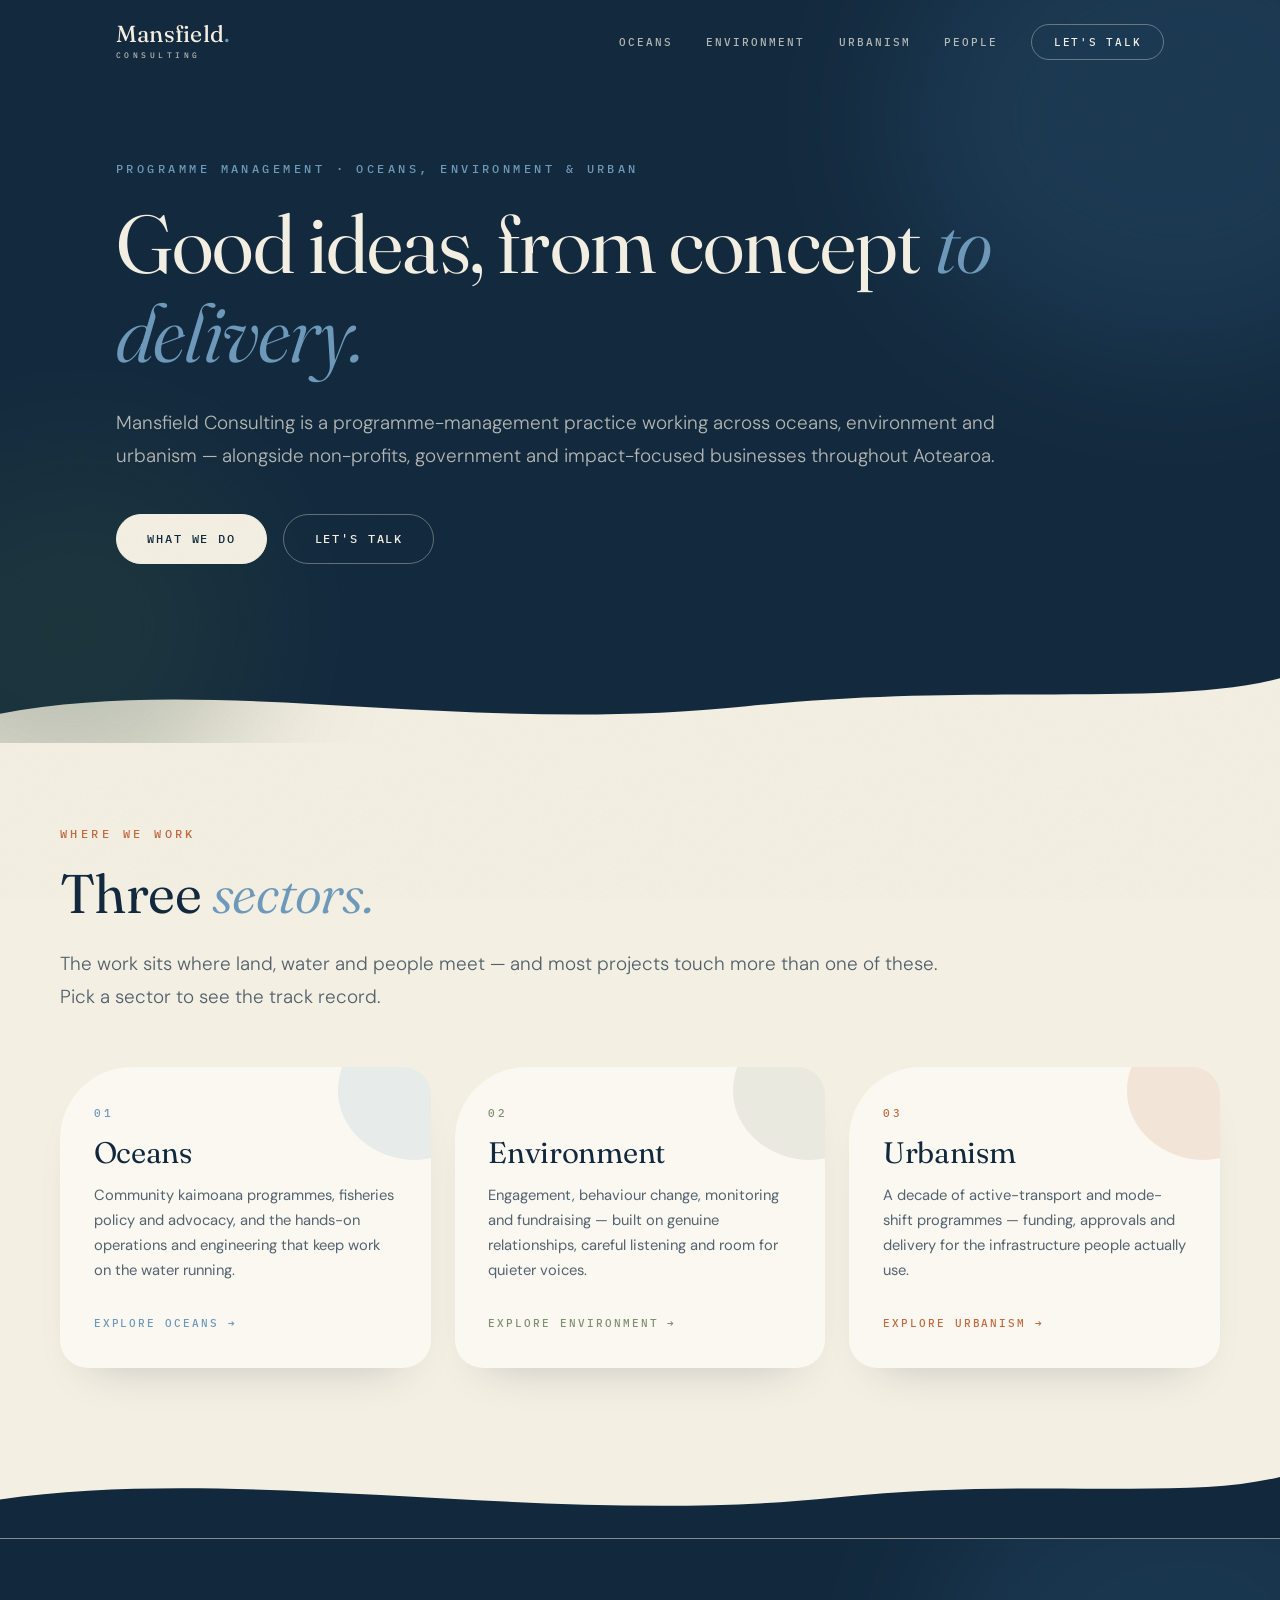
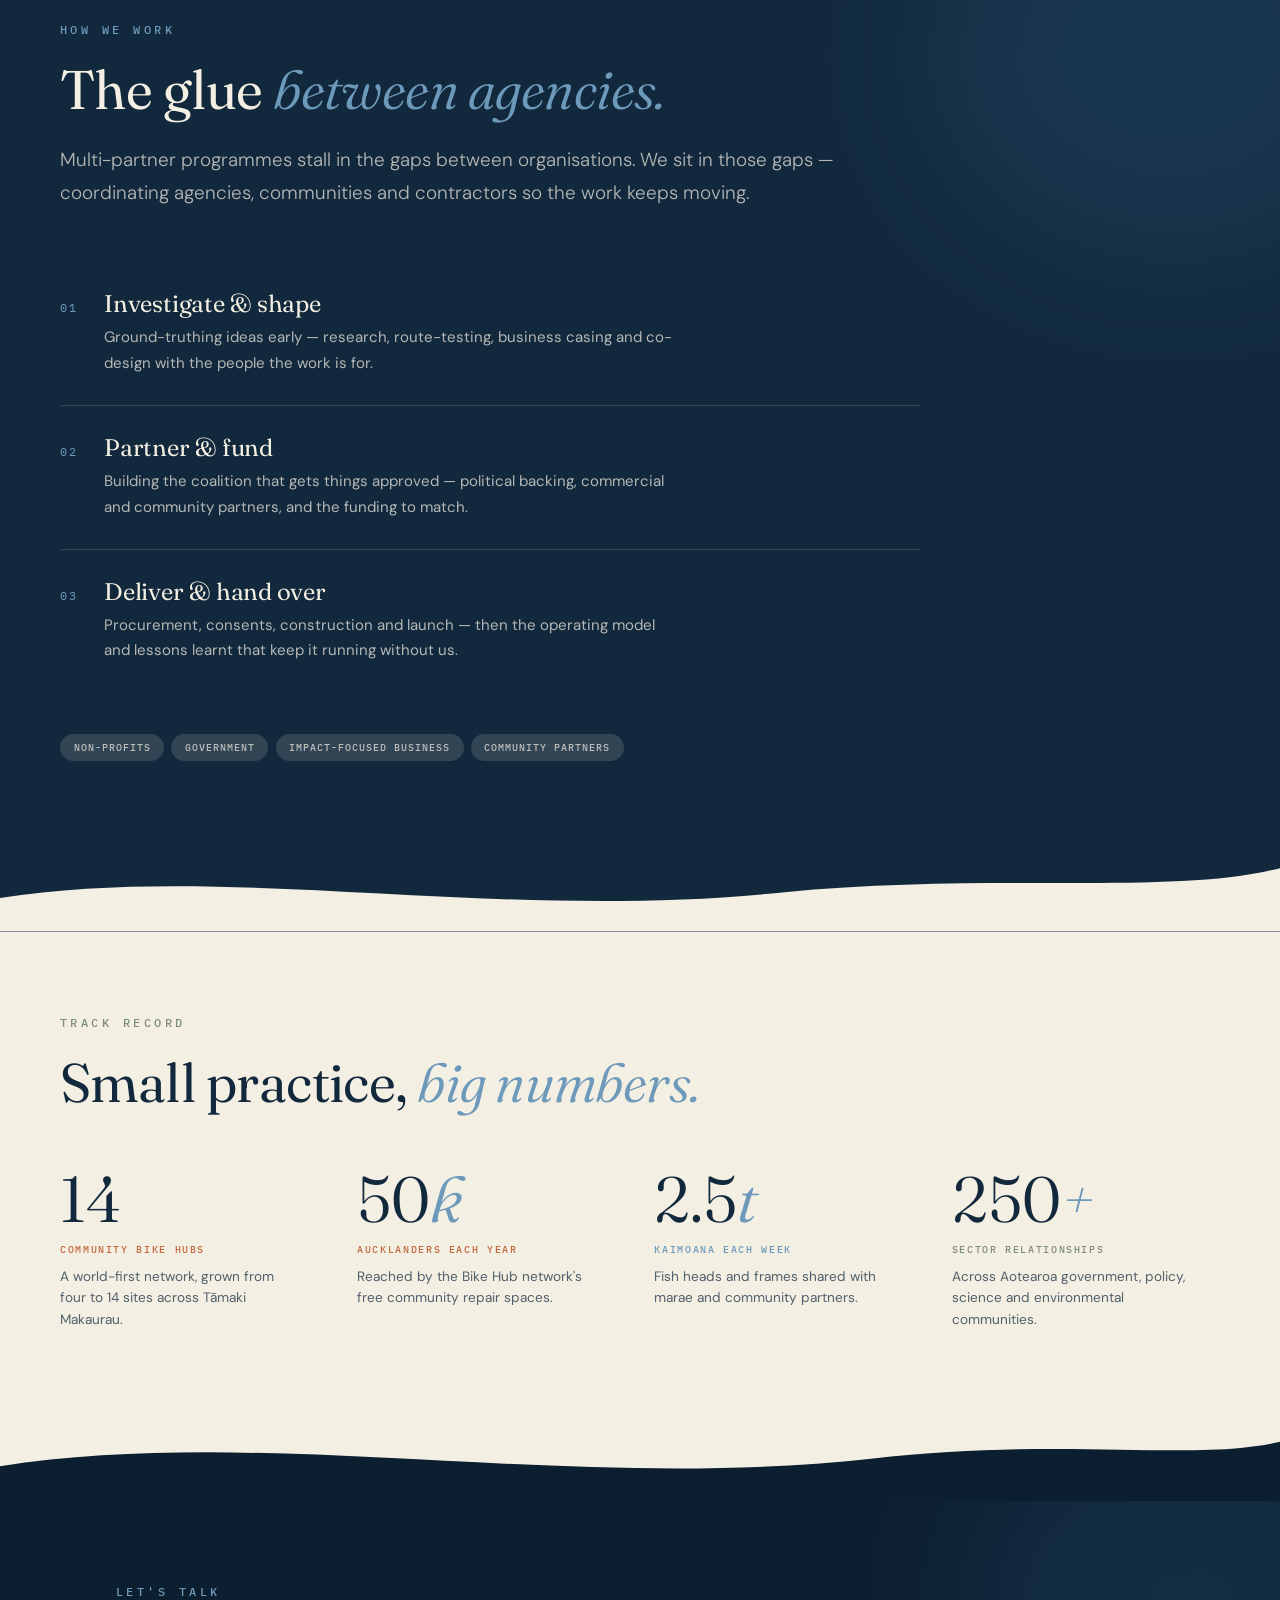
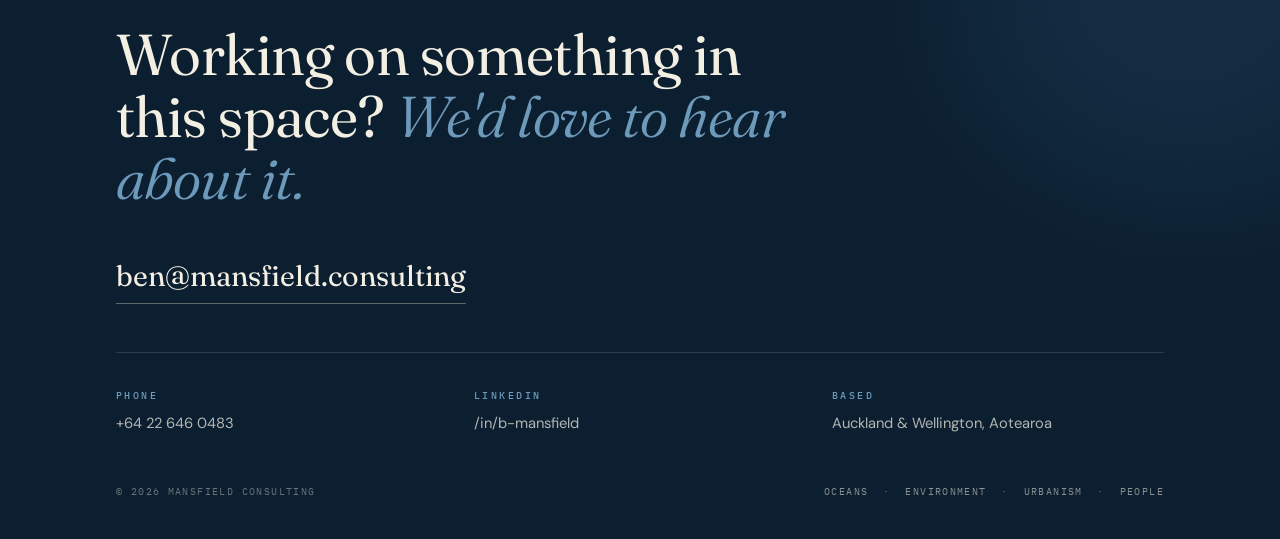
==== commit 38ff2893: "Apply content revisions: Oceans rename, humbler tone, colour-coded tags - Rename Marine sector to Oc" ====
--- a/index.html
+++ b/index.html
@@ -3,8 +3,8 @@
 <head>
   <meta charset="UTF-8"/>
   <meta name="viewport" content="width=device-width, initial-scale=1.0"/>
-  <title>Mansfield Consulting — Marine, Environment &amp; Urban</title>
-  <meta name="description" content="Mansfield Consulting is a programme-management practice working across marine, environment and urbanism — with non-profits, government and impact-focused businesses across Aotearoa."/>
+  <title>Mansfield Consulting — Oceans, Environment &amp; Urban</title>
+  <meta name="description" content="Mansfield Consulting is a programme-management practice working across oceans, environment and urbanism — with non-profits, government and impact-focused businesses across Aotearoa."/>
   <link rel="icon" href="data:image/svg+xml,%3Csvg xmlns='http://www.w3.org/2000/svg' viewBox='0 0 64 64'%3E%3Crect width='64' height='64' rx='14' fill='%2312293d'/%3E%3Ctext x='30' y='45' font-family='Georgia,serif' font-size='38' fill='%23f4efe3' text-anchor='middle'%3EM%3C/text%3E%3Ccircle cx='50' cy='42' r='4' fill='%236d99ba'/%3E%3C/svg%3E"/>
   <link rel="preconnect" href="https://fonts.googleapis.com"/>
   <link rel="preconnect" href="https://fonts.gstatic.com" crossorigin/>
@@ -26,7 +26,7 @@
       <span></span><span></span>
     </button>
     <ul class="nav-menu" id="nav-menu">
-      <li><a href="/marine/">Marine</a></li>
+      <li><a href="/oceans/">Oceans</a></li>
       <li><a href="/environment/">Environment</a></li>
       <li><a href="/urbanism/">Urbanism</a></li>
       <li><a href="/people/">People</a></li>
@@ -35,9 +35,9 @@
   </nav>
 
   <div class="hero">
-    <span class="kicker">Programme management · Marine, Environment &amp; Urban</span>
-    <h1>Good ideas, taken from concept <em>to delivery.</em></h1>
-    <p class="lede">Mansfield Consulting is a programme-management practice working across marine, environment and urbanism — alongside non-profits, government and impact-focused businesses throughout Aotearoa.</p>
+    <span class="kicker">Programme management · Oceans, Environment &amp; Urban</span>
+    <h1>Good ideas, from concept <em>to delivery.</em></h1>
+    <p class="lede">Mansfield Consulting is a programme-management practice working across oceans, environment and urbanism — alongside non-profits, government and impact-focused businesses throughout Aotearoa.</p>
     <div class="hero-ctas">
       <a class="btn btn-solid" href="#sectors">What we do</a>
       <a class="btn btn-ghost" href="#contact">Let's talk</a>
@@ -54,24 +54,24 @@
     <div class="section-inner">
       <div class="section-head reveal">
         <span class="kicker" style="color:var(--clay);">Where we work</span>
-        <h2>Three sectors, <em>one practice.</em></h2>
+        <h2>Three <em>sectors.</em></h2>
         <p class="lede">The work sits where land, water and people meet — and most projects touch more than one of these. Pick a sector to see the track record.</p>
       </div>
       <div class="sector-grid">
-        <a class="sector-card is-marine reveal" href="/marine/">
-          <span class="sector-num">01 — Moana</span>
-          <h3>Marine</h3>
-          <p>Community kaimoana programmes, fisheries advocacy, and the hands-on operations and engineering that keep work on the water running.</p>
-          <span class="sector-more">Explore Marine</span>
+        <a class="sector-card is-oceans reveal" href="/oceans/">
+          <span class="sector-num">01</span>
+          <h3>Oceans</h3>
+          <p>Community kaimoana programmes, fisheries policy and advocacy, and the hands-on operations and engineering that keep work on the water running.</p>
+          <span class="sector-more">Explore Oceans</span>
         </a>
         <a class="sector-card is-environment reveal" href="/environment/">
-          <span class="sector-num">02 — Taiao</span>
+          <span class="sector-num">02</span>
           <h3>Environment</h3>
-          <p>Turning evidence into action — environmental monitoring and research, behaviour change, and engagement that meets people where they are.</p>
+          <p>Engagement, behaviour change, monitoring and fundraising — built on genuine relationships, careful listening and room for quieter voices.</p>
           <span class="sector-more">Explore Environment</span>
         </a>
         <a class="sector-card is-urbanism reveal" href="/urbanism/">
-          <span class="sector-num">03 — Tāone</span>
+          <span class="sector-num">03</span>
           <h3>Urbanism</h3>
           <p>A decade of active-transport and mode-shift programmes — funding, approvals and delivery for the infrastructure people actually use.</p>
           <span class="sector-more">Explore Urbanism</span>
@@ -114,7 +114,7 @@
         </div>
       </div>
       <ul class="tags tags-invert reveal" style="margin-top:2.6rem;">
-        <li>Non-profits</li><li>Government</li><li>Impact-focused business</li><li>Iwi &amp; community partners</li>
+        <li>Non-profits</li><li>Government</li><li>Impact-focused business</li><li>Community partners</li>
       </ul>
     </div>
   </section>
@@ -125,7 +125,7 @@
     <div class="section-inner">
       <div class="section-head reveal">
         <span class="kicker" style="color:var(--sage);">Track record</span>
-        <h2>Small practice, <em>real numbers.</em></h2>
+        <h2>Small practice, <em>big numbers.</em></h2>
       </div>
       <div class="stat-row">
         <div class="stat reveal">
@@ -169,7 +169,7 @@
     </div>
     <div class="foot-base">
       <span>© 2026 Mansfield Consulting</span>
-      <span><a href="/marine/">Marine</a> &nbsp;·&nbsp; <a href="/environment/">Environment</a> &nbsp;·&nbsp; <a href="/urbanism/">Urbanism</a> &nbsp;·&nbsp; <a href="/people/">People</a></span>
+      <span><a href="/oceans/">Oceans</a> &nbsp;·&nbsp; <a href="/environment/">Environment</a> &nbsp;·&nbsp; <a href="/urbanism/">Urbanism</a> &nbsp;·&nbsp; <a href="/people/">People</a></span>
     </div>
   </div>
 </footer>
--- a/assets/styles.css
+++ b/assets/styles.css
@@ -28,7 +28,7 @@
   --measure: 68ch;
 }
 
-body.page-marine      { --accent: var(--steel); }
+body.page-oceans      { --accent: var(--steel); }
 body.page-environment { --accent: var(--sage); }
 body.page-urbanism    { --accent: var(--clay); }
 
@@ -288,7 +288,7 @@
   transition: transform 0.4s ease, opacity 0.3s ease;
 }
 .sector-card:hover::before { transform: scale(1.35); opacity: 0.2; }
-.sector-card.is-marine      { --sector: var(--steel); }
+.sector-card.is-oceans      { --sector: var(--steel); }
 .sector-card.is-environment { --sector: var(--sage); }
 .sector-card.is-urbanism    { --sector: var(--clay); }
 
@@ -338,6 +338,13 @@
   white-space: nowrap;
 }
 .tags-invert li { background: var(--cream-faint); color: var(--cream-soft); }
+
+/* colour-coordinated tag families */
+.tags .t-delivery  { background: rgba(193,106,63,0.16);  color: #98512d; }   /* operations & delivery — clay */
+.tags .t-fund      { background: rgba(176,139,62,0.18);  color: #7f6126; }   /* fundraising & growth — gold */
+.tags .t-policy    { background: rgba(109,153,186,0.2);  color: #3b678b; }   /* policy, research & science — steel */
+.tags .t-community { background: rgba(125,144,112,0.2);  color: #56694a; }   /* engagement & partnerships — sage */
+.tags .t-eng       { background: rgba(18,41,61,0.12);    color: var(--navy); } /* engineering & systems — navy */
 
 /* ---------- approach list (home) ---------- */
 
